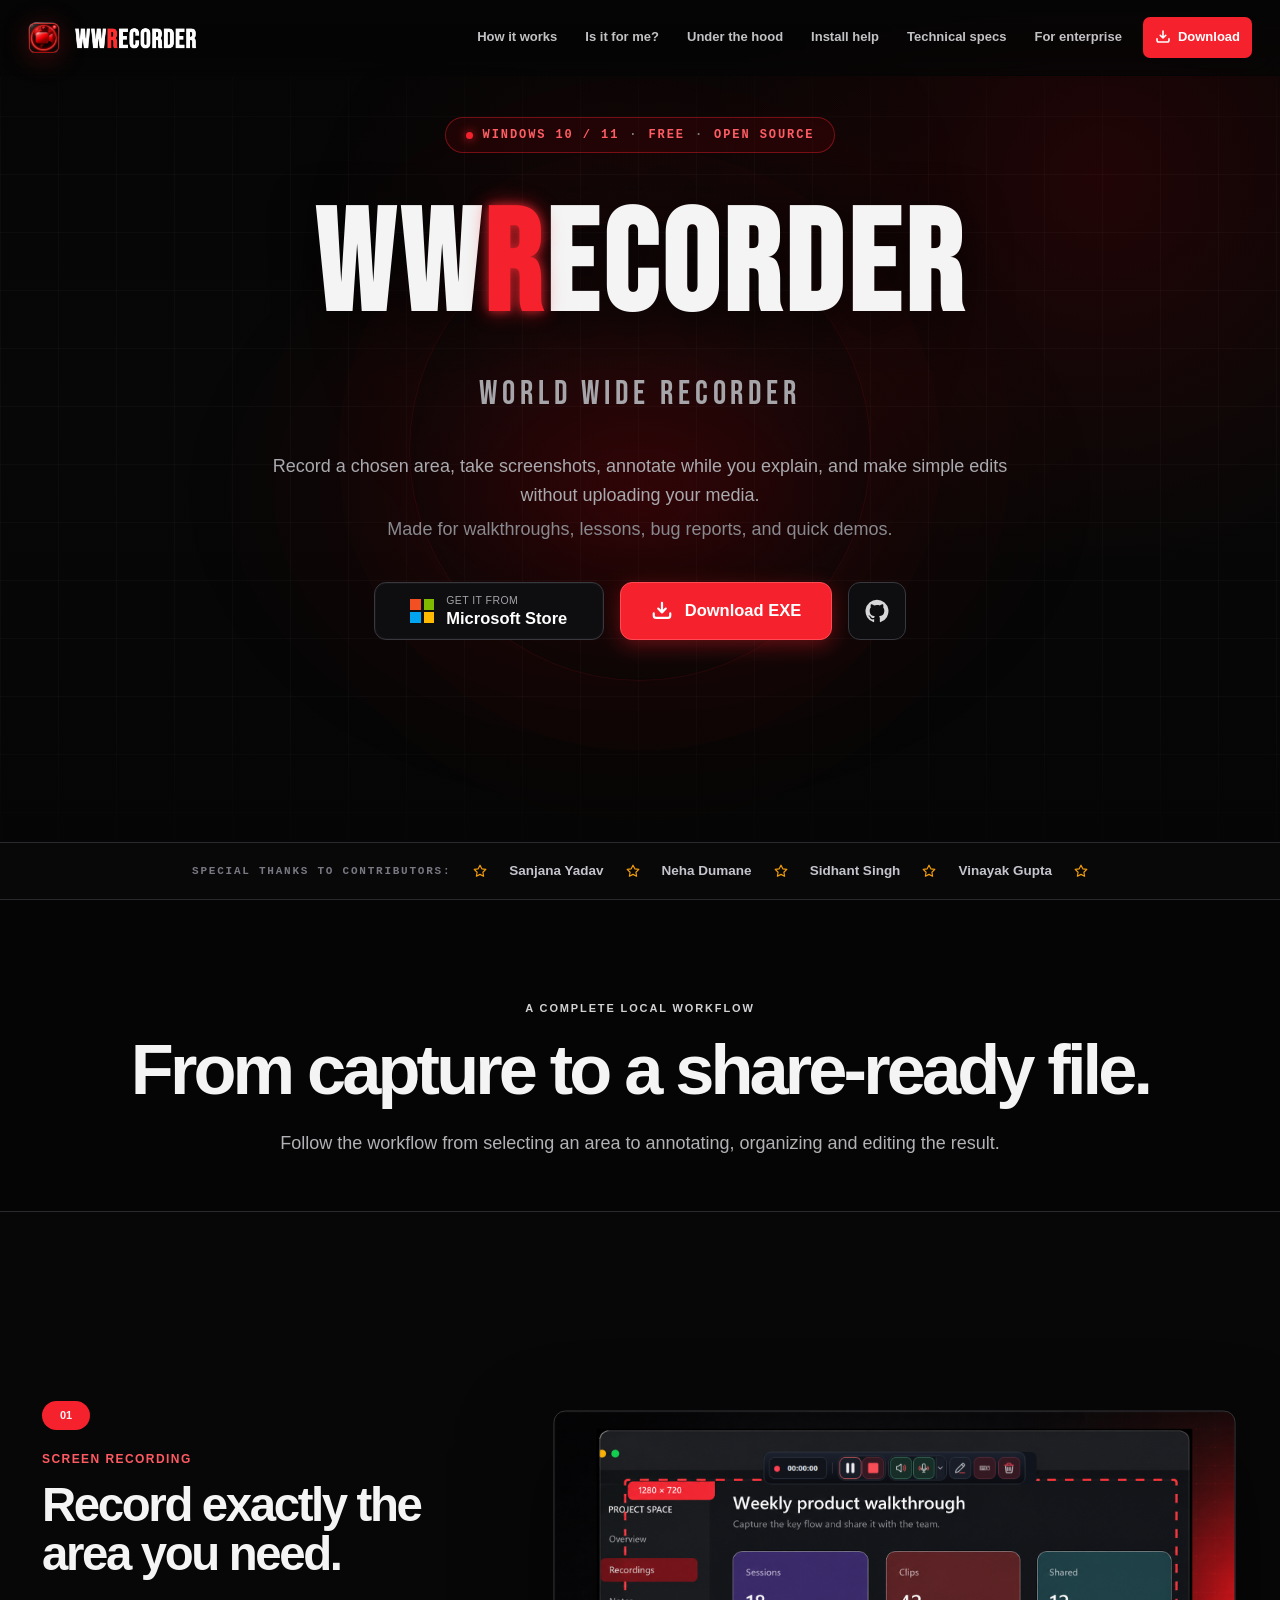
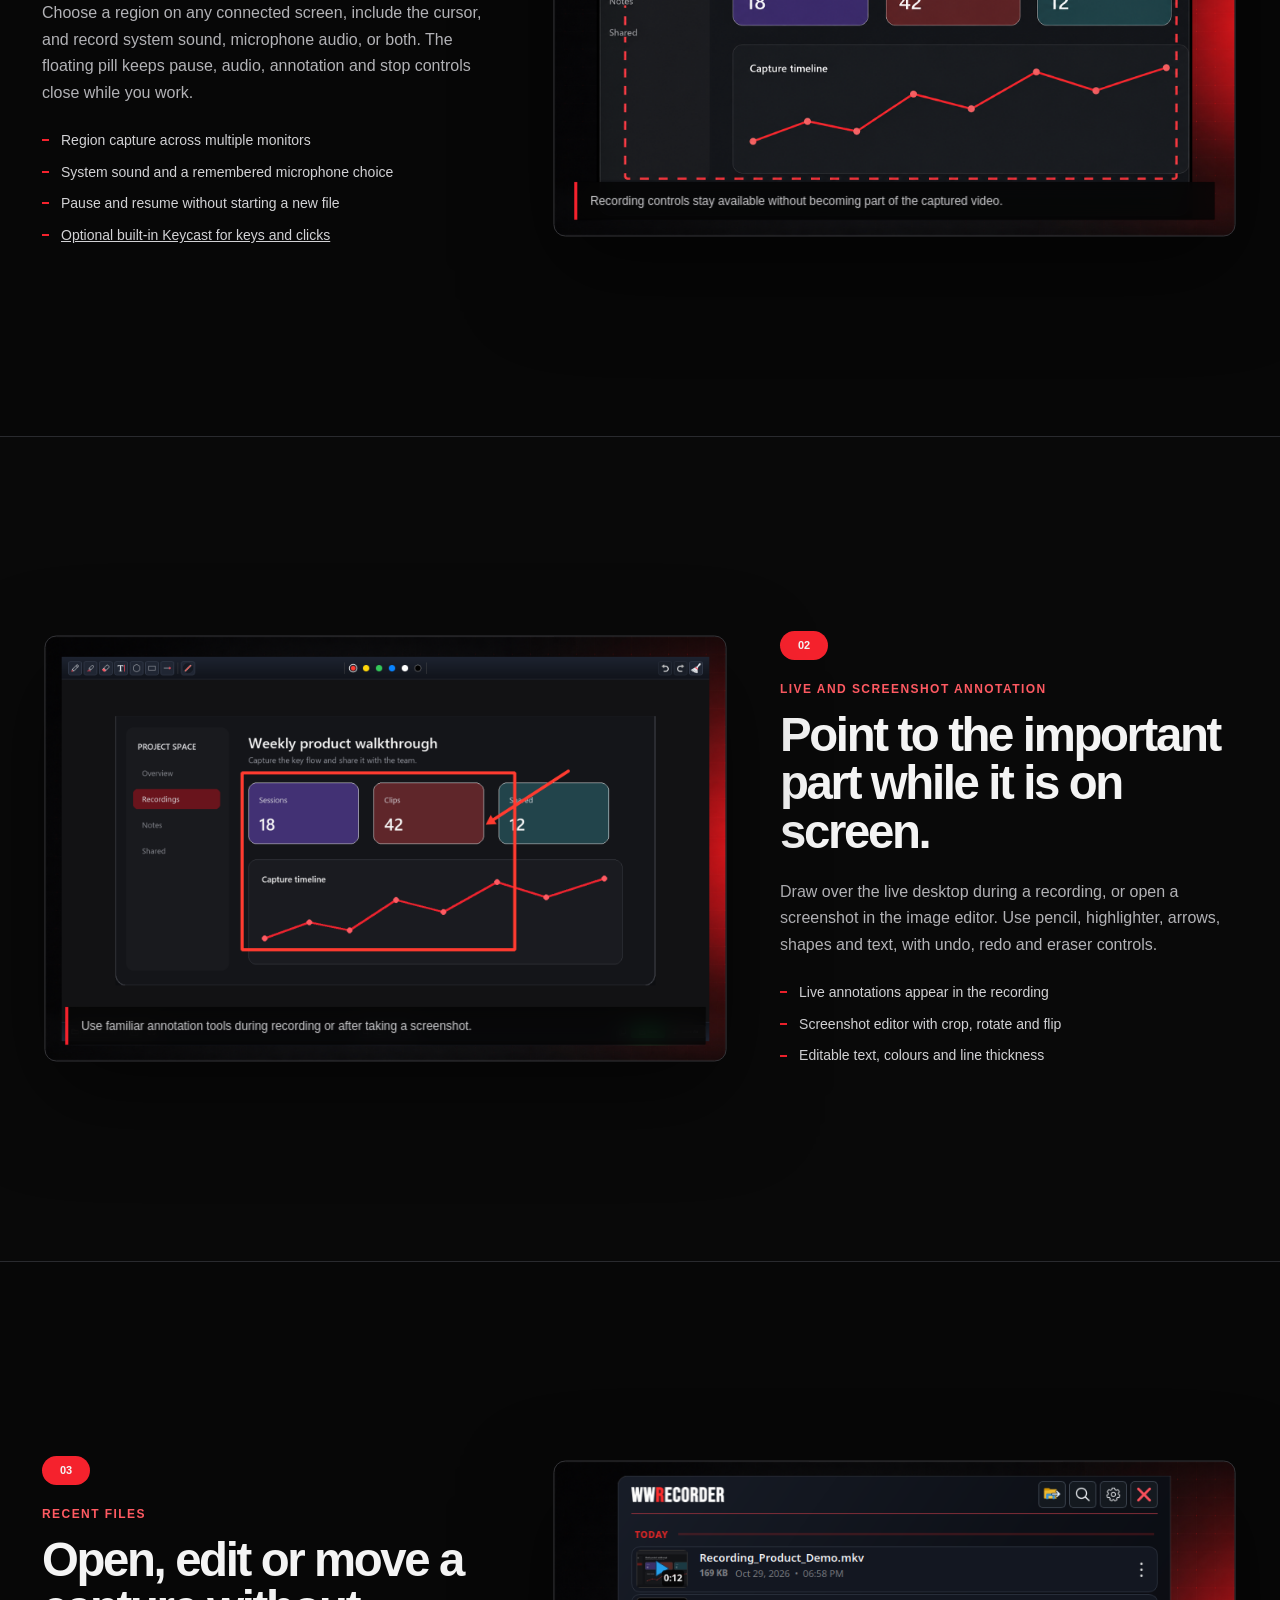
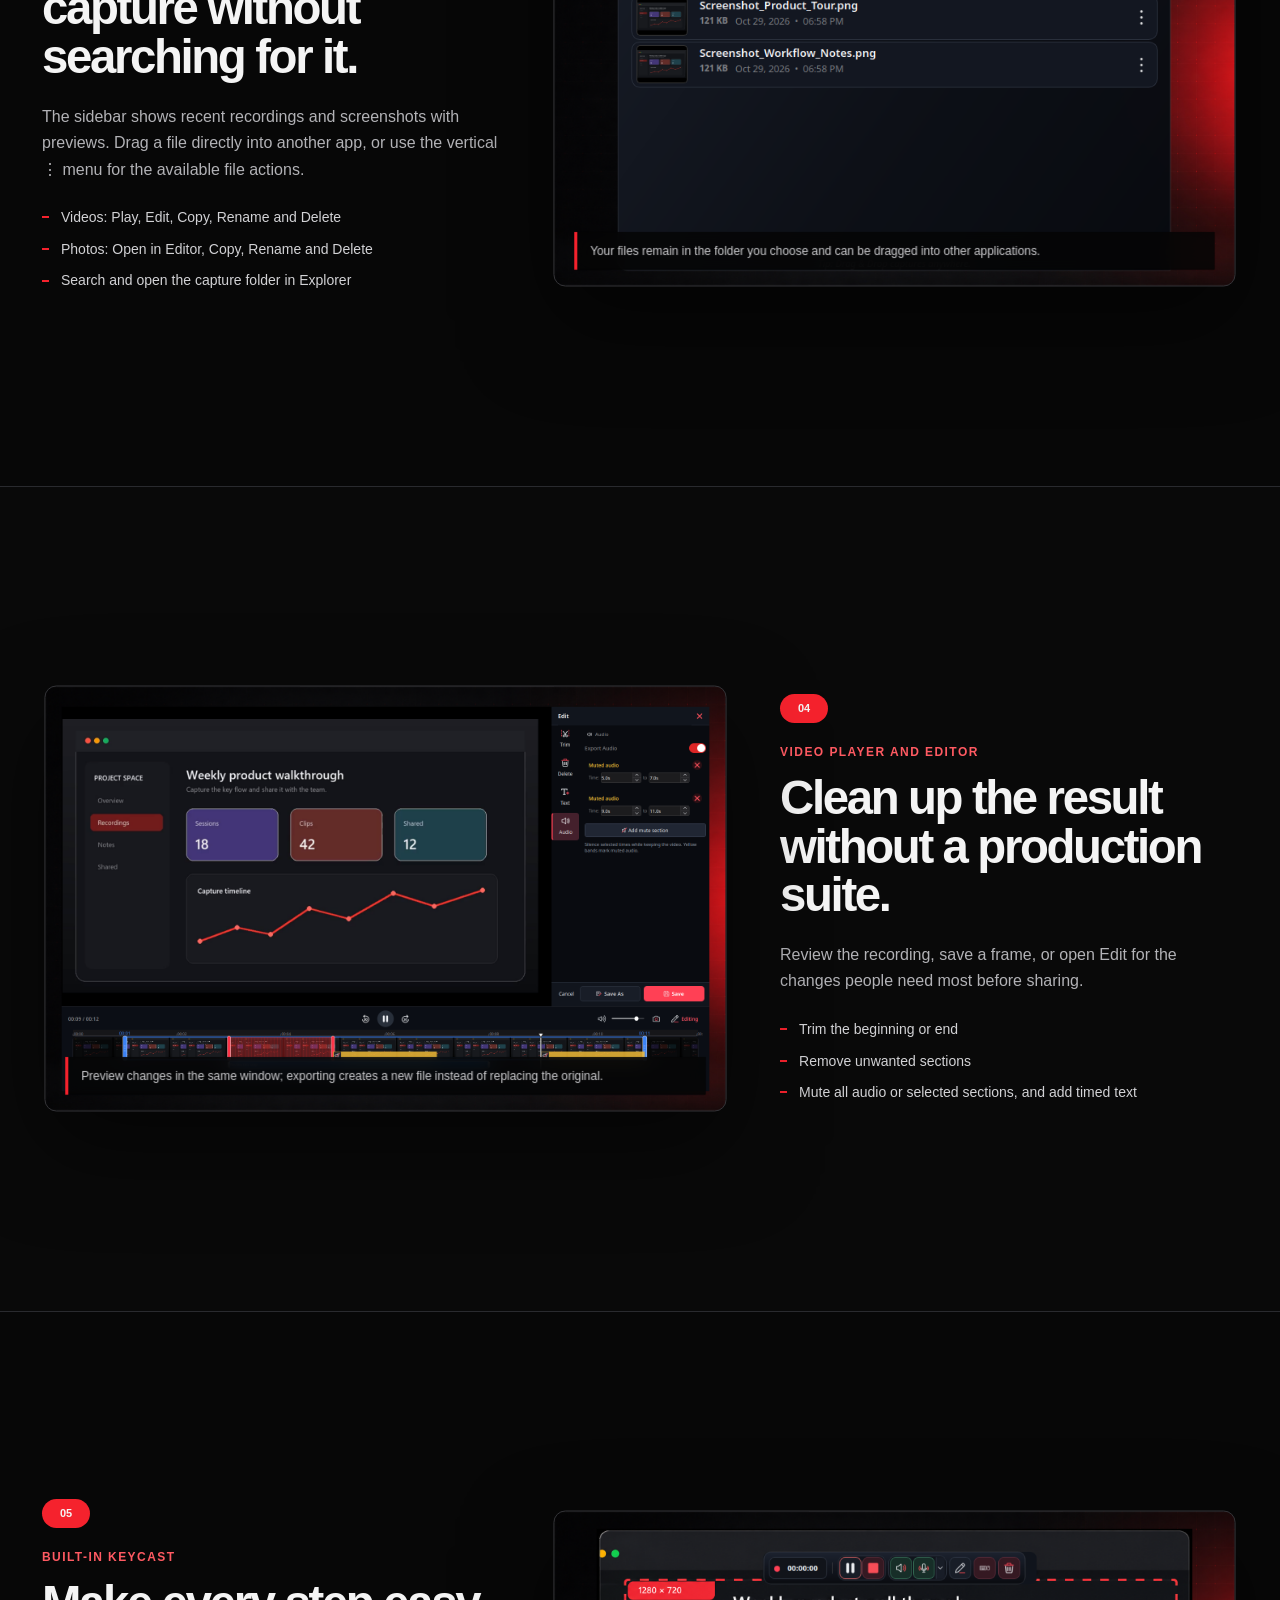
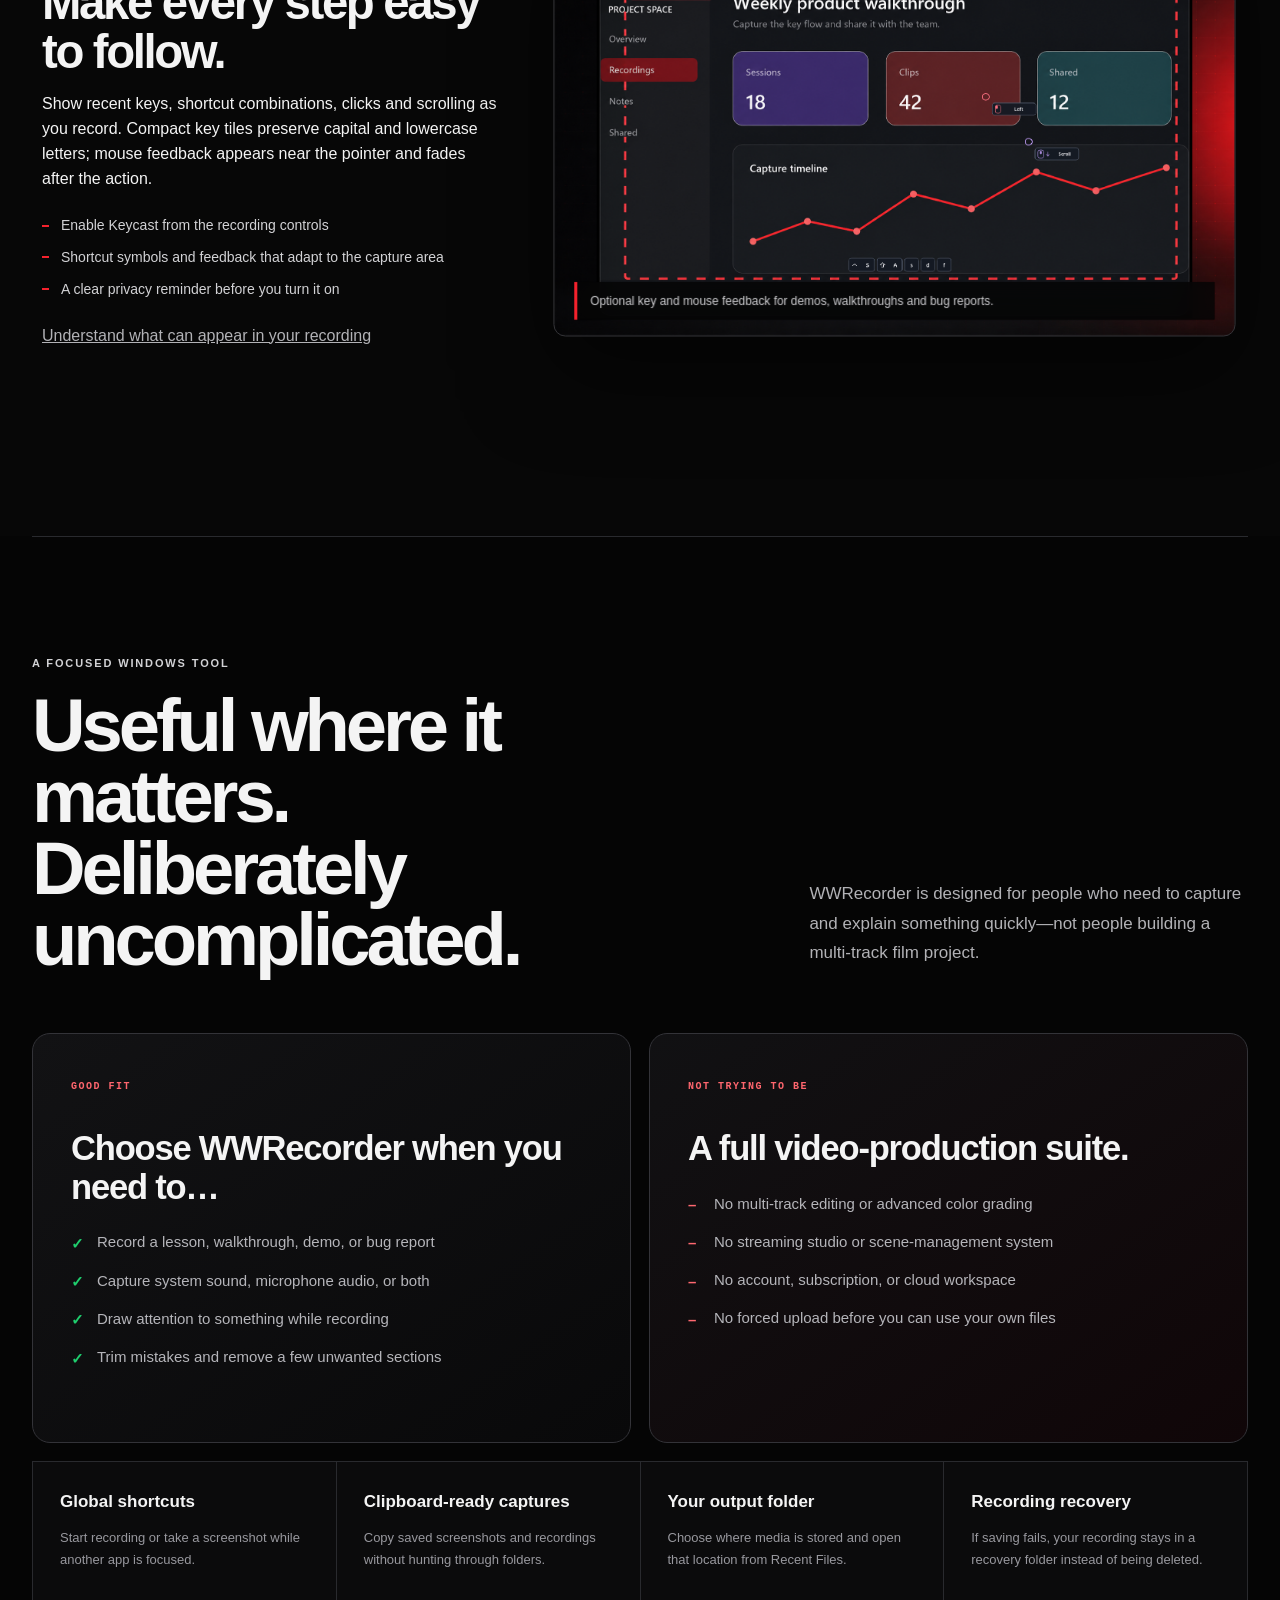
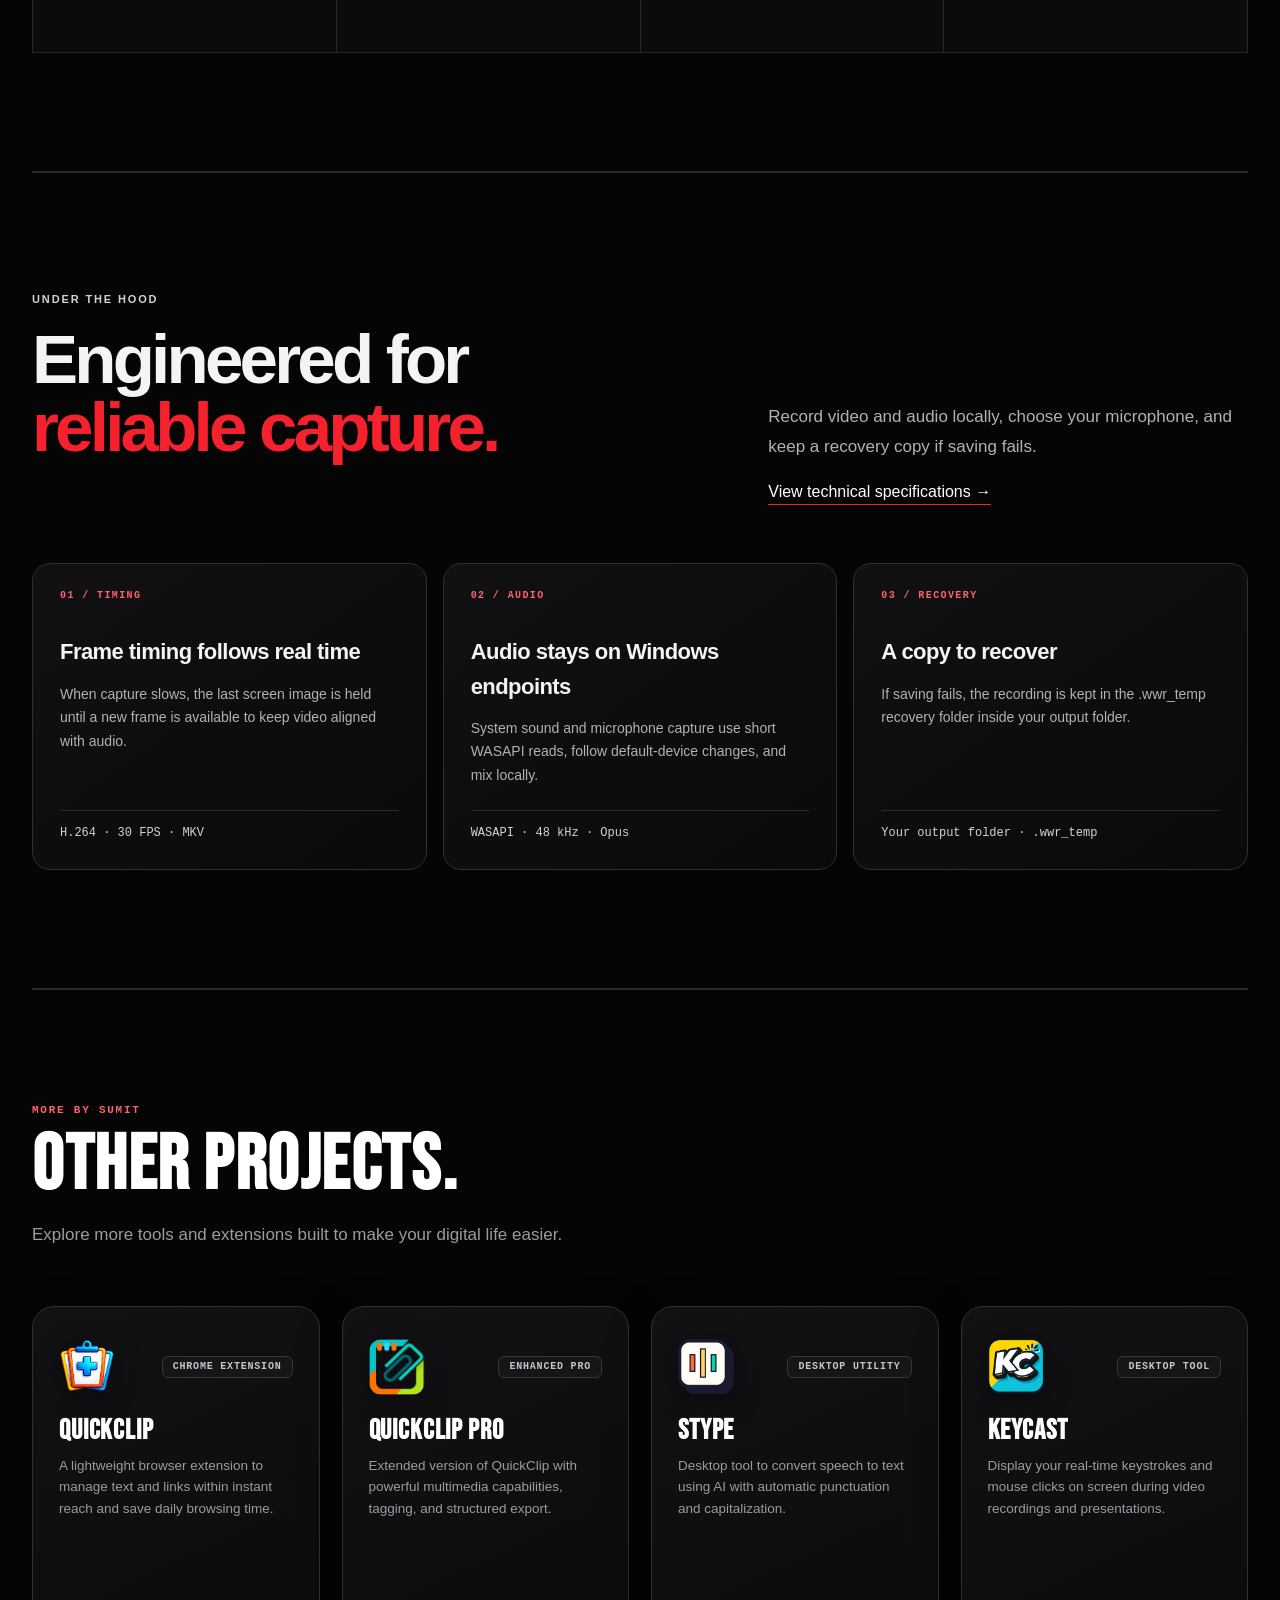
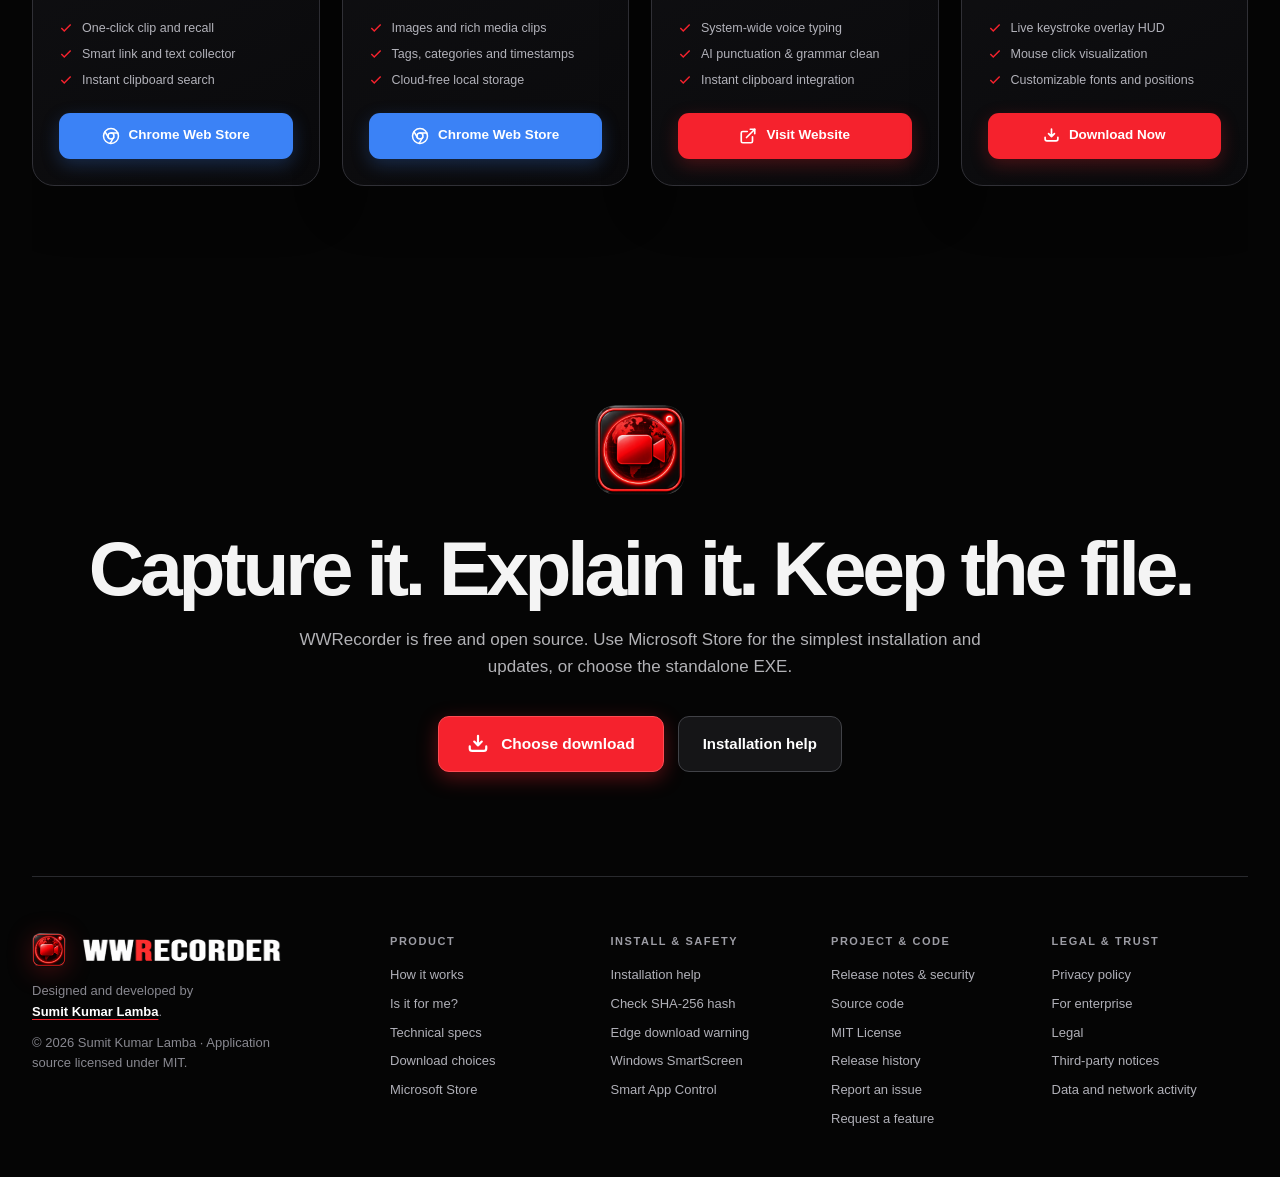
==== index.html @ 407c7872 "Add matching EXE and MSIX prerelease downloads" ====
<!doctype html>
<html lang="en">
<head>
  <meta charset="utf-8">
  <meta name="viewport" content="width=device-width,initial-scale=1">
  <meta name="theme-color" content="#050505">
  <meta name="description" content="WWRecorder brings screen recording, screenshots, live annotation, recent files and practical video editing together in one Windows app.">
  <meta property="og:title" content="WWRecorder | Capture, explain and edit on Windows">
  <meta property="og:description" content="Record a region, capture audio, annotate your screen and edit the result without leaving WWRecorder.">
  <meta property="og:image" content="media/screenshot-01-capture.png">
  <meta property="og:type" content="website">
  <meta property="og:url" content="https://akasumitlamba.github.io/WWRecorder/">
  <link rel="canonical" href="https://akasumitlamba.github.io/WWRecorder/">
  <link rel="icon" type="image/png" href="icons/icon.png">
  <link rel="preconnect" href="https://fonts.googleapis.com">
  <link rel="preconnect" href="https://fonts.gstatic.com" crossorigin>
  <link href="https://fonts.googleapis.com/css2?family=Bebas+Neue&display=swap" rel="stylesheet">
  <link rel="stylesheet" href="style.css?v=17">
  <title>WWRecorder | Screen recording, screenshots and editing for Windows</title>
</head>
<body data-page="home">
  <a class="skip-link" href="#main">Skip to content</a>
  <header class="site-header" data-header>
    <a class="brand" href="index.html" aria-label="WWRecorder home"><img class="brand-icon" src="icons/icon.png" alt="" aria-hidden="true"><img class="brand-wordmark" src="icons/wwrecorder.png" alt="WWRecorder"></a>
    <button class="menu-toggle" type="button" aria-label="Open navigation" aria-expanded="false" aria-controls="site-nav"><span></span><span></span></button>
    <nav id="site-nav" aria-label="Primary navigation">
      <a href="#features">How it works</a>
      <a href="#fit">Is it for me?</a>
      <a href="#under-the-hood">Under the hood</a>
      <a href="install-help.html">Install help</a>
      <a href="specs.html">Technical specs</a>
      <a href="enterprise.html">For enterprise</a>
      <button class="nav-download js-download-open" type="button"><img class="download-icon" src="icons/download-tray.svg" alt="" aria-hidden="true">Download</button>
    </nav>
  </header>

  <main id="main">
    <section class="hero hero-centered" id="home">
      <div class="hero-grid" aria-hidden="true"></div>
      <div class="hero-center reveal">
        <p class="hero-pill"><span></span> Windows 10 / 11 <i>·</i> Free <i>·</i> Open source</p>
        <h1><span>WW</span><em>R</em><span>ECORDER</span></h1>
        <p class="hero-name">World Wide Recorder</p>
        <p class="hero-description">Record a chosen area, take screenshots, annotate while you explain, and make simple edits without uploading your media.<span class="hero-description-detail">Made for walkthroughs, lessons, bug reports, and quick demos.</span></p>
        <div class="hero-actions">
          <a class="store-button" href="ms-windows-store://pdp/?productid=9PBS5VDWFXND" aria-label="Get WWRecorder from Microsoft Store"><span class="ms-logo" aria-hidden="true"><i></i><i></i><i></i><i></i></span><span><small>Get it from</small>Microsoft Store</span></a>
          <a class="button button-primary" href="download.html"><img class="download-icon" src="icons/download-tray.svg" alt="" aria-hidden="true"> Download EXE</a>
          <a class="github-button" href="https://github.com/akasumitlamba/WWRecorder" target="_blank" rel="noopener" aria-label="View source code on GitHub">
            <svg viewBox="0 0 24 24" aria-hidden="true"><path fill="currentColor" d="M12 .7a11.5 11.5 0 0 0-3.64 22.41c.58.11.79-.25.79-.56v-2.23c-3.22.7-3.9-1.37-3.9-1.37-.53-1.34-1.29-1.7-1.29-1.7-1.05-.72.08-.71.08-.71 1.17.08 1.78 1.2 1.78 1.2 1.04 1.78 2.72 1.27 3.38.97.1-.75.4-1.27.74-1.56-2.57-.29-5.27-1.29-5.27-5.69 0-1.26.45-2.28 1.19-3.09-.12-.29-.52-1.47.11-3.05 0 0 .97-.31 3.16 1.18A10.97 10.97 0 0 1 12 6.11c.98 0 1.95.13 2.86.39 2.2-1.49 3.16-1.18 3.16-1.18.63 1.58.23 2.76.11 3.05.74.81 1.19 1.83 1.19 3.09 0 4.42-2.71 5.39-5.29 5.68.42.36.79 1.07.79 2.16v3.25c0 .31.21.68.8.56A11.5 11.5 0 0 0 12 .7Z"/></svg>
          </a>
        </div>
      </div>
      <div class="hero-contributors" aria-label="Special thanks to contributors">
        <span class="contributors-label">SPECIAL THANKS TO CONTRIBUTORS:</span>
        <div class="contributors-list">
          <svg class="contributor-star" viewBox="0 0 24 24" fill="none" stroke="#f59e0b" stroke-width="2" stroke-linecap="round" stroke-linejoin="round" aria-hidden="true"><polygon points="12 2 15.09 8.26 22 9.27 17 14.14 18.18 21.02 12 17.77 5.82 21.02 7 14.14 2 9.27 8.91 8.26 12 2"/></svg>
          <span class="contributor-item has-tooltip" tabindex="0">
            <span>Sanjana Yadav</span>
            <span class="contributor-tooltip" role="tooltip">Found Bugs</span>
          </span>
          <svg class="contributor-star" viewBox="0 0 24 24" fill="none" stroke="#f59e0b" stroke-width="2" stroke-linecap="round" stroke-linejoin="round" aria-hidden="true"><polygon points="12 2 15.09 8.26 22 9.27 17 14.14 18.18 21.02 12 17.77 5.82 21.02 7 14.14 2 9.27 8.91 8.26 12 2"/></svg>
          <span class="contributor-item has-tooltip" tabindex="0">
            <span>Neha Dumane</span>
            <span class="contributor-tooltip" role="tooltip">Found Bugs</span>
          </span>
          <svg class="contributor-star" viewBox="0 0 24 24" fill="none" stroke="#f59e0b" stroke-width="2" stroke-linecap="round" stroke-linejoin="round" aria-hidden="true"><polygon points="12 2 15.09 8.26 22 9.27 17 14.14 18.18 21.02 12 17.77 5.82 21.02 7 14.14 2 9.27 8.91 8.26 12 2"/></svg>
          <span class="contributor-item has-tooltip" tabindex="0">
            <span>Sidhant Singh</span>
            <span class="contributor-tooltip" role="tooltip">Found Bugs</span>
          </span>
          <svg class="contributor-star" viewBox="0 0 24 24" fill="none" stroke="#f59e0b" stroke-width="2" stroke-linecap="round" stroke-linejoin="round" aria-hidden="true"><polygon points="12 2 15.09 8.26 22 9.27 17 14.14 18.18 21.02 12 17.77 5.82 21.02 7 14.14 2 9.27 8.91 8.26 12 2"/></svg>
          <span class="contributor-item has-tooltip" tabindex="0">
            <span>Vinayak Gupta</span>
            <span class="contributor-tooltip" role="tooltip">Contributed Code</span>
          </span>
          <svg class="contributor-star" viewBox="0 0 24 24" fill="none" stroke="#f59e0b" stroke-width="2" stroke-linecap="round" stroke-linejoin="round" aria-hidden="true"><polygon points="12 2 15.09 8.26 22 9.27 17 14.14 18.18 21.02 12 17.77 5.82 21.02 7 14.14 2 9.27 8.91 8.26 12 2"/></svg>
        </div>
      </div>
    </section>

    <section class="feature-intro section-pad" id="features">
      <p class="section-kicker reveal">A complete local workflow</p>
      <h2 class="reveal">From capture to a share-ready file.</h2>
      <p class="section-lead reveal">Follow the workflow from selecting an area to annotating, organizing and editing the result.</p>
    </section>

    <section class="feature-story" data-story="capture">
      <div class="story-sticky">
        <div class="story-copy reveal-left"><span class="story-number">01</span><p class="story-label">Screen recording</p><h2>Record exactly the area you need.</h2><p>Choose a region on any connected screen, include the cursor, and record system sound, microphone audio, or both. The floating pill keeps pause, audio, annotation and stop controls close while you work.</p><ul><li>Region capture across multiple monitors</li><li>System sound and a remembered microphone choice</li><li>Pause and resume without starting a new file</li><li><a href="#keycast">Optional built-in Keycast for keys and clicks</a></li></ul></div>
        <figure class="story-media feature-static reveal-right"><img src="media/features/recording.png?v=1.7.1.1" alt="WWRecorder recording a selected application area with its floating recording controls"><figcaption>Recording controls stay available without becoming part of the captured video.</figcaption></figure>
      </div>
    </section>

    <section class="feature-story story-reverse" data-story="annotate">
      <div class="story-sticky">
        <div class="story-copy reveal-right"><span class="story-number">02</span><p class="story-label">Live and screenshot annotation</p><h2>Point to the important part while it is on screen.</h2><p>Draw over the live desktop during a recording, or open a screenshot in the image editor. Use pencil, highlighter, arrows, shapes and text, with undo, redo and eraser controls.</p><ul><li>Live annotations appear in the recording</li><li>Screenshot editor with crop, rotate and flip</li><li>Editable text, colours and line thickness</li></ul></div>
        <figure class="story-media feature-static reveal-left"><img src="media/features/annotation.png?v=1.7.1.1" alt="WWRecorder photo editor showing drawing, highlighting, shapes, text and transform controls"><figcaption>Use familiar annotation tools during recording or after taking a screenshot.</figcaption></figure>
      </div>
    </section>

    <section class="feature-story" data-story="files">
      <div class="story-sticky">
        <div class="story-copy reveal-left"><span class="story-number">03</span><p class="story-label">Recent Files</p><h2>Open, edit or move a capture without searching for it.</h2><p>The sidebar shows recent recordings and screenshots with previews. Drag a file directly into another app, or use the vertical ⋮ menu for the available file actions.</p><ul><li>Videos: Play, Edit, Copy, Rename and Delete</li><li>Photos: Open in Editor, Copy, Rename and Delete</li><li>Search and open the capture folder in Explorer</li></ul></div>
        <figure class="story-media feature-static feature-portrait reveal-right"><img src="media/features/recent-files.png?v=1.7.1.1" alt="WWRecorder Recent Files sidebar showing saved screenshots, a recording and vertical action menus"><figcaption>Your files remain in the folder you choose and can be dragged into other applications.</figcaption></figure>
      </div>
    </section>

    <section class="feature-story story-reverse" data-story="editor">
      <div class="story-sticky">
        <div class="story-copy reveal-right"><span class="story-number">04</span><p class="story-label">Video player and editor</p><h2>Clean up the result without a production suite.</h2><p>Review the recording, save a frame, or open Edit for the changes people need most before sharing.</p><ul><li>Trim the beginning or end</li><li>Remove unwanted sections</li><li>Mute all audio or selected sections, and add timed text</li></ul></div>
        <figure class="story-media feature-static reveal-left"><img src="media/features/video-editor.png?v=1.7.1.1" alt="WWRecorder video editor showing trim, delete segment, audio and text controls"><figcaption>Preview changes in the same window; exporting creates a new file instead of replacing the original.</figcaption></figure>
      </div>
    </section>

    <section class="feature-story" data-story="keycast" id="keycast">
      <div class="story-sticky">
        <div class="story-copy reveal-left"><span class="story-number">05</span><p class="story-label">Built-in Keycast</p><h2>Make every step easy to follow.</h2><p>Show recent keys, shortcut combinations, clicks and scrolling as you record. Compact key tiles preserve capital and lowercase letters; mouse feedback appears near the pointer and fades after the action.</p><ul><li>Enable Keycast from the recording controls</li><li>Shortcut symbols and feedback that adapt to the capture area</li><li>A clear privacy reminder before you turn it on</li></ul><p><a href="enterprise.html#keycast">Understand what can appear in your recording</a></p></div>
        <figure class="story-media feature-static reveal-right"><img src="media/features/keycast.png" alt="WWRecorder Keycast showing Ctrl S, capital and lowercase key tiles, left click and scroll-down feedback inside a sample recording" loading="lazy"><figcaption>Optional key and mouse feedback for demos, walkthroughs and bug reports.</figcaption></figure>
      </div>
    </section>

    <section class="product-fit section-pad" id="fit">
      <div class="fit-heading reveal"><p class="section-kicker">A focused Windows tool</p><h2>Useful where it matters.<br>Deliberately uncomplicated.</h2><p>WWRecorder is designed for people who need to capture and explain something quickly—not people building a multi-track film project.</p></div>
      <div class="fit-grid">
        <article class="fit-card fit-positive reveal"><span>GOOD FIT</span><h3>Choose WWRecorder when you need to…</h3><ul><li>Record a lesson, walkthrough, demo, or bug report</li><li>Capture system sound, microphone audio, or both</li><li>Draw attention to something while recording</li><li>Trim mistakes and remove a few unwanted sections</li></ul></article>
        <article class="fit-card fit-boundary reveal"><span>NOT TRYING TO BE</span><h3>A full video-production suite.</h3><ul><li>No multi-track editing or advanced color grading</li><li>No streaming studio or scene-management system</li><li>No account, subscription, or cloud workspace</li><li>No forced upload before you can use your own files</li></ul></article>
      </div>
      <div class="practical-grid">
        <article class="practical-item reveal"><strong>Global shortcuts</strong><p>Start recording or take a screenshot while another app is focused.</p></article>
        <article class="practical-item reveal"><strong>Clipboard-ready captures</strong><p>Copy saved screenshots and recordings without hunting through folders.</p></article>
        <article class="practical-item reveal"><strong>Your output folder</strong><p>Choose where media is stored and open that location from Recent Files.</p></article>
        <article class="practical-item reveal"><strong>Recording recovery</strong><p>If saving fails, your recording stays in a recovery folder instead of being deleted.</p></article>
      </div>
    </section>

    <section class="engineering-preview section-pad" id="under-the-hood">
      <div class="engineering-heading reveal-left">
        <p class="section-kicker">Under the hood</p>
        <h2>Engineered for<br><em>reliable capture.</em></h2>
        <p>Record video and audio locally, choose your microphone, and keep a recovery copy if saving fails.</p>
        <a class="text-link" href="specs.html">View technical specifications <span aria-hidden="true">→</span></a>
      </div>
      <div class="engineering-grid">
        <article class="engineering-card reveal" data-accent="clock"><span class="tech-index">01 / TIMING</span><strong>Frame timing follows real time</strong><p>When capture slows, the last screen image is held until a new frame is available to keep video aligned with audio.</p><code>H.264 · 30 FPS · MKV</code></article>
        <article class="engineering-card reveal" data-accent="audio"><span class="tech-index">02 / AUDIO</span><strong>Audio stays on Windows endpoints</strong><p>System sound and microphone capture use short WASAPI reads, follow default-device changes, and mix locally.</p><code>WASAPI · 48 kHz · Opus</code></article>
        <article class="engineering-card reveal" data-accent="safety"><span class="tech-index">03 / RECOVERY</span><strong>A copy to recover</strong><p>If saving fails, the recording is kept in the .wwr_temp recovery folder inside your output folder.</p><code>Your output folder · .wwr_temp</code></article>
      </div>
    </section>


    <section class="projects section-pad" id="other-projects">
      <p class="section-kicker reveal">MORE BY SUMIT</p>
      <h2 class="reveal">OTHER PROJECTS.</h2>
      <p class="section-lead reveal">Explore more tools and extensions built to make your digital life easier.</p>
      <div class="project-grid">
        <article class="project-card reveal">
          <div class="project-card-header">
            <img src="icons/QuickClip.png" alt="QuickClip icon">
            <span class="project-badge">Chrome Extension</span>
          </div>
          <h3>QUICKCLIP</h3>
          <p class="project-summary">A lightweight browser extension to manage text and links within instant reach and save daily browsing time.</p>
          <ul class="project-features">
            <li><svg viewBox="0 0 24 24" fill="none" stroke="currentColor" stroke-width="2.5"><polyline points="20 6 9 17 4 12"/></svg> One-click clip and recall</li>
            <li><svg viewBox="0 0 24 24" fill="none" stroke="currentColor" stroke-width="2.5"><polyline points="20 6 9 17 4 12"/></svg> Smart link and text collector</li>
            <li><svg viewBox="0 0 24 24" fill="none" stroke="currentColor" stroke-width="2.5"><polyline points="20 6 9 17 4 12"/></svg> Instant clipboard search</li>
          </ul>
          <a class="project-button project-button-chrome" href="https://chromewebstore.google.com/detail/mjdfflpebcmmpipdeeianpjfolmhkmna" target="_blank" rel="noopener">
            <svg viewBox="0 0 24 24" width="18" height="18" fill="none" stroke="currentColor" stroke-width="2" stroke-linecap="round" stroke-linejoin="round"><circle cx="12" cy="12" r="10"/><circle cx="12" cy="12" r="4"/><line x1="21.17" y1="8" x2="12" y2="8"/><line x1="3.95" y1="6.06" x2="8.54" y2="14"/><line x1="10.88" y1="21.94" x2="15.46" y2="14"/></svg>
            Chrome Web Store
          </a>
        </article>

        <article class="project-card reveal">
          <div class="project-card-header">
            <img src="icons/quickclippro.png" alt="QuickClip PRO icon">
            <span class="project-badge">Enhanced Pro</span>
          </div>
          <h3>QUICKCLIP PRO</h3>
          <p class="project-summary">Extended version of QuickClip with powerful multimedia capabilities, tagging, and structured export.</p>
          <ul class="project-features">
            <li><svg viewBox="0 0 24 24" fill="none" stroke="currentColor" stroke-width="2.5"><polyline points="20 6 9 17 4 12"/></svg> Images and rich media clips</li>
            <li><svg viewBox="0 0 24 24" fill="none" stroke="currentColor" stroke-width="2.5"><polyline points="20 6 9 17 4 12"/></svg> Tags, categories and timestamps</li>
            <li><svg viewBox="0 0 24 24" fill="none" stroke="currentColor" stroke-width="2.5"><polyline points="20 6 9 17 4 12"/></svg> Cloud-free local storage</li>
          </ul>
          <a class="project-button project-button-chrome" href="https://chromewebstore.google.com/detail/ndibnfgbmcfgoeapohknfeeiilgfhdjg" target="_blank" rel="noopener">
            <svg viewBox="0 0 24 24" width="18" height="18" fill="none" stroke="currentColor" stroke-width="2" stroke-linecap="round" stroke-linejoin="round"><circle cx="12" cy="12" r="10"/><circle cx="12" cy="12" r="4"/><line x1="21.17" y1="8" x2="12" y2="8"/><line x1="3.95" y1="6.06" x2="8.54" y2="14"/><line x1="10.88" y1="21.94" x2="15.46" y2="14"/></svg>
            Chrome Web Store
          </a>
        </article>

        <article class="project-card reveal">
          <div class="project-card-header">
            <img src="icons/stype.png" alt="Stype icon">
            <span class="project-badge">Desktop Utility</span>
          </div>
          <h3>STYPE</h3>
          <p class="project-summary">Desktop tool to convert speech to text using AI with automatic punctuation and capitalization.</p>
          <ul class="project-features">
            <li><svg viewBox="0 0 24 24" fill="none" stroke="currentColor" stroke-width="2.5"><polyline points="20 6 9 17 4 12"/></svg> System-wide voice typing</li>
            <li><svg viewBox="0 0 24 24" fill="none" stroke="currentColor" stroke-width="2.5"><polyline points="20 6 9 17 4 12"/></svg> AI punctuation &amp; grammar clean</li>
            <li><svg viewBox="0 0 24 24" fill="none" stroke="currentColor" stroke-width="2.5"><polyline points="20 6 9 17 4 12"/></svg> Instant clipboard integration</li>
          </ul>
          <a class="project-button project-button-download" href="https://akasumitlamba.github.io/Stype/" target="_blank" rel="noopener">
            <svg viewBox="0 0 24 24" width="18" height="18" fill="none" stroke="currentColor" stroke-width="2.2" stroke-linecap="round" stroke-linejoin="round"><path d="M18 13v6a2 2 0 0 1-2 2H5a2 2 0 0 1-2-2V8a2 2 0 0 1 2-2h6"/><polyline points="15 3 21 3 21 9"/><line x1="10" y1="14" x2="21" y2="3"/></svg>
            Visit Website
          </a>
        </article>

        <article class="project-card reveal">
          <div class="project-card-header">
            <img src="icons/KeyCast.png" alt="KeyCast icon">
            <span class="project-badge">Desktop Tool</span>
          </div>
          <h3>KEYCAST</h3>
          <p class="project-summary">Display your real-time keystrokes and mouse clicks on screen during video recordings and presentations.</p>
          <ul class="project-features">
            <li><svg viewBox="0 0 24 24" fill="none" stroke="currentColor" stroke-width="2.5"><polyline points="20 6 9 17 4 12"/></svg> Live keystroke overlay HUD</li>
            <li><svg viewBox="0 0 24 24" fill="none" stroke="currentColor" stroke-width="2.5"><polyline points="20 6 9 17 4 12"/></svg> Mouse click visualization</li>
            <li><svg viewBox="0 0 24 24" fill="none" stroke="currentColor" stroke-width="2.5"><polyline points="20 6 9 17 4 12"/></svg> Customizable fonts and positions</li>
          </ul>
          <a class="project-button project-button-download" href="https://github.com/akasumitlamba/KeyCast/releases/download/v2.0/KeyCast_Setup.exe" target="_blank" rel="noopener">
            <img class="download-icon" src="icons/download-tray.svg" alt="" aria-hidden="true">
            Download Now
          </a>
        </article>
      </div>
    </section>

    <section class="closing section-pad reveal"><img src="icons/icon.png" alt="WWRecorder app icon"><h2>Capture it. Explain it. Keep the file.</h2><p>WWRecorder is free and open source. Use Microsoft Store for the simplest installation and updates, or choose the standalone EXE.</p><div class="hero-actions"><button class="button button-primary js-download-open" type="button"><img class="download-icon" src="icons/download-tray.svg" alt="" aria-hidden="true"> Choose download</button><a class="button button-secondary" href="install-help.html">Installation help</a></div></section>
  </main>

        <footer class="site-footer">
    <div class="footer-brand">
      <a class="brand" href="index.html" aria-label="WWRecorder home"><img class="brand-icon" src="icons/icon.png" alt="" aria-hidden="true"><img class="brand-wordmark" src="icons/wwrecorder.png" alt="WWRecorder"></a>
      <p class="footer-credit">Designed and developed by <a class="author-name" href="https://github.com/akasumitlamba" target="_blank" rel="noopener">Sumit Kumar Lamba</a>.</p>
      <p class="footer-copyright">© <span data-current-year></span> Sumit Kumar Lamba · Application source licensed under MIT.</p>
    </div>
    <div class="footer-columns">
      <div>
        <strong>Product</strong>
        <a href="index.html#features">How it works</a>
        <a href="index.html#fit">Is it for me?</a>
        <a href="specs.html">Technical specs</a>
        <a href="download.html">Download choices</a>
        <a href="ms-windows-store://pdp/?productid=9PBS5VDWFXND">Microsoft Store</a>
      </div>
      <div>
        <strong>Install &amp; Safety</strong>
        <a href="install-help.html">Installation help</a>
        <a href="install-help.html#verify-installer">Check SHA-256 hash</a>
        <a href="install-help.html#edge-warning">Edge download warning</a>
        <a href="install-help.html#smartscreen-warning">Windows SmartScreen</a>
        <a href="install-help.html#smart-app-control">Smart App Control</a>
      </div>
      <div>
        <strong>Project &amp; Code</strong>
        <a href="release-notes.html">Release notes &amp; security</a>
        <a href="https://github.com/akasumitlamba/WWRecorder" target="_blank" rel="noopener">Source code</a>
        <a href="https://github.com/akasumitlamba/WWRecorder/blob/main/LICENSE" target="_blank" rel="noopener">MIT License</a>
        <a href="https://github.com/akasumitlamba/WWRecorder/releases" target="_blank" rel="noopener">Release history</a>
        <a href="https://github.com/akasumitlamba/WWRecorder/issues" target="_blank" rel="noopener">Report an issue</a>
        <a href="https://github.com/akasumitlamba/WWRecorder/issues/new" target="_blank" rel="noopener">Request a feature</a>
      </div>
      <div>
        <strong>Legal &amp; Trust</strong>
        <a href="privacy-policy.html">Privacy policy</a>
        <a href="enterprise.html">For enterprise</a>
        <a href="legal.html">Legal</a>
        <a href="legal.html#third-party">Third-party notices</a>
        <a href="privacy-policy.html#network">Data and network activity</a>
      </div>
    </div>
  </footer>
  <script src="script.js?v=13" defer></script>
</body>
</html>
---- style.css ----
:root{--black:#050505;--black-2:#090909;--surface:#111214;--surface-2:#18191c;--line:#292a2e;--line-bright:#414247;--text:#f4f4f4;--muted:#b2b2b6;--dim:#727278;--red:#f5222d;--red-deep:#b90009;--red-soft:rgba(245,34,45,.13);--green:#1fce6d;--yellow:#f6c344;--max:1480px;--text-max:1240px;--ease:cubic-bezier(.2,.75,.25,1);color-scheme:dark}
*{box-sizing:border-box}html{scroll-behavior:smooth;scroll-padding-top:84px}body{margin:0;overflow-x:hidden;background:var(--black);color:var(--text);font-family:"Segoe UI",Arial,sans-serif;line-height:1.55}body::before{content:"";position:fixed;inset:0;z-index:-3;background:radial-gradient(circle at 86% 20%,rgba(158,0,7,.18),transparent 30%),linear-gradient(180deg,#050505,#070707 45%,#050505)}button,a{font:inherit;color:inherit;-webkit-tap-highlight-color:transparent}.skip-link{position:fixed;left:14px;top:-80px;z-index:200;background:#fff;color:#000;padding:10px 16px;border-radius:5px}.skip-link:focus{top:10px}
.site-header{position:fixed;z-index:100;top:0;left:0;right:0;height:76px;display:flex;align-items:center;padding:0 max(28px,calc((100vw - var(--max))/2));border-bottom:1px solid transparent;background:linear-gradient(180deg,rgba(5,5,5,.94),rgba(5,5,5,.76));backdrop-filter:blur(16px);transition:border-color .25s,background .25s}.site-header.scrolled{border-color:var(--line);background:rgba(5,5,5,.96)}.brand{display:flex;align-items:center;gap:10px;text-decoration:none;font-size:15px;font-weight:900;letter-spacing:.08em}.brand img{border-radius:8px;filter:drop-shadow(0 4px 12px rgba(245,34,45,.25))}.brand>span>span{color:var(--red)}nav{display:flex;align-items:center;gap:4px;margin-left:auto}nav a,nav button{border:0;background:transparent;padding:10px 12px;color:#c2c2c5;text-decoration:none;font-size:13px;font-weight:650;border-radius:7px;cursor:pointer}nav a:hover,nav button:hover,nav a:focus-visible,nav button:focus-visible{color:#fff;background:#171719;outline:none}.nav-download{margin-left:5px!important;color:#fff!important;background:var(--red)!important}.nav-download:hover{background:#d8121c!important}.menu-toggle{display:none;position:relative;width:42px;height:42px;margin-left:auto;border:1px solid var(--line);border-radius:7px;background:#121214}.menu-toggle span{position:absolute;left:10px;width:20px;height:2px;background:#fff;transition:.25s}.menu-toggle span:first-child{top:15px}.menu-toggle span:last-child{top:24px}.menu-toggle[aria-expanded=true] span:first-child{top:20px;transform:rotate(45deg)}.menu-toggle[aria-expanded=true] span:last-child{top:20px;transform:rotate(-45deg)}
.hero{position:relative;min-height:100svh;width:100%;display:grid;grid-template-columns:minmax(440px,.78fr) minmax(580px,1.22fr);gap:50px;align-items:center;padding:130px max(42px,calc((100vw - var(--max))/2)) 100px;isolation:isolate}.hero-grid{position:absolute;inset:0;z-index:-2;background-image:linear-gradient(rgba(255,255,255,.026) 1px,transparent 1px),linear-gradient(90deg,rgba(255,255,255,.026) 1px,transparent 1px);background-size:52px 52px;mask-image:linear-gradient(to bottom,#000,transparent 88%)}.hero::after{content:"";position:absolute;z-index:-1;width:680px;height:680px;right:-150px;top:80px;border-radius:50%;background:radial-gradient(circle,rgba(220,0,10,.18),transparent 66%);filter:blur(15px)}.product-kicker,.section-kicker{margin:0 0 18px;color:#d2d2d5;font-size:11px;font-weight:800;letter-spacing:.17em;text-transform:uppercase}.product-kicker span{display:inline-block;width:7px;height:7px;margin-right:9px;border-radius:50%;background:var(--red);box-shadow:0 0 10px var(--red)}.hero h1{display:flex;align-items:baseline;margin:0;font-size:clamp(67px,8.6vw,138px);line-height:.78;letter-spacing:-.07em;font-weight:900}.hero h1 em{color:var(--red);font-style:normal}.hero-subtitle{max-width:720px;margin:34px 0 0;font-size:clamp(23px,2.2vw,34px);line-height:1.25;font-weight:680;letter-spacing:-.025em}.hero-description{max-width:660px;margin:20px 0 0;color:var(--muted);font-size:17px;line-height:1.75}.author-credit{display:flex;flex-wrap:wrap;align-items:center;gap:7px;margin-top:24px;color:#8e8e93;font-size:13px}.author-credit a{color:#fff;text-decoration:none;border-bottom:1px solid var(--red)}.hero-actions{display:inline-flex;flex-wrap:wrap;align-items:center;justify-content:center;gap:14px;margin-top:clamp(28px,4vh,44px)}.button,.store-button{min-height:56px;height:56px;display:inline-flex;align-items:center;justify-content:center;gap:12px;padding:0 24px;border:1px solid var(--line-bright);border-radius:11px;text-decoration:none;font-weight:650;font-size:15px;cursor:pointer;box-sizing:border-box;transition:transform .2s var(--ease),background .2s,border-color .2s,box-shadow .2s}.button:hover,.store-button:hover{transform:translateY(-2px)}.button:focus-visible,.store-button:focus-visible{outline:2px solid #fff;outline-offset:3px}.button-primary{border-color:#ff4b53;background:var(--red);color:#fff;padding:0 28px;font-size:15.5px;box-shadow:0 6px 20px rgba(245,34,45,.35)}.button-primary:hover{background:#d9141e;border-color:#ff5a62;box-shadow:0 8px 24px rgba(245,34,45,.45)}.button-secondary{background:#151517;color:#fff}.button-secondary:hover{background:#1e1e22;border-color:#55565d}.download-mark{font-size:22px;line-height:1}.store-button{background:#0e0e10;color:#fff;border-color:#38383f;box-shadow:inset 0 0 0 1px rgba(255,255,255,.03)}.store-button:hover{background:#161619;border-color:#5e5e66}.store-button>span:last-child{display:flex;flex-direction:column;align-items:flex-start;text-align:left;line-height:1.15;font-size:15.5px;font-weight:700}.store-button small{margin-bottom:2px;font-size:10px;font-weight:500;color:#a2a2a8;letter-spacing:.04em;text-transform:uppercase}.ms-logo{width:22px;height:22px;display:grid;grid-template-columns:1fr 1fr;gap:2.5px;flex:0 0 22px}.ms-logo i{display:block;aspect-ratio:1}.ms-logo i:nth-child(1){background:#f25022}.ms-logo i:nth-child(2){background:#7fba00}.ms-logo i:nth-child(3){background:#00a4ef}.ms-logo i:nth-child(4){background:#ffb900}.ms-logo.large{width:36px;height:36px;gap:3px;flex-basis:36px}.hero-points{display:flex;flex-wrap:wrap;gap:18px;margin-top:25px;color:#85858a;font-size:12px}.hero-points span::before{content:"";display:inline-block;width:5px;height:5px;margin-right:8px;border-radius:50%;background:var(--green)}
.hero-product{position:relative;min-height:650px;perspective:1200px}.hero-shot{position:absolute;overflow:hidden;border:1px solid #36363a;background:#090909;box-shadow:0 35px 90px rgba(0,0,0,.65)}.hero-shot img{display:block;width:100%;height:100%;object-fit:cover}.hero-shot-main{z-index:2;inset:68px 0 30px 8%;transform:rotateY(-4deg) rotateX(1.5deg);animation:hero-float 6s ease-in-out infinite}.hero-shot-back{z-index:1;width:48%;height:55%;right:-8%;top:4%;opacity:.48;transform:translateZ(-40px) rotate(3deg)}.hero-orbit{position:absolute;z-index:0;width:650px;height:650px;right:-150px;top:0;border:1px solid rgba(245,34,45,.19);border-radius:50%}.scroll-cue{position:absolute;left:50%;bottom:24px;display:flex;align-items:center;gap:11px;transform:translateX(-50%);color:#6e6e73;font-size:10px;letter-spacing:.14em;text-transform:uppercase}.scroll-cue span{display:block;width:38px;height:1px;background:linear-gradient(90deg,var(--red),transparent);animation:cue 1.8s ease-in-out infinite}
.contributors{min-height:84px;display:flex;align-items:center;justify-content:center;gap:30px;padding:18px 30px;border-block:1px solid var(--line);background:#0a0a0a}.contributors-label{color:#77777c;font-size:10px;font-weight:800;letter-spacing:.14em;text-transform:uppercase}.contributor-names{display:flex;align-items:center;gap:20px;font-size:14px;font-weight:650}.contributor-names i{color:var(--red);font-size:7px;font-style:normal}
.section-pad{width:min(var(--text-max),calc(100% - 48px));margin-inline:auto;padding:130px 0}.feature-intro{text-align:center;padding-bottom:65px}.feature-intro h2,.more-features>h2,.privacy-band h2,.closing h2,.inner-hero h1{margin:0;font-size:clamp(45px,6vw,82px);line-height:1;letter-spacing:-.055em}.section-lead{max-width:700px;margin:23px auto 0;color:var(--muted);font-size:18px;line-height:1.7}
.feature-story{position:relative;min-height:125vh;border-top:1px solid var(--line);background:#070707}.feature-story:nth-of-type(even){background:#090909}.story-sticky{position:sticky;top:76px;min-height:calc(100vh - 76px);display:grid;grid-template-columns:minmax(340px,.56fr) minmax(600px,1.44fr);gap:56px;align-items:center;padding:52px max(42px,calc((100vw - var(--max))/2))}.story-reverse .story-copy{grid-column:2}.story-reverse .story-media{grid-column:1;grid-row:1}.story-number{display:grid;place-items:center;width:48px;height:29px;border-radius:20px;background:var(--red);font-size:11px;font-weight:800}.story-label{margin:20px 0 12px;color:#ff5a62;font-size:12px;font-weight:800;letter-spacing:.12em;text-transform:uppercase}.story-copy h2{margin:0;font-size:clamp(38px,4.5vw,69px);line-height:1.03;letter-spacing:-.05em}.story-copy>p:last-of-type{margin:22px 0 0;color:var(--muted);font-size:17px;line-height:1.75}.story-copy ul{display:grid;gap:10px;margin:24px 0 0;padding:0;list-style:none;color:#d2d2d5;font-size:14px}.story-copy li{position:relative;padding-left:19px}.story-copy li::before{content:"";position:absolute;left:0;top:.65em;width:7px;height:2px;background:var(--red)}.story-media{position:relative;margin:0;overflow:hidden;border:1px solid #343438;background:#090909;box-shadow:0 35px 90px rgba(0,0,0,.5);transform-origin:center}.story-media::after{content:"";position:absolute;inset:0;pointer-events:none;box-shadow:inset 0 0 0 1px rgba(255,255,255,.03)}.story-media img{display:block;width:100%;height:auto;transition:transform 1.2s var(--ease)}.story-media.in-view img{transform:scale(1.015)}.story-media figcaption{position:absolute;left:20px;right:20px;bottom:16px;padding:10px 13px;background:rgba(5,5,5,.84);border-left:3px solid var(--red);backdrop-filter:blur(10px);color:#d0d0d3;font-size:12px}
.more-features{padding-bottom:150px}.more-features>h2{max-width:900px}.capability-grid{display:grid;grid-template-columns:repeat(3,1fr);gap:1px;margin-top:65px;background:var(--line);border:1px solid var(--line)}.capability{min-height:300px;padding:34px;background:#0c0c0d}.capability img{width:30px;height:30px;object-fit:contain;image-rendering:auto}.capability h3{margin:38px 0 12px;font-size:23px;letter-spacing:-.025em}.capability p{margin:0;color:var(--muted);font-size:14px;line-height:1.75}.privacy-band{display:grid;grid-template-columns:1fr 1fr;gap:90px;width:min(var(--max),calc(100% - 48px));padding-inline:46px;border:1px solid var(--line);background:linear-gradient(110deg,#111 0%,#0b0b0b 55%,#150406 100%)}.privacy-band h2{font-size:clamp(40px,5vw,68px)}.privacy-band>div:last-child{align-self:end}.privacy-band>div:last-child p{color:var(--muted);font-size:17px;line-height:1.75}.text-link{display:inline-block;margin-top:16px;color:#fff;text-decoration:none;border-bottom:1px solid var(--red)}.closing{text-align:center}.closing>img{width:90px;height:90px;border-radius:20px}.closing h2{margin-top:28px}.closing>p{max-width:680px;margin:20px auto 0;color:var(--muted);font-size:17px}.closing .hero-actions{justify-content:center}
.site-footer{width:min(var(--max),calc(100% - 48px));margin:0 auto;padding:58px 0 32px;border-top:1px solid var(--line);display:grid;grid-template-columns:280px 1fr;gap:48px}.footer-brand{display:flex;flex-direction:column;align-items:flex-start;gap:16px}.footer-brand img{width:auto;height:28px}.footer-brand p{max-width:260px;margin:0;color:#86868c;font-size:12.5px;line-height:1.6}.footer-brand p a{color:#fff;text-decoration-color:var(--red);text-underline-offset:3px}.footer-columns{display:grid;grid-template-columns:repeat(5,minmax(0,1fr));gap:32px 20px}.footer-columns>div{display:flex;flex-direction:column;align-items:flex-start;gap:9px}.footer-columns strong{margin-bottom:7px;color:#9b9ba2;font-size:10.5px;letter-spacing:.12em;text-transform:uppercase;font-weight:750}.footer-columns a,.footer-button{padding:0;border:0;background:none;color:#b5b5bc;text-decoration:none;font-size:13px;cursor:pointer;line-height:1.45;transition:color .2s}.footer-columns a:hover,.footer-button:hover{color:#fff}.site-footer>.contributor-note{grid-column:1/-1;display:flex;justify-content:space-between;align-items:center;gap:24px;margin-top:36px;padding-top:20px;border-top:1px solid rgba(255,255,255,.06);color:#76767c;font-size:12px}.contributor-note>span{white-space:nowrap}
.download-modal[hidden]{display:none}.download-modal{position:fixed;z-index:300;inset:0;display:grid;place-items:center;padding:24px}.modal-backdrop{position:absolute;inset:0;background:rgba(0,0,0,.78);backdrop-filter:blur(11px)}.modal-intro{max-width:620px;color:var(--muted)}
.reveal,.reveal-left,.reveal-right{opacity:0;transition:opacity .8s var(--ease),transform .8s var(--ease)}.reveal{transform:translateY(36px)}.reveal-left{transform:translateX(-45px)}.reveal-right{transform:translateX(45px)}.in-view{opacity:1;transform:none}@keyframes hero-float{50%{transform:rotateY(-3deg) rotateX(1.5deg) translateY(-9px)}}@keyframes cue{50%{opacity:.35;transform:translateX(7px)}}
/* Shared inner pages */
.inner-page{min-height:100svh}.inner-main{width:min(var(--text-max),calc(100% - 48px));margin:auto;padding:132px 0 100px}.inner-hero{margin-bottom:50px}.inner-hero .section-kicker,.inner-hero .eyebrow{margin:0 0 18px;color:#d2d2d5;font-size:11px;font-weight:800;letter-spacing:.17em;text-transform:uppercase}.inner-hero h1 em{color:var(--red);font-style:normal}.inner-hero>p{max-width:760px;color:var(--muted);font-size:18px;line-height:1.7}.page-nav{display:none}.content-card,.help-card,.spec-card{border:1px solid var(--line);background:#0d0d0e}.content-card{padding:38px}.content-card+.content-card{margin-top:14px}.content-card h2{margin:0 0 18px;font-size:28px}.content-card h3{margin:30px 0 8px}.content-card p,.content-card li{color:var(--muted);line-height:1.75}.content-card a,.help-card a{color:#fff;text-decoration-color:var(--red);text-underline-offset:3px}.content-card code,.help-card code{padding:2px 5px;background:#050505;border:1px solid #28282b;color:#fff;overflow-wrap:anywhere}.doc-layout{display:grid;grid-template-columns:230px 1fr;gap:18px;align-items:start}.doc-toc{position:sticky;top:98px;padding:19px;border:1px solid var(--line);background:#0d0d0e}.doc-toc strong{display:block;margin-bottom:10px;font-size:10px;letter-spacing:.13em}.doc-toc a{display:block;padding:6px 0;color:#85858a;font-size:12px;text-decoration:none}.doc-toc a:hover{color:#fff}.doc-content section{scroll-margin-top:96px}.legal-meta{display:flex;flex-wrap:wrap;gap:8px}.legal-meta span{padding:7px 9px;border:1px solid var(--line);color:#8f8f94;font-size:10px}.hero-actions .button{width:auto}
/* Download page */
.download-status-grid{display:grid;grid-template-columns:.9fr 1.1fr;gap:16px}.download-status-card{min-height:430px;display:flex;flex-direction:column;align-items:center;justify-content:center;padding:40px;border:1px solid var(--line);background:#0c0c0d;text-align:center}.download-glyph{width:82px;height:82px;position:relative;display:grid;place-items:center;margin-bottom:24px;border:1px solid #404045;border-bottom:4px solid var(--red);font-size:42px}.download-glyph.loading{animation:download-pulse 1.4s ease-in-out infinite}.download-status-card h1{margin:0;font-size:clamp(34px,4vw,55px);letter-spacing:-.04em}.download-status-card>p{max-width:480px;color:var(--muted)}.download-progress{width:min(360px,100%);height:4px;margin:14px 0 8px;background:#232326;overflow:hidden}.download-progress span{display:block;width:12%;height:100%;background:var(--red);transition:width .5s}.download-status-card.ready .download-progress span{width:100%;background:var(--green)}.download-status-actions{display:flex;flex-wrap:wrap;justify-content:center;gap:10px;margin-top:15px}.release-panel{padding:36px;border:1px solid var(--line);background:#111112}.release-panel h2{margin:0 0 10px;font-size:29px}.release-panel>p{color:var(--muted)}.version-select{width:100%;height:48px;margin:17px 0;padding:0 13px;border:1px solid #46464b;background:#090909;color:#fff}.download-inline-help{margin-top:18px;padding:20px;border-left:3px solid var(--yellow);background:rgba(246,195,68,.07);color:#c5c5c8}.download-inline-help a{color:#fff}.quick-help{margin-top:80px}.quick-help>h2{font-size:clamp(36px,5vw,60px);letter-spacing:-.045em}.quick-help-grid{display:grid;grid-template-columns:repeat(3,1fr);gap:12px}.quick-help-card{padding:25px;border:1px solid var(--line);background:#0d0d0e}.quick-help-card strong{display:block;margin-bottom:8px}.quick-help-card p{margin:0;color:var(--muted);font-size:13px}.quick-help-card span{color:var(--red);font-weight:800}.download-store-note{display:flex;align-items:center;gap:17px;margin-top:24px;padding:23px;border:1px solid var(--line);background:#fff;color:#111}.download-store-note p{margin:0;font-size:13px}.download-store-note a{color:#111;font-weight:750}@keyframes download-pulse{50%{box-shadow:0 0 0 12px rgba(245,34,45,.06)}}
/* Installation help */
.help-summary{display:flex;align-items:center;justify-content:space-between;gap:25px;margin-bottom:34px;padding:24px;border:1px solid #e7e7e7;background:#fff;color:#111}.help-summary p{margin:0;color:#444}.help-summary .store-button{border-color:#111;background:#111;color:#fff;flex-shrink:0}.help-sections{display:grid;gap:34px}.help-section{display:grid;grid-template-columns:.82fr 1.18fr;gap:32px;align-items:center;padding:35px;border:1px solid var(--line);background:#0b0b0c}.help-section:nth-child(even) .help-copy{grid-column:2}.help-section:nth-child(even) .help-visual{grid-column:1;grid-row:1}.help-copy .help-index{color:var(--red);font-size:11px;font-weight:800;letter-spacing:.12em}.help-copy h2{margin:12px 0 15px;font-size:clamp(30px,4vw,47px);line-height:1.05;letter-spacing:-.04em}.help-copy p,.help-copy li{color:var(--muted);line-height:1.72}.help-copy ol,.help-copy ul{padding-left:20px}.official-link{display:inline-block;margin-top:10px;color:#fff!important}.help-visual{min-width:0;padding:25px;background:#18181a;border:1px solid #39393d;box-shadow:0 25px 55px rgba(0,0,0,.35)}.edge-window{background:#252526;border:1px solid #4b4b4d;box-shadow:0 16px 35px #000}.edge-title{display:flex;align-items:center;justify-content:space-between;padding:13px 15px;border-bottom:1px solid #414144;font-weight:650}.edge-file{display:grid;grid-template-columns:34px 1fr auto;gap:12px;align-items:center;padding:17px}.file-icon{width:34px;height:38px;display:grid;place-items:center;background:#fff;color:var(--red);font-weight:900}.edge-file p{margin:0;font-size:12px}.edge-file small{display:block;color:#aaa}.dots{font-size:24px}.edge-menu{width:190px;margin:-4px 16px 16px auto;padding:6px;background:#303033;border:1px solid #555}.edge-menu span{display:block;padding:9px;font-size:12px}.edge-menu span.active{background:#404044;color:#fff}.edge-confirm{margin:12px;padding:15px;background:#fff;color:#111}.edge-confirm strong{display:block}.edge-confirm p{font-size:11px;color:#555}.mock-buttons{display:flex;justify-content:flex-end;gap:8px}.mock-button{padding:8px 12px;border:1px solid #aaa;background:#eee;color:#111;font-size:11px}.mock-button.primary{background:#0867c4;color:#fff;border-color:#0867c4}.smartscreen-window{padding:30px;background:#0067b8;color:#fff;box-shadow:0 18px 40px #000}.smartscreen-window h3{margin:0 0 18px;font-size:25px}.smartscreen-window p{font-size:13px}.smartscreen-window .more-info{display:inline-block;margin:15px 0;color:#fff;text-decoration:underline}.smartscreen-window .mock-button{margin-top:15px;background:#fff;border-color:#fff}.security-window{background:#f5f5f5;color:#111}.security-head{display:flex;align-items:center;gap:10px;padding:14px 16px;background:#e8e8e8;font-weight:650}.shield{width:24px;height:27px;display:grid;place-items:center;background:#1675d1;color:#fff;clip-path:polygon(50% 0,100% 18%,90% 76%,50% 100%,10% 76%,0 18%)}.security-body{display:grid;grid-template-columns:145px 1fr;min-height:250px}.security-nav{padding:14px 8px;border-right:1px solid #ccc;font-size:10px}.security-nav span{display:block;padding:8px}.security-nav span.active{border-left:3px solid #1675d1;background:#ddd}.security-content{padding:18px}.security-content h4{margin:0 0 15px}.security-card{margin-bottom:10px;padding:12px;border:1px solid #ccc;background:#fff;font-size:11px}.security-card b{display:block}.risk-note{margin-top:18px;padding:16px;border-left:3px solid var(--yellow);background:rgba(246,195,68,.08);color:#d1c8aa;font-size:13px}.other-help{display:grid;grid-template-columns:repeat(2,1fr);gap:12px;margin-top:34px}.other-help article{padding:24px;border:1px solid var(--line);background:#0d0d0e}.other-help h3{margin:0 0 9px}.other-help p{margin:0;color:var(--muted);font-size:13px;line-height:1.7}
/* Specs */
.spec-groups{display:grid;gap:16px}.spec-card{padding:32px}.spec-card h2{margin:0 0 22px;font-size:28px}.spec-table{width:100%;border-collapse:collapse}.spec-table th,.spec-table td{padding:14px 12px;border-top:1px solid var(--line);text-align:left}.spec-table th{width:29%;color:#828287;font-size:10px;letter-spacing:.12em;text-transform:uppercase}.spec-table td:nth-child(2){width:30%;font-family:Consolas,monospace;color:#fff}.spec-table td:last-child{color:var(--muted);font-size:13px}.requirements{display:grid;grid-template-columns:repeat(3,1fr);gap:1px;background:var(--line);border:1px solid var(--line)}.requirements div{padding:25px;background:#0d0d0e}.requirements span{display:block;color:#85858a;font-size:11px}.requirements strong{display:block;margin-top:8px;font-size:18px}
@media(max-width:1120px){.hero{grid-template-columns:1fr;padding-top:125px}.hero-copy{max-width:900px}.hero-product{min-height:600px}.hero-shot-main{inset:40px 5% 30px}.story-sticky{grid-template-columns:1fr;gap:28px;position:relative;top:auto;padding-block:90px}.story-copy,.story-reverse .story-copy{grid-column:1;grid-row:1}.story-media,.story-reverse .story-media{grid-column:1;grid-row:2}.feature-story{min-height:auto}.capability-grid{grid-template-columns:1fr 1fr}.download-status-grid,.help-section{grid-template-columns:1fr}.help-section:nth-child(even) .help-copy{grid-column:1}.help-section:nth-child(even) .help-visual{grid-column:1;grid-row:2}.doc-layout{grid-template-columns:1fr}.doc-toc{position:relative;top:auto}.privacy-band{grid-template-columns:1fr;gap:30px}.security-body{grid-template-columns:120px 1fr}}
@media(max-width:760px){.site-header{height:68px;padding-inline:15px}.menu-toggle{display:block}nav{position:absolute;top:68px;left:10px;right:10px;display:none;flex-direction:column;align-items:stretch;margin:0;padding:8px;border:1px solid var(--line);background:#090909;box-shadow:0 25px 55px #000}nav.open{display:flex}nav a,nav button{text-align:center}.nav-download{margin:3px 0 0!important}.hero{grid-template-columns:1fr;gap:15px;padding:115px 18px 75px}.hero h1{font-size:clamp(58px,20vw,83px)}.hero-subtitle{font-size:23px}.hero-description{font-size:15px}.hero-actions{display:grid}.button,.store-button{width:100%}.hero-product{min-height:330px}.hero-shot-main{inset:30px 0 10px}.hero-shot-back,.hero-orbit{display:none}.scroll-cue{display:none}.contributors{align-items:flex-start;flex-direction:column;gap:10px}.contributor-names{flex-wrap:wrap;gap:10px}.section-pad{width:calc(100% - 30px);padding-block:90px}.feature-intro{padding-bottom:45px}.story-sticky{padding:70px 15px}.story-copy h2{font-size:40px}.story-copy>p:last-of-type{font-size:15px}.story-media figcaption{position:relative;left:auto;right:auto;bottom:auto;margin:0;border-left:0;border-top:2px solid var(--red);background:#101011}.capability-grid{grid-template-columns:1fr}.capability{min-height:250px}.privacy-band{width:calc(100% - 30px);padding:55px 24px}.site-footer{width:calc(100% - 30px);grid-template-columns:1fr}.footer-columns{grid-template-columns:repeat(2,1fr);gap:28px 16px}.download-dialog{padding:31px 20px}.download-choices{grid-template-columns:1fr}.inner-main{width:calc(100% - 30px);padding-top:105px}.inner-hero h1{font-size:48px}.content-card,.spec-card{padding:25px 20px}.download-status-card,.release-panel{padding:28px 20px}.quick-help-grid,.other-help{grid-template-columns:1fr}.help-summary{align-items:stretch;flex-direction:column}.help-section{padding:24px 18px}.help-visual{padding:12px}.security-body{grid-template-columns:1fr}.security-nav{display:none}.spec-table,.spec-table tbody,.spec-table tr,.spec-table th,.spec-table td{display:block}.spec-table tr{padding:13px 0;border-top:1px solid var(--line)}.spec-table th,.spec-table td{width:auto!important;padding:4px 0;border:0}.requirements{grid-template-columns:1fr}.footer-columns{gap:24px}}
@media(min-width:1121px){.hero{overflow:hidden;grid-template-columns:minmax(560px,.95fr) minmax(560px,1.05fr)}.hero h1{font-size:clamp(64px,6.7vw,110px)}}
@media(max-width:760px){.hero{grid-template-columns:minmax(0,1fr)}.hero-copy,.hero-product{min-width:0}.hero h1{font-size:clamp(40px,11vw,52px)}}
.feature-story{overflow:hidden}@media(max-width:1120px){.hero{overflow:hidden}}

/* v3 refinements: compact story rhythm, interface-only artwork and unified branding */
.brand-wordmark{display:block;width:auto!important;height:28px!important;max-width:220px;border-radius:0!important;filter:none!important}.footer-brand .brand-wordmark{width:210px!important;height:auto!important}.section-pad{padding-block:96px}.feature-intro{padding-bottom:48px}.feature-story{min-height:calc(100vh - 76px)}.story-sticky{padding-block:36px}.story-media{aspect-ratio:32/27}.story-media img{width:150%;max-width:none;height:100%;object-fit:cover;object-position:center;transform:translateX(-33.333%)}.story-media.in-view img{transform:translateX(-33.333%) scale(1.01)}.hero-shot img{width:150%;max-width:none;transform:translateX(-33.333%);object-position:center}.more-features{padding-bottom:96px}.capability{min-height:260px}.capability h3{margin-top:30px}.projects>h2{max-width:850px;margin:0;font-size:clamp(45px,6vw,82px);line-height:1;letter-spacing:-.055em}.project-grid{display:grid;grid-template-columns:repeat(2,1fr);gap:12px;margin-top:55px}.project-card{display:grid;grid-template-columns:78px 1fr;gap:22px;align-items:start;padding:28px;border:1px solid var(--line);background:#0c0c0d}.project-card>img{width:70px;height:70px;object-fit:contain;border-radius:14px}.project-card h3{margin:2px 0 8px;font-size:24px}.project-card p{margin:0 0 14px;color:var(--muted);font-size:14px}.project-card a{color:#fff;text-decoration-color:var(--red);text-underline-offset:4px;font-size:13px}.closing.section-pad{padding-top:80px}


/* Focused download chooser with balanced button sizes */
.download-dialog{position:relative;width:min(580px,100%);max-height:calc(100vh - 48px);overflow:auto;padding:28px 26px;border:1px solid #39393d;border-radius:16px;background:#0d0d0e;box-shadow:0 40px 120px #000}
.modal-close{position:absolute;right:16px;top:16px;width:34px;height:34px;border:1px solid var(--line);border-radius:50%;background:#171719;color:#fff;font-size:20px;line-height:1;cursor:pointer;display:grid;place-items:center;transition:background .2s,border-color .2s}
.modal-close:hover{background:#252528;border-color:#555}
.modal-heading{display:flex;align-items:center;gap:16px;padding-right:36px}
.modal-heading .section-kicker{margin:0 0 4px;font-size:10.5px;letter-spacing:.14em}
.modal-heading h2{margin:0;font-size:clamp(23px,3.2vw,32px);line-height:1.1;letter-spacing:-.035em}
.modal-heading .download-glyph{width:46px;height:46px;flex:0 0 46px;margin:0;border:1px solid #44444a;border-radius:11px;background:#151517;display:grid;place-items:center}
.modal-heading .download-glyph .download-icon{width:22px;height:22px}
.download-choices{display:grid;grid-template-columns:1fr 1fr;gap:12px;margin-top:22px}
.download-choice{min-height:78px;display:flex;align-items:center;gap:14px;padding:15px 18px;border-radius:12px;text-decoration:none;transition:transform .2s var(--ease),border-color .2s,box-shadow .2s;box-sizing:border-box}
.download-choice:hover{transform:translateY(-2px);box-shadow:0 10px 24px rgba(0,0,0,.35)}
.store-choice{background:#f5f5f5;color:#111;border:1px solid #e0e0e0}
.store-choice:hover{background:#fff;border-color:#fff}
.installer-choice{background:#141416;color:#fff;border:1px solid #333338}
.installer-choice:hover{background:#1a1a1d;border-color:#55555d}
.download-choice>span:last-child{display:flex;flex-direction:column;min-width:0}
.download-choice small{margin-bottom:2px;font-size:9px;font-style:normal;font-weight:800;letter-spacing:.12em;text-transform:uppercase}
.store-choice small{color:#68686e}
.installer-choice small{color:#88888e}
.download-choice strong{font-size:15px;font-weight:750;line-height:1.2}
.store-choice strong{color:#111}
.installer-choice strong{color:#fff}
.download-choice em{margin-top:3px;font-size:11px;font-style:normal;line-height:1.3}
.store-choice em{color:#5a5a60}
.installer-choice em{color:#85858b}
.ms-logo.large{width:28px;height:28px;flex:0 0 28px;gap:2px}
.download-glyph.small{width:32px;height:32px;flex:0 0 32px;border:1px solid #404046;border-radius:8px;background:#0d0d0f;display:grid;place-items:center}
.download-glyph.small .download-icon{width:16px;height:16px}
.release-picker{margin-top:14px;border:1px solid var(--line);border-radius:10px;background:#101011;overflow:hidden}
.release-picker summary{padding:12px 15px;cursor:pointer;font-size:12.5px;font-weight:650;color:#c0c0c6}
.release-list{max-height:180px;overflow:auto;border-top:1px solid var(--line)}
.release-list a,.release-list>span{display:flex;align-items:center;justify-content:space-between;padding:10px 14px;border-bottom:1px solid #1e1e22;color:#c8c8cb;text-decoration:none;font-size:12px}
.release-list a:hover{background:#18181b;color:#fff}
.release-list b{color:var(--red);font-size:9px;text-transform:uppercase}
.modal-help{display:inline-block;margin-top:14px;color:#8e8e94;font-size:11.5px;text-decoration-color:var(--red);text-underline-offset:3px}
.modal-help:hover{color:#fff}

/* Installer fingerprint checker */
.hash-checker{display:grid;grid-template-columns:.9fr 1.1fr;gap:38px;margin-top:34px;padding:38px;border:1px solid var(--line);background:linear-gradient(125deg,#0c0c0d,#120506)}.hash-copy h2{margin:8px 0 15px;font-size:clamp(32px,4vw,50px);line-height:1.04;letter-spacing:-.04em}.hash-copy>p,.hash-copy li{color:var(--muted);line-height:1.7}.hash-copy ol{padding-left:20px}.hash-copy code{display:inline;padding:3px 6px;background:#030303;border:1px solid #2f2f33;color:#fff;overflow-wrap:anywhere}.hash-box{align-self:center;padding:25px;border:1px solid #37373b;border-radius:10px;background:#0b0b0c}.hash-box label{display:block;margin-bottom:10px;font-size:12px;font-weight:750}.hash-entry{display:grid;grid-template-columns:minmax(0,1fr) auto auto;gap:8px}.hash-entry input{min-width:0;height:48px;padding:0 13px;border:1px solid #47474c;border-radius:6px;background:#050505;color:#fff;font:12px Consolas,monospace}.hash-entry input:focus{outline:2px solid var(--red);outline-offset:1px}.hash-entry .button{height:48px;padding-inline:17px}.hash-result{min-height:42px;margin:13px 0 0;padding:11px 12px;border-left:3px solid #555;background:#141416;color:#aaa;font-size:12px}.hash-result[data-state=success]{border-color:var(--green);color:#c8f5d5;background:rgba(38,174,96,.09)}.hash-result[data-state=warning]{border-color:var(--yellow);color:#eadcae;background:rgba(246,195,68,.07)}.hash-result[data-state=danger]{border-color:var(--red);color:#ffc3c6;background:rgba(245,34,45,.08)}

@media(max-width:1120px){.feature-story{min-height:auto}.story-sticky{padding-block:70px}.story-media{aspect-ratio:32/27}}
@media(max-width:760px){.brand-wordmark{height:23px!important;max-width:175px}.section-pad{padding-block:72px}.story-sticky{padding-block:58px}.capability{min-height:220px}.project-grid{grid-template-columns:1fr;margin-top:35px}.project-card{grid-template-columns:58px 1fr;padding:20px}.project-card>img{width:52px;height:52px}.footer-brand .brand-wordmark{width:180px!important}.modal-heading{align-items:flex-start;gap:12px}.modal-heading>.download-glyph{width:46px;height:46px;flex-basis:46px}.download-dialog{padding:26px 18px}.hash-checker{grid-template-columns:1fr;padding:24px 18px}.hash-entry{grid-template-columns:1fr 1fr}.hash-entry input{grid-column:1/-1}.hash-entry .button{width:100%}}

.story-media.raw-ui img{width:100%;max-width:100%;height:100%;object-fit:contain;transform:none}.story-media.raw-ui.in-view img{transform:scale(1.005)}.hero-shot.raw-ui img{width:100%;max-width:100%;transform:none;object-fit:contain}
[data-story=annotate] .story-media,[data-story=editor] .story-media{aspect-ratio:32/19}[data-story=files] .story-media,[data-story=settings] .story-media{width:min(100%,520px);max-height:calc(100vh - 120px);aspect-ratio:650/1075;justify-self:center}
@media(max-width:1120px){[data-story=files] .story-media,[data-story=settings] .story-media{width:min(100%,650px);max-height:none}}

/* v4: every feature uses the same 40% copy / 60% GIF composition */
.story-copy{min-width:0}.story-copy h2{font-size:clamp(36px,3.7vw,56px)}.story-copy>p:last-of-type{font-size:16px;line-height:1.65}.story-media,.story-media.raw-ui,[data-story=annotate] .story-media,[data-story=editor] .story-media,[data-story=files] .story-media,[data-story=settings] .story-media{width:100%;max-width:none;max-height:none;justify-self:stretch;aspect-ratio:16/10;border-radius:12px}.story-media img,.story-media.raw-ui img{width:100%;max-width:100%;height:100%;object-fit:cover;object-position:center;transform:scale(1.001)}.story-media.in-view img,.story-media.raw-ui.in-view img{transform:scale(1.012)}

/* Four equal project cards, matching the supplied visual direction */
.projects.section-pad{width:min(var(--max),calc(100% - 64px))}.project-grid{grid-template-columns:repeat(4,minmax(0,1fr));gap:28px}.project-card{min-height:420px;display:flex;flex-direction:column;align-items:flex-start;gap:0;padding:30px;border-color:#303034;border-radius:26px;background:linear-gradient(145deg,#101011,#0b0b0c);box-shadow:inset 0 1px rgba(255,255,255,.02)}.project-card>img{width:62px;height:62px;margin:8px 0 34px;border-radius:13px}.project-card h3{margin:0 0 14px;font-size:23px;font-weight:900;letter-spacing:-.025em;text-transform:uppercase}.project-card p{margin:0 0 26px;color:#aaaab0;font-size:15px;line-height:1.75}.project-card .project-button{width:100%;min-height:48px;display:flex;align-items:center;justify-content:center;gap:9px;margin-top:auto;padding:12px 15px;border:0;border-radius:10px;color:#fff;font-size:14px;font-weight:800;text-decoration:none;box-shadow:0 10px 26px rgba(0,0,0,.28);transition:transform .2s,filter .2s}.project-card .project-button:hover{transform:translateY(-2px);filter:brightness(1.08)}.project-button-chrome{background:#4f7ff0}.project-button-download{background:var(--red)}.project-button span{font-size:19px;line-height:1}

@media(min-width:901px){.story-sticky{grid-template-columns:minmax(0,2fr) minmax(0,3fr);gap:clamp(32px,4vw,64px)}.story-copy{grid-column:1;grid-row:1}.story-media{grid-column:2;grid-row:1}.story-reverse .story-sticky{grid-template-columns:minmax(0,3fr) minmax(0,2fr)}.story-reverse .story-media{grid-column:1;grid-row:1}.story-reverse .story-copy{grid-column:2;grid-row:1}}
@media(max-width:1200px){.project-grid{grid-template-columns:repeat(2,minmax(0,1fr))}.project-card{min-height:360px}}
@media(max-width:900px){.story-sticky,.story-reverse .story-sticky{grid-template-columns:1fr}.story-copy,.story-reverse .story-copy{grid-column:1;grid-row:1}.story-media,.story-reverse .story-media{grid-column:1;grid-row:2}}
@media(max-width:620px){.projects.section-pad{width:calc(100% - 30px)}.project-grid{grid-template-columns:1fr;gap:14px}.project-card{min-height:340px;padding:26px}.project-card>img{margin-bottom:26px}}

/* Static feature artwork: real UI remains untouched over one consistent backdrop. */
.story-media.feature-static{background:#080809 url("media/features/backdrop.png") center/cover no-repeat}.story-media.feature-static img{width:100%;height:100%;padding:clamp(10px,1.5vw,24px);object-fit:contain;transform:scale(1.001)}.story-media.feature-static.in-view img{transform:scale(1.008)}.story-media.feature-portrait img{padding-block:16px}
@media(prefers-reduced-motion:reduce){html{scroll-behavior:auto}*,*::before,*::after{animation-duration:.001ms!important;animation-iteration-count:1!important;transition-duration:.001ms!important}.reveal,.reveal-left,.reveal-right{opacity:1;transform:none}}

/* v5: centered, single-viewport hero based on the original WWRecorder landing page. */
.hero.hero-centered{height:100svh;min-height:0;display:grid;grid-template-columns:1fr;place-items:center;gap:0;padding:clamp(88px,11vh,122px) 24px 74px;overflow:hidden;text-align:center}.hero.hero-centered::after{width:min(900px,80vw);height:min(620px,70vh);inset:50% auto auto 50%;transform:translate(-50%,-43%);background:radial-gradient(ellipse,rgba(184,0,9,.23),rgba(100,0,5,.08) 42%,transparent 70%);filter:blur(18px)}.hero-centered .hero-grid{background-size:58px 58px;mask-image:linear-gradient(to bottom,transparent 2%,#000 18%,#000 78%,transparent 98%)}.hero-center{position:relative;z-index:1;width:min(1180px,100%);display:flex;flex-direction:column;align-items:center}.hero-pill{display:inline-flex;align-items:center;gap:10px;margin:0 0 clamp(28px,4vh,44px);padding:9px 18px;border:1px solid rgba(245,34,45,.4);border-radius:999px;background:rgba(125,0,7,.18);color:#ff5c64;font:700 11px/1 Consolas,monospace;letter-spacing:.16em;text-transform:uppercase}.hero-pill>span{width:7px;height:7px;border-radius:50%;background:var(--red);box-shadow:0 0 10px var(--red)}.hero-pill i{color:#7f7f84;font-style:normal}.hero-centered h1{justify-content:center;margin:0;font-size:clamp(76px,11.8vw,174px);line-height:.75;letter-spacing:-.07em;white-space:nowrap;text-shadow:0 8px 45px rgba(0,0,0,.65)}.hero-name{margin:clamp(28px,4.2vh,42px) 0 0;color:#a6a6aa;font-size:clamp(21px,2.7vw,38px);font-weight:800;line-height:1;letter-spacing:.22em;text-transform:uppercase}.hero-centered .hero-description{max-width:780px;margin:clamp(26px,3.4vh,38px) auto 0;color:#a9a9ae;font-size:clamp(15.5px,1.3vw,19px);line-height:1.7}.hero-centered .author-credit{justify-content:center;margin-top:clamp(19px,2.6vh,28px);font-style:italic}.hero-centered .author-credit a{padding:5px 12px;border:1px solid #303035;border-radius:999px;background:rgba(18,18,20,.82);font-style:normal}.hero-centered .hero-actions{justify-content:center;align-items:center;margin-top:clamp(24px,3.2vh,38px);gap:14px}.hero-centered .store-button,.hero-centered .button{min-height:56px;height:56px;padding-inline:24px;border-radius:11px}.hero-centered .store-button{min-width:220px}.hero-centered .button-primary{min-width:190px}.github-button{width:56px;height:56px;min-height:56px;display:inline-flex;flex:0 0 56px;align-items:center;justify-content:center;border:1px solid #38383f;border-radius:11px;background:#0e0e10;color:#d7d7da;text-decoration:none;padding:0;box-sizing:border-box;transition:transform .2s var(--ease),border-color .2s,background .2s,color .2s}.github-button svg{width:23px;height:23px;display:block}.github-button:hover{transform:translateY(-2px);border-color:#606068;background:#161619;color:#fff}.github-button:focus-visible{outline:2px solid #fff;outline-offset:3px}.hero-centered .contributors{position:absolute;z-index:2;left:0;right:0;bottom:0;min-height:58px;padding:12px 28px;border-block:1px solid var(--line);background:rgba(9,9,9,.9);backdrop-filter:blur(12px)}.hero-centered .contributors-label{font-size:11px}.hero-centered .contributor-names i{color:#f4bd00;font-size:20px;line-height:1}.hero-centered .contributor-names span{color:#919196}

@media(max-height:760px) and (min-width:761px){.hero.hero-centered{padding-top:78px;padding-bottom:60px}.hero-pill{margin-bottom:20px;padding-block:7px}.hero-centered h1{font-size:clamp(72px,10.3vw,132px)}.hero-name{margin-top:24px}.hero-centered .hero-description{margin-top:20px;line-height:1.5}.hero-centered .author-credit{margin-top:15px}.hero-centered .hero-actions{margin-top:20px;gap:12px}.hero-centered .store-button,.hero-centered .button,.github-button{min-height:50px;height:50px;border-radius:10px}.hero-centered .store-button{min-width:200px;padding-inline:20px}.hero-centered .button-primary{min-width:170px;padding-inline:22px}.github-button{width:50px;flex-basis:50px}}
@media(max-width:760px){.hero.hero-centered{height:100svh;min-height:0;display:grid;grid-template-columns:1fr;gap:0;padding:82px 16px 108px}.hero-pill{gap:7px;margin-bottom:28px;padding:8px 11px;font-size:9px;letter-spacing:.1em}.hero-centered h1{font-size:clamp(46px,14.4vw,82px);letter-spacing:-.065em}.hero-name{margin-top:25px;font-size:clamp(15px,5vw,23px);letter-spacing:.16em}.hero-centered .hero-description{margin-top:22px;font-size:14px;line-height:1.55}.hero-centered .author-credit{margin-top:16px;font-size:11px}.hero-centered .hero-actions{width:min(420px,100%);display:grid;grid-template-columns:1fr 1fr 50px;gap:9px;margin-top:20px}.hero-centered .store-button,.hero-centered .button{width:100%;min-width:0;min-height:50px;height:50px;padding-inline:11px;font-size:13px;border-radius:10px}.hero-centered .store-button{gap:8px}.hero-centered .store-button>span:last-child{font-size:13.5px}.hero-centered .store-button small{font-size:8.5px}.hero-centered .ms-logo{width:20px;height:20px;flex-basis:20px}.github-button{width:50px;height:50px;min-height:50px;flex-basis:50px;border-radius:10px;padding:0}.github-button svg{width:22px;height:22px}.hero-centered .contributors{min-height:88px;align-items:center;justify-content:center;gap:8px;padding:10px 15px;text-align:center}.hero-centered .contributors-label{font-size:8px}.hero-centered .contributor-names{justify-content:center;gap:7px;font-size:10px}.hero-centered .contributor-names i{font-size:14px}}
@media(max-width:520px){.hero-centered .hero-description{max-width:390px}.hero-centered .hero-actions{grid-template-columns:1fr 50px}.hero-centered .store-button{grid-column:1/-1}.hero-centered .button-primary{grid-column:1}.github-button{grid-column:2}.hero-centered .contributor-names i{display:none}}

/* v6: original wordmark proportions and reversible project-card motion. */
.hero-centered h1{font-family:"Bebas Neue","Arial Narrow",sans-serif;font-size:clamp(104px,10.7vw,160px);font-weight:700;line-height:.9;letter-spacing:.03em}.hero-name{font-family:"Bebas Neue","Arial Narrow",sans-serif;font-size:clamp(27px,2.45vw,36px);font-weight:400;line-height:1.6;letter-spacing:.15em}
.projects.section-pad{overflow:hidden}.project-card{position:relative;overflow:hidden;transition:border-color .4s,background .4s,box-shadow .4s}.project-reveal-left,.project-reveal-right{opacity:0;transition:opacity .8s var(--ease),transform .8s var(--ease),border-color .4s,background .4s,box-shadow .4s}.project-reveal-left{transform:translateX(-72px) rotate(-2deg)}.project-reveal-right{transform:translateX(72px) rotate(2deg)}.project-card.in-view{opacity:1;transform:translateX(0) rotate(0)}.project-card.in-view:nth-child(2){transition-delay:.08s,0s,0s,0s,0s}.project-card.in-view:nth-child(3){transition-delay:.16s,0s,0s,0s,0s}.project-card.in-view:nth-child(4){transition-delay:.24s,0s,0s,0s,0s}.project-card::after{content:"";position:absolute;z-index:1;inset:0;border-radius:inherit;background:linear-gradient(110deg,transparent 30%,rgba(245,34,45,.07) 50%,transparent 70%);transform:translateX(-105%);transition:transform .65s var(--ease);pointer-events:none}.project-card>img{position:relative;z-index:2;transition:transform .4s cubic-bezier(.34,1.56,.64,1),filter .4s}.project-card h3,.project-card p,.project-card .project-button{position:relative;z-index:2}.project-card.in-view:hover{transform:translateY(-6px);border-color:rgba(245,34,45,.45);background:linear-gradient(145deg,#171719,#0e0e10);box-shadow:0 18px 44px rgba(0,0,0,.45),0 0 24px rgba(245,34,45,.09)}.project-card:hover::after{transform:translateX(105%)}.project-card:hover>img{transform:scale(1.08) rotate(-4deg);filter:drop-shadow(0 8px 16px rgba(0,0,0,.3))}
@media(max-width:760px){.hero-centered h1{font-size:clamp(65px,21vw,94px);letter-spacing:.025em}.hero-name{font-size:clamp(21px,7vw,29px);line-height:1.3}.project-reveal-left,.project-reveal-right{transform:translateY(54px) rotate(0)}.project-card.in-view{transform:translateY(0)}}
@media(prefers-reduced-motion:reduce){.project-reveal-left,.project-reveal-right{opacity:1;transform:none}.project-card.in-view:hover{transform:none}.project-card::after{display:none}}

/* v7: supplied Store badge, download symbol and tighter hero spacing. */
.hero-center{transform:translateY(clamp(-34px,-3.2vh,-22px))}.hero-centered .hero-description{max-width:820px}.hero-description-detail{display:block;margin-top:3px;color:#89898f}.hero-centered .store-button{border-color:#38383f;background:#0e0e10;color:#fff;box-shadow:inset 0 0 0 1px rgba(255,255,255,.03)}.hero-centered .store-button:hover{border-color:#5e5e66;background:#161619}.hero-centered .store-button>span:last-child{align-items:flex-start;font-size:16px;font-weight:700;line-height:1.15}.hero-centered .store-button small{margin-bottom:2px;color:#a2a2a8;font-size:10px;font-weight:500;letter-spacing:.04em;text-transform:uppercase}.hero-centered .ms-logo{width:22px;height:22px;gap:2.5px;flex:0 0 22px}.download-icon{display:block;width:20px;height:20px;flex:0 0 20px}
@media(max-height:760px) and (min-width:761px){.hero-center{transform:translateY(-18px)}.hero-description-detail{margin-top:1px}.hero-centered .store-button>span:last-child{font-size:14.5px}.hero-centered .store-button small{font-size:9.5px}.hero-centered .ms-logo{width:20px;height:20px;flex-basis:20px}.download-icon{width:18px;height:18px;flex-basis:18px}}
@media(max-width:760px){.hero-center{transform:translateY(-16px)}.hero-description-detail{margin-top:4px}.hero-centered .store-button>span:last-child{font-size:13.5px}.hero-centered .store-button small{font-size:8.5px}.hero-centered .ms-logo{width:20px;height:20px;flex-basis:20px}.download-icon{width:18px;height:18px;flex-basis:18px}}

/* v8: denser hero scale and rhythm based on the supplied comparison. */
@media(min-width:761px){.hero-center{width:min(1320px,100%);transform:translateY(clamp(-46px,-4.1vh,-30px))}.hero-pill{padding:11px 20px;font-size:12px}.hero-centered h1{font-size:clamp(118px,10.8vw,184px)}.hero-name{margin-top:24px;font-size:clamp(31px,2.55vw,40px)}.hero-centered .hero-description{max-width:800px;margin-top:28px;font-size:19px;line-height:1.62}.hero-description-detail{margin-top:5px}.hero-centered .author-credit{margin-top:25px}.hero-centered .hero-actions{margin-top:34px;gap:14px}.hero-centered .store-button{min-width:220px}.hero-centered .button-primary{min-width:190px}}
@media(max-height:790px) and (min-width:761px){.hero-center{transform:translateY(-18px)}.hero-pill{padding-block:8px;font-size:10px}.hero-centered h1{font-size:clamp(105px,10.2vw,148px)}.hero-name{margin-top:18px;font-size:31px}.hero-centered .hero-description{margin-top:18px;font-size:16px;line-height:1.45}.hero-description-detail{margin-top:2px}.hero-centered .author-credit{margin-top:14px}.hero-centered .hero-actions{margin-top:20px}}

/* v9: fill the desktop hero using the reference layout's vertical landmarks. */
@media(min-width:761px) and (min-height:791px){.hero-center{position:absolute;top:13vh;transform:none}.hero-pill{margin-bottom:52px}.hero-centered h1{font-size:clamp(122px,11.1vw,196px);letter-spacing:.035em}.hero-name{margin-top:46px;font-size:clamp(32px,2.55vw,40px);line-height:1}.hero-centered .hero-description{margin-top:40px;font-size:clamp(18px,1.4vw,21px);max-width:840px}.hero-centered .author-credit{margin-top:40px}.hero-centered .hero-actions{margin-top:40px;gap:16px}.hero-centered .store-button,.hero-centered .button{min-height:58px;height:58px;border-radius:12px}.hero-centered .store-button{min-width:230px;padding-inline:26px}.hero-centered .store-button>span:last-child{font-size:16.5px}.hero-centered .store-button small{font-size:10.5px}.hero-centered .ms-logo{width:24px;height:24px;flex-basis:24px}.hero-centered .button-primary{min-width:200px;padding-inline:30px;font-size:16.5px}.download-icon{width:22px;height:22px;flex-basis:22px}.github-button{width:58px;height:58px;min-height:58px;flex:0 0 58px;border-radius:12px}.github-button svg{width:24px;height:24px}}
@media(max-height:790px) and (min-width:761px){.hero-center{position:absolute;top:90px;transform:none}.hero-pill{margin-bottom:26px}.hero-centered .hero-name{margin-top:20px;line-height:1}.hero-centered .hero-description{margin-top:18px}.hero-centered .author-credit{margin-top:16px}.hero-centered .hero-actions{margin-top:20px}}

/* v10: branded credit and one-time hero R flicker. */
.hero-centered h1 em{color:var(--red);text-shadow:0 0 18px rgba(245,34,45,.34);animation:hero-r-flicker 1.45s steps(1,end) .35s 1 both}.hero-centered .author-credit a{display:inline-flex;align-items:center;gap:7px}.hero-centered .author-credit a svg{width:15px;height:15px;flex:0 0 15px}@keyframes hero-r-flicker{0%,12%,31%,47%{color:var(--red);text-shadow:0 0 15px rgba(245,34,45,.25)}8%,20%,38%{color:#fff;text-shadow:0 0 5px rgba(255,255,255,.16)}55%,100%{color:var(--red);text-shadow:0 0 18px rgba(245,34,45,.34)}}
@media(prefers-reduced-motion:reduce){.hero-centered h1 em{animation:none;color:var(--red);text-shadow:0 0 18px rgba(245,34,45,.34)}}

/* v11: balanced R glow and one download icon across download actions. */
.hero-centered h1 em{filter:drop-shadow(0 0 7px rgba(245,34,45,.3));text-shadow:0 0 8px rgba(255,49,59,.58),0 0 22px rgba(245,34,45,.34)}@keyframes hero-r-flicker{0%,12%,31%,47%{color:var(--red);text-shadow:0 0 7px rgba(255,49,59,.48),0 0 18px rgba(245,34,45,.28);filter:drop-shadow(0 0 5px rgba(245,34,45,.22))}8%,20%,38%{color:#fff;text-shadow:0 0 5px rgba(255,255,255,.16);filter:none}55%,100%{color:var(--red);text-shadow:0 0 8px rgba(255,49,59,.58),0 0 22px rgba(245,34,45,.34);filter:drop-shadow(0 0 7px rgba(245,34,45,.3))}}.nav-download,.footer-button{display:inline-flex;align-items:center;gap:7px}.nav-download .download-icon,.footer-button .download-icon{width:16px;height:16px;flex-basis:16px}.project-button .download-icon{width:20px;height:20px;flex-basis:20px}.download-glyph.has-svg::before,.download-glyph.has-svg::after{display:none}.download-glyph.has-svg .download-icon{width:58%;height:58%;flex-basis:auto}.download-glyph.small.has-svg .download-icon{width:57%;height:57%}
@media(prefers-reduced-motion:reduce){.hero-centered h1 em{animation:none;color:var(--red);text-shadow:0 0 8px rgba(255,49,59,.58),0 0 22px rgba(245,34,45,.34);filter:drop-shadow(0 0 7px rgba(245,34,45,.3))}}

/* v12: richer interaction system and source-grounded engineering pages. */
body{--pointer-x:50vw;--pointer-y:30vh}body::after{content:"";position:fixed;z-index:-2;inset:0;pointer-events:none;background:radial-gradient(500px circle at var(--pointer-x) var(--pointer-y),rgba(245,34,45,.055),transparent 70%)}
.site-header{box-shadow:0 18px 50px transparent}.site-header.scrolled{box-shadow:0 18px 50px rgba(0,0,0,.36)}
.hero-grid{transform:translate3d(var(--hero-grid-x,0),var(--hero-grid-y,0),0);transition:transform .2s linear}.hero.hero-centered::before{content:"";position:absolute;z-index:-1;width:36vw;height:36vw;min-width:320px;min-height:320px;border:1px solid rgba(245,34,45,.12);border-radius:50%;transform:translate(var(--hero-orbit-x,0),var(--hero-orbit-y,0));box-shadow:0 0 0 70px rgba(245,34,45,.015),0 0 0 140px rgba(245,34,45,.01);animation:orbit-breathe 6s ease-in-out infinite}
.story-media{--story-shift:0px;transform:translateY(var(--story-shift)) scale(calc(.985 + var(--story-scale,.015)));transition:transform .18s linear,border-color .4s,box-shadow .4s}.feature-story.is-active .story-media{border-color:rgba(245,34,45,.42);box-shadow:0 38px 100px rgba(0,0,0,.62),0 0 0 1px rgba(245,34,45,.08)}.story-number{position:relative;overflow:hidden}.story-number::after{content:"";position:absolute;inset:0;background:linear-gradient(110deg,transparent 20%,rgba(255,255,255,.55),transparent 80%);transform:translateX(-120%)}.feature-story.is-active .story-number::after{animation:badge-sweep 1s var(--ease) both}
.capability,.engineering-card,.pipeline-node,.tech-note,.spec-card,.code-card{--mx:50%;--my:50%;position:relative;isolation:isolate;overflow:hidden}.capability::before,.engineering-card::before,.pipeline-node::before,.tech-note::before,.spec-card::before,.code-card::before{content:"";position:absolute;z-index:-1;inset:0;pointer-events:none;background:radial-gradient(360px circle at var(--mx) var(--my),rgba(245,34,45,.105),transparent 68%);opacity:0;transition:opacity .35s}.capability:hover::before,.engineering-card:hover::before,.pipeline-node:hover::before,.tech-note:hover::before,.spec-card:hover::before,.code-card:hover::before{opacity:1}.capability{transition:transform .35s var(--ease),background .35s,border-color .35s}.capability:hover{z-index:2;transform:translateY(-7px);background:#131316;box-shadow:0 22px 48px rgba(0,0,0,.35)}.capability img{transition:transform .45s cubic-bezier(.34,1.56,.64,1),filter .35s}.capability:hover img{transform:scale(1.15) rotate(-5deg);filter:drop-shadow(0 7px 12px rgba(245,34,45,.18))}

.engineering-preview{width:min(var(--max),calc(100% - 64px));display:grid;grid-template-columns:minmax(280px,.75fr) minmax(600px,1.25fr);gap:70px;align-items:center;border-block:1px solid var(--line)}.engineering-heading h2{margin:0;font-size:clamp(48px,5.4vw,82px);line-height:.98;letter-spacing:-.055em}.engineering-heading h2 em{color:var(--red);font-style:normal}.engineering-heading>p:not(.section-kicker){max-width:580px;margin:25px 0 0;color:var(--muted);font-size:17px;line-height:1.75}.engineering-grid{display:grid;grid-template-columns:1fr 1fr;gap:14px}.engineering-card{min-height:270px;display:flex;flex-direction:column;padding:27px;border:1px solid #303034;border-radius:18px;background:linear-gradient(145deg,#111113,#0a0a0b);transition:transform .35s var(--ease),border-color .35s,box-shadow .35s}.engineering-card:hover{transform:translateY(-7px);border-color:rgba(245,34,45,.42);box-shadow:0 24px 52px rgba(0,0,0,.38)}.engineering-card:nth-child(2),.engineering-card:nth-child(4){transform:translateY(28px)}.engineering-card:nth-child(2):hover,.engineering-card:nth-child(4):hover{transform:translateY(21px)}.engineering-card .tech-index{color:#ff626a;font:700 10px/1 Consolas,monospace;letter-spacing:.14em}.engineering-card strong{margin-top:34px;font-size:22px;letter-spacing:-.025em}.engineering-card p{margin:13px 0 22px;color:var(--muted);font-size:14px;line-height:1.7}.engineering-card code{display:block;margin-top:auto;padding-top:14px;border-top:1px solid var(--line);color:#d2d2d6;font:12px/1.4 Consolas,monospace}

.specs-page{background:#050505}.specs-page::before{background:radial-gradient(circle at 78% 8%,rgba(190,0,9,.18),transparent 27rem),linear-gradient(180deg,#070708,#050505 42rem)}.specs-main{width:100%;max-width:none;padding-top:76px}.spec-hero{position:relative;min-height:730px;display:grid;grid-template-columns:minmax(0,1.35fr) minmax(360px,.65fr);gap:80px;align-items:center;width:min(var(--max),calc(100% - 64px));margin:auto;padding:110px 0 86px}.spec-hero::before{content:"";position:absolute;inset:8% 42% 8% -18%;z-index:-1;background:radial-gradient(ellipse,rgba(245,34,45,.13),transparent 67%);filter:blur(20px)}.spec-hero-copy h1{margin:0;font-family:"Bebas Neue","Arial Narrow",sans-serif;font-size:clamp(84px,8.5vw,144px);font-weight:400;line-height:.85;letter-spacing:.01em}.spec-hero-copy h1 em{color:var(--red);font-style:normal}.spec-hero-copy>p:not(.section-kicker){max-width:780px;margin:32px 0 0;color:var(--muted);font-size:19px;line-height:1.75}.spec-chips{display:flex;flex-wrap:wrap;gap:8px;margin-top:32px}.spec-chips code{padding:8px 11px;border:1px solid #36363b;border-radius:5px;background:#0e0e10;color:#dedee2;font:11px/1 Consolas,monospace;letter-spacing:.05em}.runtime-card{position:relative;padding:30px;border:1px solid #3a3a3f;border-radius:18px;background:linear-gradient(145deg,rgba(20,20,23,.96),rgba(8,8,9,.96));box-shadow:0 35px 80px rgba(0,0,0,.45);transform:perspective(1000px) rotateY(-4deg)}.runtime-card::after{content:"";position:absolute;inset:0;border-radius:inherit;pointer-events:none;background:linear-gradient(125deg,rgba(255,255,255,.045),transparent 32%)}.runtime-status{display:flex;align-items:center;gap:9px;color:#ff656d;font:700 10px/1 Consolas,monospace;letter-spacing:.14em}.runtime-status i{width:7px;height:7px;border-radius:50%;background:var(--green);box-shadow:0 0 12px rgba(31,206,109,.75);animation:status-pulse 2s ease-in-out infinite}.runtime-card dl{display:grid;gap:0;margin:27px 0 0}.runtime-card dl div{display:flex;justify-content:space-between;gap:22px;padding:16px 0;border-top:1px solid var(--line)}.runtime-card dt{color:#85858b;font-size:12px}.runtime-card dd{margin:0;text-align:right;font:700 12px/1.4 Consolas,monospace}.spec-requirements{width:min(var(--max),calc(100% - 64px));grid-template-columns:repeat(4,1fr);margin:0 auto;border:1px solid var(--line);background:#0b0b0c}.spec-requirements div{padding:26px 28px;border-right:1px solid var(--line)}.spec-requirements div:last-child{border-right:0}.spec-requirements span,.spec-requirements strong,.spec-requirements small{display:block}.spec-requirements span{color:#77777d;font:700 10px/1 Consolas,monospace;letter-spacing:.12em;text-transform:uppercase}.spec-requirements strong{margin-top:10px;font-size:16px}.spec-requirements small{margin-top:7px;color:#85858a;font-size:11px;line-height:1.45}
.specs-main .section-pad{width:min(var(--max),calc(100% - 64px));padding-block:120px}.spec-section-heading{max-width:880px}.spec-section-heading h2,.state-contract h2{margin:0;font-size:clamp(48px,6vw,86px);line-height:.96;letter-spacing:-.055em}.spec-section-heading>p:last-child{max-width:760px;margin:24px 0 0;color:var(--muted);font-size:17px;line-height:1.75}.spec-section-heading code{padding:2px 6px;border:1px solid #343438;border-radius:4px;background:#0b0b0c;color:#fff;font:13px Consolas,monospace}
.pipeline{display:grid;grid-template-columns:1fr auto 1fr auto 1fr auto 1fr auto 1fr;gap:12px;align-items:stretch;margin-top:58px}.pipeline>i{align-self:center;color:#56565c;font:22px/1 Consolas,monospace}.pipeline-node{min-height:285px;padding:24px 20px;border:1px solid #303035;border-radius:14px;background:linear-gradient(155deg,#111113,#09090a);transition:transform .35s var(--ease),border-color .35s}.pipeline-node:hover{transform:translateY(-7px);border-color:rgba(245,34,45,.48)}.pipeline-node>span{display:grid;place-items:center;width:32px;height:32px;border:1px solid rgba(245,34,45,.55);border-radius:50%;color:#ff6870;font:700 11px Consolas,monospace}.pipeline-node small{display:block;margin-top:29px;color:#68686e;font:700 9px Consolas,monospace;letter-spacing:.14em}.pipeline-node strong{display:block;margin-top:9px;font-size:17px;line-height:1.25}.pipeline-node p{margin:14px 0 0;color:#9d9da3;font-size:12px;line-height:1.7}.pipeline-node code{color:#fff;font:11px Consolas,monospace}
.timing-lab{border-block:1px solid var(--line)}.timing-grid{display:grid;grid-template-columns:1fr 1fr .8fr;gap:18px;margin-top:58px}.code-card{border:1px solid #303035;border-radius:14px;background:#09090a;box-shadow:0 25px 60px rgba(0,0,0,.28)}.code-card header{height:42px;display:flex;align-items:center;justify-content:space-between;padding:0 15px;border-bottom:1px solid #29292d;background:#111113;color:#88888e;font:10px Consolas,monospace}.code-card header i{width:7px;height:7px;border-radius:50%;background:var(--red);box-shadow:0 0 8px rgba(245,34,45,.5)}.code-card pre{margin:0;padding:25px;overflow:auto;color:#e4e4e7;font:13px/1.75 Consolas,monospace}.code-card>p{margin:0;padding:0 25px 25px;color:#929298;font-size:12px;line-height:1.65}.metric-stack{display:grid;border:1px solid #303035;border-radius:14px;background:#0b0b0c}.metric-stack div{display:flex;flex-direction:column;justify-content:center;padding:20px 22px;border-bottom:1px solid var(--line)}.metric-stack div:last-child{border:0}.metric-stack span{color:#6f6f75;font:9px Consolas,monospace;letter-spacing:.12em;text-transform:uppercase}.metric-stack strong{margin-top:8px;font-size:12px;line-height:1.45}.metric-stack b{color:#ff666e;font-family:Consolas,monospace}
.audio-lab{padding-top:0!important}.audio-flow{display:grid;grid-template-columns:1fr 1fr 1.1fr 1.25fr 1.55fr 1.55fr;gap:1px;margin-top:58px;border:1px solid var(--line);background:var(--line);border-radius:14px;overflow:hidden}.audio-flow>*{min-height:126px;display:flex;align-items:center;justify-content:center;padding:18px;background:#0c0c0d;text-align:center;font-size:12px;line-height:1.5}.audio-flow span{color:#fff;font-weight:700}.audio-flow i{color:#909096;font-style:normal}.audio-flow strong{position:relative;color:#d7d7da}.audio-flow strong::before{content:"→";position:absolute;left:-8px;color:var(--red)}.tech-note-grid{display:grid;grid-template-columns:repeat(3,1fr);gap:16px;margin-top:16px}.tech-note{min-height:230px;padding:27px;border:1px solid #303035;border-radius:14px;background:linear-gradient(145deg,#111113,#09090a);transition:transform .35s var(--ease),border-color .35s}.tech-note:hover{transform:translateY(-6px);border-color:rgba(245,34,45,.42)}.tech-note>span,.spec-card-title>span{color:#ff626a;font:700 9px Consolas,monospace;letter-spacing:.13em}.tech-note h3{margin:28px 0 10px;font-size:21px}.tech-note p{margin:0;color:#99999f;font-size:13px;line-height:1.7}.tech-note code{color:#fff;font:12px Consolas,monospace}
.spec-ledger{border-top:1px solid var(--line)}.spec-ledger .spec-groups{display:grid;grid-template-columns:1fr 1fr;gap:18px;margin-top:58px}.spec-ledger .spec-card{margin:0;border:1px solid #303035;border-radius:16px;background:linear-gradient(145deg,#101012,#09090a);transition:border-color .35s,transform .35s var(--ease)}.spec-ledger .spec-card:hover{transform:translateY(-4px);border-color:rgba(245,34,45,.34)}.spec-card-title{display:flex;align-items:center;justify-content:space-between;gap:20px;padding:25px 27px;border-bottom:1px solid var(--line)}.spec-card-title h2{margin:0;font-size:23px;letter-spacing:-.03em}.spec-ledger .spec-table th,.spec-ledger .spec-table td{padding:17px 18px;border-color:#242428;vertical-align:top}.spec-ledger .spec-table th{width:22%;color:#8d8d93;font:700 10px/1.5 Consolas,monospace;letter-spacing:.04em}.spec-ledger .spec-table td:nth-child(2){width:30%;color:#f1f1f3;font-size:12px;font-weight:650}.spec-ledger .spec-table td:nth-child(3){color:#96969c;font-size:12px;line-height:1.58}.spec-ledger .spec-table code{color:#ff737a;font:11px Consolas,monospace}
.state-contract{padding-top:30px!important;text-align:center}.state-contract>p:last-child{max-width:780px;margin:30px auto 0;color:var(--muted);font-size:16px;line-height:1.7}.state-line{display:flex;align-items:center;justify-content:center;flex-wrap:wrap;gap:10px;margin-top:45px}.state-line span{padding:9px 12px;border:1px solid #343439;border-radius:6px;background:#0d0d0f;font:11px Consolas,monospace}.state-line span.active{border-color:var(--red);background:rgba(245,34,45,.13);color:#ff7077;box-shadow:0 0 18px rgba(245,34,45,.12)}.state-line i{color:#5e5e64;font-style:normal}.specs-main>.closing{width:min(var(--text-max),calc(100% - 48px));margin:0 auto;padding:110px 0}
@keyframes orbit-breathe{0%,100%{opacity:.55;transform:scale(.96) translate(var(--hero-orbit-x,0),var(--hero-orbit-y,0))}50%{opacity:1;transform:scale(1.03) translate(var(--hero-orbit-x,0),var(--hero-orbit-y,0))}}@keyframes badge-sweep{to{transform:translateX(120%)}}@keyframes status-pulse{0%,100%{opacity:.65;transform:scale(.85)}50%{opacity:1;transform:scale(1.15)}}

@media(max-width:1180px){.engineering-preview{grid-template-columns:1fr;gap:50px}.pipeline{grid-template-columns:1fr 1fr}.pipeline>i{display:none}.pipeline-node{min-height:230px}.timing-grid{grid-template-columns:1fr 1fr}.metric-stack{grid-column:1/-1;grid-template-columns:repeat(4,1fr)}.metric-stack div{border-right:1px solid var(--line);border-bottom:0}.audio-flow{grid-template-columns:repeat(3,1fr)}.spec-ledger .spec-groups{grid-template-columns:1fr}}
@media(max-width:900px){.spec-hero{grid-template-columns:1fr;gap:42px}.runtime-card{transform:none}.spec-requirements{grid-template-columns:1fr 1fr}.spec-requirements div:nth-child(2){border-right:0}.spec-requirements div:nth-child(-n+2){border-bottom:1px solid var(--line)}.audio-flow{grid-template-columns:1fr 1fr}.tech-note-grid{grid-template-columns:1fr}.engineering-card:nth-child(2),.engineering-card:nth-child(4),.engineering-card:nth-child(2):hover,.engineering-card:nth-child(4):hover{transform:none}}
@media(max-width:680px){.engineering-preview,.spec-hero,.spec-requirements,.specs-main .section-pad{width:calc(100% - 30px)}.engineering-grid,.pipeline,.timing-grid,.spec-requirements,.audio-flow{grid-template-columns:1fr}.engineering-card{min-height:230px}.spec-hero{min-height:auto;padding-block:86px 60px}.spec-hero-copy h1{font-size:clamp(64px,20vw,94px)}.spec-hero-copy>p:not(.section-kicker){font-size:16px}.spec-requirements div{border-right:0!important;border-bottom:1px solid var(--line)}.spec-requirements div:last-child{border-bottom:0}.metric-stack{grid-template-columns:1fr}.metric-stack div{border-right:0;border-bottom:1px solid var(--line)}.audio-flow strong::before{content:"↓";top:-10px;left:50%}.spec-card-title{align-items:flex-start;flex-direction:column-reverse}.spec-ledger .spec-table,.spec-ledger .spec-table tbody,.spec-ledger .spec-table tr,.spec-ledger .spec-table th,.spec-ledger .spec-table td{display:block;width:100%!important}.spec-ledger .spec-table tr{padding:16px 18px;border-bottom:1px solid #242428}.spec-ledger .spec-table th,.spec-ledger .spec-table td{padding:3px 0;border:0}.state-line{gap:7px}.state-line i{display:none}}
@media(prefers-reduced-motion:reduce){body::after{display:none}.hero.hero-centered::before,.runtime-status i{animation:none}.hero-grid,.story-media{transform:none!important}.capability:hover,.engineering-card:hover,.pipeline-node:hover,.tech-note:hover,.spec-card:hover{transform:none}.capability::before,.engineering-card::before,.pipeline-node::before,.tech-note::before,.spec-card::before,.code-card::before{display:none}}

/* v13: visitor-first hierarchy, less repetition, and tighter responsive rhythm. */
.hero-centered .hero-description{max-width:780px}.hero-centered .hero-actions{margin-top:clamp(26px,3.5vh,40px);gap:14px}.hero-centered .store-button{min-width:220px;padding-inline:24px}.hero-centered .store-button>span:last-child{font-size:15.5px}.hero-centered .button-primary{min-width:190px;padding-inline:28px}.github-button{width:56px;height:56px;min-width:56px;padding:0;display:inline-flex;justify-content:center}.github-button span{display:none}.hero-trust{position:absolute;z-index:2;left:0;right:0;bottom:0;min-height:58px;display:flex;align-items:center;justify-content:center;gap:clamp(24px,4vw,64px);padding:12px 28px;border-block:1px solid var(--line);background:rgba(9,9,9,.9);backdrop-filter:blur(12px);color:#aaaab0;font-size:12px}.hero-trust span{display:flex;align-items:center;gap:9px}.hero-trust i{width:6px;height:6px;border-radius:50%;background:var(--green);box-shadow:0 0 9px rgba(31,206,109,.45)}
.feature-intro{padding-top:100px;padding-bottom:52px}.feature-intro h2{max-width:1050px;margin-inline:auto;font-size:clamp(42px,5.5vw,74px)}.feature-intro .section-lead{max-width:760px}.feature-story{min-height:calc(100vh - 76px)}.story-copy h2{max-width:600px}.story-copy>p:last-of-type{max-width:580px}
.product-fit{width:min(var(--max),calc(100% - 64px));padding-block:118px;border-block:1px solid var(--line)}.fit-heading{display:grid;grid-template-columns:minmax(0,1fr) minmax(320px,.62fr);column-gap:70px;align-items:end}.fit-heading .section-kicker{grid-column:1/-1}.fit-heading h2{margin:0;font-size:clamp(48px,5.8vw,84px);line-height:.96;letter-spacing:-.055em}.fit-heading>p:last-child{margin:0 0 7px;color:var(--muted);font-size:17px;line-height:1.75}.fit-grid{display:grid;grid-template-columns:1fr 1fr;gap:18px;margin-top:58px}.fit-card{--mx:50%;--my:50%;position:relative;isolation:isolate;overflow:hidden;min-height:410px;padding:38px;border:1px solid #333338;border-radius:18px;background:linear-gradient(145deg,#121214,#09090a);transition:transform .35s var(--ease),border-color .35s}.fit-card::before,.practical-item::before{content:"";position:absolute;z-index:-1;inset:0;pointer-events:none;background:radial-gradient(420px circle at var(--mx) var(--my),rgba(245,34,45,.09),transparent 68%);opacity:0;transition:opacity .35s}.fit-card:hover{transform:translateY(-5px);border-color:rgba(245,34,45,.38)}.fit-card:hover::before,.practical-item:hover::before{opacity:1}.fit-card>span{color:#ff666e;font:700 10px/1 Consolas,monospace;letter-spacing:.15em}.fit-card h3{max-width:520px;margin:32px 0 24px;font-size:clamp(25px,2.7vw,38px);line-height:1.12;letter-spacing:-.035em}.fit-card ul{display:grid;gap:15px;margin:0;padding:0;list-style:none}.fit-card li{position:relative;padding-left:26px;color:#b5b5ba;font-size:15px;line-height:1.55}.fit-card li::before{position:absolute;left:0;top:.1em;color:var(--green);font-weight:900}.fit-positive li::before{content:"✓"}.fit-boundary li::before{content:"–";color:#ff6870}.fit-boundary{background:linear-gradient(145deg,#111113,#100608)}.practical-grid{display:grid;grid-template-columns:repeat(4,1fr);gap:1px;margin-top:18px;border:1px solid var(--line);background:var(--line)}.practical-item{--mx:50%;--my:50%;position:relative;isolation:isolate;overflow:hidden;min-height:190px;padding:27px;background:#0b0b0c}.practical-item strong{display:block;font-size:17px}.practical-item p{margin:12px 0 0;color:#98989e;font-size:13px;line-height:1.65}
.engineering-preview{padding-block:118px}.engineering-heading h2{max-width:590px}.closing.section-pad{padding-block:104px}.closing>p{max-width:740px}
.site-footer{grid-template-columns:280px 1fr;gap:48px}.footer-brand{display:flex;flex-direction:column;align-items:flex-start;gap:16px}.footer-brand p{max-width:260px;margin:0;color:#86868c;font-size:12.5px;line-height:1.6}.footer-brand p a{color:#fff;text-decoration-color:var(--red);text-underline-offset:3px}.footer-columns{display:grid;grid-template-columns:repeat(5,minmax(0,1fr));gap:32px 20px}.site-footer>.contributor-note{display:flex;justify-content:space-between;gap:24px;color:#77777d}

@media(min-width:761px) and (min-height:791px){.hero-centered .hero-actions{margin-top:38px;gap:16px}.hero-centered .store-button,.hero-centered .button{min-height:58px;height:58px;border-radius:12px}.hero-centered .store-button{min-width:230px;padding-inline:26px}.hero-centered .store-button>span:last-child{font-size:16.5px}.hero-centered .store-button small{font-size:10.5px}.hero-centered .ms-logo{width:24px;height:24px;flex-basis:24px}.hero-centered .button-primary{min-width:200px;padding-inline:30px;font-size:16.5px}.download-icon{width:22px;height:22px;flex-basis:22px}.github-button{width:58px;height:58px;min-height:58px;flex:0 0 58px;border-radius:12px}.github-button svg{width:24px;height:24px}}
@media(max-width:1200px){.site-footer{grid-template-columns:1fr;gap:36px}.footer-brand p{max-width:520px}.footer-columns{grid-template-columns:repeat(3,1fr);gap:32px 24px}}@media(max-width:1050px){.fit-heading{grid-template-columns:1fr}.fit-heading>p:last-child{max-width:700px;margin-top:22px}.practical-grid{grid-template-columns:1fr 1fr}}
@media(max-width:760px){.hero.hero-centered{padding:80px 15px 122px}.hero-centered h1{font-size:clamp(54px,17vw,68px);letter-spacing:.015em}.hero-name{margin-top:20px;font-size:clamp(19px,6.3vw,25px)}.hero-centered .hero-description{max-width:350px;margin-top:20px;font-size:13.5px}.hero-description-detail{margin-top:6px}.hero-centered .hero-actions{margin-top:22px;gap:9px}.hero-centered .store-button>span:last-child{font-size:13.5px}.hero-centered .store-button small{font-size:8.5px}.hero-centered .ms-logo{width:20px;height:20px;flex-basis:20px}.hero-centered .store-button,.hero-centered .button{min-height:50px;height:50px;font-size:13px;border-radius:10px}.download-icon{width:18px;height:18px;flex-basis:18px}.github-button{width:50px;min-width:50px;height:50px;border-radius:10px;padding:0}.github-button svg{width:22px;height:22px}.github-button span{display:none}.hero-trust{min-height:104px;display:grid;grid-template-columns:1fr;gap:6px;padding:12px 24px;text-align:left}.hero-trust span{justify-content:flex-start}.feature-intro{padding:72px 18px 44px}.feature-intro h2{font-size:clamp(38px,11vw,52px)}.feature-intro .section-lead{font-size:15px}.product-fit{width:calc(100% - 30px);padding-block:78px}.fit-heading h2{font-size:clamp(40px,12vw,56px)}.fit-heading>p:last-child{font-size:15px}.fit-grid{grid-template-columns:1fr;gap:14px;margin-top:38px}.fit-card{min-height:0;padding:27px 24px}.fit-card h3{margin:23px 0 20px;font-size:27px}.fit-card li{font-size:14px}.practical-grid{grid-template-columns:1fr;margin-top:14px}.practical-item{min-height:0;padding:24px}.engineering-preview{padding-block:78px}.engineering-heading h2{font-size:clamp(42px,12vw,58px)}.site-footer>.contributor-note{display:block}.contributor-note>span{display:block;margin-top:8px;white-space:normal}}
@media(max-width:390px){.hero-centered h1{font-size:16.2vw}.hero-pill{font-size:8px}.hero-centered .store-button,.hero-centered .button{font-size:11.5px;min-height:46px;height:46px}.github-button{width:46px;min-width:46px;height:46px}}
@media(prefers-reduced-motion:reduce){.fit-card:hover{transform:none}.fit-card::before,.practical-item::before{display:none}}

/* v13.1: keep the homepage engineering preview compact and evenly aligned. */
.engineering-preview{display:block}.engineering-heading{display:grid;grid-template-columns:minmax(0,1fr) minmax(360px,.72fr);gap:18px 70px;align-items:end}.engineering-heading .section-kicker{grid-column:1/-1;margin-bottom:0}.engineering-heading h2{max-width:760px}.engineering-heading>p{margin:0!important}.engineering-heading .text-link{grid-column:2;margin-top:0;justify-self:start}.engineering-grid{grid-template-columns:repeat(3,1fr);gap:16px;margin-top:58px}.engineering-card,.engineering-card:nth-child(2),.engineering-card:nth-child(4){min-height:285px;transform:none}.engineering-card:hover,.engineering-card:nth-child(2):hover,.engineering-card:nth-child(4):hover{transform:translateY(-6px)}
@media(max-width:900px){.engineering-heading{grid-template-columns:1fr}.engineering-heading .section-kicker,.engineering-heading .text-link{grid-column:1}.engineering-heading>p{max-width:700px!important;margin-top:8px!important}.engineering-heading .text-link{margin-top:4px}.engineering-grid{grid-template-columns:1fr}.engineering-card{min-height:230px}}
@media(max-width:760px){.practical-grid{grid-template-columns:1fr 1fr}.practical-item{min-height:170px;padding:20px}.practical-item strong{font-size:15px}.practical-item p{font-size:12px}.engineering-grid{margin-top:36px}}
@media(max-width:350px){.practical-grid{grid-template-columns:1fr}.practical-item{min-height:0}}

/* Navbar active link highlighting */
nav a.is-active,
nav a[aria-current="page"],
nav a[aria-current="true"] {
  color: var(--red) !important;
  font-weight: 800 !important;
  background: rgba(245, 34, 45, 0.09) !important;
}
nav a.is-active:hover,
nav a[aria-current="page"]:hover,
nav a[aria-current="true"]:hover {
  color: #ff4e57 !important;
  background: rgba(245, 34, 45, 0.16) !important;
}

/* Polished inner docs layout (Privacy, Legal) */
.inner-page{min-height:100svh;background:#050505}
.inner-main{width:min(var(--text-max),calc(100% - 64px));margin:auto;padding:136px 0 110px}
.inner-hero{margin-bottom:56px}
.inner-hero .section-kicker,.inner-hero .eyebrow{margin:0 0 16px;color:#ff656d;font:700 11px/1 Consolas,monospace;letter-spacing:.16em;text-transform:uppercase}
.inner-hero h1{margin:0;font-family:"Bebas Neue","Arial Narrow",sans-serif;font-size:clamp(58px,7.8vw,98px);font-weight:700;line-height:.92;letter-spacing:.02em}
.inner-hero h1 em{color:var(--red);font-style:normal;text-shadow:0 0 20px rgba(245,34,45,.32)}
.inner-hero .inner-lead,.inner-hero>p:not(.eyebrow):not(.section-kicker){max-width:780px;margin:20px 0 0;color:#a8a8af;font-size:18px;line-height:1.7}
.legal-meta{display:flex;flex-wrap:wrap;gap:10px;margin-top:28px}
.legal-meta span{padding:8px 14px;border:1px solid #333339;border-radius:6px;background:#0e0e10;color:#c8c8cf;font:700 11px/1 Consolas,monospace;letter-spacing:.08em}

.doc-layout{display:grid;grid-template-columns:250px minmax(0,1fr);gap:40px;align-items:start}
.doc-toc{position:sticky;top:98px;padding:24px 20px;border:1px solid #303036;border-radius:16px;background:linear-gradient(155deg,#111113,#09090b);box-shadow:0 20px 50px rgba(0,0,0,.35)}
.doc-toc strong{display:block;margin-bottom:14px;color:#ff626a;font:700 10.5px/1 Consolas,monospace;letter-spacing:.15em;text-transform:uppercase}
.doc-toc-links{display:flex;flex-direction:column;gap:3px}
.doc-toc a{display:block;padding:8px 12px;margin-inline:-6px;border-radius:7px;color:#95959c;font-size:13px;font-weight:600;text-decoration:none;line-height:1.35;transition:color .2s,background .2s,transform .2s}
.doc-toc a:hover{color:#fff;background:#18181b;transform:translateX(3px)}
.doc-toc a.is-active{color:var(--red)!important;font-weight:750!important;background:rgba(245,34,45,.09)!important}

.doc-content{display:flex;flex-direction:column;gap:18px}
.doc-content section{scroll-margin-top:98px}
.content-card{padding:38px 42px;border:1px solid #303036;border-radius:18px;background:linear-gradient(155deg,#111113,#08080a);box-shadow:0 20px 50px rgba(0,0,0,.25);transition:border-color .3s}
.content-card:hover{border-color:#45454d}
.content-card h2{margin:0 0 20px;font-size:25px;font-weight:800;letter-spacing:-.025em;color:#fff}
.content-card h3{margin:28px 0 10px;font-size:17px;font-weight:700;letter-spacing:-.015em;color:#e2e2e6}
.content-card p,.content-card li{color:#a4a4ab;font-size:15.5px;line-height:1.75;margin-bottom:14px}
.content-card p:last-child{margin-bottom:0}
.content-card ul,.content-card ol{margin:18px 0;padding-left:24px}
.content-card li{margin-bottom:10px}
.content-card code{padding:3px 7px;background:#050505;border:1px solid #28282b;border-radius:4px;color:#ededf2;font:12.5px/1.4 Consolas,monospace;overflow-wrap:anywhere}
.content-card a{color:#fff;text-decoration-color:var(--red);text-underline-offset:3px;font-weight:600}
.content-card a:hover{color:#ff5e67}

@media(max-width:980px){.doc-layout{grid-template-columns:1fr;gap:28px}.doc-toc{position:relative;top:auto;padding:22px}.doc-toc-links{display:grid;grid-template-columns:repeat(auto-fill,minmax(180px,1fr));gap:6px 14px}.content-card{padding:30px 24px}}
@media(max-width:600px){.inner-main{width:calc(100% - 30px);padding-top:100px}.inner-hero h1{font-size:clamp(48px,14vw,70px)}.doc-toc-links{grid-template-columns:1fr 1fr}.content-card{padding:24px 18px}.content-card h2{font-size:21px}}
.inner-page .doc-content,.inner-page .content-card,.inner-page .doc-toc,.inner-page .inner-hero{opacity:1!important;transform:none!important;visibility:visible!important}

/* Red text selection highlight across the site */
::selection{background:var(--red)!important;color:#fff!important;text-shadow:none}
::-moz-selection{background:var(--red)!important;color:#fff!important;text-shadow:none}

/* Red link hover and redirect transitions */
a{transition:color .2s cubic-bezier(.2,.75,.25,1),border-color .2s,background .2s}
a:not(.button):not(.store-button):not(.github-button):not(.project-button):not(.nav-download):not(.brand):hover{color:var(--red)}
.text-link:hover,.official-link:hover,.author-credit a:hover,.footer-columns a:hover,.footer-brand p a:hover,.content-card a:hover,.help-card a:hover,.modal-help:hover{color:var(--red)!important}
.doc-toc a:hover{color:var(--red)!important;background:rgba(245,34,45,.08)!important}
nav a:not(.nav-download):hover{color:var(--red)!important;background:rgba(245,34,45,.08)!important}
.text-link:hover{border-color:var(--red);text-decoration-color:var(--red)}
.author-credit a:hover{border-color:var(--red);color:var(--red)!important}
.release-list a:hover{color:var(--red)!important}

/* Refined download dialog popup alignment and cards */
.download-dialog{position:relative;width:min(580px,calc(100% - 32px));max-height:calc(100vh - 48px);overflow:auto;padding:32px 30px 24px;border:1px solid #36363c;border-radius:18px;background:linear-gradient(155deg,#121214,#0a0a0c);box-shadow:0 40px 120px rgba(0,0,0,.85);box-sizing:border-box}
.modal-close{position:absolute;right:18px;top:18px;width:34px;height:34px;border:1px solid #35353a;border-radius:50%;background:#171719;color:#a4a4ab;font-size:19px;line-height:1;cursor:pointer;display:grid;place-items:center;transition:background .2s,border-color .2s,color .2s}
.modal-close:hover{background:#252528;color:#fff;border-color:#555}

.modal-heading{display:flex;align-items:center;gap:16px;padding-right:38px;margin-bottom:24px}
.modal-heading .download-glyph{width:46px;height:46px;flex:0 0 46px;margin:0;border:1px solid #3c3c44;border-radius:12px;background:#17171a;display:grid;place-items:center}
.modal-heading .download-glyph .download-icon{width:22px;height:22px}
.modal-heading-text{display:flex;flex-direction:column;gap:3px}
.modal-heading .section-kicker{margin:0;font:700 10.5px/1 Consolas,monospace;letter-spacing:.14em;text-transform:uppercase;color:#ff626a}
.modal-heading h2{margin:0;font-size:clamp(22px,3.1vw,28px);font-weight:800;line-height:1.15;letter-spacing:-.03em;color:#fff}

.download-choices{display:grid;grid-template-columns:1fr 1fr;gap:14px;margin-top:0}
.download-choice{min-height:86px;display:flex;align-items:center;gap:15px;padding:16px 18px;border-radius:14px;text-decoration:none;transition:transform .2s cubic-bezier(.2,.75,.25,1),border-color .2s,box-shadow .2s;box-sizing:border-box}
.download-choice:hover{transform:translateY(-3px);box-shadow:0 12px 28px rgba(0,0,0,.45)}

.store-choice{background:#f3f3f5;color:#111;border:1px solid #e2e2e6}
.store-choice:hover{background:#fff;border-color:#fff}
.installer-choice{background:#141417;color:#fff;border:1px solid #333339}
.installer-choice:hover{background:#1b1b1f;border-color:#52525c}

.choice-icon-wrap{width:40px;height:40px;flex:0 0 40px;display:grid;place-items:center;border-radius:10px}
.store-choice .choice-icon-wrap{background:transparent}
.installer-choice .choice-icon-wrap{background:#1c1c20;border:1px solid #36363d}
.installer-choice .choice-icon-wrap .download-icon{width:20px;height:20px}
.ms-logo.large{width:26px;height:26px;flex:0 0 26px;gap:2px}

.choice-text{display:flex;flex-direction:column;min-width:0;justify-content:center}
.download-choice small{margin-bottom:3px;font:800 9.5px/1 Consolas,monospace;letter-spacing:.12em;text-transform:uppercase}
.store-choice small{color:#64646a}
.installer-choice small{color:#ff6870}
.download-choice strong{font-size:15.5px;font-weight:750;line-height:1.2}
.store-choice strong{color:#111}
.installer-choice strong{color:#fff}
.download-choice em{margin-top:3px;font-size:11.5px;font-style:normal;line-height:1.35}
.store-choice em{color:#5c5c64}
.installer-choice em{color:#8e8e96}

.release-picker{margin-top:16px;border:1px solid #303036;border-radius:12px;background:#111113;overflow:hidden}
.release-picker summary{padding:13px 18px;cursor:pointer;font-size:13px;font-weight:650;color:#c0c0c8;user-select:none;transition:background .2s,color .2s}
.release-picker summary:hover{background:#17171a;color:#fff}
.release-list{max-height:180px;overflow:auto;border-top:1px solid #28282e}
.release-list a,.release-list>span{display:flex;align-items:center;justify-content:space-between;padding:11px 16px;border-bottom:1px solid #1c1c20;color:#c8c8cb;text-decoration:none;font-size:12.5px}
.release-list a:hover{background:#18181c;color:#fff}
.release-list b{color:var(--red);font-size:9.5px;text-transform:uppercase}

.modal-help{display:block;text-align:center;margin-top:18px;padding-top:14px;border-top:1px solid rgba(255,255,255,.07);color:#929299;font-size:12.5px;text-decoration:none;transition:color .2s}
.modal-help:hover{color:var(--red)!important}

@media(max-width:600px){
  .download-dialog{padding:26px 18px 20px}
  .download-choices{grid-template-columns:1fr;gap:10px}
  .modal-heading{gap:12px}
  .modal-heading .download-glyph{width:40px;height:40px;flex-basis:40px}
  .modal-heading .download-glyph .download-icon{width:18px;height:18px}
}

/* Version clarity indicators on download page */
.download-target-pill{display:inline-flex;align-items:center;gap:8px;margin:14px auto 0;padding:6px 14px;border:1px solid #36363d;border-radius:999px;background:#141418;font:12px/1 Consolas,monospace;color:#a8a8b0}
.download-target-pill strong{color:#ff5c65;font-weight:700}
.selected-row{margin-top:14px!important;display:flex;align-items:center;gap:8px;font-size:13px}
.selected-badge{display:inline-block;padding:4px 10px;border-radius:6px;background:#16161a;border:1px solid #333339;color:#ff5c65;font:700 12px/1.4 Consolas,monospace}
.download-status-card h1{margin:18px 0 10px;font-size:clamp(28px,3.8vw,42px);letter-spacing:-.03em;line-height:1.15;color:#fff}
.download-status-card .download-status-actions .button-primary{min-width:200px;font-weight:800}

/* Unified brand presentation with app icon + wordmark */
.brand{display:inline-flex;align-items:center;gap:12px;text-decoration:none;line-height:1}
.brand-icon{width:32px;height:32px;flex:0 0 32px;border-radius:8px;object-fit:contain;filter:drop-shadow(0 3px 10px rgba(245,34,45,.28));transition:transform .25s var(--ease),filter .25s}
.brand:hover .brand-icon{transform:scale(1.06);filter:drop-shadow(0 4px 14px rgba(245,34,45,.45))}
.brand-wordmark{display:block;width:auto!important;height:26px!important;max-width:200px;border-radius:0!important;filter:none!important}
.footer-brand .brand-icon{width:34px;height:34px;flex:0 0 34px;border-radius:8px}
.footer-brand .brand-wordmark{height:28px!important;max-width:210px}

@media(max-width:760px){
  .brand{gap:9px}
  .brand-icon{width:26px;height:26px;flex:0 0 26px;border-radius:6px}
  .brand-wordmark{height:21px!important;max-width:160px}
  .footer-brand .brand-icon{width:28px;height:28px;flex:0 0 28px}
  .footer-brand .brand-wordmark{height:23px!important;max-width:175px}
}

/* Restored and polished Other Projects section */
.projects.section-pad{width:min(var(--max),calc(100% - 64px));margin:0 auto;padding-block:110px;border-top:1px solid var(--line)}
.projects .section-kicker{margin:0 0 14px;color:#ff626a;font:700 11px/1 Consolas,monospace;letter-spacing:.16em;text-transform:uppercase}
.projects h2{margin:0;font-family:"Bebas Neue","Arial Narrow",sans-serif;font-size:clamp(48px,6vw,84px);letter-spacing:.02em;line-height:.95;color:#fff}
.projects .section-lead{max-width:680px;margin:18px 0 0;color:#9b9ba2;font-size:17px;line-height:1.7}

.project-grid{display:grid;grid-template-columns:repeat(4,minmax(0,1fr));gap:20px;margin-top:54px}
.project-card{min-height:390px;display:flex;flex-direction:column;align-items:flex-start;padding:32px 26px 26px;border:1px solid #303036;border-radius:20px;background:linear-gradient(155deg,#111113,#09090b);box-shadow:0 20px 50px rgba(0,0,0,.25);transition:transform .35s var(--ease),border-color .35s,box-shadow .35s;position:relative;overflow:hidden;box-sizing:border-box}
.project-card:hover{transform:translateY(-7px);border-color:rgba(245,34,45,.42);box-shadow:0 24px 52px rgba(0,0,0,.45),0 0 24px rgba(245,34,45,.08)}

.project-card>img{width:56px;height:56px;object-fit:contain;border-radius:12px;margin-bottom:22px;filter:drop-shadow(0 4px 12px rgba(0,0,0,.4));transition:transform .3s cubic-bezier(.34,1.56,.64,1)}
.project-card:hover>img{transform:scale(1.08) rotate(-3deg)}

.project-card h3{margin:0 0 12px;font-family:"Bebas Neue","Arial Narrow",sans-serif;font-size:26px;font-weight:700;letter-spacing:.04em;color:#fff;line-height:1}
.project-card p{margin:0 0 24px;color:#9898a0;font-size:14px;line-height:1.65;flex-grow:1}

.project-card .project-button{width:100%;min-height:46px;height:46px;display:inline-flex;align-items:center;justify-content:center;gap:9px;padding:0 16px;border:0;border-radius:10px;font-size:13.5px;font-weight:750;text-decoration:none;color:#fff;box-sizing:border-box;box-shadow:0 8px 20px rgba(0,0,0,.25);transition:transform .2s,filter .2s,box-shadow .2s}
.project-card .project-button:hover{transform:translateY(-2px);filter:brightness(1.1);box-shadow:0 10px 24px rgba(0,0,0,.4)}
.project-card .project-button-chrome{background:#3b82f6;box-shadow:0 6px 18px rgba(59,130,246,.25)}
.project-card .project-button-chrome:hover{background:#2563eb}
.project-card .project-button-download{background:var(--red);box-shadow:0 6px 18px rgba(245,34,45,.25)}
.project-card .project-button-download:hover{background:#d8121c}
.project-card .project-button .download-icon{width:17px;height:17px;flex:0 0 17px}

@media(max-width:1120px){
  .project-grid{grid-template-columns:repeat(2,minmax(0,1fr));gap:18px}
  .project-card{min-height:360px}
}
@media(max-width:620px){
  .projects.section-pad{width:calc(100% - 30px);padding-block:76px}
  .project-grid{grid-template-columns:1fr;gap:14px;margin-top:36px}
  .project-card{min-height:0;padding:26px 20px}
}

/* Rich Other Projects section with staggered scroll animations */
.projects.section-pad{width:min(var(--max),calc(100% - 64px));margin:0 auto;padding-block:115px;border-top:1px solid var(--line)}
.projects .section-kicker{margin:0 0 14px;color:#ff626a;font:700 11px/1 Consolas,monospace;letter-spacing:.16em;text-transform:uppercase}
.projects h2{margin:0;font-family:"Bebas Neue","Arial Narrow",sans-serif;font-size:clamp(48px,6vw,84px);letter-spacing:.02em;line-height:.95;color:#fff}
.projects .section-lead{max-width:680px;margin:18px 0 0;color:#9b9ba2;font-size:17px;line-height:1.7}

.project-grid{display:grid;grid-template-columns:repeat(4,minmax(0,1fr));gap:22px;margin-top:56px}
.project-card{--mx:50%;--my:50%;position:relative;isolation:isolate;overflow:hidden;min-height:480px;display:flex;flex-direction:column;align-items:flex-start;padding:32px 26px 26px;border:1px solid #303036;border-radius:22px;background:linear-gradient(155deg,#121215,#0a0a0c);box-shadow:0 20px 50px rgba(0,0,0,.25);box-sizing:border-box;opacity:0;transform:translateY(40px);transition:opacity .7s var(--ease),transform .7s var(--ease),border-color .35s,box-shadow .35s}
.project-card.in-view{opacity:1;transform:translateY(0)}
.project-card:nth-child(1){transition-delay:0s,0s,0s,0s}
.project-card:nth-child(2){transition-delay:.12s,.12s,0s,0s}
.project-card:nth-child(3){transition-delay:.24s,.24s,0s,0s}
.project-card:nth-child(4){transition-delay:.36s,.36s,0s,0s}

.project-card::before{content:"";position:absolute;z-index:-1;inset:0;pointer-events:none;background:radial-gradient(380px circle at var(--mx) var(--my),rgba(245,34,45,.12),transparent 70%);opacity:0;transition:opacity .35s}
.project-card.in-view:hover{transform:translateY(-8px);border-color:rgba(245,34,45,.45);box-shadow:0 28px 60px rgba(0,0,0,.5),0 0 28px rgba(245,34,45,.1)}
.project-card:hover::before{opacity:1}

.project-card-header{display:flex;align-items:center;justify-content:space-between;width:100%;margin-bottom:22px}
.project-card-header img{width:56px;height:56px;object-fit:contain;border-radius:13px;filter:drop-shadow(0 5px 14px rgba(0,0,0,.45));transition:transform .35s cubic-bezier(.34,1.56,.64,1)}
.project-card:hover .project-card-header img{transform:scale(1.12) rotate(-4deg)}
.project-badge{padding:5px 10px;border:1px solid #36363d;border-radius:6px;background:#161619;color:#c4c4cb;font:700 10px/1 Consolas,monospace;letter-spacing:.08em;text-transform:uppercase}

.project-card h3{margin:0 0 10px;font-family:"Bebas Neue","Arial Narrow",sans-serif;font-size:28px;font-weight:700;letter-spacing:.03em;color:#fff;line-height:1}
.project-card .project-summary{margin:0 0 18px;color:#9b9ba2;font-size:13.5px;line-height:1.6}

.project-features{display:grid;gap:9px;margin:0 0 24px;padding:0;list-style:none;width:100%}
.project-features li{display:flex;align-items:center;gap:9px;color:#b2b2ba;font-size:12.5px;line-height:1.35}
.project-features li svg{width:14px;height:14px;flex:0 0 14px;color:var(--red)}

.project-card .project-button{width:100%;min-height:46px;height:46px;display:inline-flex;align-items:center;justify-content:center;gap:9px;margin-top:auto;padding:0 16px;border:0;border-radius:11px;font-size:13.5px;font-weight:750;text-decoration:none;color:#fff;box-sizing:border-box;transition:transform .2s,filter .2s,box-shadow .2s}
.project-card .project-button:hover{transform:translateY(-2px);filter:brightness(1.1);box-shadow:0 10px 24px rgba(0,0,0,.4)}
.project-card .project-button-chrome{background:#3b82f6;box-shadow:0 6px 18px rgba(59,130,246,.25)}
.project-card .project-button-chrome:hover{background:#2563eb}
.project-card .project-button-download{background:var(--red);box-shadow:0 6px 18px rgba(245,34,45,.25)}
.project-card .project-button-download:hover{background:#d8121c}
.project-card .project-button .download-icon{width:17px;height:17px;flex:0 0 17px}

@media(max-width:1160px){
  .project-grid{grid-template-columns:repeat(2,minmax(0,1fr));gap:18px}
  .project-card{min-height:430px}
}
@media(max-width:620px){
  .projects.section-pad{width:calc(100% - 30px);padding-block:76px}
  .project-grid{grid-template-columns:1fr;gap:16px;margin-top:36px}
  .project-card{min-height:0;padding:26px 20px}
}

/* Centered compact footer bottom */
.footer-bottom{grid-column:1/-1;text-align:center;margin:36px 0 0;padding-top:22px;border-top:1px solid rgba(255,255,255,.06);color:#74747a;font-size:12.5px;letter-spacing:.02em}

/* Hero bottom contributor thank you strip */
.hero-contributors{position:absolute;z-index:2;left:0;right:0;bottom:0;min-height:58px;display:flex;align-items:center;justify-content:center;gap:clamp(16px,2.8vw,36px);padding:12px 28px;border-block:1px solid var(--line);background:rgba(9,9,10,.92);backdrop-filter:blur(12px);color:#b0b0b8}
.contributors-label{color:#76767e;font:700 11px/1 Consolas,monospace;letter-spacing:.16em;text-transform:uppercase}
.contributor-item{display:inline-flex;align-items:center;gap:8px;color:#c4c4cc;font-size:13.5px;font-weight:550;transition:color .2s}
.contributor-item:hover{color:#fff}
.contributor-star{width:15px;height:15px;flex:0 0 15px;color:#f59e0b}

@media(max-width:760px){
  .hero-contributors{min-height:78px;display:flex;flex-wrap:wrap;align-items:center;justify-content:center;gap:6px 16px;padding:10px 16px;text-align:center}
  .contributors-label{width:100%;margin-bottom:2px;font-size:10px}
  .contributor-item{font-size:12px}
}

/* Clean 4-column footer with centered bottom copyright */
.site-footer{width:min(var(--max),calc(100% - 64px));margin:0 auto;padding:60px 0 32px;border-top:1px solid var(--line);display:grid;grid-template-columns:280px 1fr;gap:52px}
.footer-brand{display:flex;flex-direction:column;align-items:flex-start;gap:14px}
.footer-brand p{max-width:240px;margin:0;color:#888890;font-size:13px;line-height:1.6}
.footer-brand p a{color:#fff;text-decoration-color:var(--red);text-underline-offset:3px}
.footer-columns{display:grid;grid-template-columns:repeat(4,minmax(0,1fr));gap:32px 28px}
.footer-columns>div{display:flex;flex-direction:column;align-items:flex-start;gap:10px}
.footer-columns strong{margin-bottom:6px;color:#9c9ca4;font-size:11px;letter-spacing:.14em;text-transform:uppercase;font-weight:750}
.footer-columns a,.footer-button{padding:0;border:0;background:none;color:#b0b0b8;text-decoration:none;font-size:13px;cursor:pointer;line-height:1.45;transition:color .2s}
.footer-columns a:hover,.footer-button:hover{color:var(--red)!important}

.footer-bottom{grid-column:1/-1;text-align:center;margin:36px 0 0;padding-top:24px;border-top:1px solid rgba(255,255,255,.06);color:#727278;font-size:12.5px;letter-spacing:.02em}

@media(max-width:1050px){
  .site-footer{grid-template-columns:1fr;gap:36px}
  .footer-brand p{max-width:480px}
  .footer-columns{grid-template-columns:repeat(2,1fr);gap:32px 20px}
}
@media(max-width:600px){
  .site-footer{width:calc(100% - 30px);padding:48px 0 28px}
  .footer-columns{grid-template-columns:1fr;gap:24px}
}

/* Single-row compact footer with credit and copyright in brand column */
.site-footer{width:min(var(--max),calc(100% - 64px));margin:0 auto;padding:56px 0 48px;border-top:1px solid var(--line);display:grid;grid-template-columns:310px 1fr;gap:48px;align-items:start}
.footer-brand{display:flex;flex-direction:column;align-items:flex-start;gap:10px}
.footer-brand .brand{margin-bottom:4px}
.footer-credit{margin:0;color:#8c8c94;font-size:13px;line-height:1.55}
.footer-credit .author-name{white-space:nowrap;color:#fff;font-weight:600;text-decoration-color:var(--red);text-underline-offset:3px}
.footer-copyright{margin:2px 0 0;color:#66666e;font-size:12px;line-height:1.5}
.footer-columns{display:grid;grid-template-columns:repeat(4,minmax(0,1fr));gap:32px 24px}
.footer-columns>div{display:flex;flex-direction:column;align-items:flex-start;gap:10px}
.footer-columns strong{margin-bottom:6px;color:#9c9ca4;font-size:11px;letter-spacing:.14em;text-transform:uppercase;font-weight:750}
.footer-columns a,.footer-button{padding:0;border:0;background:none;color:#b0b0b8;text-decoration:none;font-size:13px;cursor:pointer;line-height:1.45;transition:color .2s}
.footer-columns a:hover,.footer-button:hover{color:var(--red)!important}

@media(max-width:1080px){
  .site-footer{grid-template-columns:1fr;gap:36px}
  .footer-columns{grid-template-columns:repeat(2,1fr);gap:32px 20px}
}
@media(max-width:600px){
  .site-footer{width:calc(100% - 30px);padding:44px 0 36px}
  .footer-columns{grid-template-columns:1fr;gap:24px}
}

/* Hero bottom contributor thank you strip & tooltips */
.hero-contributors{position:absolute;z-index:20;left:0;right:0;bottom:0;min-height:58px;display:flex;align-items:center;justify-content:center;gap:22px;padding:10px 24px;border-block:1px solid var(--line);background:rgba(9,9,10,.94);backdrop-filter:blur(12px);color:#b0b0b8}
.contributors-label{color:#787882;font:700 11px/1 Consolas,monospace;letter-spacing:.16em;text-transform:uppercase;white-space:nowrap}
.contributors-list{display:inline-flex;align-items:center;gap:14px}
.contributor-star{width:14px;height:14px;flex:0 0 14px;color:#f59e0b}
.contributor-item{position:relative;display:inline-flex;align-items:center;color:#c4c4cc;font-size:13.5px;font-weight:550;cursor:pointer;padding:4px 8px;border-radius:6px;transition:color .2s,background .2s;user-select:none}
.contributor-item:hover,.contributor-item:focus-visible{color:#fff;background:rgba(255,255,255,.06);outline:none}

/* Themed Tooltip */
.contributor-tooltip{position:absolute;bottom:calc(100% + 10px);left:50%;transform:translateX(-50%) translateY(4px);padding:6px 12px;border:1px solid #383842;border-radius:8px;background:#151518;color:#f0f0f4;font:700 11px/1 Consolas,monospace;letter-spacing:.06em;white-space:nowrap;box-shadow:0 12px 30px rgba(0,0,0,.65),0 0 0 1px rgba(245,34,45,.12);pointer-events:none;opacity:0;visibility:hidden;transition:opacity .2s var(--ease),transform .2s var(--ease),visibility .2s;z-index:100}
.contributor-tooltip::after{content:"";position:absolute;top:100%;left:50%;transform:translateX(-50%);border-width:5px;border-style:solid;border-color:#151518 transparent transparent transparent}
.contributor-item:hover .contributor-tooltip,.contributor-item:focus-visible .contributor-tooltip{opacity:1;visibility:visible;transform:translateX(-50%) translateY(0)}

@media(max-width:960px){
  .hero-contributors{min-height:74px;flex-direction:column;gap:8px;padding:10px 16px;text-align:center}
  .contributors-list{flex-wrap:wrap;justify-content:center;gap:8px 12px}
}
@media(max-width:600px){
  .hero-contributors{min-height:84px}
  .contributors-label{font-size:10px}
  .contributor-item{font-size:12px}
}

/* PowerShell command copy snippet in hash checker */
.code-copy-snippet{position:relative;display:flex;align-items:center;justify-content:space-between;gap:12px;margin:8px 0;padding:10px 14px;background:#060607;border:1px solid #303036;border-radius:9px;overflow:hidden}
.code-copy-snippet code{font:12.5px/1.4 Consolas,monospace;color:#e2e2e8;background:transparent!important;border:none!important;padding:0!important;overflow-x:auto;white-space:nowrap}
.button-copy-cmd{display:inline-flex;align-items:center;gap:6px;padding:6px 12px;border:1px solid #3c3c44;border-radius:6px;background:#18181c;color:#c4c4cc;font:600 11.5px Consolas,monospace;cursor:pointer;white-space:nowrap;flex-shrink:0;transition:all .2s}
.button-copy-cmd:hover{background:#24242a;border-color:#555;color:#fff}
.button-copy-cmd.copied{background:rgba(38,174,96,.15);border-color:var(--green);color:#c8f5d5}
.cmd-tip{display:block;margin:6px 0 10px;color:#8a8a92;font-size:12px;line-height:1.5}
.cmd-tip code{padding:2px 5px;background:#050505;border:1px solid #28282b;color:#ddd;border-radius:3px}

@media(max-width:600px){
  .code-copy-snippet{flex-direction:column;align-items:stretch;gap:8px}
  .button-copy-cmd{justify-content:center}
}

/* v14: responsive layout hardening across phones, tablets, and short laptops. */
.story-sticky>*,.fit-grid>*,.practical-grid>*,.engineering-grid>*,.project-grid>*,.footer-columns>*,.download-status-grid>*,.help-section>*,.hash-checker>*,.spec-hero>*{min-width:0}
.help-section,.hash-checker{width:100%}
.help-copy,.help-visual,.hash-copy,.hash-box,.spec-hero-copy,.runtime-card{min-width:0;max-width:100%}
.help-copy p,.help-copy li,.help-copy a,.hash-copy,.runtime-card dd{overflow-wrap:anywhere}
.code-copy-snippet code{min-width:0}

@media(max-width:900px){
  .site-header{padding-inline:18px}
  .menu-toggle{display:block}
  #site-nav{position:absolute;top:76px;left:12px;right:12px;display:none;flex-direction:column;align-items:stretch;margin:0;padding:9px;border:1px solid var(--line);border-radius:10px;background:rgba(9,9,10,.98);box-shadow:0 25px 55px #000}
  #site-nav.open{display:flex}
  #site-nav a,#site-nav button{text-align:center}
  #site-nav .nav-download{margin:4px 0 0!important}
  .hash-checker{grid-template-columns:minmax(0,1fr);gap:26px}
}

@media(max-width:760px){
  #site-nav{top:68px;left:10px;right:10px}
  .help-section{grid-template-columns:minmax(0,1fr)}
  .hash-checker{grid-template-columns:minmax(0,1fr)}
}

@media(max-width:600px){
  .download-modal{padding:10px}
  .download-dialog{width:100%;max-height:calc(100vh - 20px)}
  .hero-contributors{min-height:76px;display:block;padding:9px 0 8px;text-align:left}
  .hero-contributors .contributors-label{position:absolute;top:10px;left:12px;right:12px;width:auto;margin:0;text-align:center}
  .contributors-list{position:absolute;left:0;bottom:7px;width:max-content;flex-wrap:nowrap!important;justify-content:flex-start!important;gap:8px 12px;will-change:transform,opacity;animation:contributors-slide 14s var(--ease) infinite}
  .contributors-list:hover,.contributors-list:focus-within{animation-play-state:paused}
  .contributor-item{white-space:nowrap}
  .help-section{padding:22px 16px}
  .help-visual{padding:10px}
  .edge-file{grid-template-columns:30px minmax(0,1fr) auto;gap:8px;padding:13px 10px}
  .edge-menu{width:min(190px,calc(100% - 18px));margin-right:9px}
  .smartscreen-window{padding:22px 17px}
  .mock-buttons{flex-wrap:wrap}
}

@media(max-width:680px){
  .specs-main.inner-main{width:100%;margin-inline:0}
  .spec-hero-copy h1{overflow-wrap:break-word}
  .runtime-card dl div{gap:14px}
}

@media(max-width:360px){
  .hero.hero-centered{padding-inline:10px}
  .hero-centered .hero-actions{width:100%}
  .spec-hero-copy h1{font-size:clamp(54px,18vw,64px)}
  .spec-hero,.spec-requirements,.specs-main .section-pad{width:calc(100% - 20px)}
  .content-card,.spec-card{padding-inline:16px}
}

@media(max-width:600px) and (max-height:520px){
  .hero.hero-centered{place-items:start center;padding:62px 10px 70px}
  .hero-center{transform:none}
  .hero-pill{margin-bottom:12px;padding-block:7px}
  .hero-centered h1{font-size:46px}
  .hero-name{margin-top:12px;font-size:18px;line-height:1.2}
  .hero-centered .hero-description{max-width:300px;margin-top:12px;font-size:12px;line-height:1.35}
  .hero-description-detail{margin-top:2px}
  .hero-centered .hero-actions{grid-template-columns:1fr 42px;gap:7px;margin-top:12px}
  .hero-centered .store-button,.hero-centered .button{min-height:42px;height:42px}
  .github-button{width:42px;min-width:42px;height:42px;min-height:42px}
  .hero-contributors{min-height:70px}
}

@keyframes contributors-slide{
  0%{opacity:0;transform:translateX(12px)}
  8%,12%{opacity:1;transform:translateX(12px)}
  46%,54%{opacity:1;transform:translateX(calc(100vw - 100% - 12px))}
  88%,92%{opacity:1;transform:translateX(12px)}
  100%{opacity:0;transform:translateX(12px)}
}

@media(prefers-reduced-motion:reduce) and (max-width:600px){
  .contributors-list{left:12px;right:12px;width:auto;overflow-x:auto;animation:none;transform:none;opacity:1;scrollbar-width:none}
  .contributors-list::-webkit-scrollbar{display:none}
}

/* Security notice stays below navigation and yields to modal dialogs. */
.security-notice{position:fixed;right:20px;top:92px;z-index:105;width:min(268px,calc(100vw - 32px));padding:7px 24px 7px 10px;border:1px solid #414247;border-left:3px solid var(--red);border-radius:8px;background:#15171c;box-shadow:0 6px 16px #0006;color:var(--text);font-size:12px;line-height:1.35}
.security-notice strong{display:block;font-size:13px;line-height:1.25}.security-notice p{margin:2px 0 5px;color:#c5c6cb}.security-notice>div{display:flex;flex-wrap:wrap;gap:2px 10px}.security-notice a{color:#fff;text-decoration:underline;text-underline-offset:2px;font-weight:600}.security-notice a:first-child{color:#ff727a}.security-notice-close{position:absolute;right:2px;top:2px;width:18px;height:18px;border:0;border-radius:4px;background:transparent;color:#c5c6cb;font-size:15px;line-height:1;cursor:pointer}.security-notice-close:hover{background:#303239;color:white}.security-notice :focus-visible{outline:2px solid #fff;outline-offset:2px}
.enterprise-hero h1{font-size:clamp(58px,7.8vw,98px)}.enterprise-hero .hero-actions{justify-content:flex-start}.enterprise-code{white-space:pre-wrap;overflow-wrap:anywhere;padding:16px;background:#08090c;border-radius:7px;line-height:1.6;font-size:13px}.enterprise-table-wrap{overflow-x:auto}.enterprise-table{width:100%;border-collapse:collapse;text-align:left;font-size:14px}.enterprise-table th,.enterprise-table td{padding:14px 12px;border-bottom:1px solid var(--line);vertical-align:top}.enterprise-table th{color:white}.enterprise-table td:first-child{width:35%;overflow-wrap:anywhere}.enterprise-table code{word-break:break-word}.doc-content .content-card p{max-width:78ch}
@media(max-width:600px){.security-notice{right:16px;top:86px}.enterprise-table th,.enterprise-table td{padding:12px 6px;font-size:13px}}
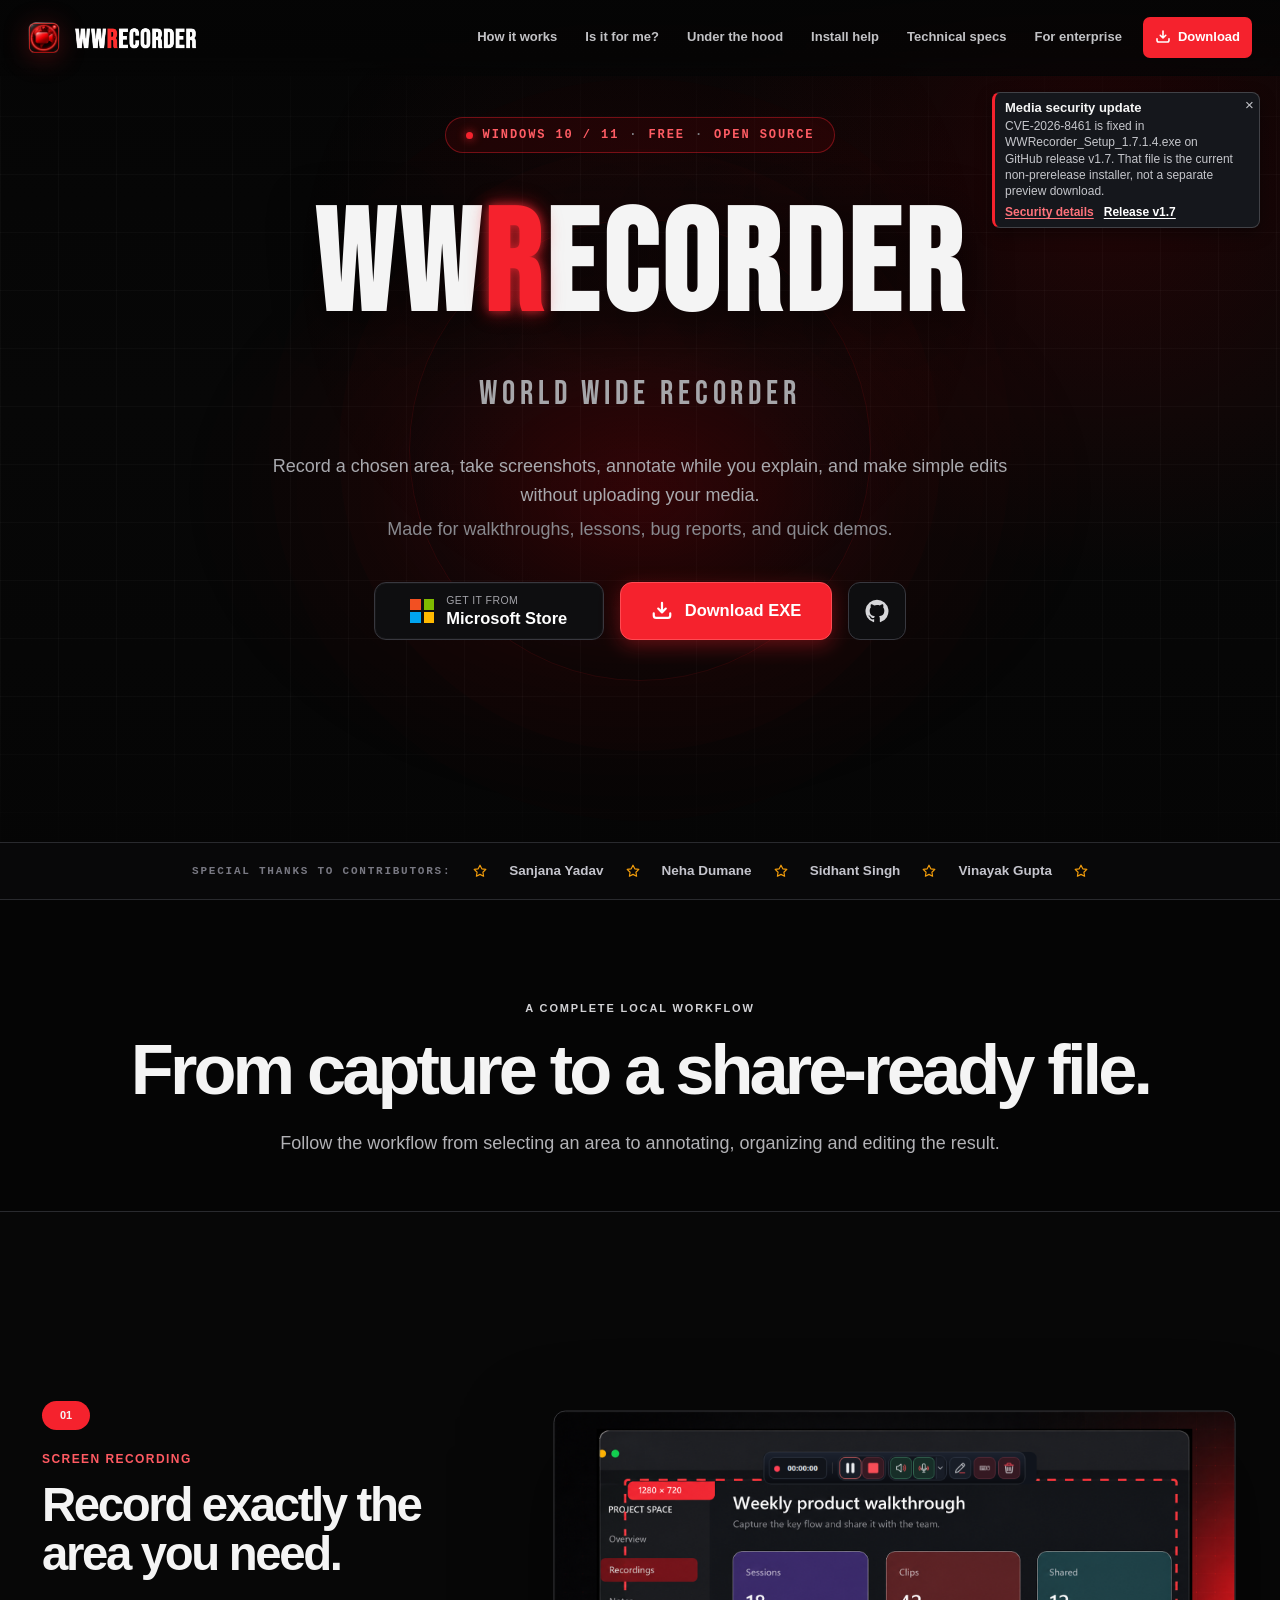
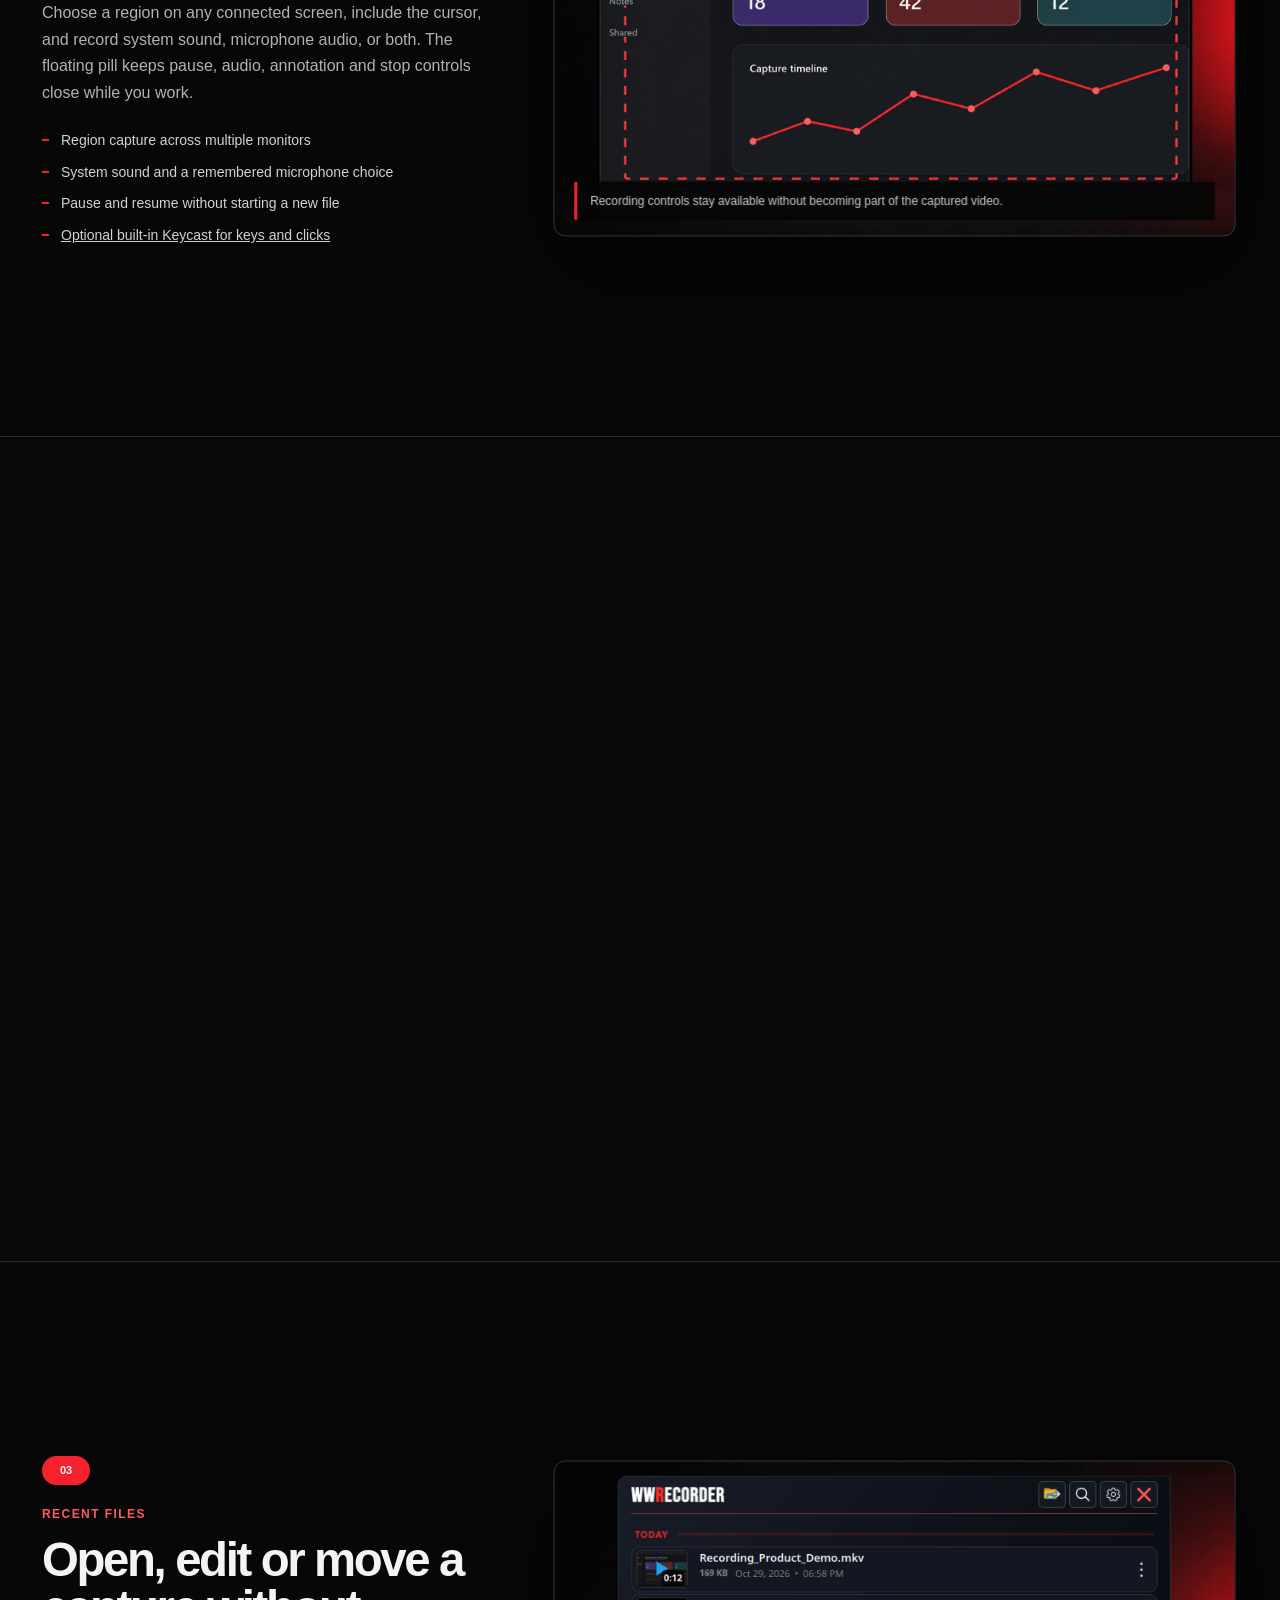
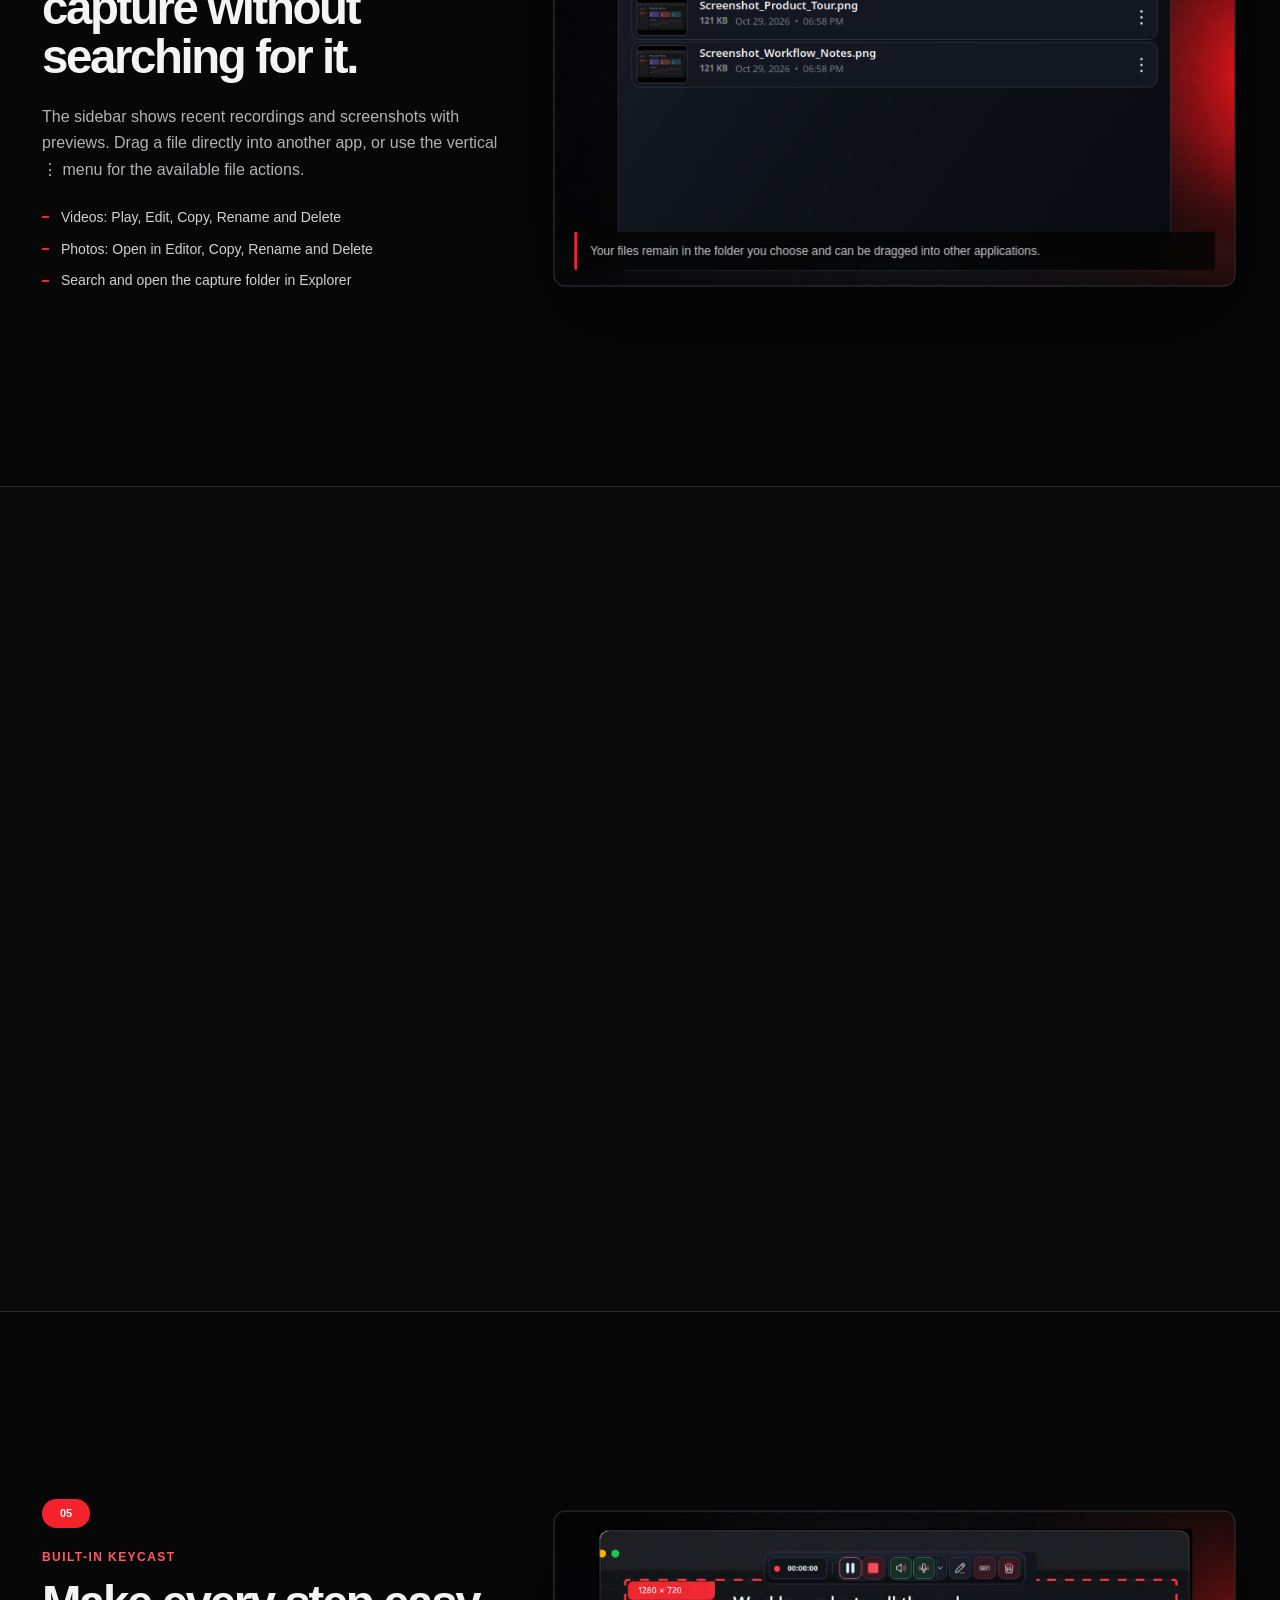
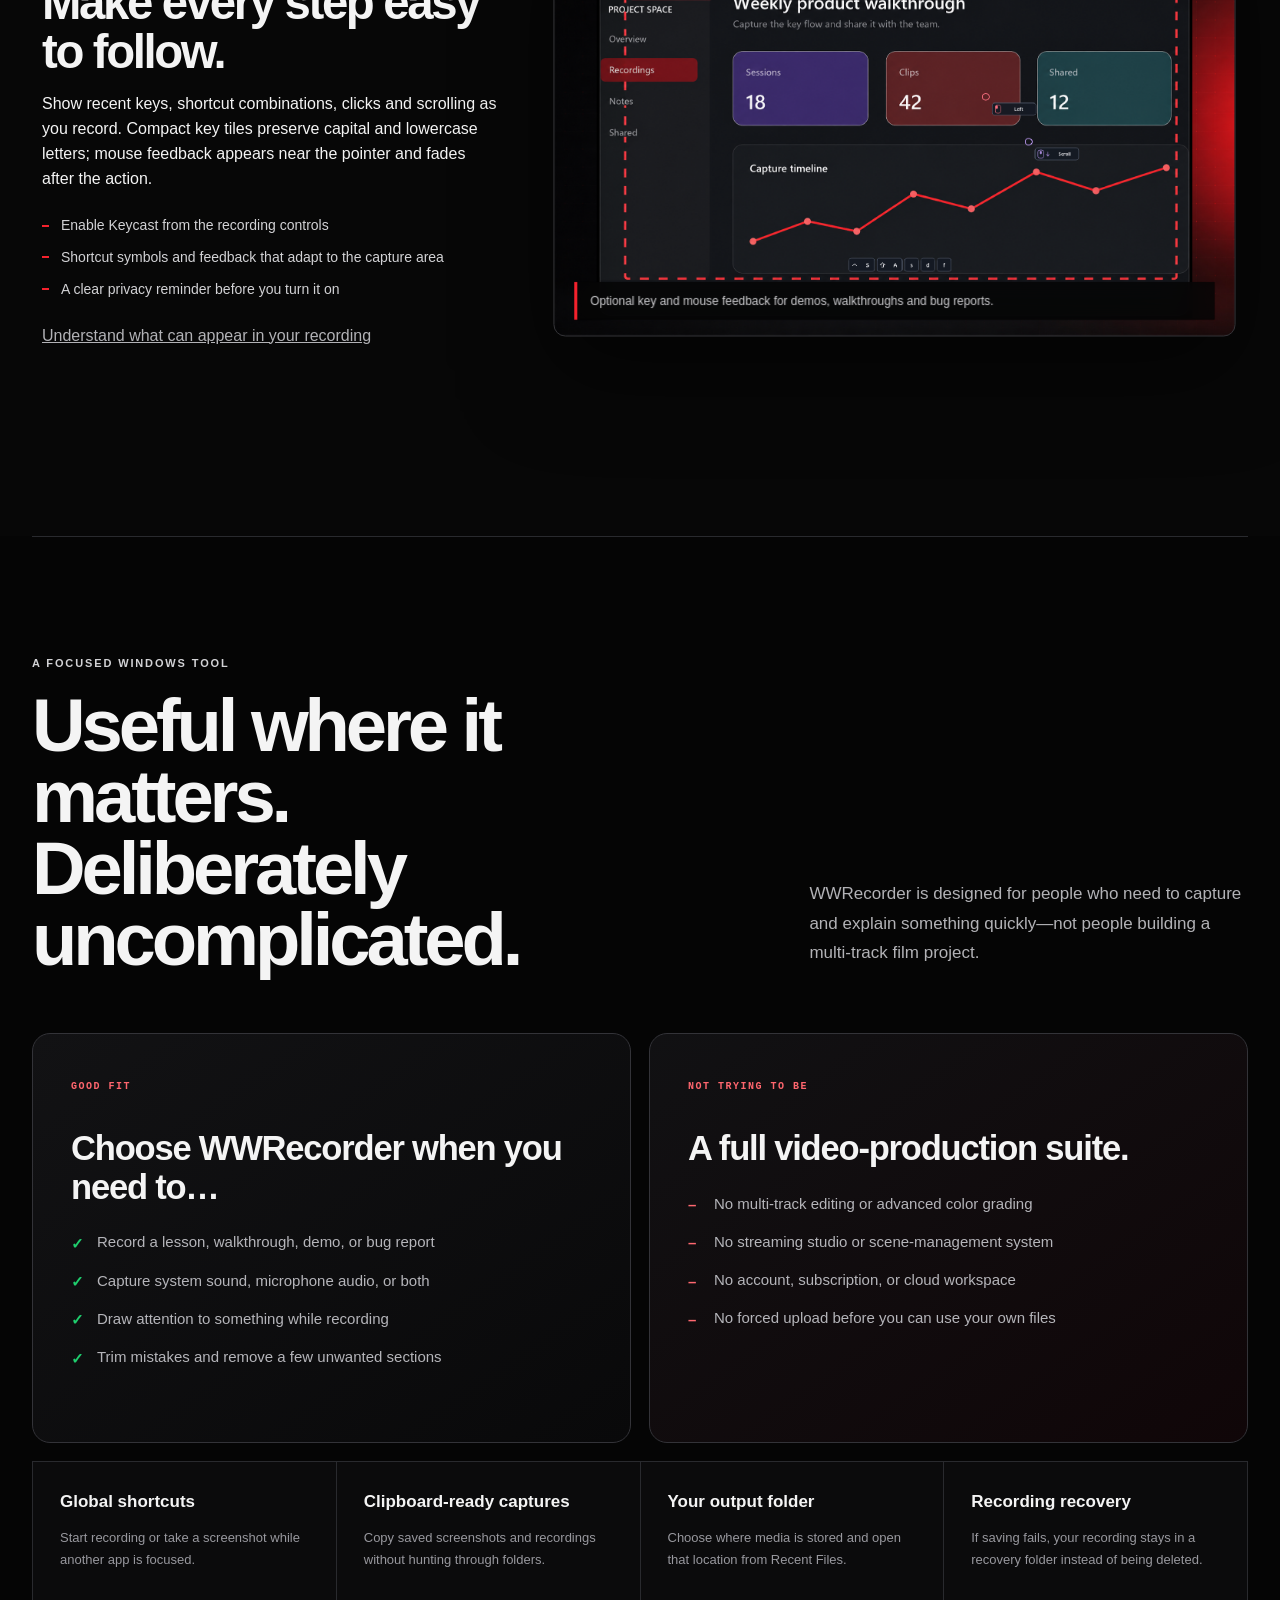
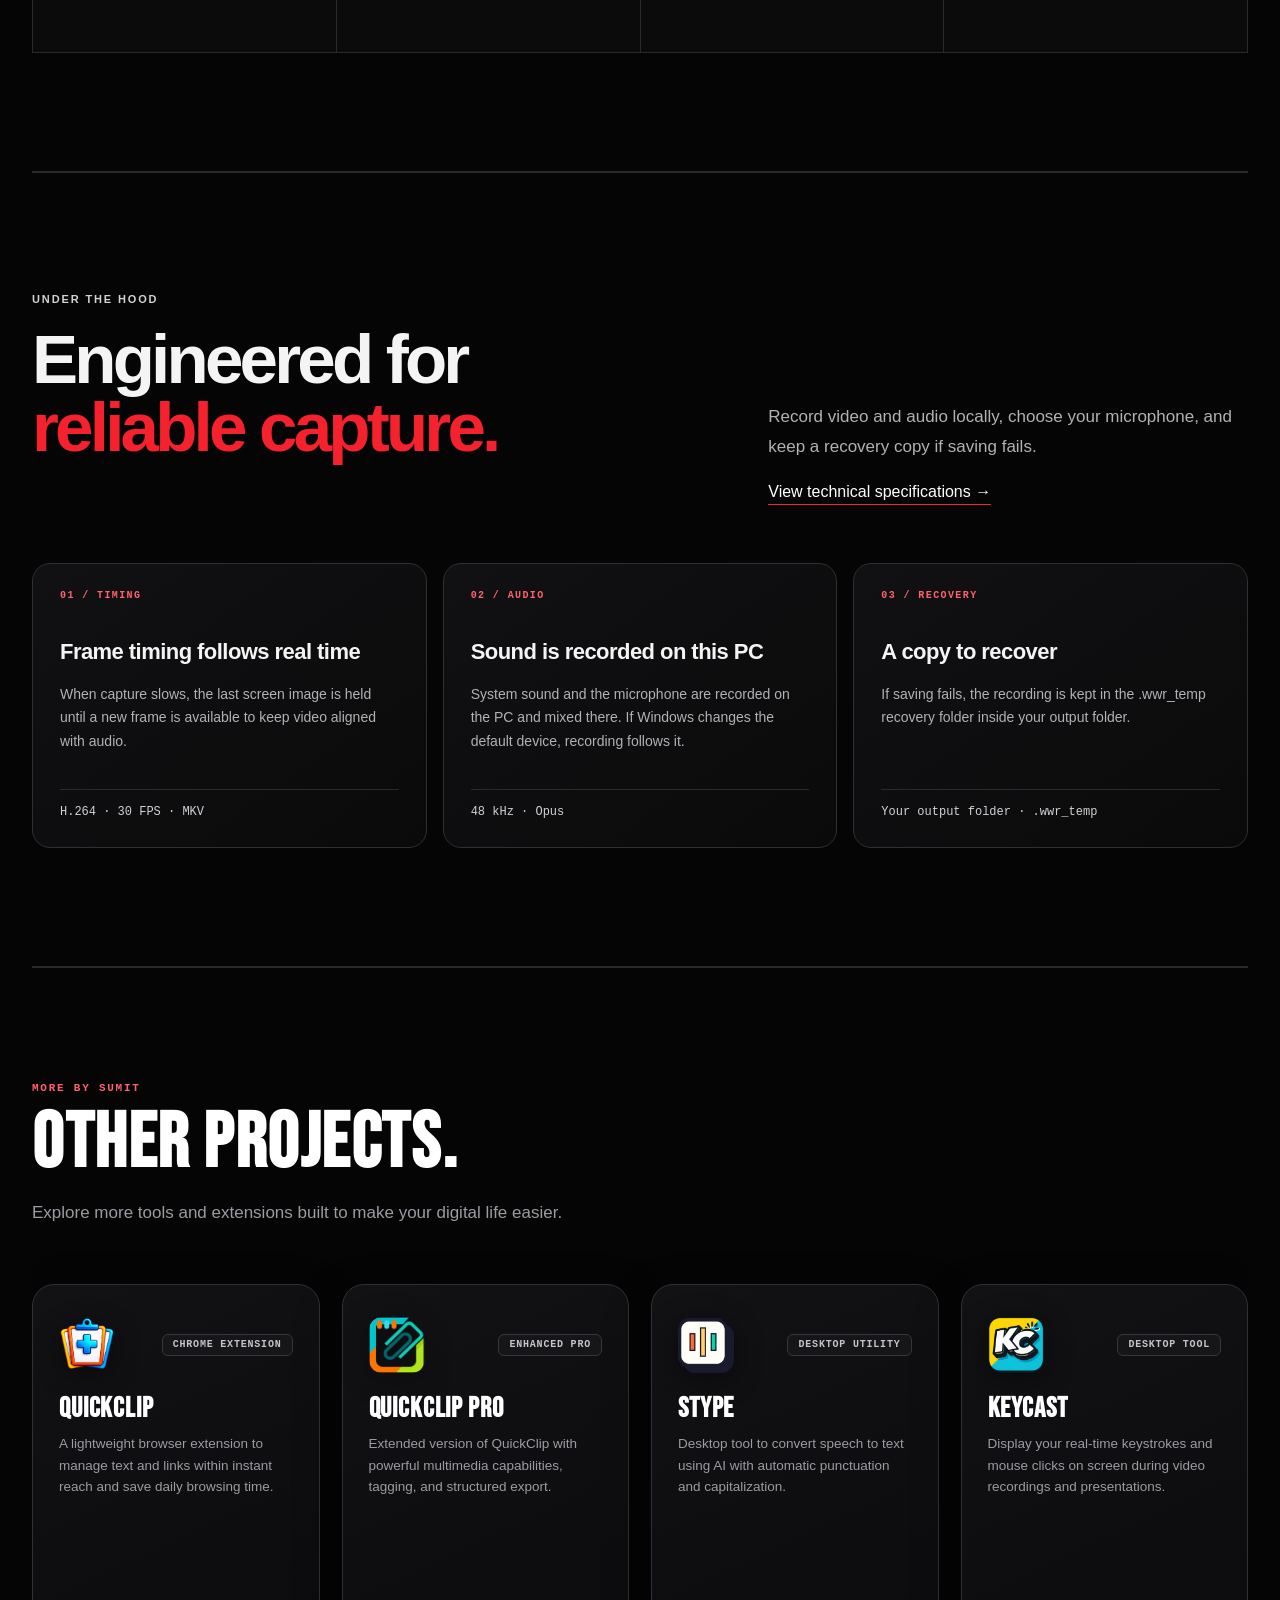
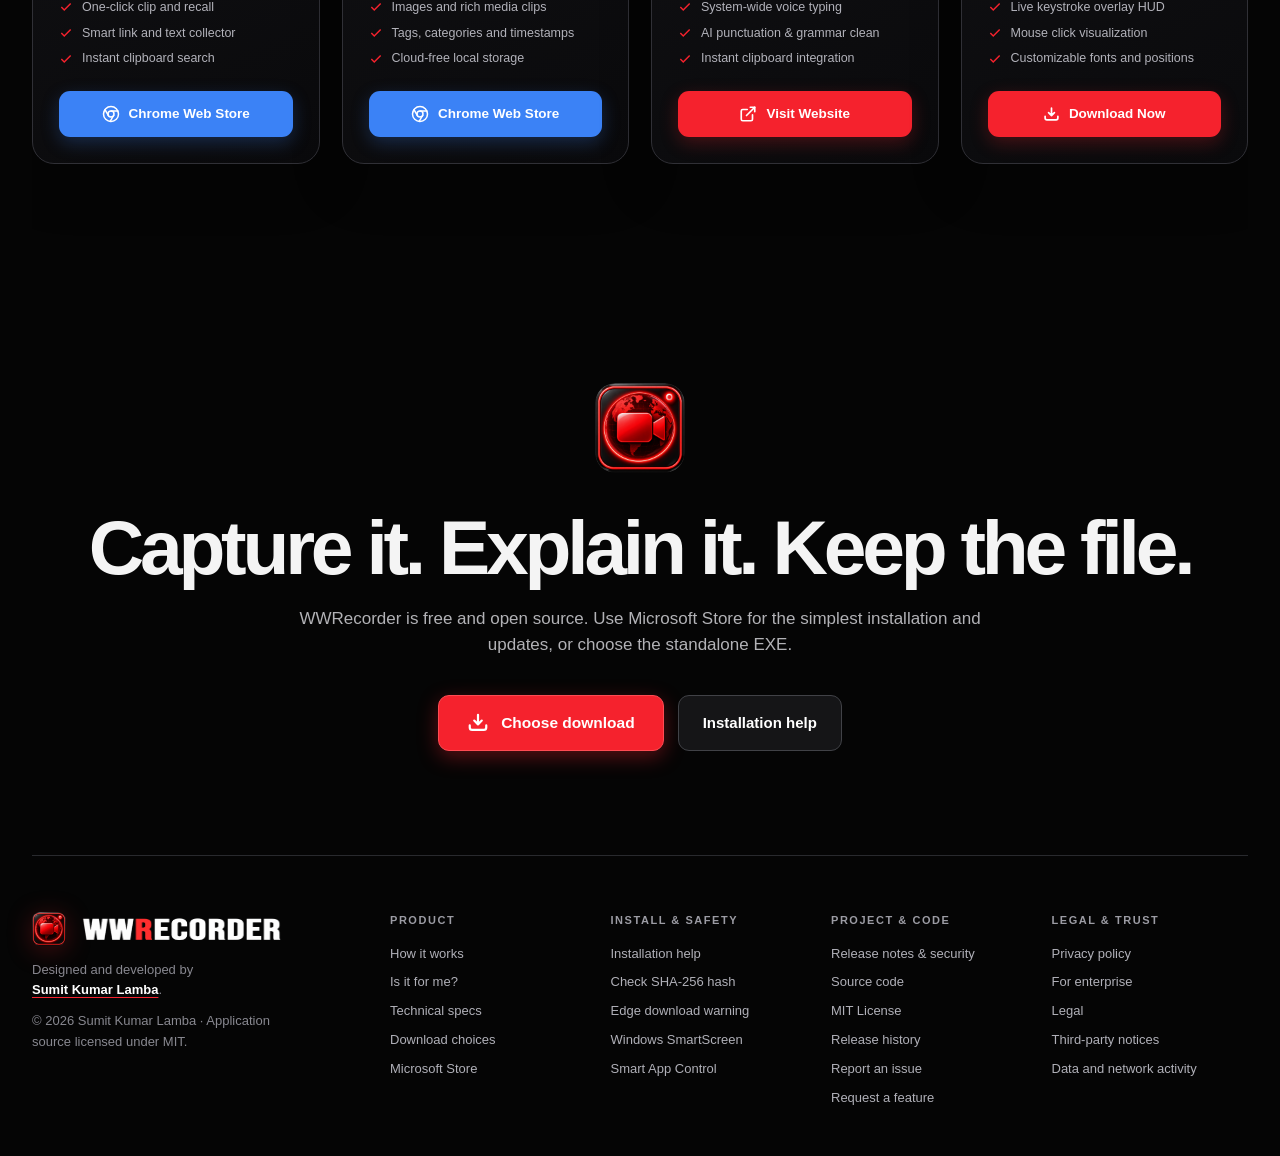
==== commit 7200552e: "Point public downloads at the patched v1.7 release. The installer file is WWRecorder_Setup_1.7.1.4.e" ====
--- a/index.html
+++ b/index.html
@@ -142,7 +142,7 @@
       </div>
       <div class="engineering-grid">
         <article class="engineering-card reveal" data-accent="clock"><span class="tech-index">01 / TIMING</span><strong>Frame timing follows real time</strong><p>When capture slows, the last screen image is held until a new frame is available to keep video aligned with audio.</p><code>H.264 · 30 FPS · MKV</code></article>
-        <article class="engineering-card reveal" data-accent="audio"><span class="tech-index">02 / AUDIO</span><strong>Audio stays on Windows endpoints</strong><p>System sound and microphone capture use short WASAPI reads, follow default-device changes, and mix locally.</p><code>WASAPI · 48 kHz · Opus</code></article>
+        <article class="engineering-card reveal" data-accent="audio"><span class="tech-index">02 / AUDIO</span><strong>Sound is recorded on this PC</strong><p>System sound and the microphone are recorded on the PC and mixed there. If Windows changes the default device, recording follows it.</p><code>48 kHz · Opus</code></article>
         <article class="engineering-card reveal" data-accent="safety"><span class="tech-index">03 / RECOVERY</span><strong>A copy to recover</strong><p>If saving fails, the recording is kept in the .wwr_temp recovery folder inside your output folder.</p><code>Your output folder · .wwr_temp</code></article>
       </div>
     </section>
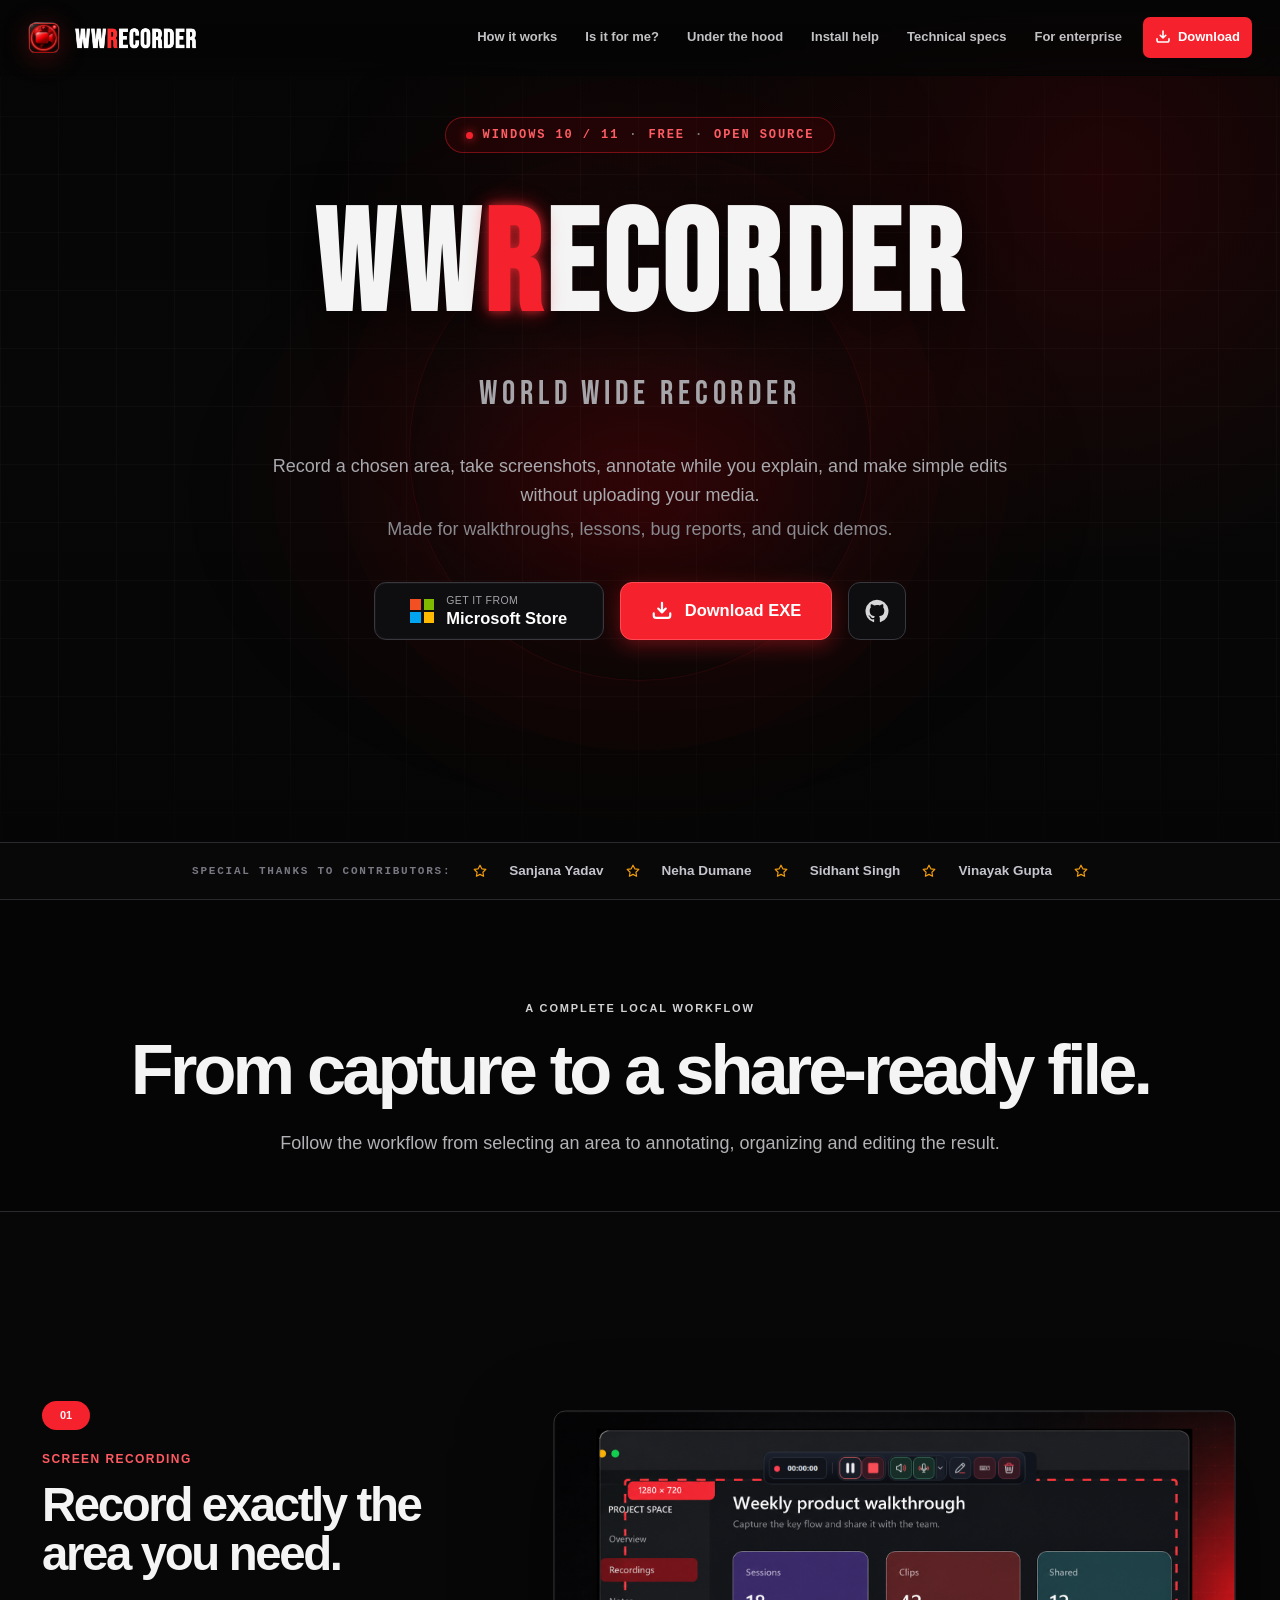
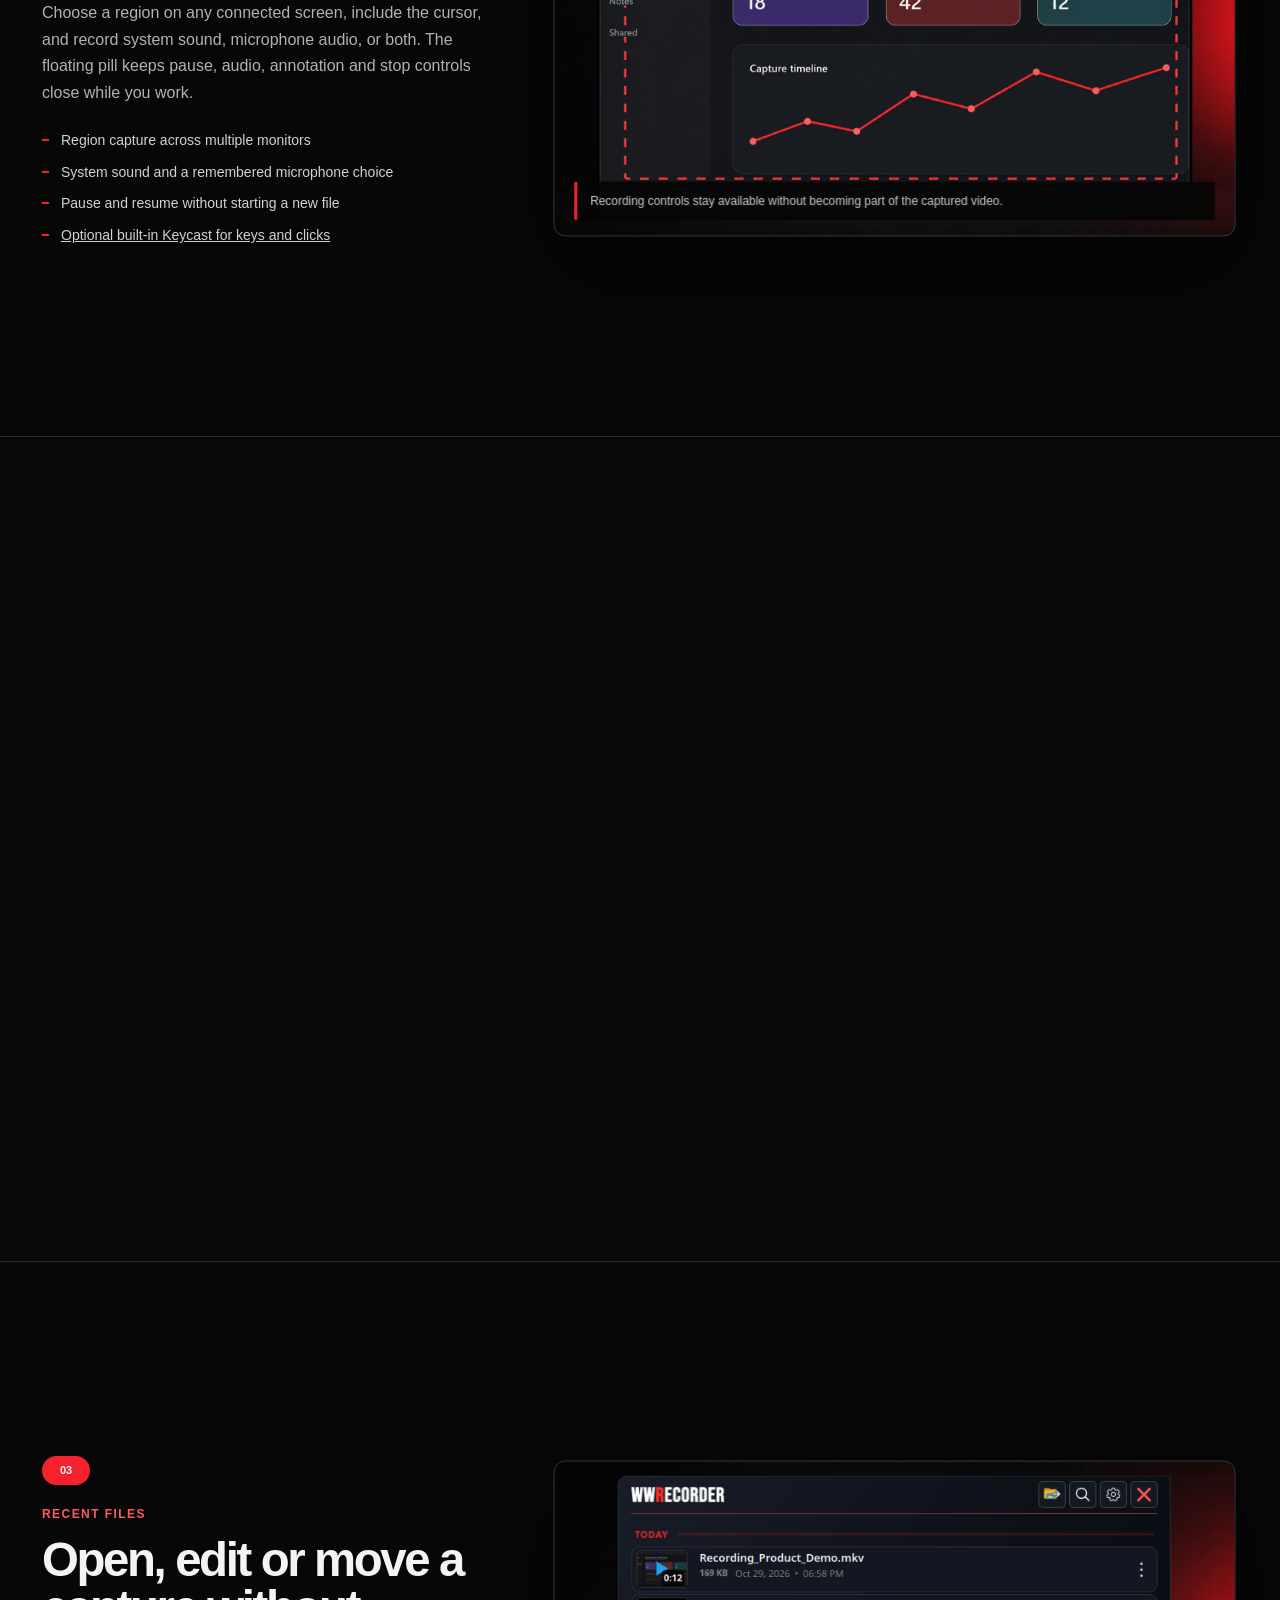
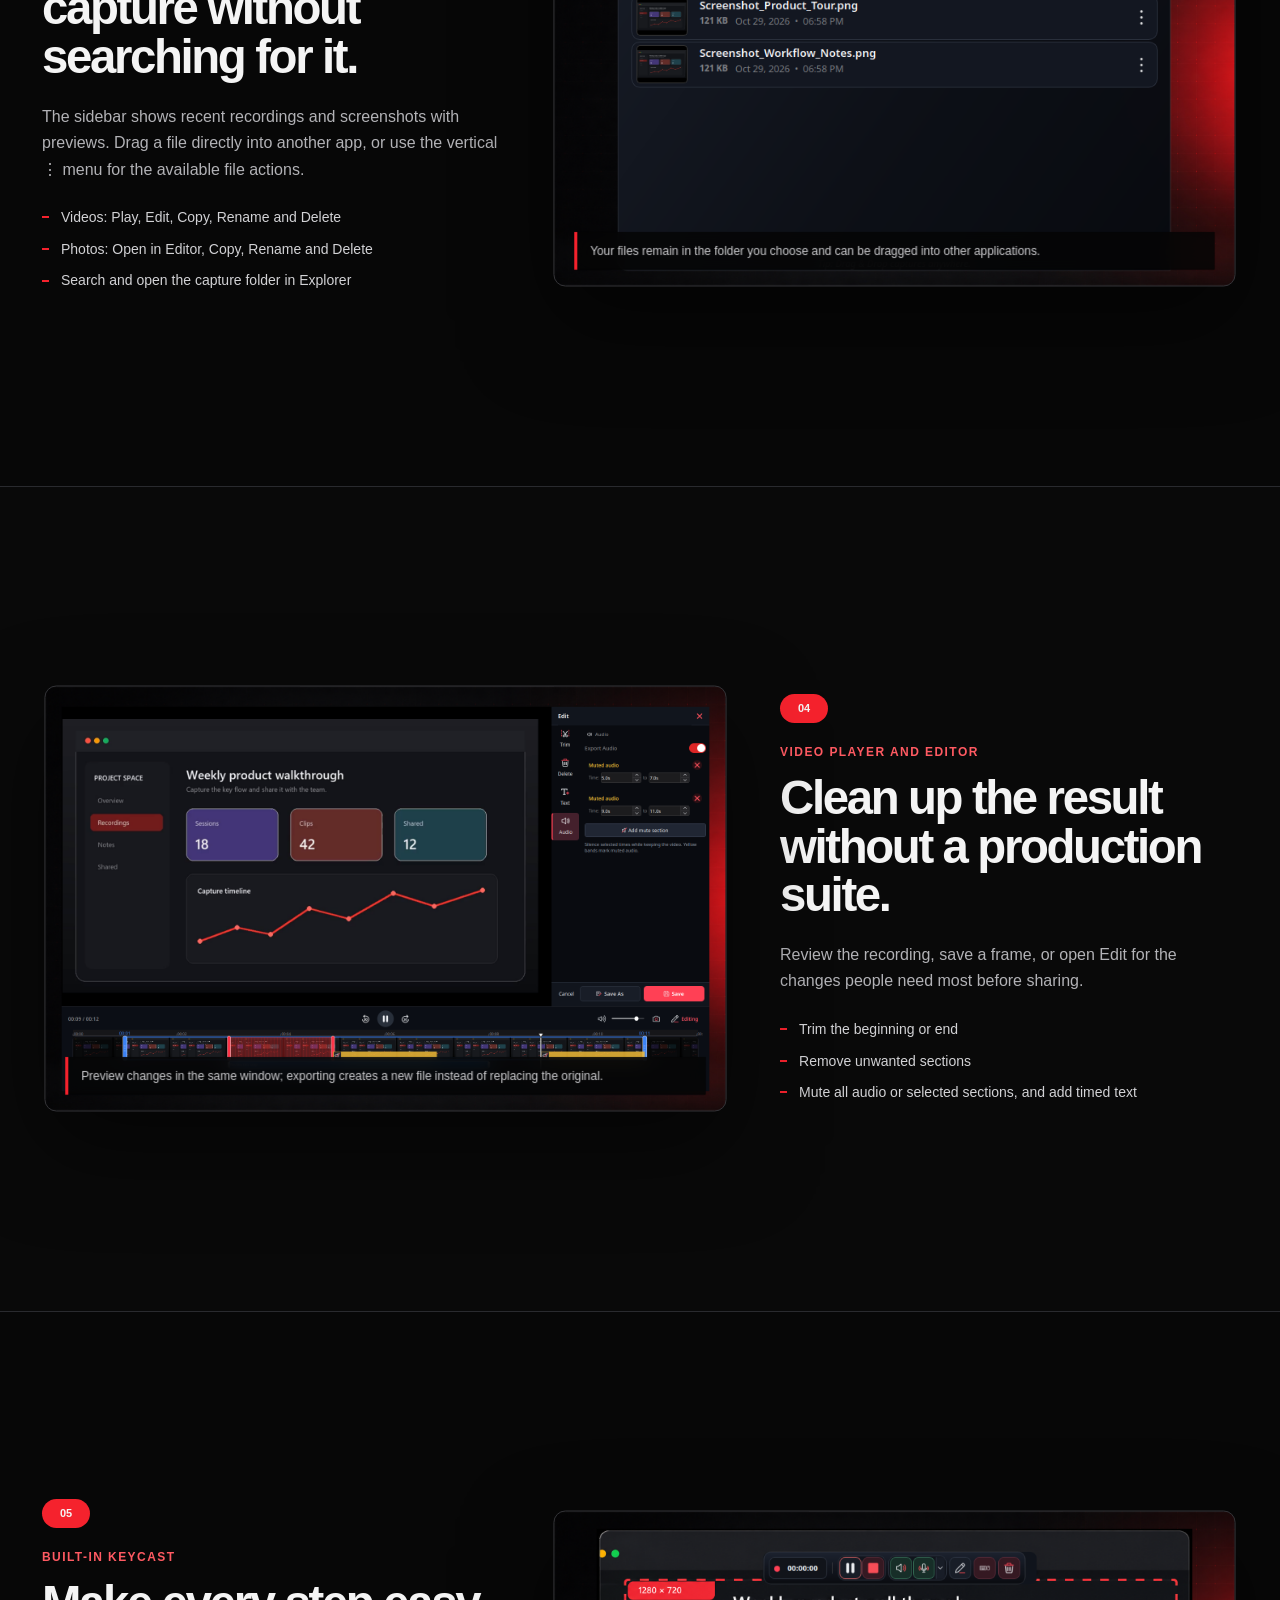
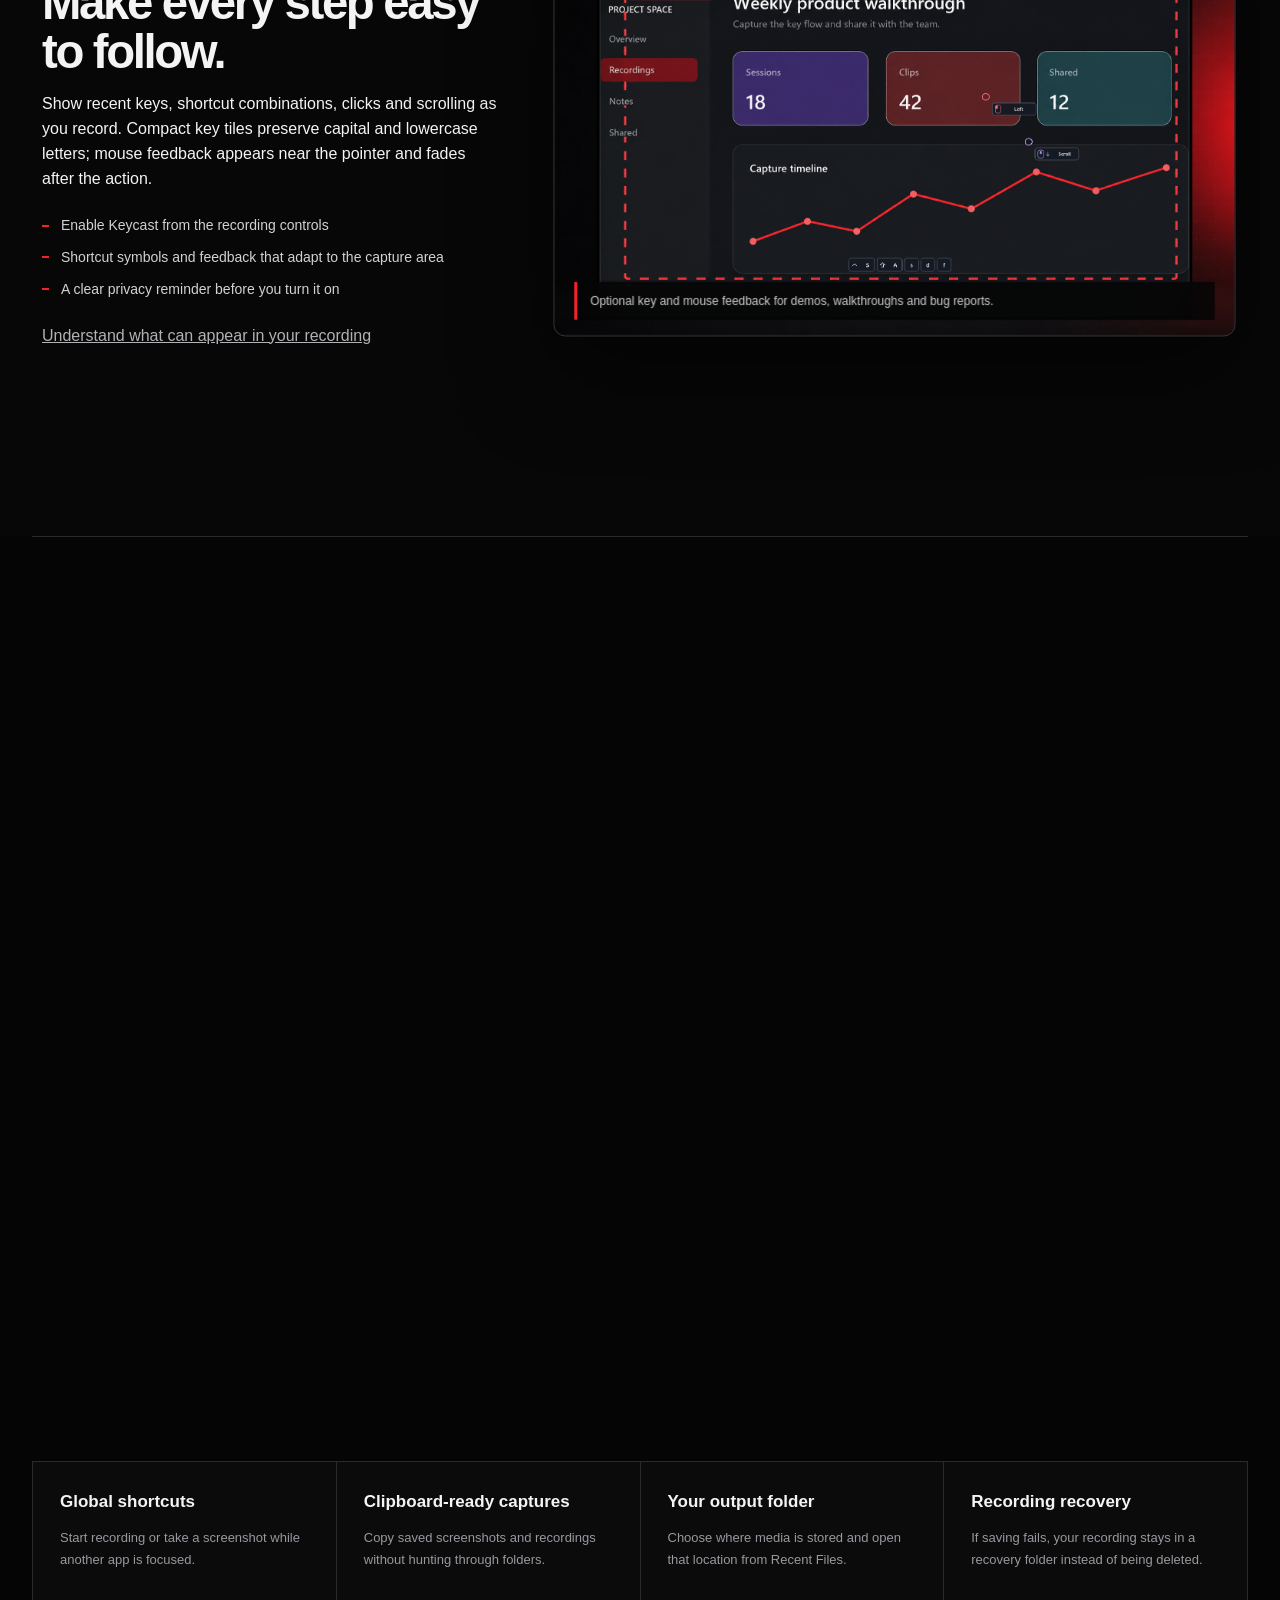
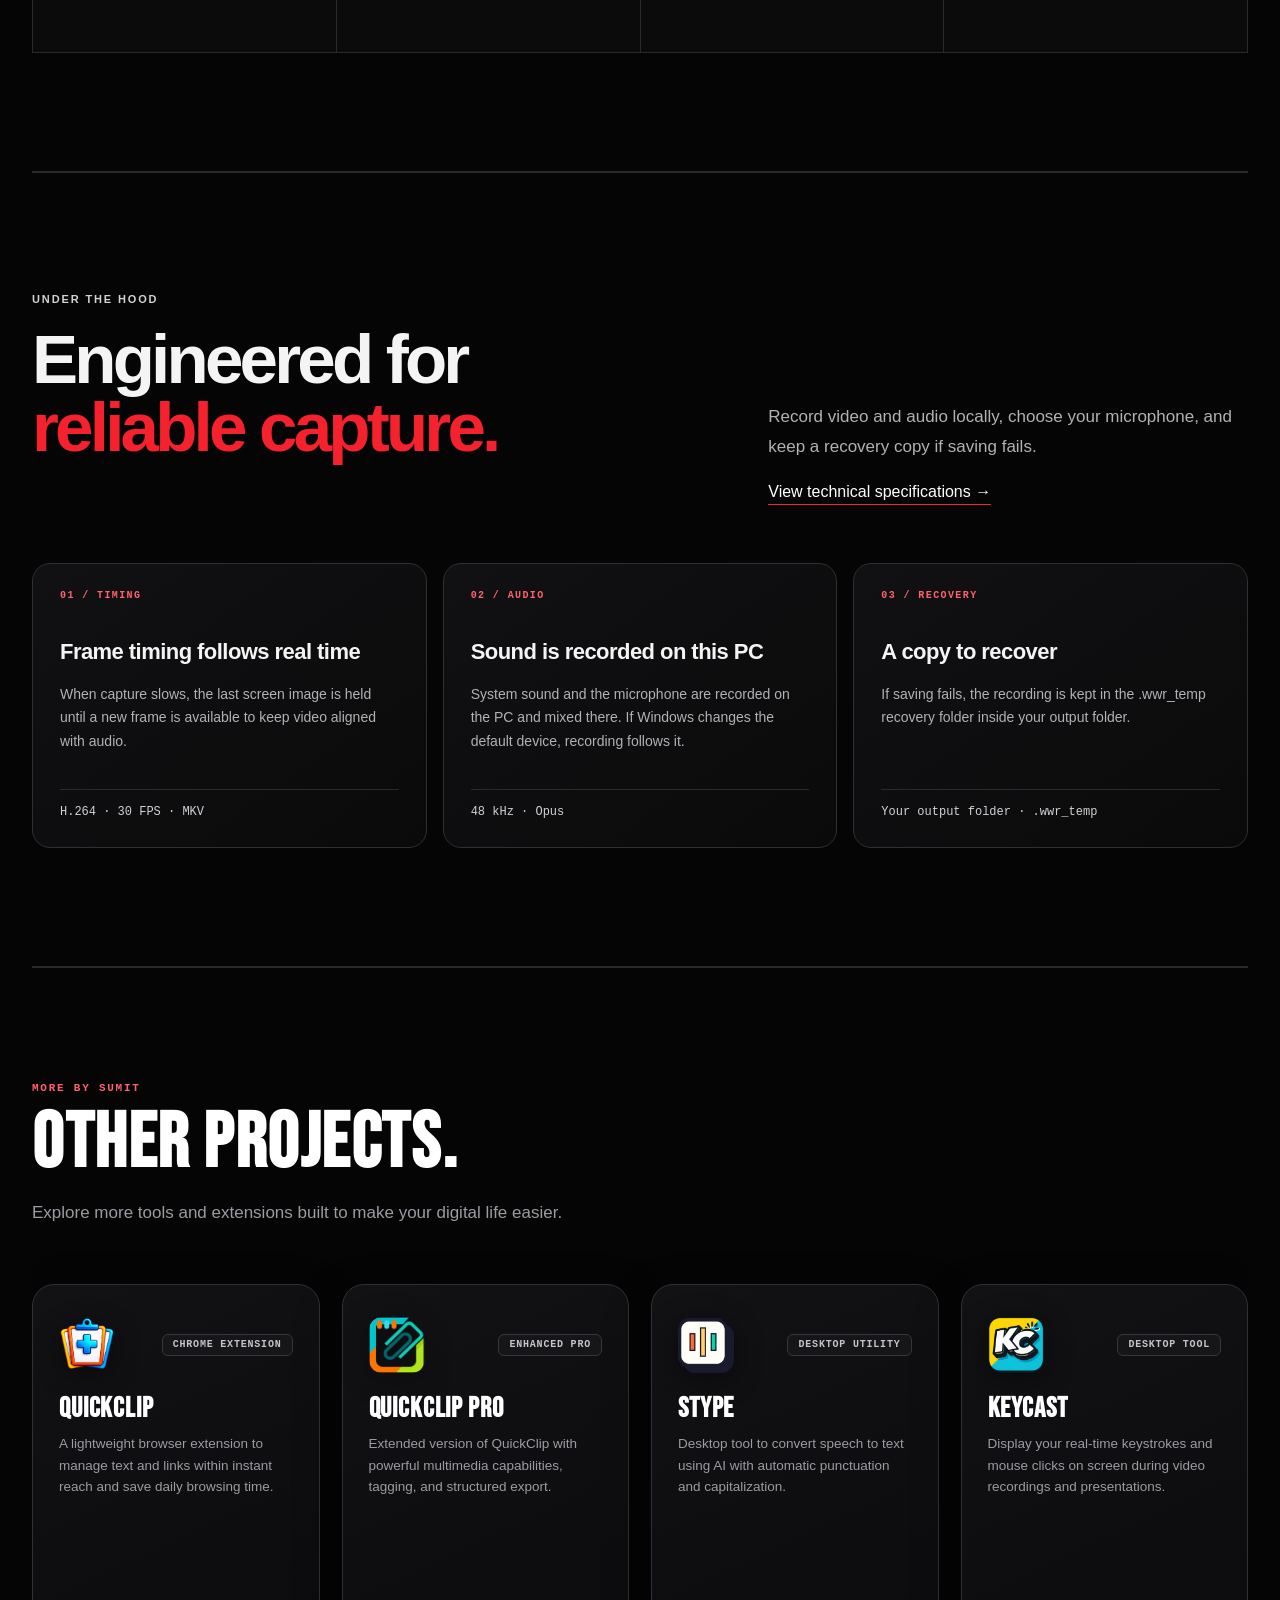
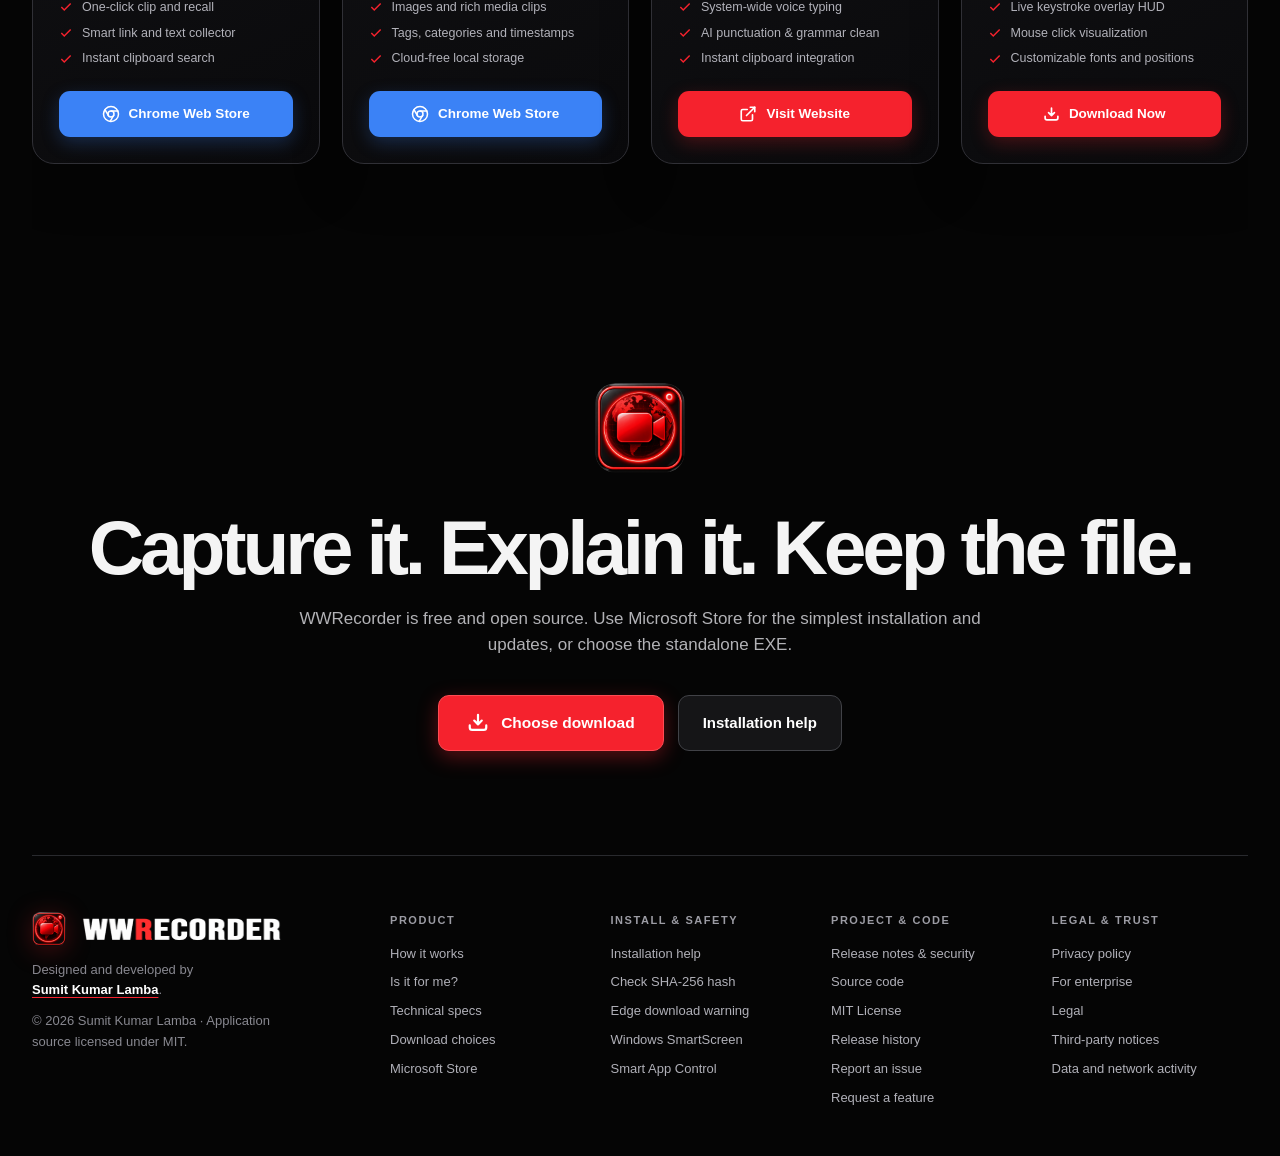
==== commit 7f4f5877: "Point the security notice at release v1.7 and dismiss it after 10 seconds. The notice link is the cu" ====
--- a/index.html
+++ b/index.html
@@ -15,7 +15,7 @@
   <link rel="preconnect" href="https://fonts.googleapis.com">
   <link rel="preconnect" href="https://fonts.gstatic.com" crossorigin>
   <link href="https://fonts.googleapis.com/css2?family=Bebas+Neue&display=swap" rel="stylesheet">
-  <link rel="stylesheet" href="style.css?v=17">
+  <link rel="stylesheet" href="style.css?v=18">
   <title>WWRecorder | Screen recording, screenshots and editing for Windows</title>
 </head>
 <body data-page="home">
@@ -272,6 +272,6 @@
       </div>
     </div>
   </footer>
-  <script src="script.js?v=13" defer></script>
+  <script src="script.js?v=14" defer></script>
 </body>
 </html>
--- a/style.css
+++ b/style.css
@@ -575,7 +575,11 @@
 }
 
 /* Security notice stays below navigation and yields to modal dialogs. */
-.security-notice{position:fixed;right:20px;top:92px;z-index:105;width:min(268px,calc(100vw - 32px));padding:7px 24px 7px 10px;border:1px solid #414247;border-left:3px solid var(--red);border-radius:8px;background:#15171c;box-shadow:0 6px 16px #0006;color:var(--text);font-size:12px;line-height:1.35}
+.security-notice{position:fixed;right:20px;top:92px;z-index:105;width:min(268px,calc(100vw - 32px));padding:7px 24px 10px 10px;overflow:hidden;border:1px solid #414247;border-left:3px solid var(--red);border-radius:8px;background:#15171c;box-shadow:0 6px 16px #0006;color:var(--text);font-size:12px;line-height:1.35}
+.security-notice-bar{position:absolute;left:0;right:0;bottom:0;height:2px;background:var(--red);transform:scaleX(1);transform-origin:left center}
+.security-notice.is-counting .security-notice-bar{animation:security-notice-countdown 10s linear forwards}
+@keyframes security-notice-countdown{from{transform:scaleX(1)}to{transform:scaleX(0)}}
+@media(prefers-reduced-motion:reduce){.security-notice.is-counting .security-notice-bar{animation:none}}
 .security-notice strong{display:block;font-size:13px;line-height:1.25}.security-notice p{margin:2px 0 5px;color:#c5c6cb}.security-notice>div{display:flex;flex-wrap:wrap;gap:2px 10px}.security-notice a{color:#fff;text-decoration:underline;text-underline-offset:2px;font-weight:600}.security-notice a:first-child{color:#ff727a}.security-notice-close{position:absolute;right:2px;top:2px;width:18px;height:18px;border:0;border-radius:4px;background:transparent;color:#c5c6cb;font-size:15px;line-height:1;cursor:pointer}.security-notice-close:hover{background:#303239;color:white}.security-notice :focus-visible{outline:2px solid #fff;outline-offset:2px}
 .enterprise-hero h1{font-size:clamp(58px,7.8vw,98px)}.enterprise-hero .hero-actions{justify-content:flex-start}.enterprise-code{white-space:pre-wrap;overflow-wrap:anywhere;padding:16px;background:#08090c;border-radius:7px;line-height:1.6;font-size:13px}.enterprise-table-wrap{overflow-x:auto}.enterprise-table{width:100%;border-collapse:collapse;text-align:left;font-size:14px}.enterprise-table th,.enterprise-table td{padding:14px 12px;border-bottom:1px solid var(--line);vertical-align:top}.enterprise-table th{color:white}.enterprise-table td:first-child{width:35%;overflow-wrap:anywhere}.enterprise-table code{word-break:break-word}.doc-content .content-card p{max-width:78ch}
 @media(max-width:600px){.security-notice{right:16px;top:86px}.enterprise-table th,.enterprise-table td{padding:12px 6px;font-size:13px}}
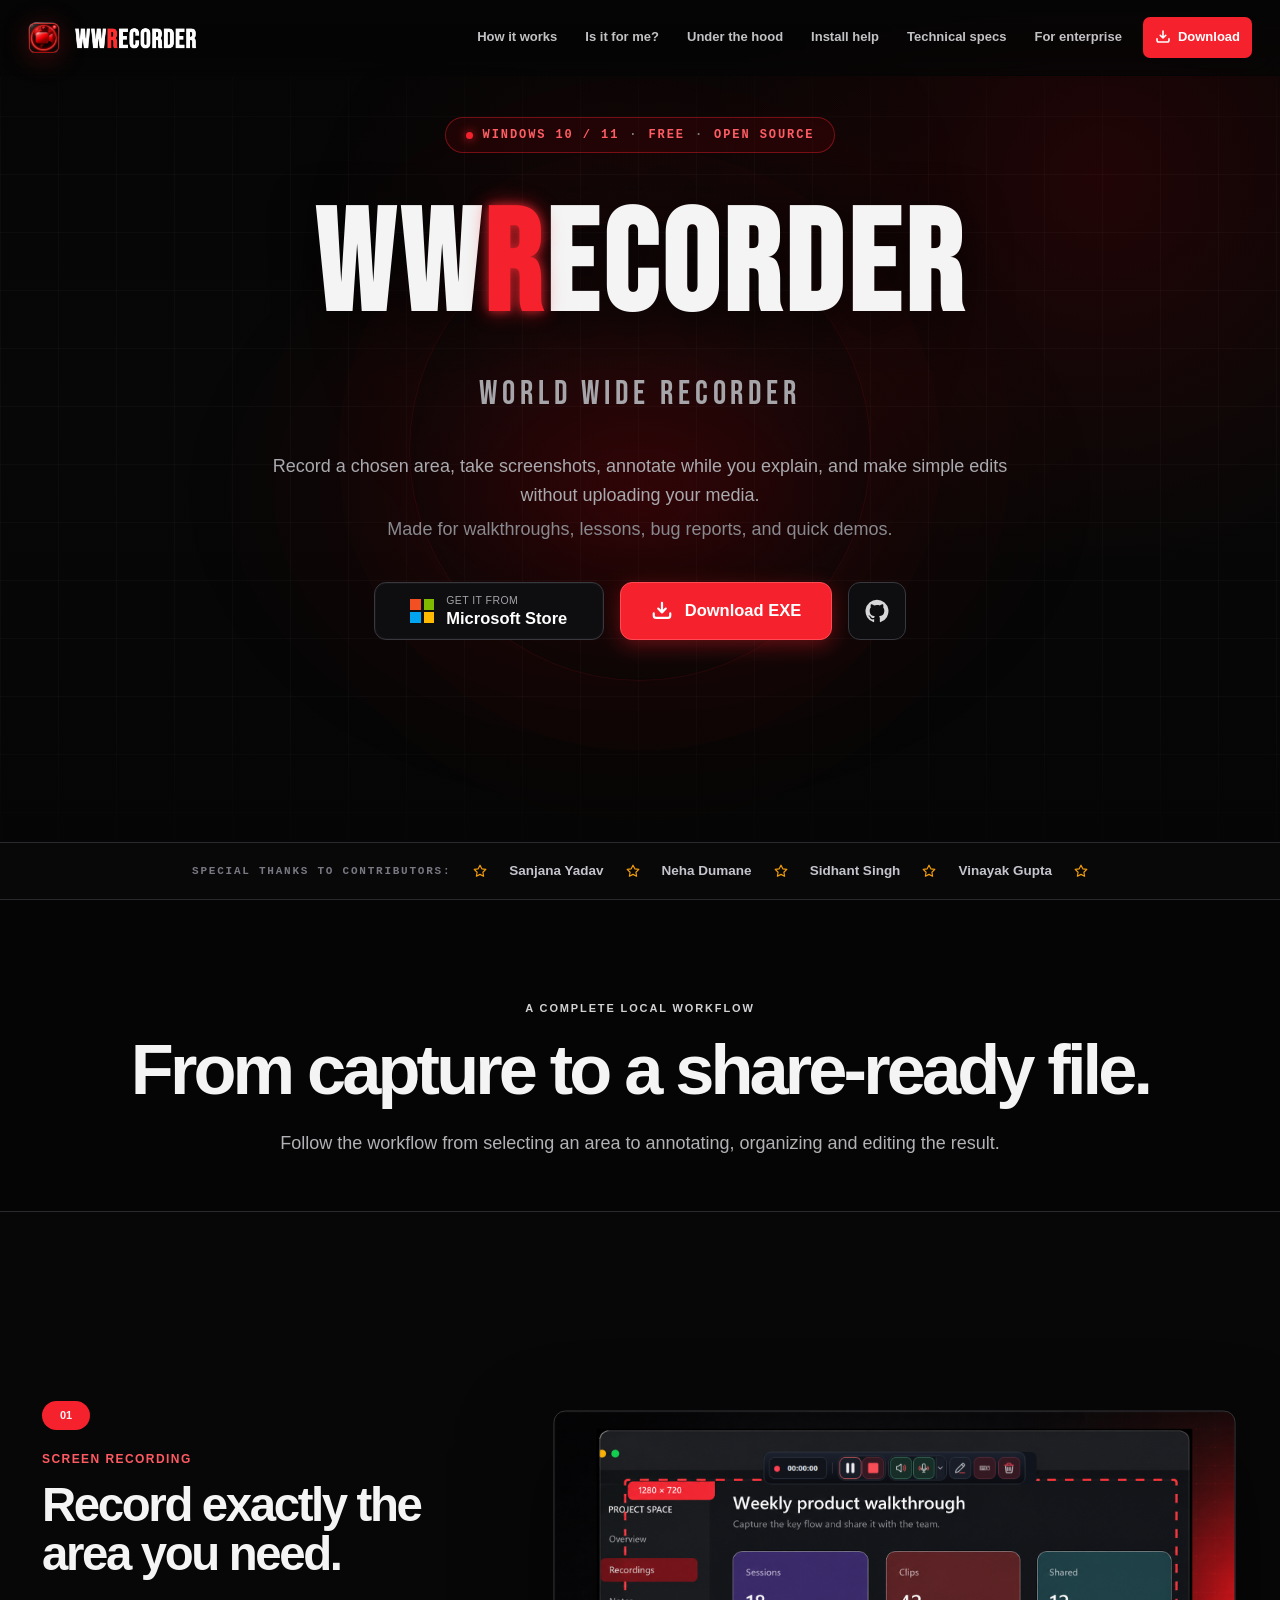
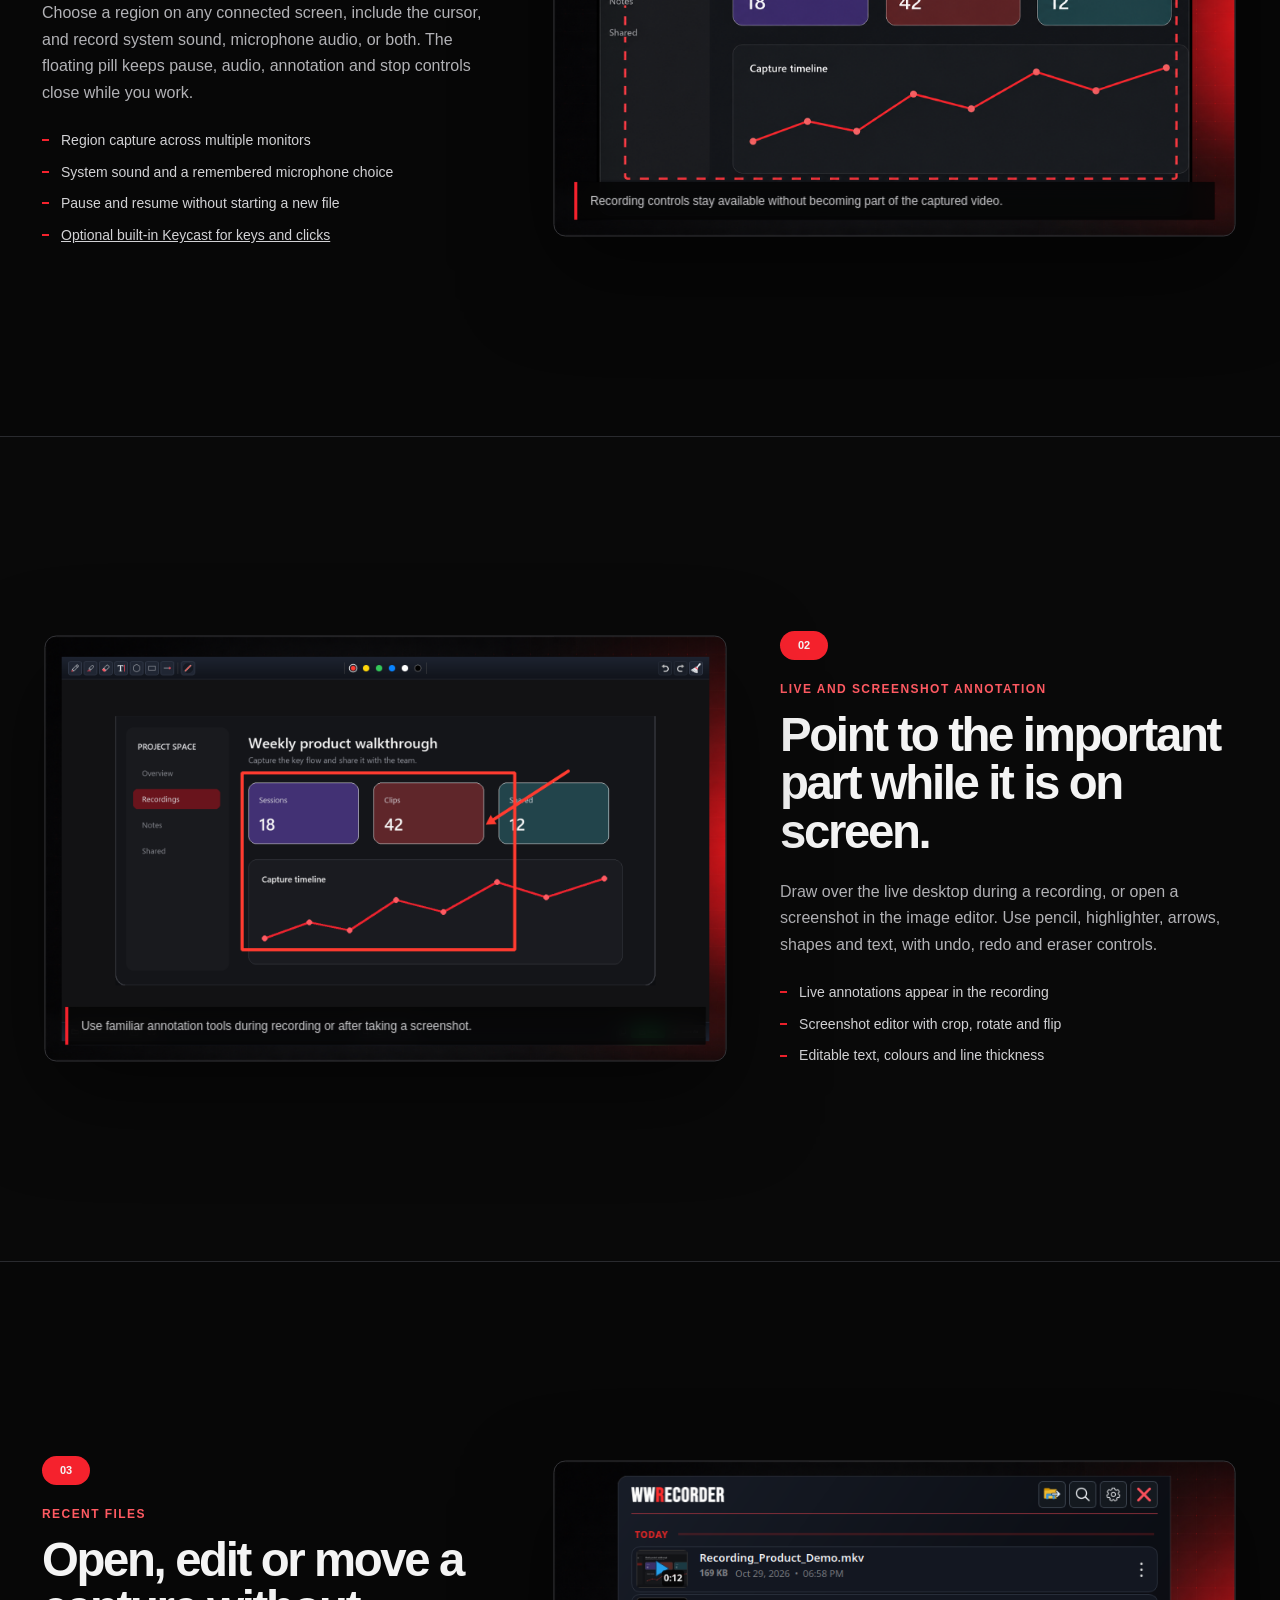
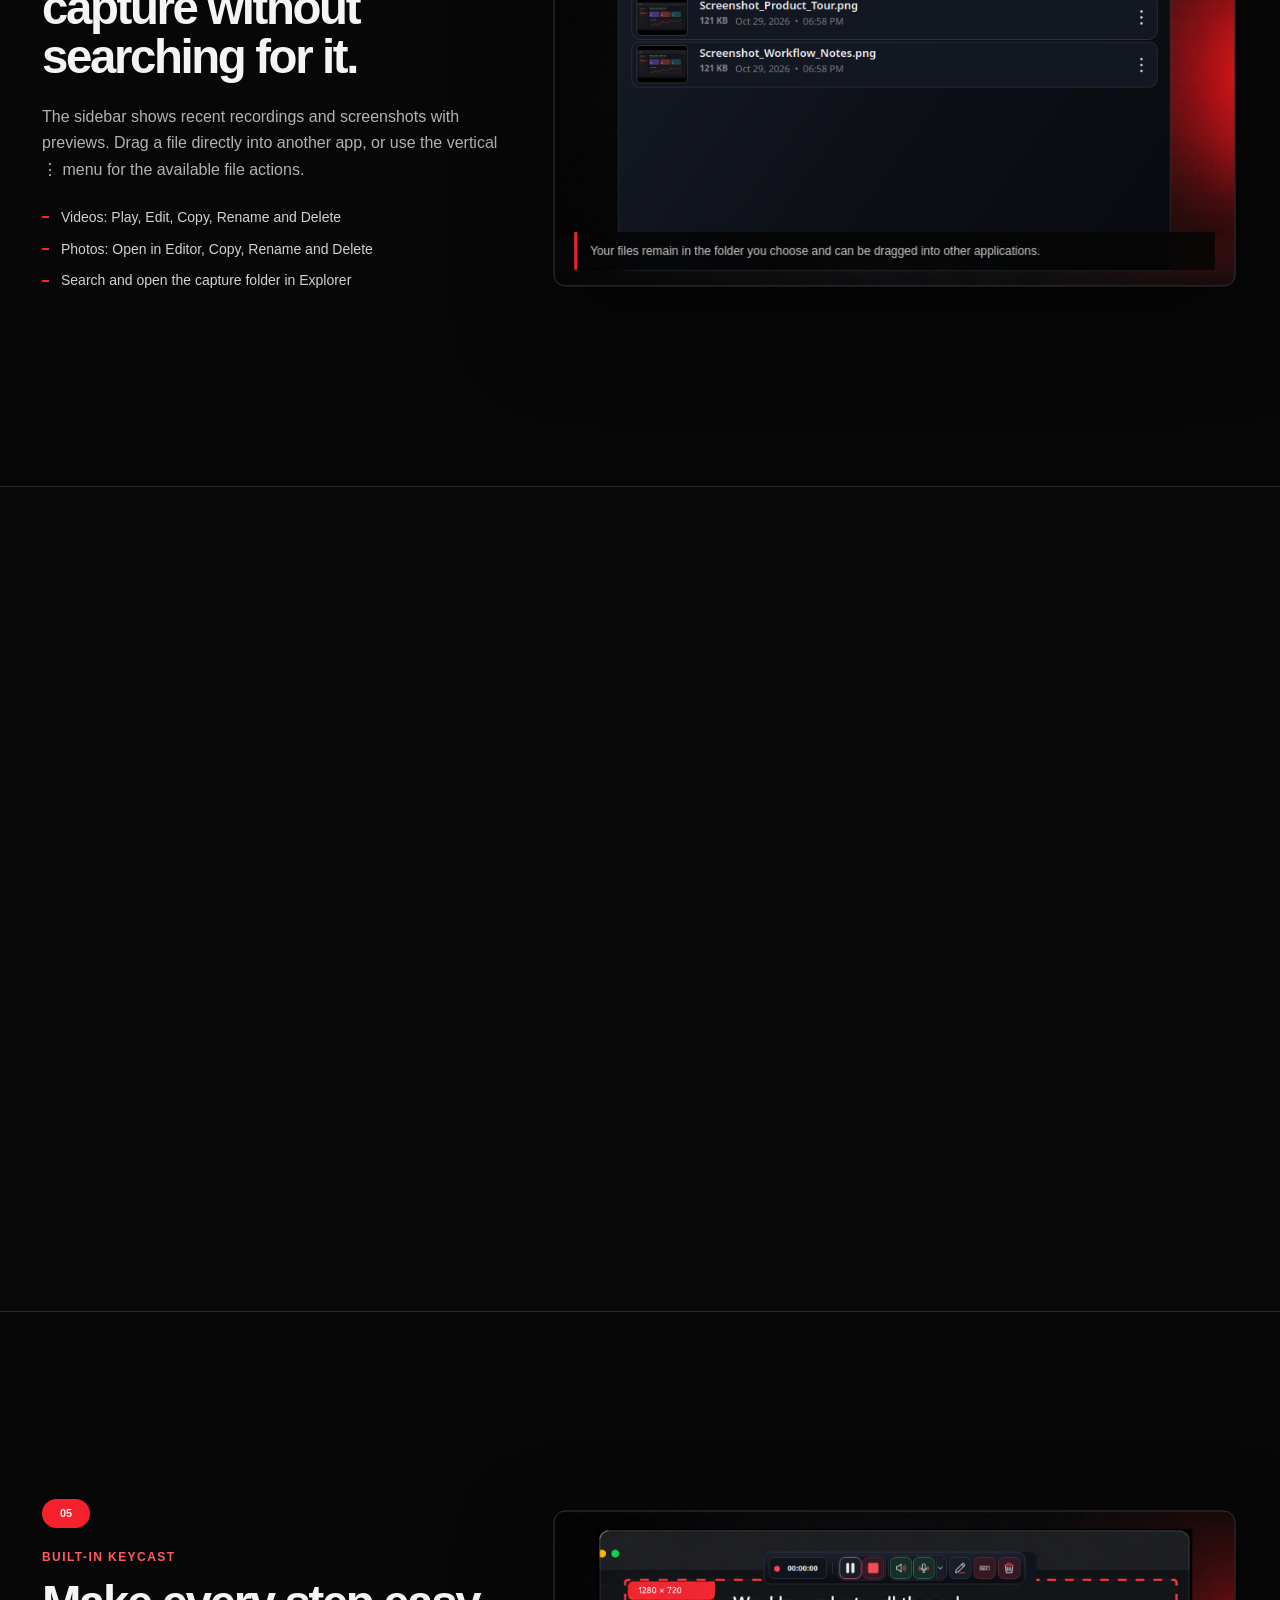
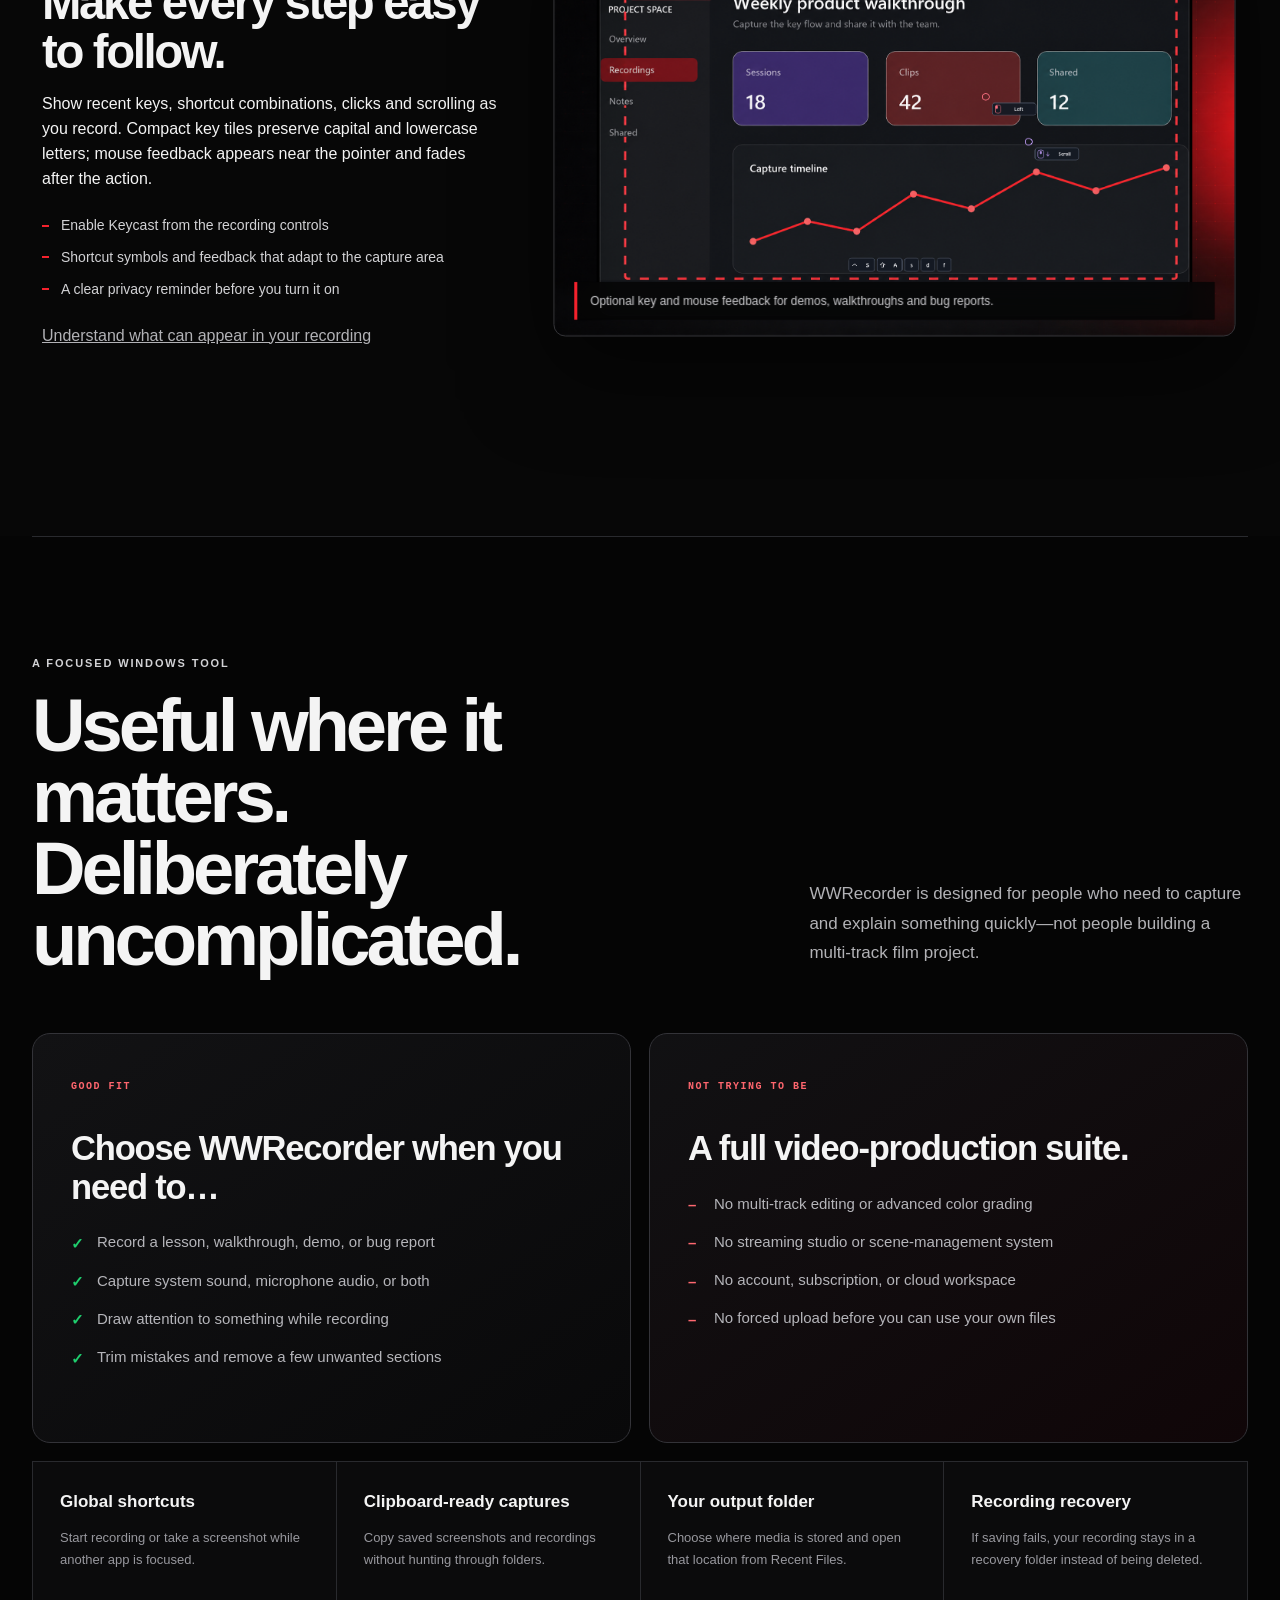
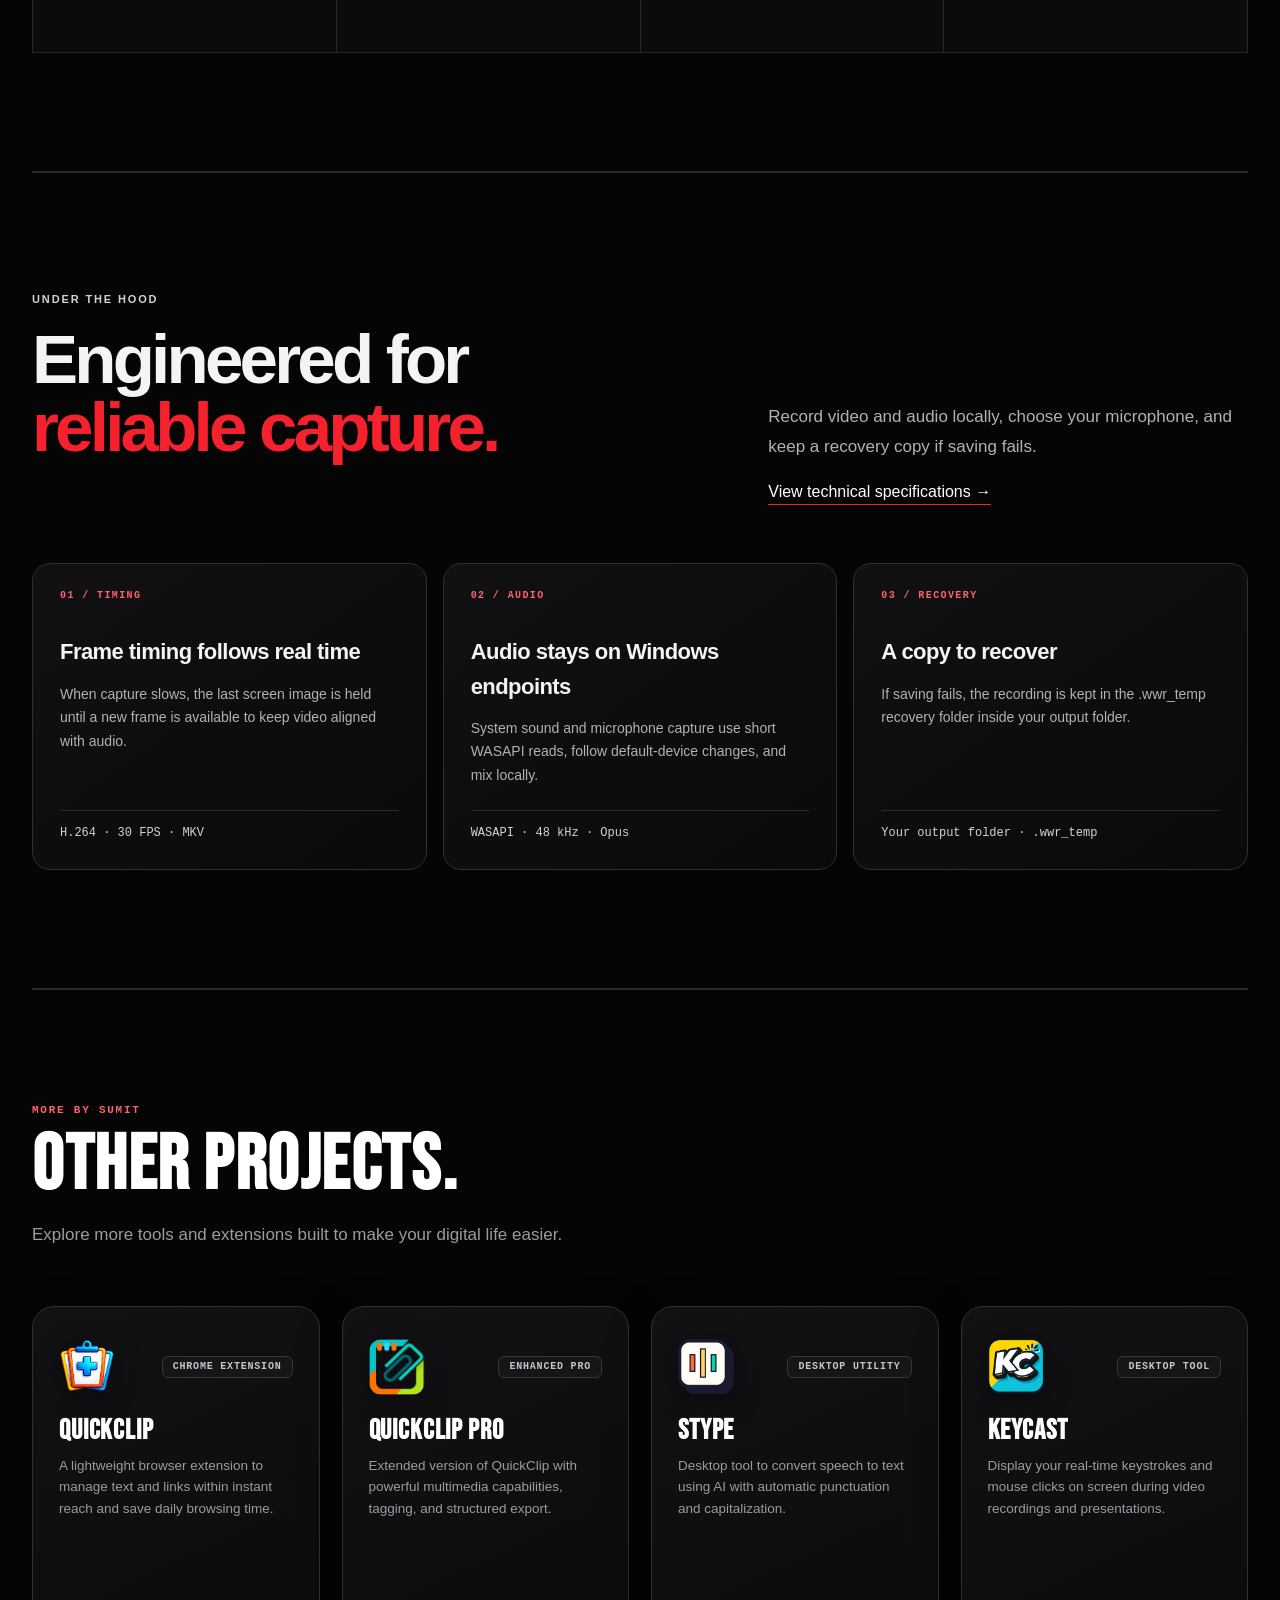
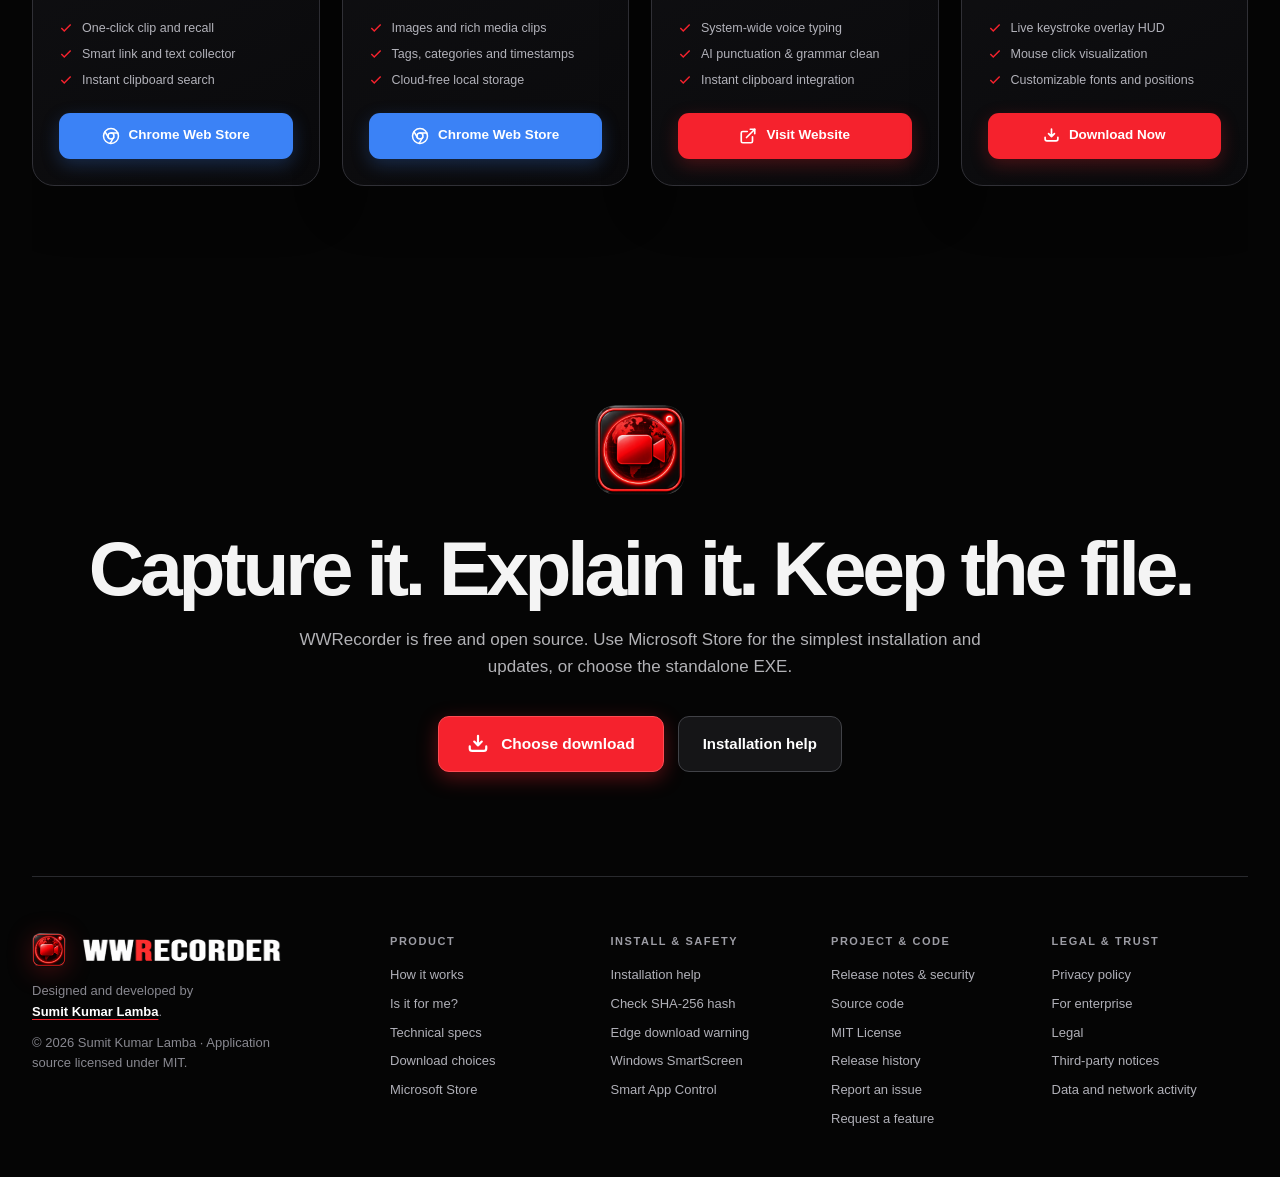
==== commit ee5587ee: "Point the security notice at release v1.7 and dismiss it after 10 seconds. The notice link is the cu" ====
--- a/index.html
+++ b/index.html
@@ -142,7 +142,7 @@
       </div>
       <div class="engineering-grid">
         <article class="engineering-card reveal" data-accent="clock"><span class="tech-index">01 / TIMING</span><strong>Frame timing follows real time</strong><p>When capture slows, the last screen image is held until a new frame is available to keep video aligned with audio.</p><code>H.264 · 30 FPS · MKV</code></article>
-        <article class="engineering-card reveal" data-accent="audio"><span class="tech-index">02 / AUDIO</span><strong>Sound is recorded on this PC</strong><p>System sound and the microphone are recorded on the PC and mixed there. If Windows changes the default device, recording follows it.</p><code>48 kHz · Opus</code></article>
+        <article class="engineering-card reveal" data-accent="audio"><span class="tech-index">02 / AUDIO</span><strong>Audio stays on Windows endpoints</strong><p>System sound and microphone capture use short WASAPI reads, follow default-device changes, and mix locally.</p><code>WASAPI · 48 kHz · Opus</code></article>
         <article class="engineering-card reveal" data-accent="safety"><span class="tech-index">03 / RECOVERY</span><strong>A copy to recover</strong><p>If saving fails, the recording is kept in the .wwr_temp recovery folder inside your output folder.</p><code>Your output folder · .wwr_temp</code></article>
       </div>
     </section>
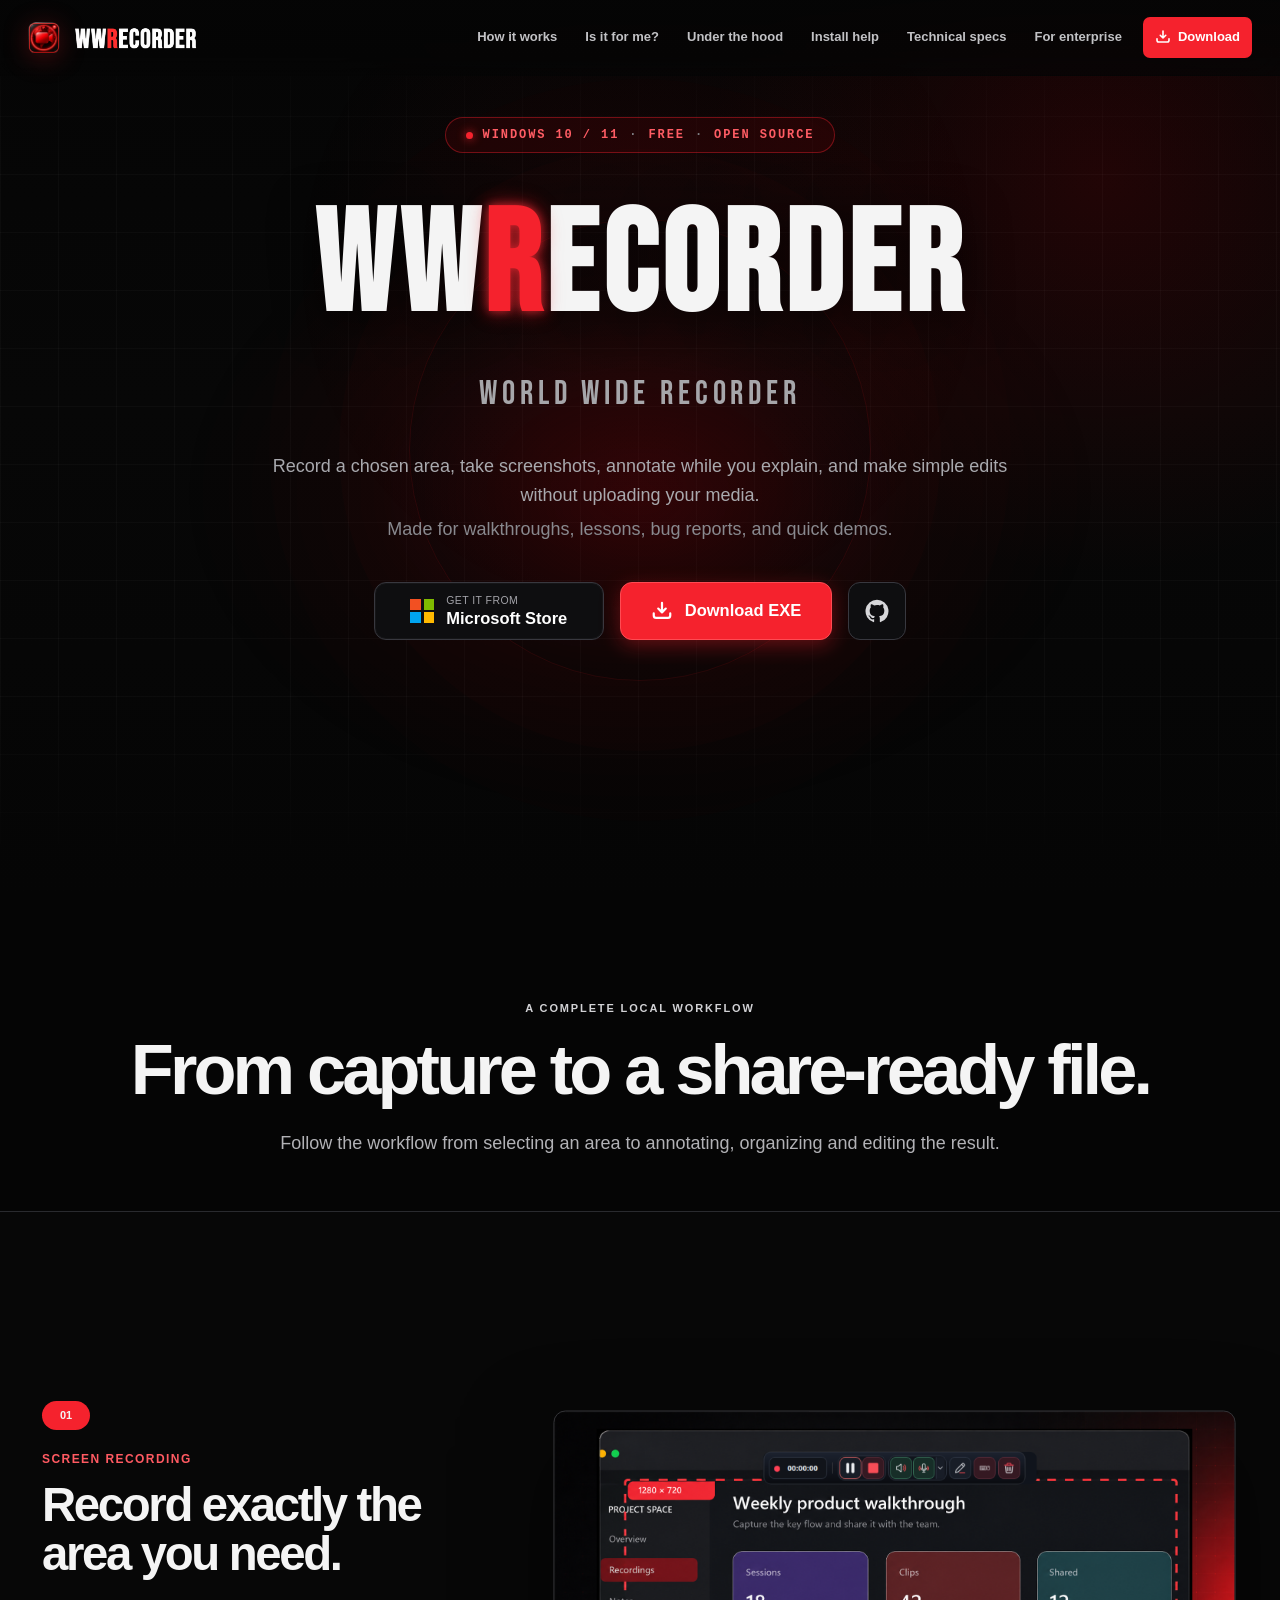
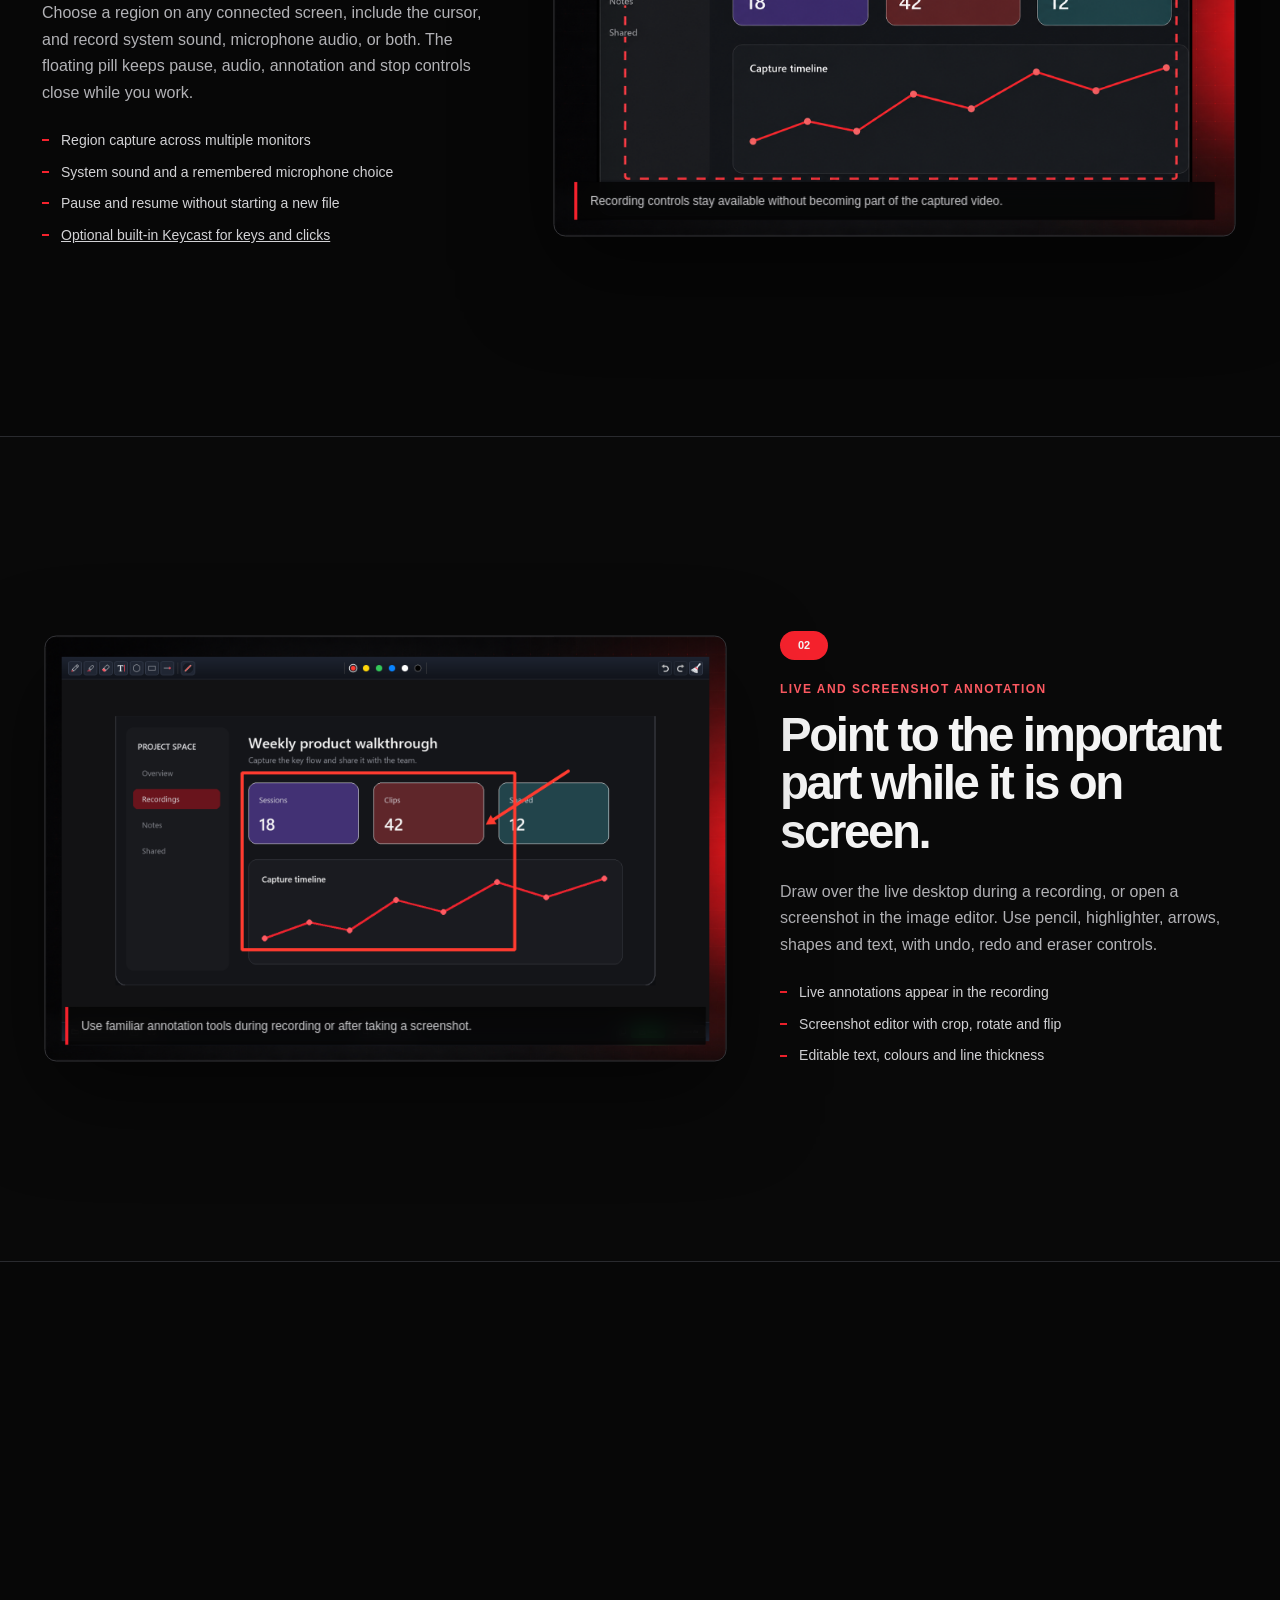
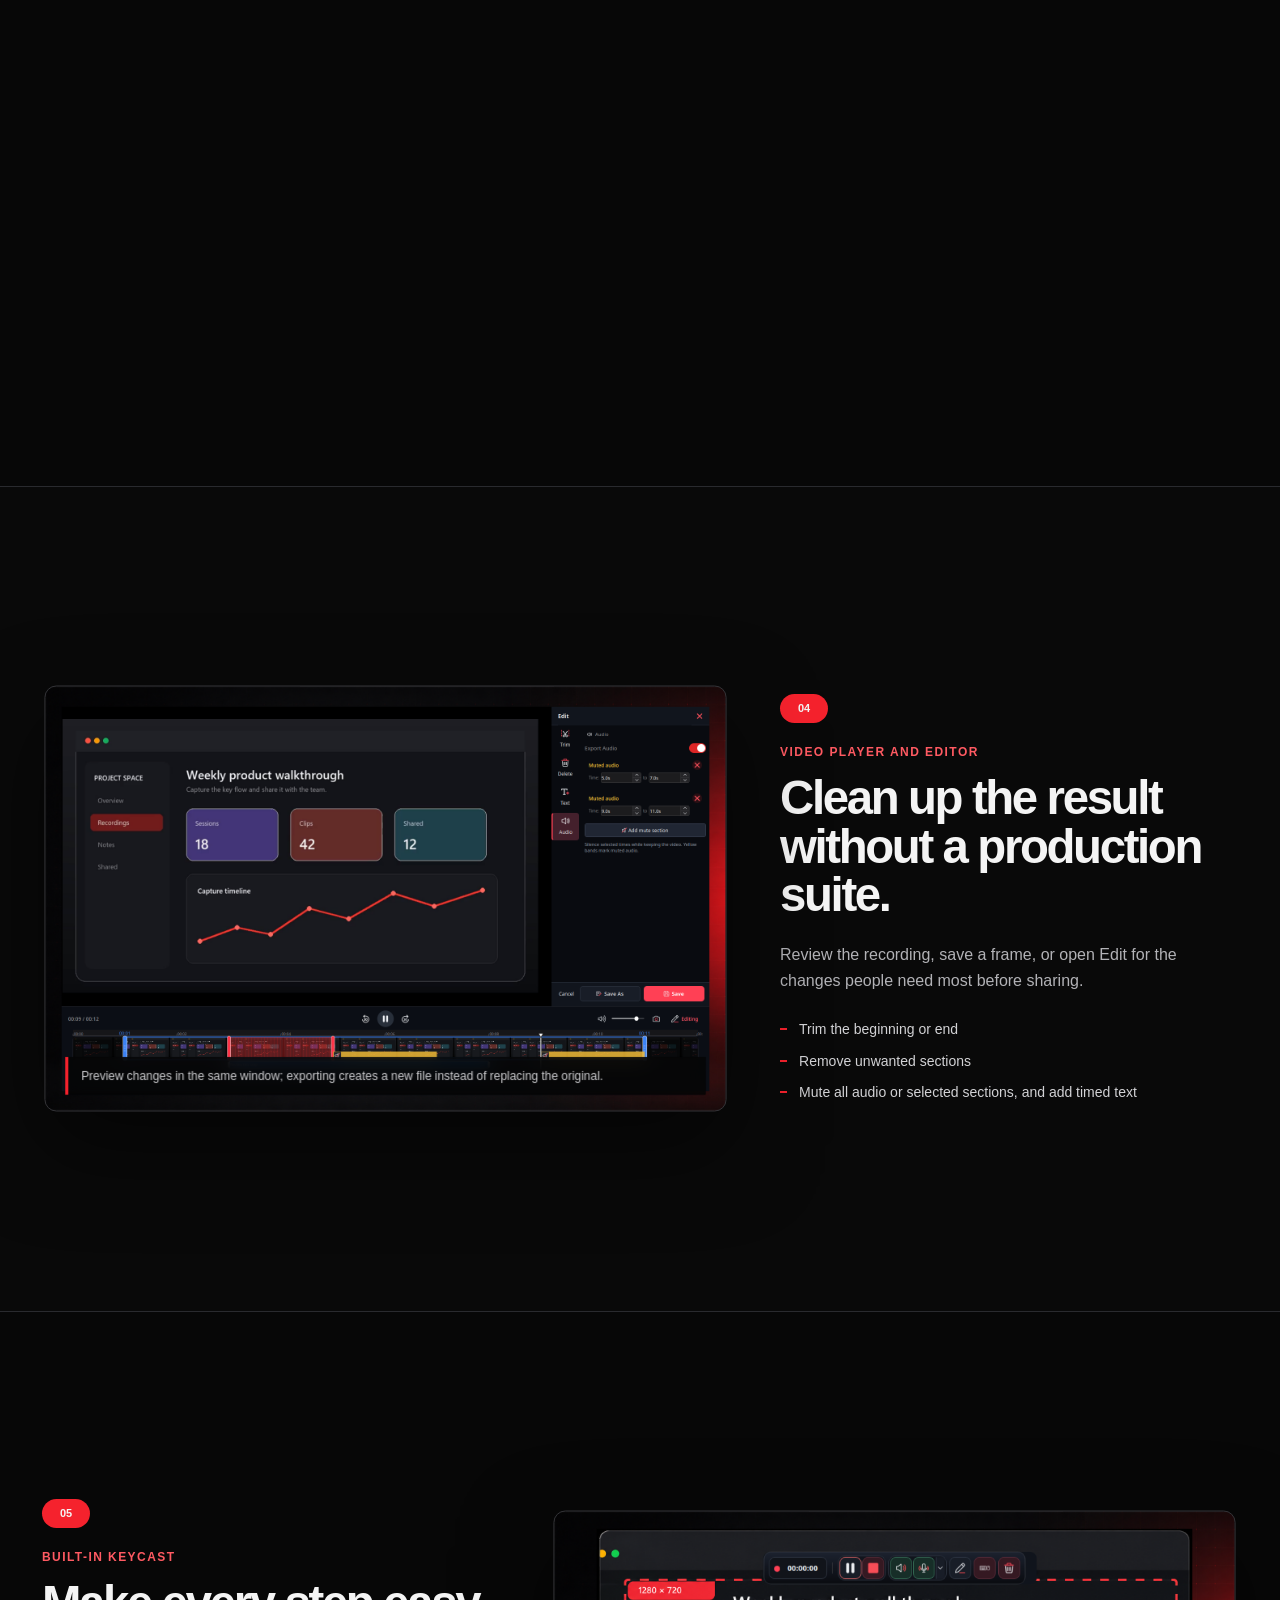
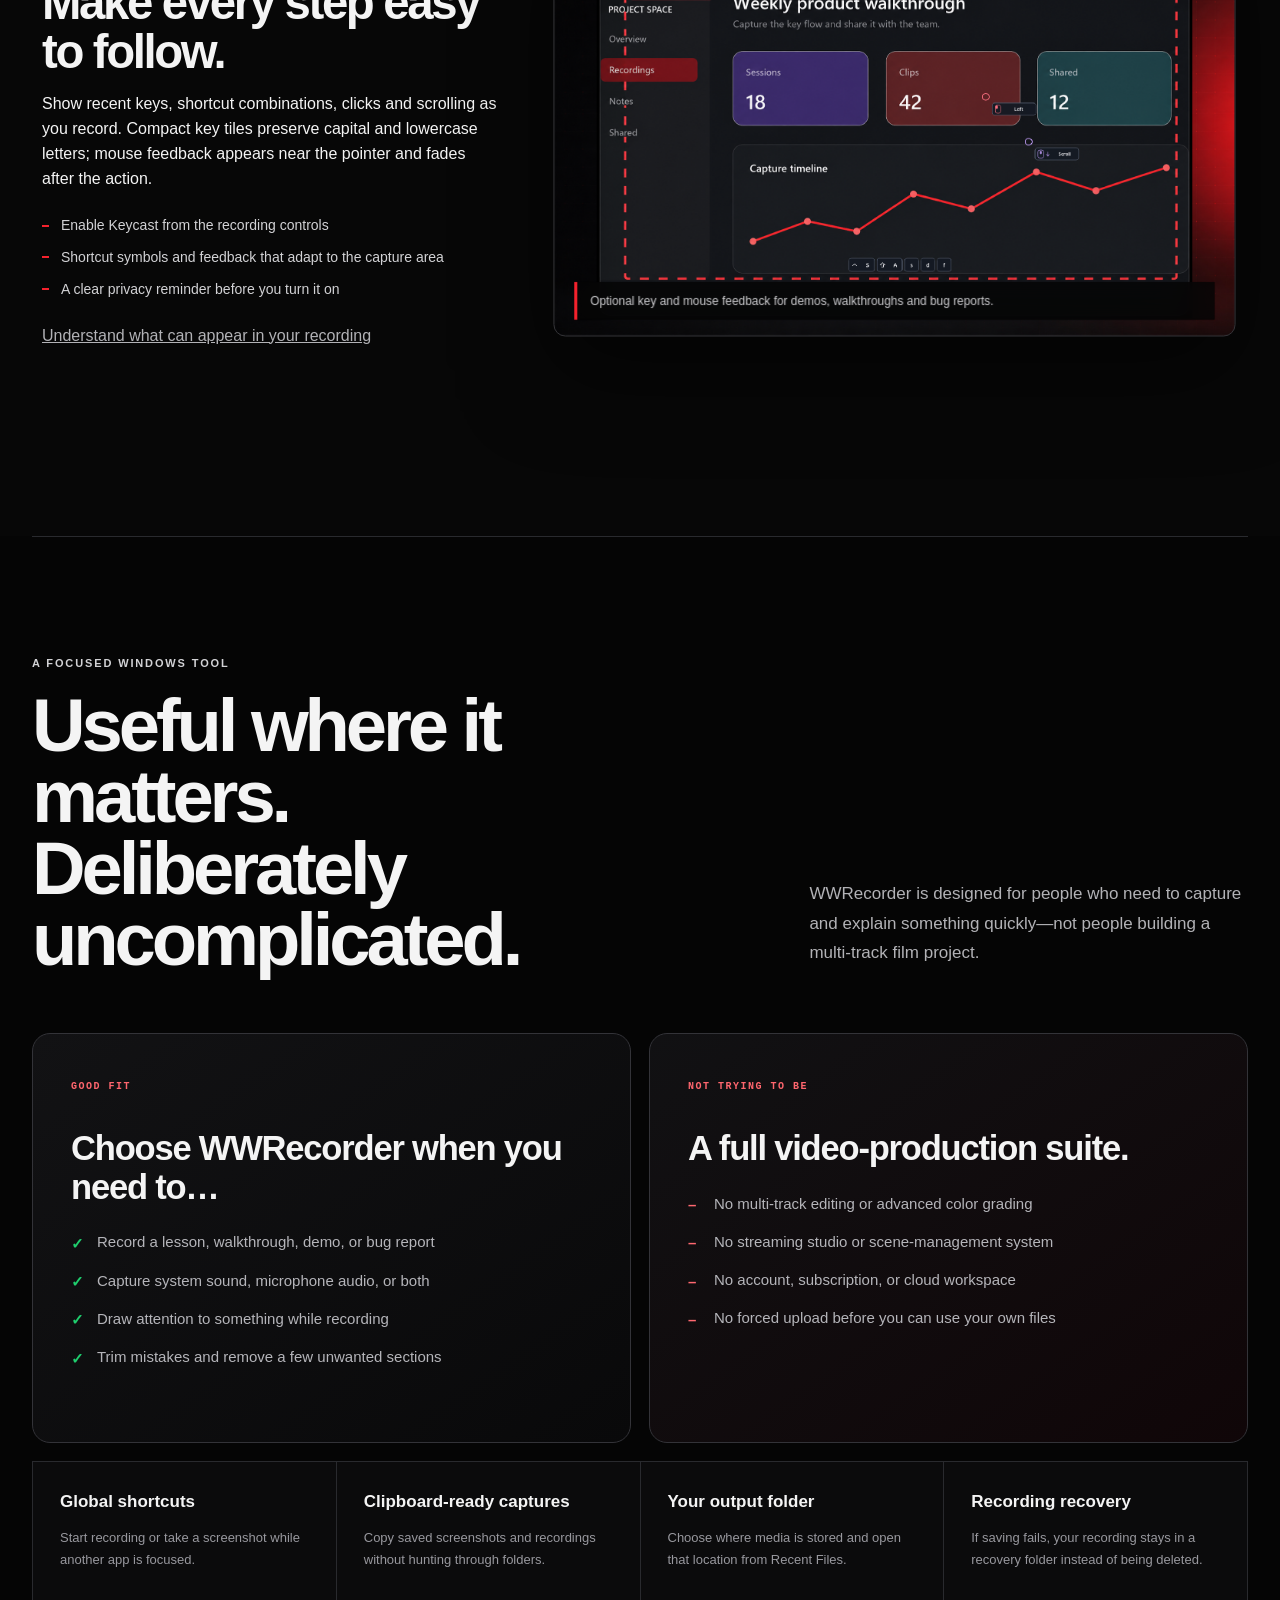
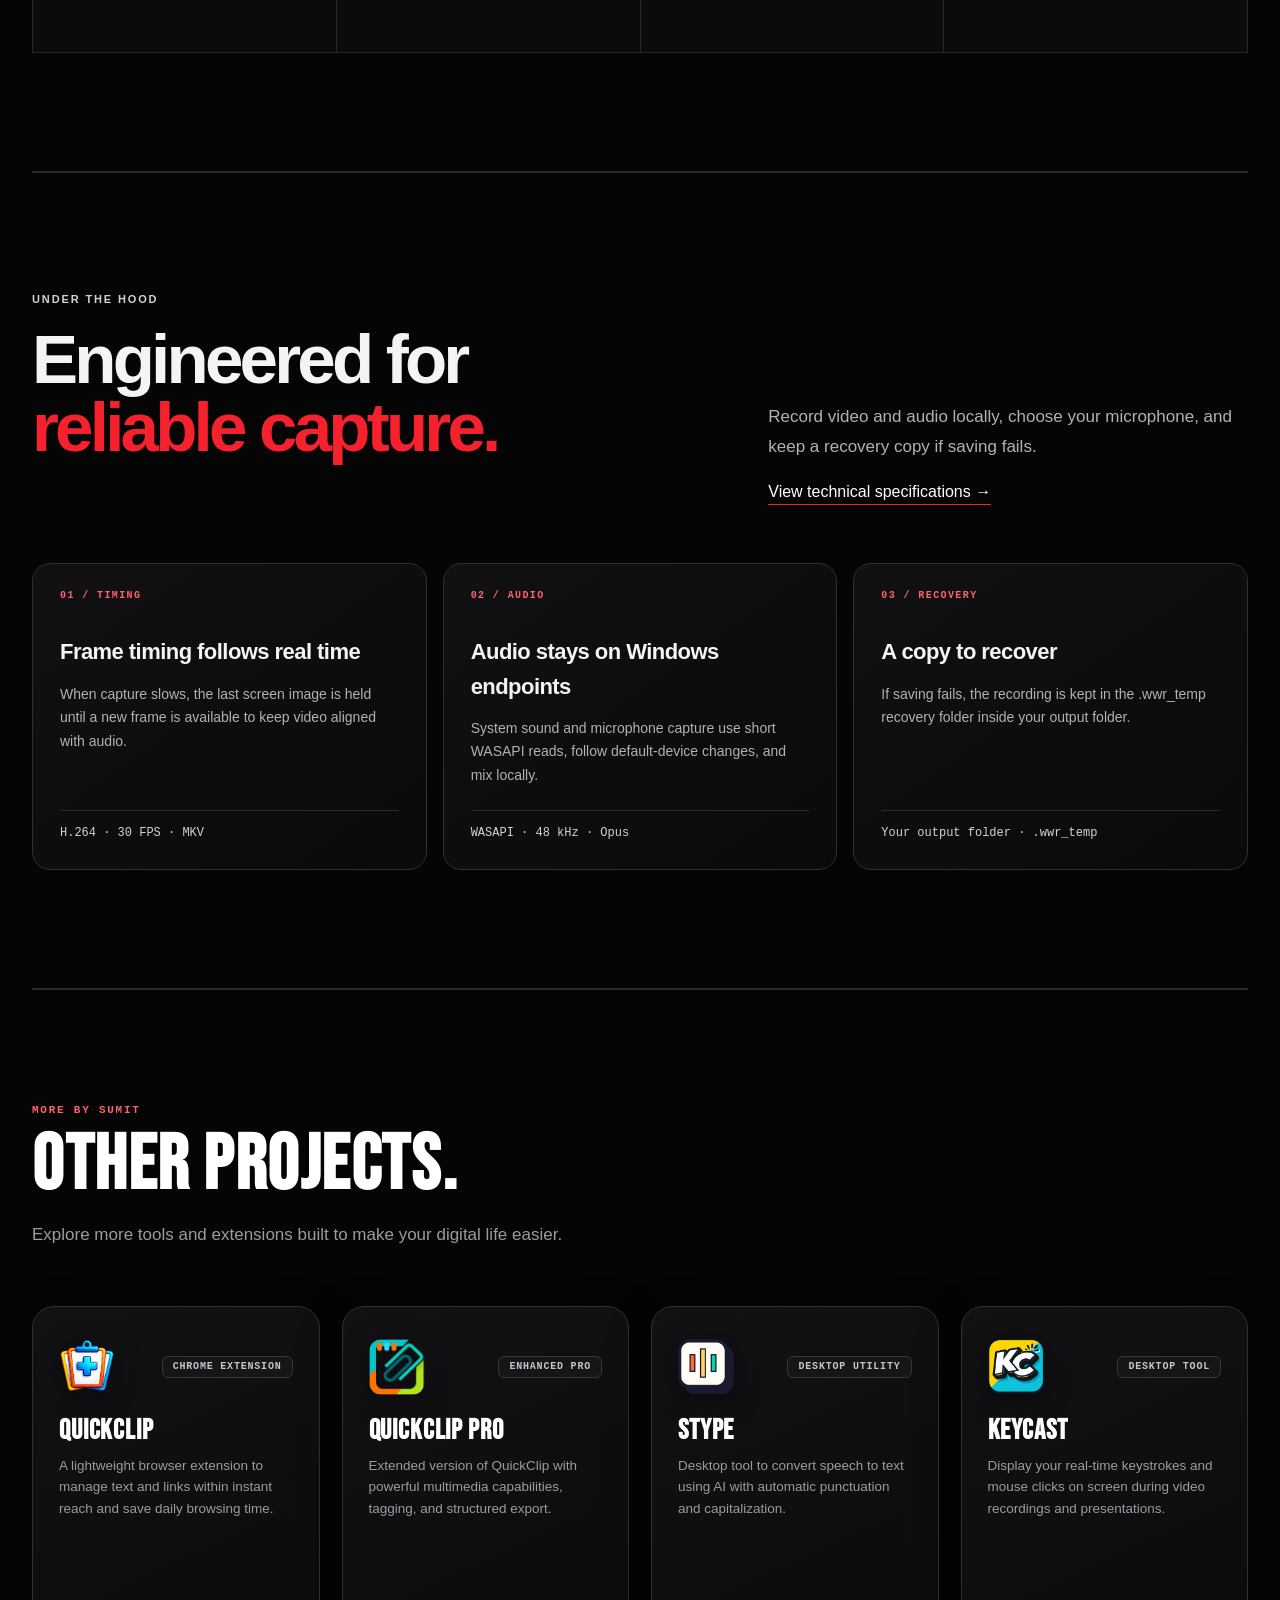
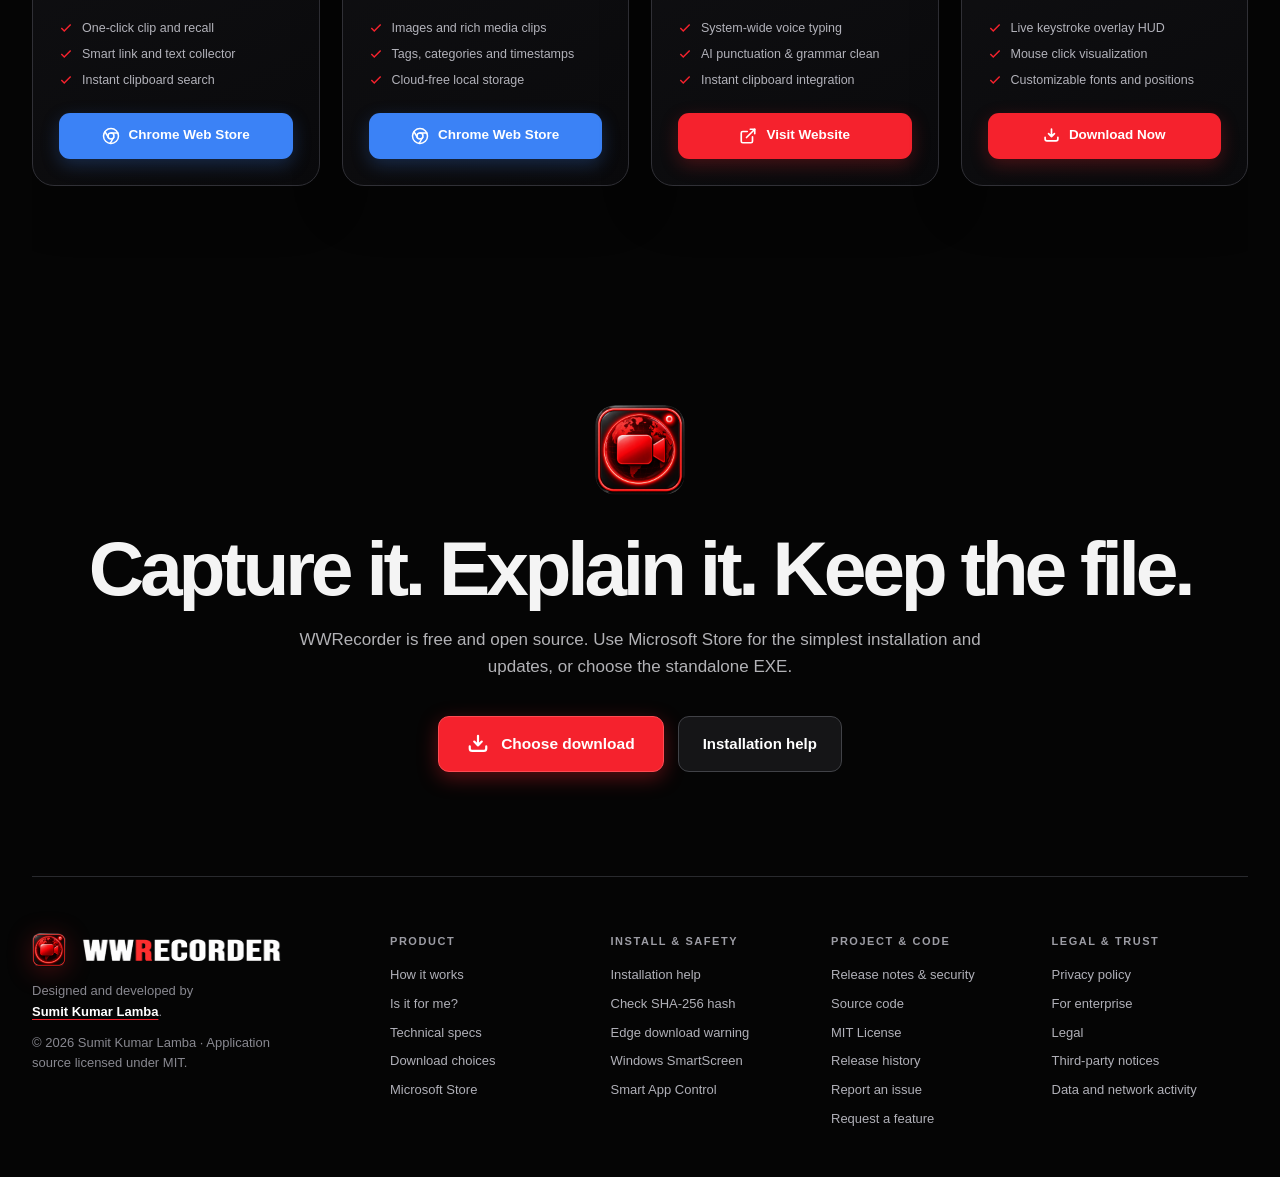
==== commit dd7a4505: "WWRecorder 1.7 source" ====
--- a/index.html
+++ b/index.html
@@ -15,7 +15,7 @@
   <link rel="preconnect" href="https://fonts.googleapis.com">
   <link rel="preconnect" href="https://fonts.gstatic.com" crossorigin>
   <link href="https://fonts.googleapis.com/css2?family=Bebas+Neue&display=swap" rel="stylesheet">
-  <link rel="stylesheet" href="style.css?v=18">
+  <link rel="stylesheet" href="style.css?v=17">
   <title>WWRecorder | Screen recording, screenshots and editing for Windows</title>
 </head>
 <body data-page="home">
@@ -50,32 +50,6 @@
           </a>
         </div>
       </div>
-      <div class="hero-contributors" aria-label="Special thanks to contributors">
-        <span class="contributors-label">SPECIAL THANKS TO CONTRIBUTORS:</span>
-        <div class="contributors-list">
-          <svg class="contributor-star" viewBox="0 0 24 24" fill="none" stroke="#f59e0b" stroke-width="2" stroke-linecap="round" stroke-linejoin="round" aria-hidden="true"><polygon points="12 2 15.09 8.26 22 9.27 17 14.14 18.18 21.02 12 17.77 5.82 21.02 7 14.14 2 9.27 8.91 8.26 12 2"/></svg>
-          <span class="contributor-item has-tooltip" tabindex="0">
-            <span>Sanjana Yadav</span>
-            <span class="contributor-tooltip" role="tooltip">Found Bugs</span>
-          </span>
-          <svg class="contributor-star" viewBox="0 0 24 24" fill="none" stroke="#f59e0b" stroke-width="2" stroke-linecap="round" stroke-linejoin="round" aria-hidden="true"><polygon points="12 2 15.09 8.26 22 9.27 17 14.14 18.18 21.02 12 17.77 5.82 21.02 7 14.14 2 9.27 8.91 8.26 12 2"/></svg>
-          <span class="contributor-item has-tooltip" tabindex="0">
-            <span>Neha Dumane</span>
-            <span class="contributor-tooltip" role="tooltip">Found Bugs</span>
-          </span>
-          <svg class="contributor-star" viewBox="0 0 24 24" fill="none" stroke="#f59e0b" stroke-width="2" stroke-linecap="round" stroke-linejoin="round" aria-hidden="true"><polygon points="12 2 15.09 8.26 22 9.27 17 14.14 18.18 21.02 12 17.77 5.82 21.02 7 14.14 2 9.27 8.91 8.26 12 2"/></svg>
-          <span class="contributor-item has-tooltip" tabindex="0">
-            <span>Sidhant Singh</span>
-            <span class="contributor-tooltip" role="tooltip">Found Bugs</span>
-          </span>
-          <svg class="contributor-star" viewBox="0 0 24 24" fill="none" stroke="#f59e0b" stroke-width="2" stroke-linecap="round" stroke-linejoin="round" aria-hidden="true"><polygon points="12 2 15.09 8.26 22 9.27 17 14.14 18.18 21.02 12 17.77 5.82 21.02 7 14.14 2 9.27 8.91 8.26 12 2"/></svg>
-          <span class="contributor-item has-tooltip" tabindex="0">
-            <span>Vinayak Gupta</span>
-            <span class="contributor-tooltip" role="tooltip">Contributed Code</span>
-          </span>
-          <svg class="contributor-star" viewBox="0 0 24 24" fill="none" stroke="#f59e0b" stroke-width="2" stroke-linecap="round" stroke-linejoin="round" aria-hidden="true"><polygon points="12 2 15.09 8.26 22 9.27 17 14.14 18.18 21.02 12 17.77 5.82 21.02 7 14.14 2 9.27 8.91 8.26 12 2"/></svg>
-        </div>
-      </div>
     </section>
 
     <section class="feature-intro section-pad" id="features">
@@ -272,6 +246,6 @@
       </div>
     </div>
   </footer>
-  <script src="script.js?v=14" defer></script>
+  <script src="script.js?v=13" defer></script>
 </body>
 </html>
--- a/style.css
+++ b/style.css
@@ -399,19 +399,6 @@
 /* Centered compact footer bottom */
 .footer-bottom{grid-column:1/-1;text-align:center;margin:36px 0 0;padding-top:22px;border-top:1px solid rgba(255,255,255,.06);color:#74747a;font-size:12.5px;letter-spacing:.02em}
 
-/* Hero bottom contributor thank you strip */
-.hero-contributors{position:absolute;z-index:2;left:0;right:0;bottom:0;min-height:58px;display:flex;align-items:center;justify-content:center;gap:clamp(16px,2.8vw,36px);padding:12px 28px;border-block:1px solid var(--line);background:rgba(9,9,10,.92);backdrop-filter:blur(12px);color:#b0b0b8}
-.contributors-label{color:#76767e;font:700 11px/1 Consolas,monospace;letter-spacing:.16em;text-transform:uppercase}
-.contributor-item{display:inline-flex;align-items:center;gap:8px;color:#c4c4cc;font-size:13.5px;font-weight:550;transition:color .2s}
-.contributor-item:hover{color:#fff}
-.contributor-star{width:15px;height:15px;flex:0 0 15px;color:#f59e0b}
-
-@media(max-width:760px){
-  .hero-contributors{min-height:78px;display:flex;flex-wrap:wrap;align-items:center;justify-content:center;gap:6px 16px;padding:10px 16px;text-align:center}
-  .contributors-label{width:100%;margin-bottom:2px;font-size:10px}
-  .contributor-item{font-size:12px}
-}
-
 /* Clean 4-column footer with centered bottom copyright */
 .site-footer{width:min(var(--max),calc(100% - 64px));margin:0 auto;padding:60px 0 32px;border-top:1px solid var(--line);display:grid;grid-template-columns:280px 1fr;gap:52px}
 .footer-brand{display:flex;flex-direction:column;align-items:flex-start;gap:14px}
@@ -457,29 +444,6 @@
   .footer-columns{grid-template-columns:1fr;gap:24px}
 }
 
-/* Hero bottom contributor thank you strip & tooltips */
-.hero-contributors{position:absolute;z-index:20;left:0;right:0;bottom:0;min-height:58px;display:flex;align-items:center;justify-content:center;gap:22px;padding:10px 24px;border-block:1px solid var(--line);background:rgba(9,9,10,.94);backdrop-filter:blur(12px);color:#b0b0b8}
-.contributors-label{color:#787882;font:700 11px/1 Consolas,monospace;letter-spacing:.16em;text-transform:uppercase;white-space:nowrap}
-.contributors-list{display:inline-flex;align-items:center;gap:14px}
-.contributor-star{width:14px;height:14px;flex:0 0 14px;color:#f59e0b}
-.contributor-item{position:relative;display:inline-flex;align-items:center;color:#c4c4cc;font-size:13.5px;font-weight:550;cursor:pointer;padding:4px 8px;border-radius:6px;transition:color .2s,background .2s;user-select:none}
-.contributor-item:hover,.contributor-item:focus-visible{color:#fff;background:rgba(255,255,255,.06);outline:none}
-
-/* Themed Tooltip */
-.contributor-tooltip{position:absolute;bottom:calc(100% + 10px);left:50%;transform:translateX(-50%) translateY(4px);padding:6px 12px;border:1px solid #383842;border-radius:8px;background:#151518;color:#f0f0f4;font:700 11px/1 Consolas,monospace;letter-spacing:.06em;white-space:nowrap;box-shadow:0 12px 30px rgba(0,0,0,.65),0 0 0 1px rgba(245,34,45,.12);pointer-events:none;opacity:0;visibility:hidden;transition:opacity .2s var(--ease),transform .2s var(--ease),visibility .2s;z-index:100}
-.contributor-tooltip::after{content:"";position:absolute;top:100%;left:50%;transform:translateX(-50%);border-width:5px;border-style:solid;border-color:#151518 transparent transparent transparent}
-.contributor-item:hover .contributor-tooltip,.contributor-item:focus-visible .contributor-tooltip{opacity:1;visibility:visible;transform:translateX(-50%) translateY(0)}
-
-@media(max-width:960px){
-  .hero-contributors{min-height:74px;flex-direction:column;gap:8px;padding:10px 16px;text-align:center}
-  .contributors-list{flex-wrap:wrap;justify-content:center;gap:8px 12px}
-}
-@media(max-width:600px){
-  .hero-contributors{min-height:84px}
-  .contributors-label{font-size:10px}
-  .contributor-item{font-size:12px}
-}
-
 /* PowerShell command copy snippet in hash checker */
 .code-copy-snippet{position:relative;display:flex;align-items:center;justify-content:space-between;gap:12px;margin:8px 0;padding:10px 14px;background:#060607;border:1px solid #303036;border-radius:9px;overflow:hidden}
 .code-copy-snippet code{font:12.5px/1.4 Consolas,monospace;color:#e2e2e8;background:transparent!important;border:none!important;padding:0!important;overflow-x:auto;white-space:nowrap}
@@ -520,11 +484,6 @@
 @media(max-width:600px){
   .download-modal{padding:10px}
   .download-dialog{width:100%;max-height:calc(100vh - 20px)}
-  .hero-contributors{min-height:76px;display:block;padding:9px 0 8px;text-align:left}
-  .hero-contributors .contributors-label{position:absolute;top:10px;left:12px;right:12px;width:auto;margin:0;text-align:center}
-  .contributors-list{position:absolute;left:0;bottom:7px;width:max-content;flex-wrap:nowrap!important;justify-content:flex-start!important;gap:8px 12px;will-change:transform,opacity;animation:contributors-slide 14s var(--ease) infinite}
-  .contributors-list:hover,.contributors-list:focus-within{animation-play-state:paused}
-  .contributor-item{white-space:nowrap}
   .help-section{padding:22px 16px}
   .help-visual{padding:10px}
   .edge-file{grid-template-columns:30px minmax(0,1fr) auto;gap:8px;padding:13px 10px}
@@ -558,20 +517,6 @@
   .hero-centered .hero-actions{grid-template-columns:1fr 42px;gap:7px;margin-top:12px}
   .hero-centered .store-button,.hero-centered .button{min-height:42px;height:42px}
   .github-button{width:42px;min-width:42px;height:42px;min-height:42px}
-  .hero-contributors{min-height:70px}
-}
-
-@keyframes contributors-slide{
-  0%{opacity:0;transform:translateX(12px)}
-  8%,12%{opacity:1;transform:translateX(12px)}
-  46%,54%{opacity:1;transform:translateX(calc(100vw - 100% - 12px))}
-  88%,92%{opacity:1;transform:translateX(12px)}
-  100%{opacity:0;transform:translateX(12px)}
-}
-
-@media(prefers-reduced-motion:reduce) and (max-width:600px){
-  .contributors-list{left:12px;right:12px;width:auto;overflow-x:auto;animation:none;transform:none;opacity:1;scrollbar-width:none}
-  .contributors-list::-webkit-scrollbar{display:none}
 }
 
 /* Security notice stays below navigation and yields to modal dialogs. */
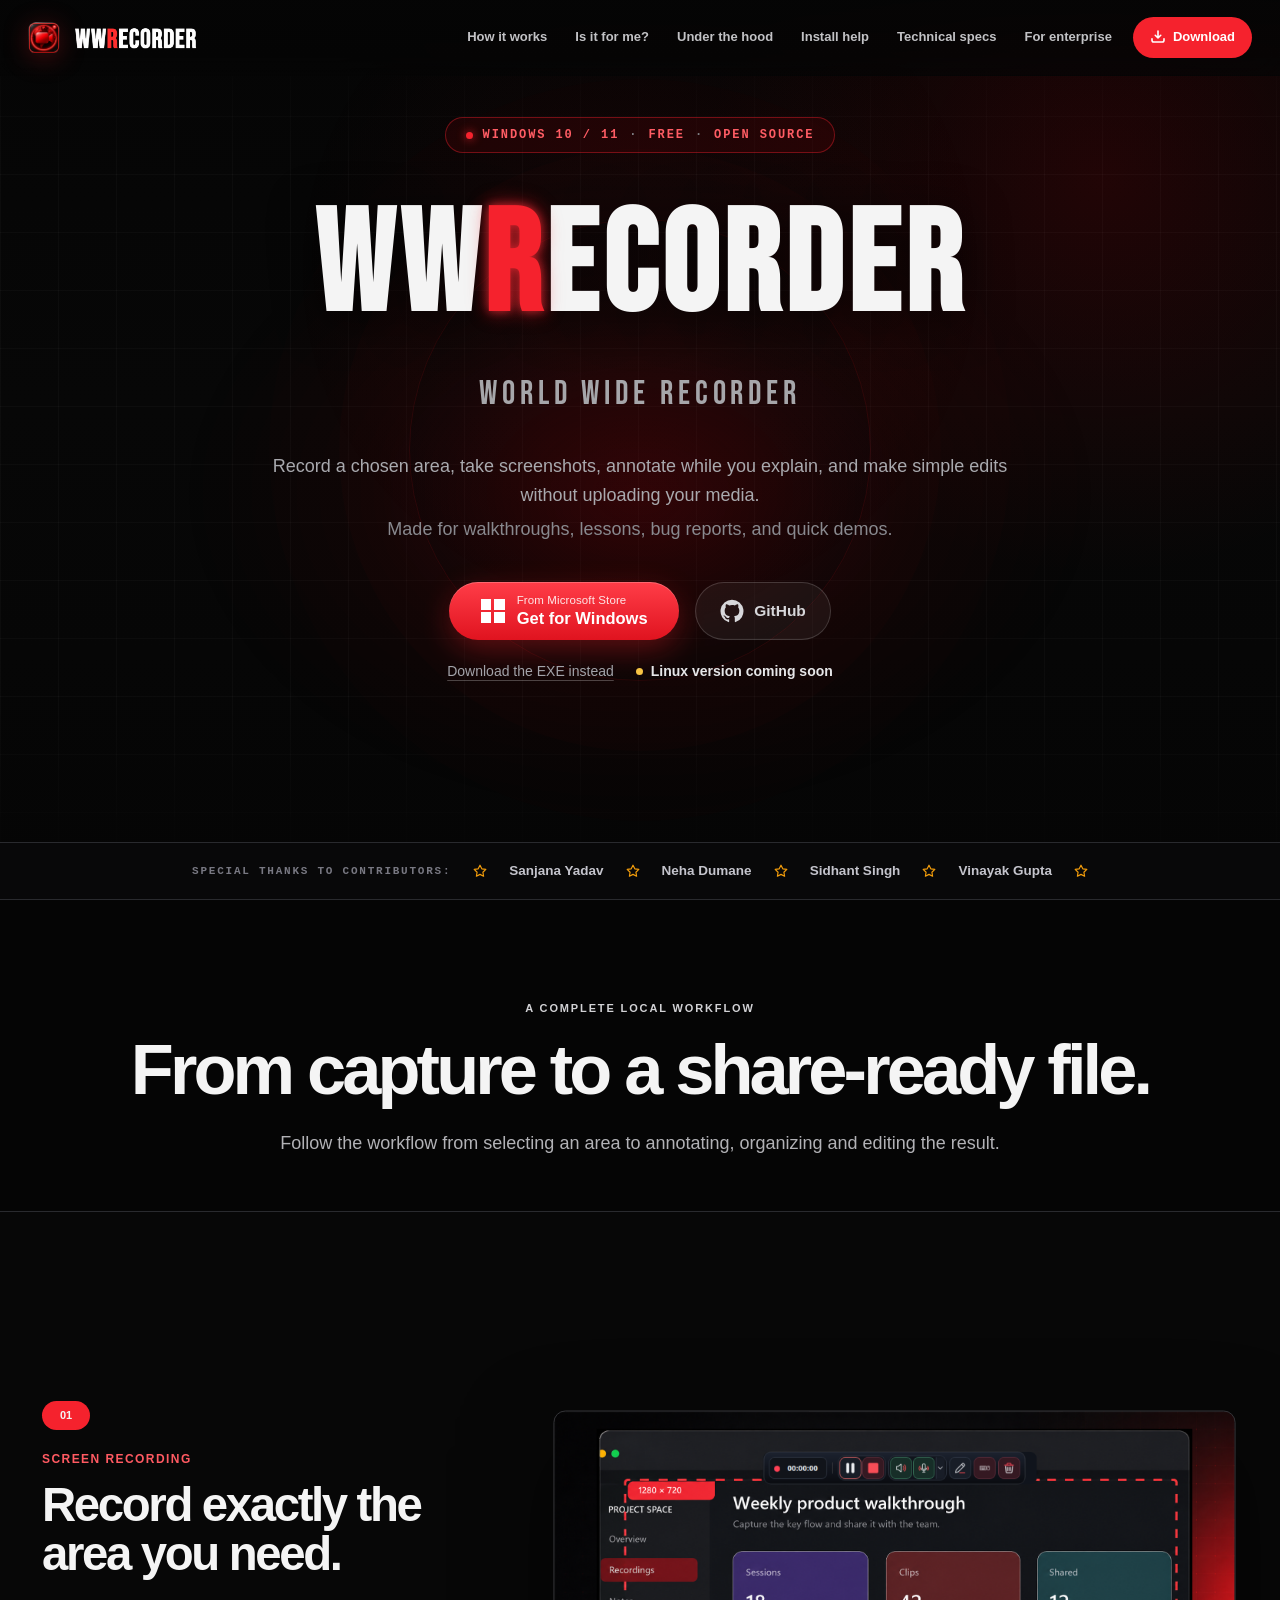
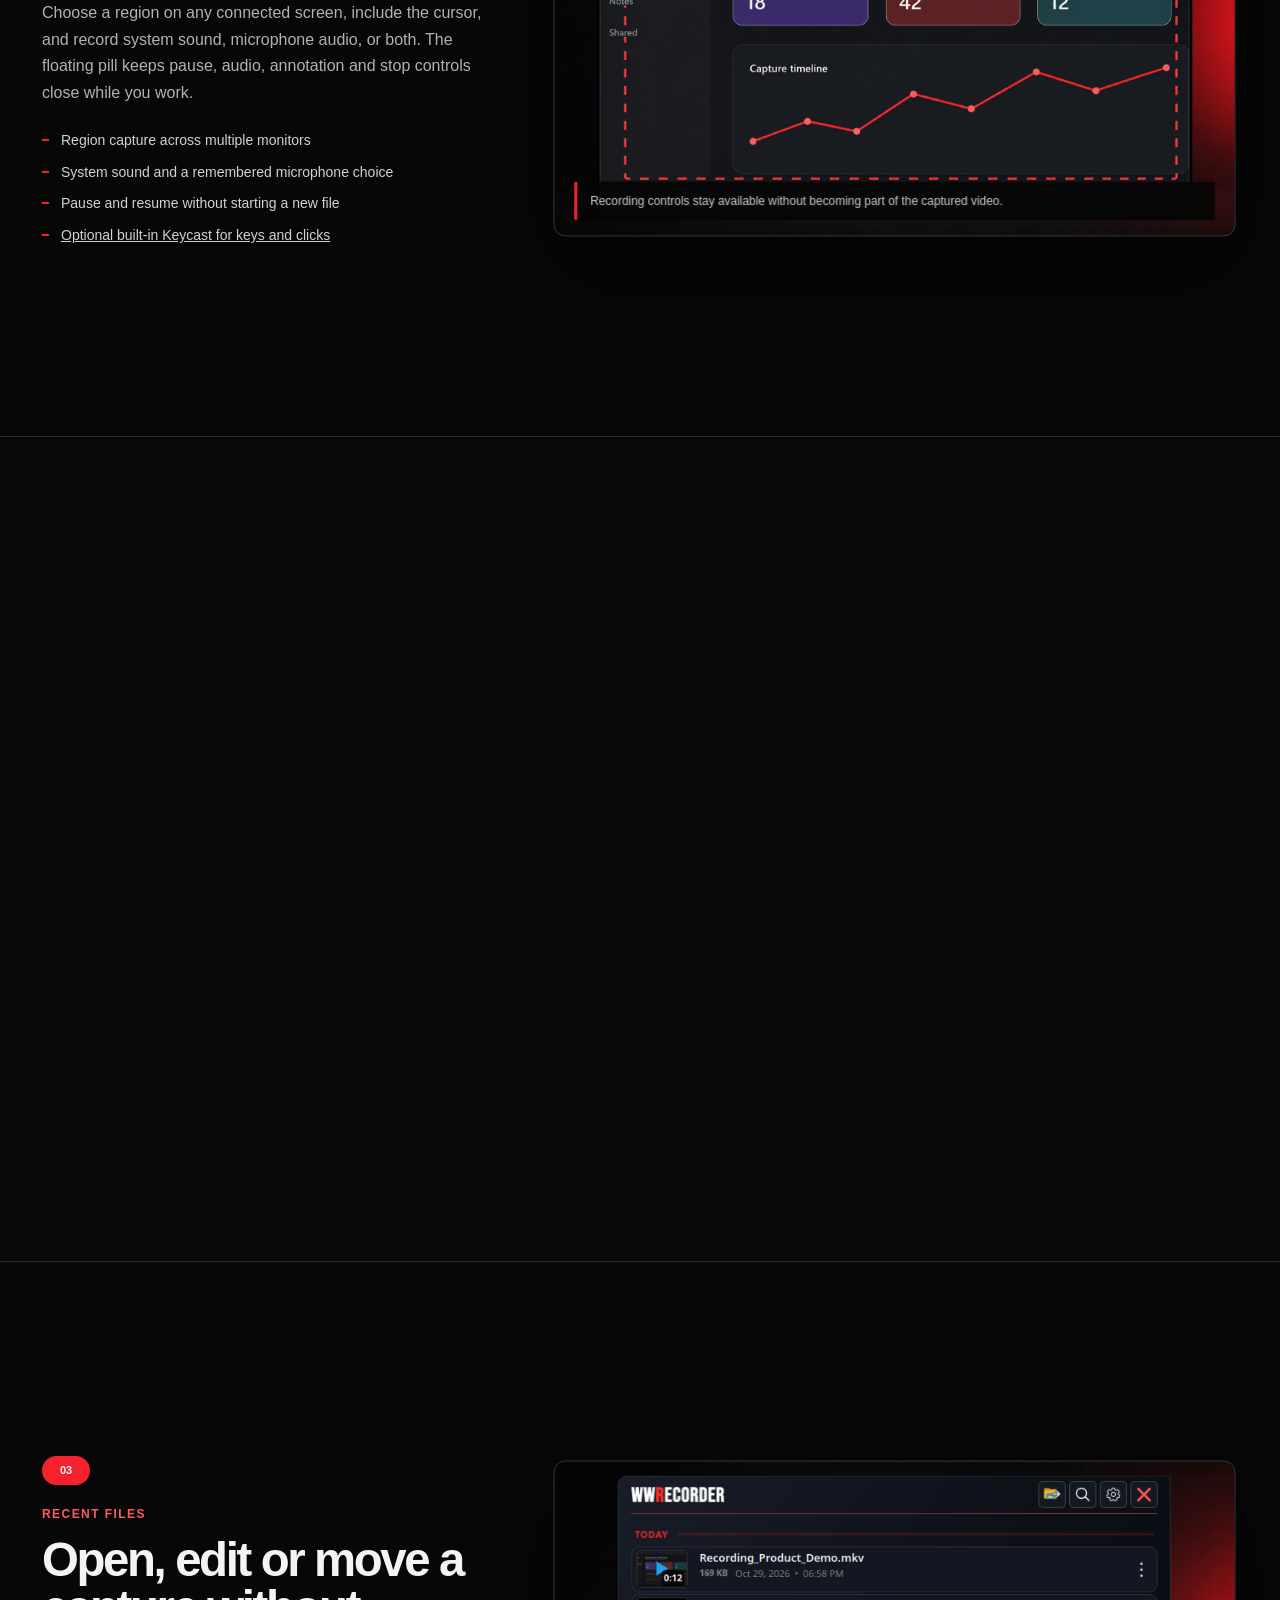
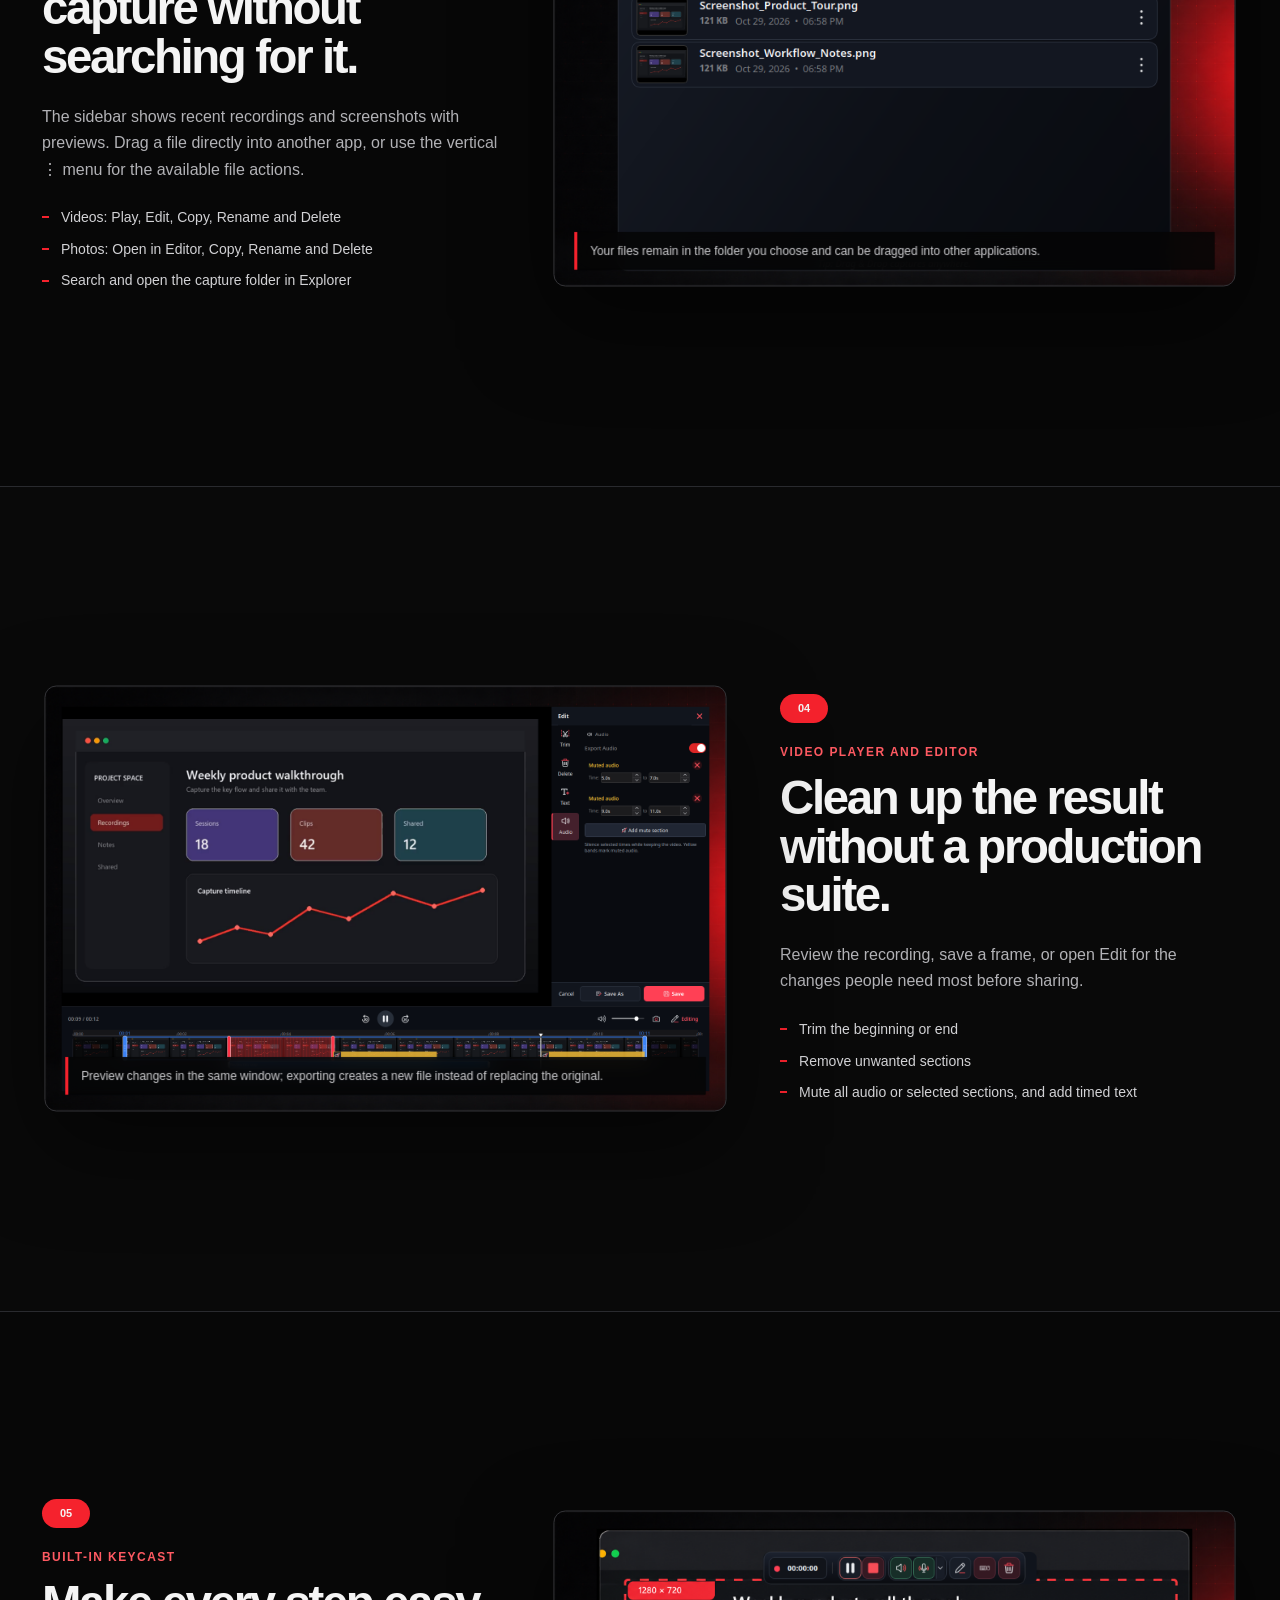
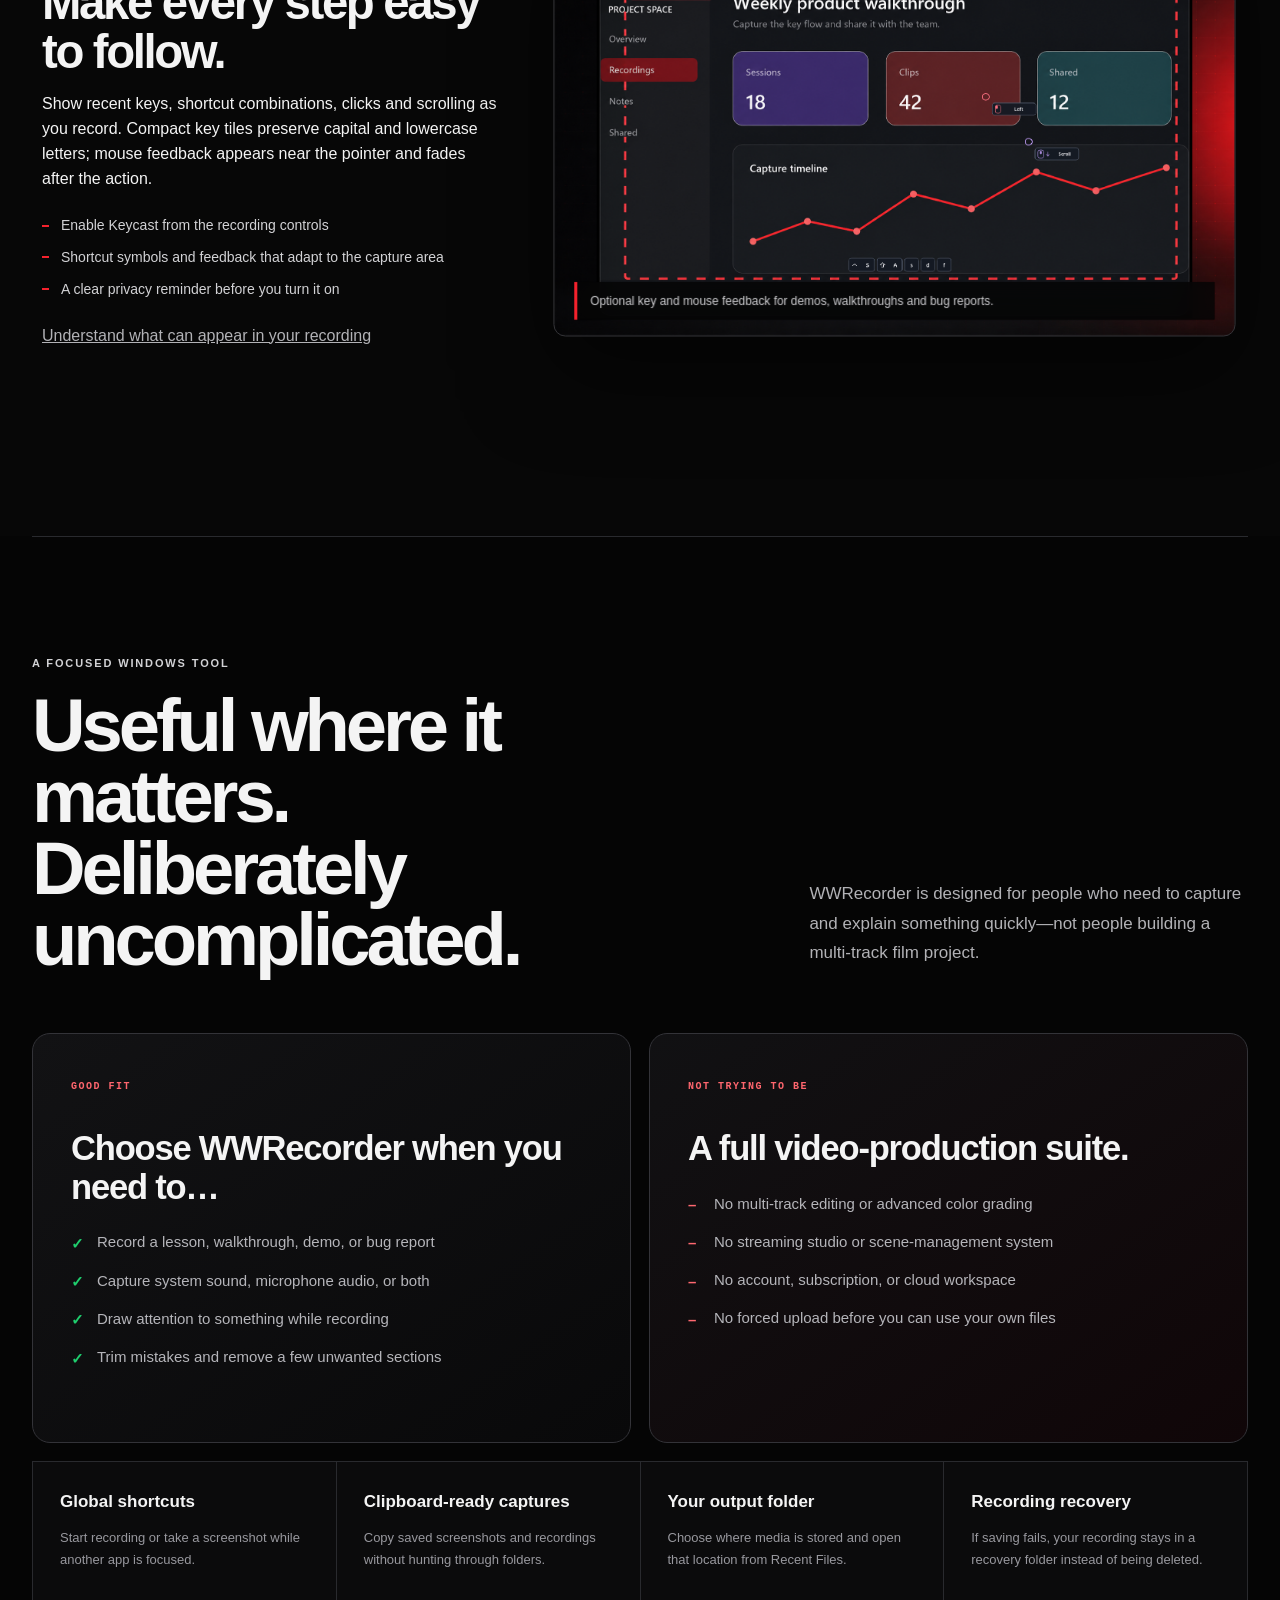
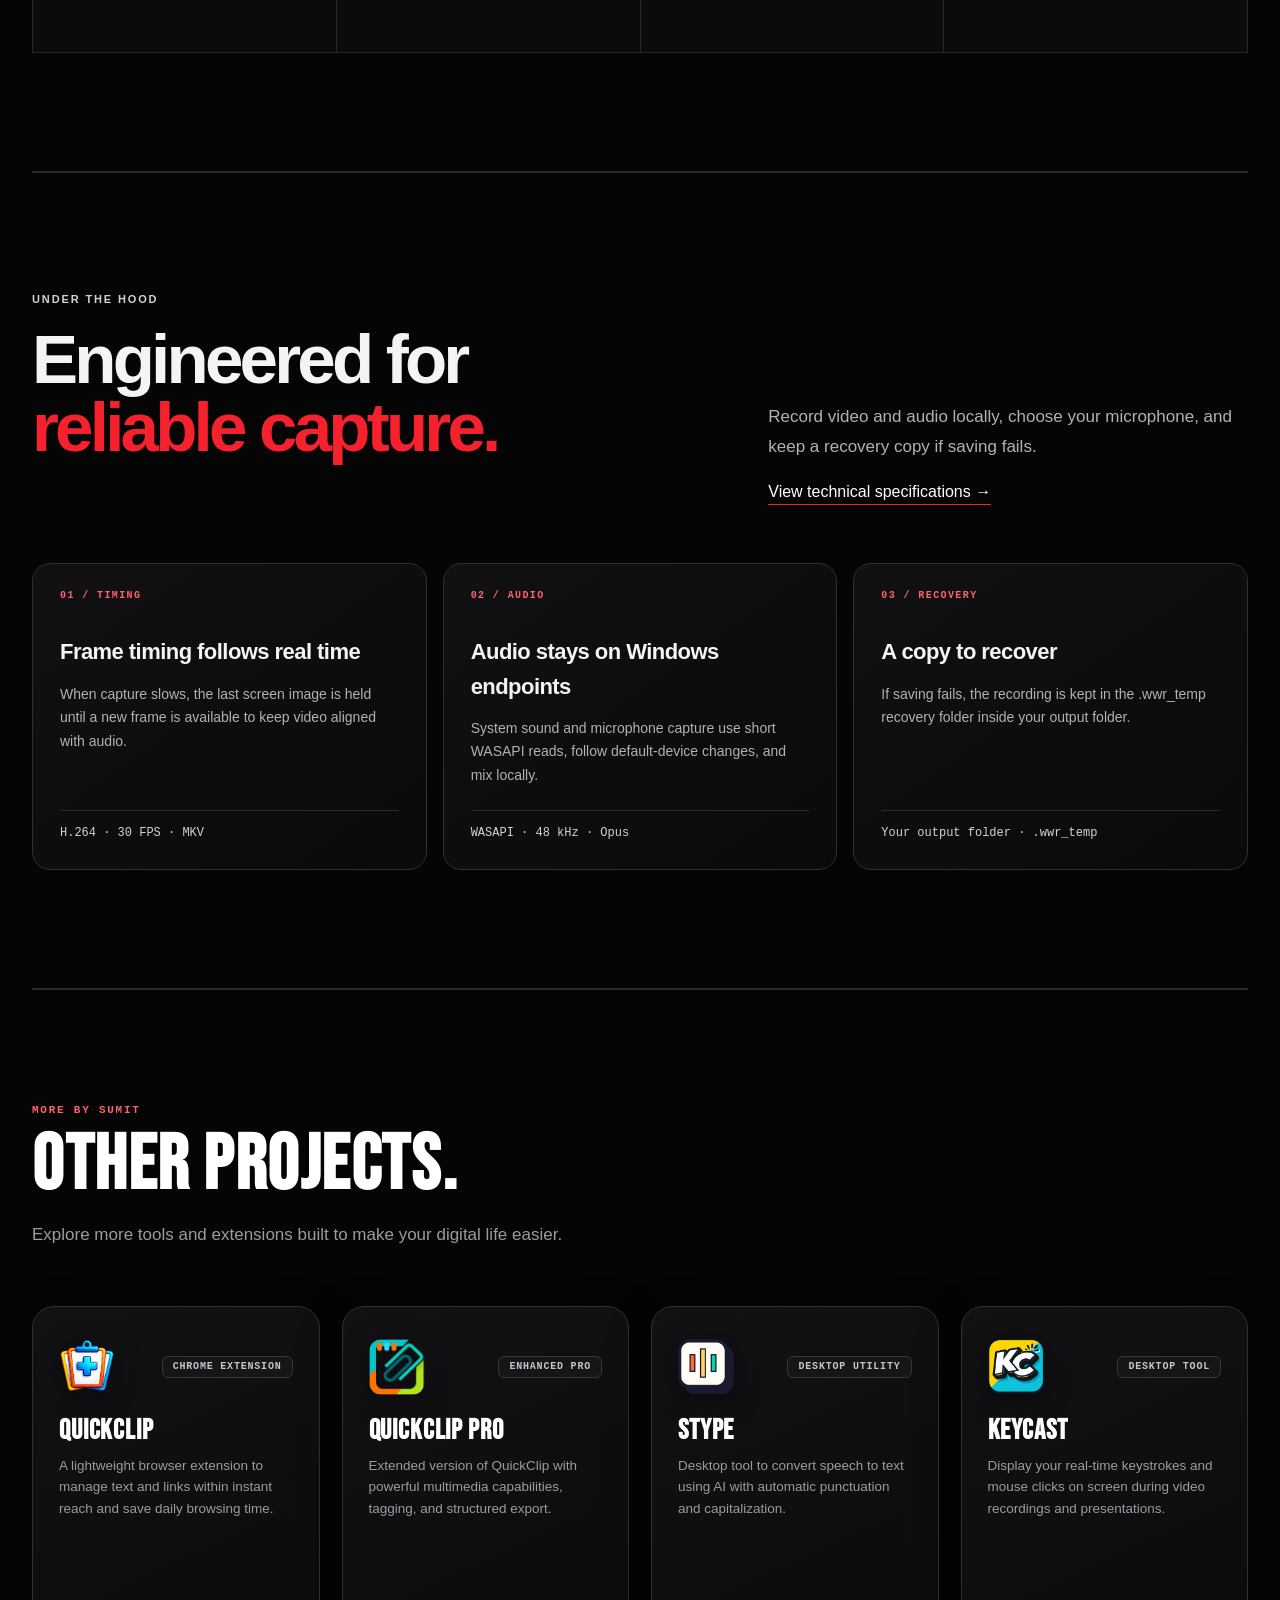
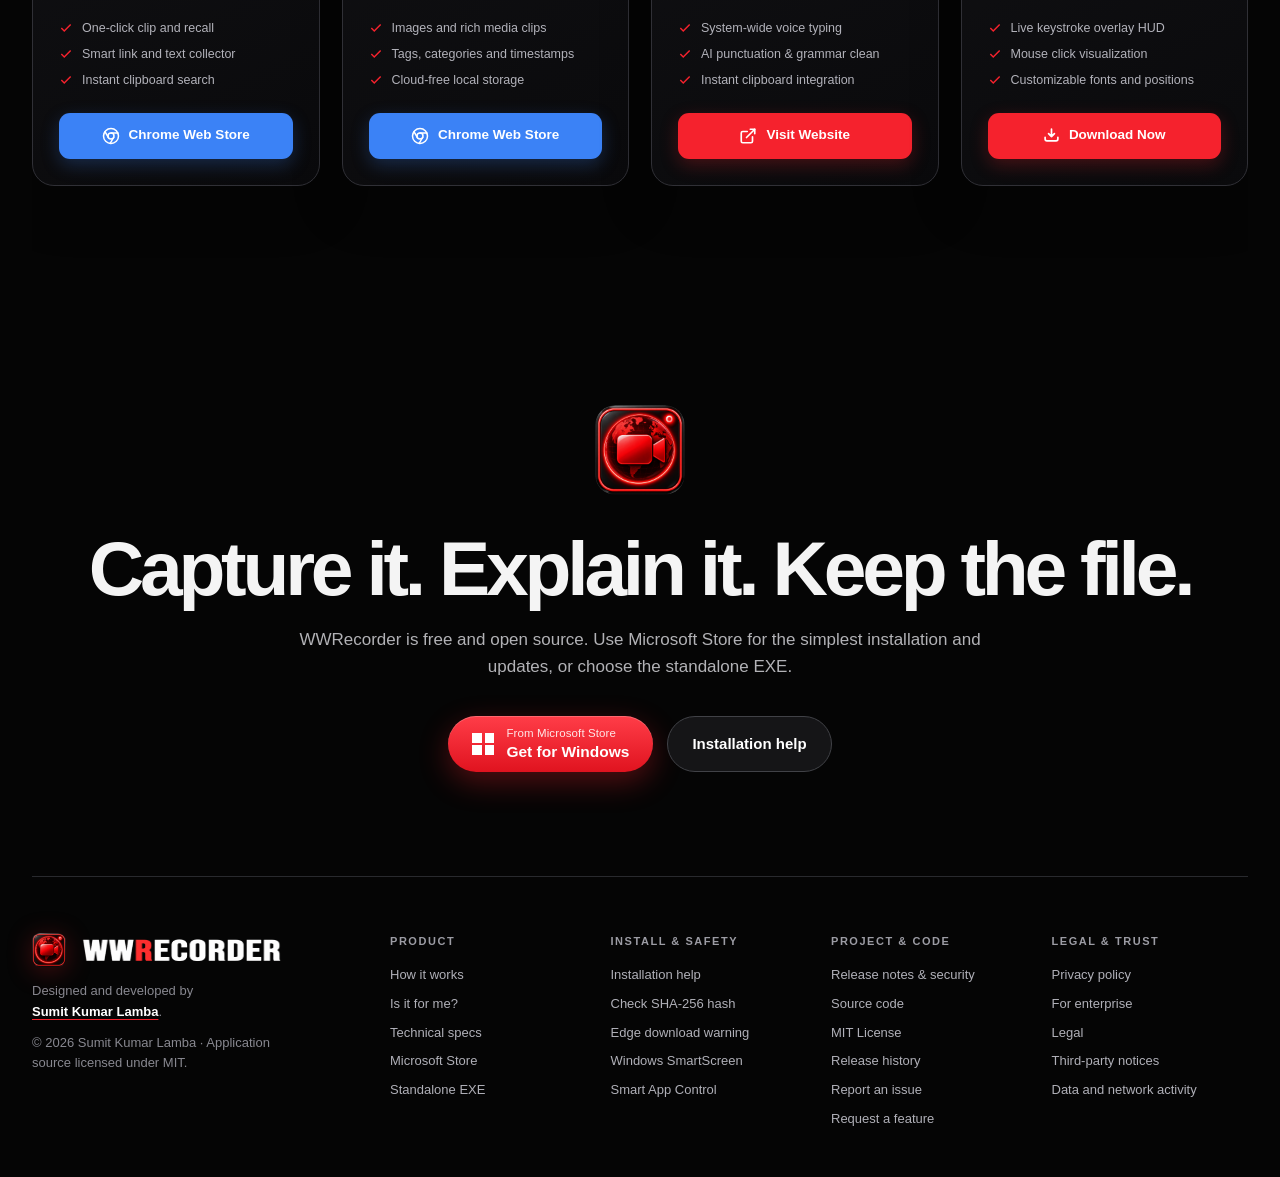
==== commit 4d0fdfd2: "Make Microsoft Store the main download and round the buttons Co-Authored-By: Claude Opus 5.5 <norepl" ====
--- a/index.html
+++ b/index.html
@@ -15,7 +15,7 @@
   <link rel="preconnect" href="https://fonts.googleapis.com">
   <link rel="preconnect" href="https://fonts.gstatic.com" crossorigin>
   <link href="https://fonts.googleapis.com/css2?family=Bebas+Neue&display=swap" rel="stylesheet">
-  <link rel="stylesheet" href="style.css?v=17">
+  <link rel="stylesheet" href="style.css?v=19">
   <title>WWRecorder | Screen recording, screenshots and editing for Windows</title>
 </head>
 <body data-page="home">
@@ -43,11 +43,38 @@
         <p class="hero-name">World Wide Recorder</p>
         <p class="hero-description">Record a chosen area, take screenshots, annotate while you explain, and make simple edits without uploading your media.<span class="hero-description-detail">Made for walkthroughs, lessons, bug reports, and quick demos.</span></p>
         <div class="hero-actions">
-          <a class="store-button" href="ms-windows-store://pdp/?productid=9PBS5VDWFXND" aria-label="Get WWRecorder from Microsoft Store"><span class="ms-logo" aria-hidden="true"><i></i><i></i><i></i><i></i></span><span><small>Get it from</small>Microsoft Store</span></a>
-          <a class="button button-primary" href="download.html"><img class="download-icon" src="icons/download-tray.svg" alt="" aria-hidden="true"> Download EXE</a>
+          <a class="store-button" href="ms-windows-store://pdp/?productid=9PBS5VDWFXND" aria-label="Get WWRecorder for Windows from Microsoft Store"><span class="ms-logo" aria-hidden="true"><i></i><i></i><i></i><i></i></span><span><small>From Microsoft Store</small>Get for Windows</span></a>
           <a class="github-button" href="https://github.com/akasumitlamba/WWRecorder" target="_blank" rel="noopener" aria-label="View source code on GitHub">
             <svg viewBox="0 0 24 24" aria-hidden="true"><path fill="currentColor" d="M12 .7a11.5 11.5 0 0 0-3.64 22.41c.58.11.79-.25.79-.56v-2.23c-3.22.7-3.9-1.37-3.9-1.37-.53-1.34-1.29-1.7-1.29-1.7-1.05-.72.08-.71.08-.71 1.17.08 1.78 1.2 1.78 1.2 1.04 1.78 2.72 1.27 3.38.97.1-.75.4-1.27.74-1.56-2.57-.29-5.27-1.29-5.27-5.69 0-1.26.45-2.28 1.19-3.09-.12-.29-.52-1.47.11-3.05 0 0 .97-.31 3.16 1.18A10.97 10.97 0 0 1 12 6.11c.98 0 1.95.13 2.86.39 2.2-1.49 3.16-1.18 3.16-1.18.63 1.58.23 2.76.11 3.05.74.81 1.19 1.83 1.19 3.09 0 4.42-2.71 5.39-5.29 5.68.42.36.79 1.07.79 2.16v3.25c0 .31.21.68.8.56A11.5 11.5 0 0 0 12 .7Z"/></svg>
-          </a>
+            <span class="github-label">GitHub</span>
+          </a>
+        </div>
+        <p class="hero-alt"><a class="exe-link" href="download.html">Download the EXE instead</a><span class="linux-soon"><i aria-hidden="true"></i>Linux version coming soon</span></p>
+      </div>
+      <div class="hero-contributors" aria-label="Special thanks to contributors">
+        <span class="contributors-label">SPECIAL THANKS TO CONTRIBUTORS:</span>
+        <div class="contributors-list">
+          <svg class="contributor-star" viewBox="0 0 24 24" fill="none" stroke="#f59e0b" stroke-width="2" stroke-linecap="round" stroke-linejoin="round" aria-hidden="true"><polygon points="12 2 15.09 8.26 22 9.27 17 14.14 18.18 21.02 12 17.77 5.82 21.02 7 14.14 2 9.27 8.91 8.26 12 2"/></svg>
+          <span class="contributor-item has-tooltip" tabindex="0">
+            <span>Sanjana Yadav</span>
+            <span class="contributor-tooltip" role="tooltip">Found Bugs</span>
+          </span>
+          <svg class="contributor-star" viewBox="0 0 24 24" fill="none" stroke="#f59e0b" stroke-width="2" stroke-linecap="round" stroke-linejoin="round" aria-hidden="true"><polygon points="12 2 15.09 8.26 22 9.27 17 14.14 18.18 21.02 12 17.77 5.82 21.02 7 14.14 2 9.27 8.91 8.26 12 2"/></svg>
+          <span class="contributor-item has-tooltip" tabindex="0">
+            <span>Neha Dumane</span>
+            <span class="contributor-tooltip" role="tooltip">Found Bugs</span>
+          </span>
+          <svg class="contributor-star" viewBox="0 0 24 24" fill="none" stroke="#f59e0b" stroke-width="2" stroke-linecap="round" stroke-linejoin="round" aria-hidden="true"><polygon points="12 2 15.09 8.26 22 9.27 17 14.14 18.18 21.02 12 17.77 5.82 21.02 7 14.14 2 9.27 8.91 8.26 12 2"/></svg>
+          <span class="contributor-item has-tooltip" tabindex="0">
+            <span>Sidhant Singh</span>
+            <span class="contributor-tooltip" role="tooltip">Found Bugs</span>
+          </span>
+          <svg class="contributor-star" viewBox="0 0 24 24" fill="none" stroke="#f59e0b" stroke-width="2" stroke-linecap="round" stroke-linejoin="round" aria-hidden="true"><polygon points="12 2 15.09 8.26 22 9.27 17 14.14 18.18 21.02 12 17.77 5.82 21.02 7 14.14 2 9.27 8.91 8.26 12 2"/></svg>
+          <span class="contributor-item has-tooltip" tabindex="0">
+            <span>Vinayak Gupta</span>
+            <span class="contributor-tooltip" role="tooltip">Contributed Code</span>
+          </span>
+          <svg class="contributor-star" viewBox="0 0 24 24" fill="none" stroke="#f59e0b" stroke-width="2" stroke-linecap="round" stroke-linejoin="round" aria-hidden="true"><polygon points="12 2 15.09 8.26 22 9.27 17 14.14 18.18 21.02 12 17.77 5.82 21.02 7 14.14 2 9.27 8.91 8.26 12 2"/></svg>
         </div>
       </div>
     </section>
@@ -201,7 +228,7 @@
       </div>
     </section>
 
-    <section class="closing section-pad reveal"><img src="icons/icon.png" alt="WWRecorder app icon"><h2>Capture it. Explain it. Keep the file.</h2><p>WWRecorder is free and open source. Use Microsoft Store for the simplest installation and updates, or choose the standalone EXE.</p><div class="hero-actions"><button class="button button-primary js-download-open" type="button"><img class="download-icon" src="icons/download-tray.svg" alt="" aria-hidden="true"> Choose download</button><a class="button button-secondary" href="install-help.html">Installation help</a></div></section>
+    <section class="closing section-pad reveal"><img src="icons/icon.png" alt="WWRecorder app icon"><h2>Capture it. Explain it. Keep the file.</h2><p>WWRecorder is free and open source. Use Microsoft Store for the simplest installation and updates, or choose the standalone EXE.</p><div class="hero-actions"><a class="store-button" href="ms-windows-store://pdp/?productid=9PBS5VDWFXND" aria-label="Get WWRecorder for Windows from Microsoft Store"><span class="ms-logo" aria-hidden="true"><i></i><i></i><i></i><i></i></span><span><small>From Microsoft Store</small>Get for Windows</span></a><a class="button button-secondary" href="install-help.html">Installation help</a></div></section>
   </main>
 
         <footer class="site-footer">
@@ -216,8 +243,8 @@
         <a href="index.html#features">How it works</a>
         <a href="index.html#fit">Is it for me?</a>
         <a href="specs.html">Technical specs</a>
-        <a href="download.html">Download choices</a>
         <a href="ms-windows-store://pdp/?productid=9PBS5VDWFXND">Microsoft Store</a>
+        <a href="download.html">Standalone EXE</a>
       </div>
       <div>
         <strong>Install &amp; Safety</strong>
@@ -246,6 +273,6 @@
       </div>
     </div>
   </footer>
-  <script src="script.js?v=13" defer></script>
+  <script src="script.js?v=15" defer></script>
 </body>
 </html>
--- a/style.css
+++ b/style.css
@@ -399,6 +399,19 @@
 /* Centered compact footer bottom */
 .footer-bottom{grid-column:1/-1;text-align:center;margin:36px 0 0;padding-top:22px;border-top:1px solid rgba(255,255,255,.06);color:#74747a;font-size:12.5px;letter-spacing:.02em}
 
+/* Hero bottom contributor thank you strip */
+.hero-contributors{position:absolute;z-index:2;left:0;right:0;bottom:0;min-height:58px;display:flex;align-items:center;justify-content:center;gap:clamp(16px,2.8vw,36px);padding:12px 28px;border-block:1px solid var(--line);background:rgba(9,9,10,.92);backdrop-filter:blur(12px);color:#b0b0b8}
+.contributors-label{color:#76767e;font:700 11px/1 Consolas,monospace;letter-spacing:.16em;text-transform:uppercase}
+.contributor-item{display:inline-flex;align-items:center;gap:8px;color:#c4c4cc;font-size:13.5px;font-weight:550;transition:color .2s}
+.contributor-item:hover{color:#fff}
+.contributor-star{width:15px;height:15px;flex:0 0 15px;color:#f59e0b}
+
+@media(max-width:760px){
+  .hero-contributors{min-height:78px;display:flex;flex-wrap:wrap;align-items:center;justify-content:center;gap:6px 16px;padding:10px 16px;text-align:center}
+  .contributors-label{width:100%;margin-bottom:2px;font-size:10px}
+  .contributor-item{font-size:12px}
+}
+
 /* Clean 4-column footer with centered bottom copyright */
 .site-footer{width:min(var(--max),calc(100% - 64px));margin:0 auto;padding:60px 0 32px;border-top:1px solid var(--line);display:grid;grid-template-columns:280px 1fr;gap:52px}
 .footer-brand{display:flex;flex-direction:column;align-items:flex-start;gap:14px}
@@ -444,6 +457,29 @@
   .footer-columns{grid-template-columns:1fr;gap:24px}
 }
 
+/* Hero bottom contributor thank you strip & tooltips */
+.hero-contributors{position:absolute;z-index:20;left:0;right:0;bottom:0;min-height:58px;display:flex;align-items:center;justify-content:center;gap:22px;padding:10px 24px;border-block:1px solid var(--line);background:rgba(9,9,10,.94);backdrop-filter:blur(12px);color:#b0b0b8}
+.contributors-label{color:#787882;font:700 11px/1 Consolas,monospace;letter-spacing:.16em;text-transform:uppercase;white-space:nowrap}
+.contributors-list{display:inline-flex;align-items:center;gap:14px}
+.contributor-star{width:14px;height:14px;flex:0 0 14px;color:#f59e0b}
+.contributor-item{position:relative;display:inline-flex;align-items:center;color:#c4c4cc;font-size:13.5px;font-weight:550;cursor:pointer;padding:4px 8px;border-radius:6px;transition:color .2s,background .2s;user-select:none}
+.contributor-item:hover,.contributor-item:focus-visible{color:#fff;background:rgba(255,255,255,.06);outline:none}
+
+/* Themed Tooltip */
+.contributor-tooltip{position:absolute;bottom:calc(100% + 10px);left:50%;transform:translateX(-50%) translateY(4px);padding:6px 12px;border:1px solid #383842;border-radius:8px;background:#151518;color:#f0f0f4;font:700 11px/1 Consolas,monospace;letter-spacing:.06em;white-space:nowrap;box-shadow:0 12px 30px rgba(0,0,0,.65),0 0 0 1px rgba(245,34,45,.12);pointer-events:none;opacity:0;visibility:hidden;transition:opacity .2s var(--ease),transform .2s var(--ease),visibility .2s;z-index:100}
+.contributor-tooltip::after{content:"";position:absolute;top:100%;left:50%;transform:translateX(-50%);border-width:5px;border-style:solid;border-color:#151518 transparent transparent transparent}
+.contributor-item:hover .contributor-tooltip,.contributor-item:focus-visible .contributor-tooltip{opacity:1;visibility:visible;transform:translateX(-50%) translateY(0)}
+
+@media(max-width:960px){
+  .hero-contributors{min-height:74px;flex-direction:column;gap:8px;padding:10px 16px;text-align:center}
+  .contributors-list{flex-wrap:wrap;justify-content:center;gap:8px 12px}
+}
+@media(max-width:600px){
+  .hero-contributors{min-height:84px}
+  .contributors-label{font-size:10px}
+  .contributor-item{font-size:12px}
+}
+
 /* PowerShell command copy snippet in hash checker */
 .code-copy-snippet{position:relative;display:flex;align-items:center;justify-content:space-between;gap:12px;margin:8px 0;padding:10px 14px;background:#060607;border:1px solid #303036;border-radius:9px;overflow:hidden}
 .code-copy-snippet code{font:12.5px/1.4 Consolas,monospace;color:#e2e2e8;background:transparent!important;border:none!important;padding:0!important;overflow-x:auto;white-space:nowrap}
@@ -484,6 +520,11 @@
 @media(max-width:600px){
   .download-modal{padding:10px}
   .download-dialog{width:100%;max-height:calc(100vh - 20px)}
+  .hero-contributors{min-height:76px;display:block;padding:9px 0 8px;text-align:left}
+  .hero-contributors .contributors-label{position:absolute;top:10px;left:12px;right:12px;width:auto;margin:0;text-align:center}
+  .contributors-list{position:absolute;left:0;bottom:7px;width:max-content;flex-wrap:nowrap!important;justify-content:flex-start!important;gap:8px 12px;will-change:transform,opacity;animation:contributors-slide 14s var(--ease) infinite}
+  .contributors-list:hover,.contributors-list:focus-within{animation-play-state:paused}
+  .contributor-item{white-space:nowrap}
   .help-section{padding:22px 16px}
   .help-visual{padding:10px}
   .edge-file{grid-template-columns:30px minmax(0,1fr) auto;gap:8px;padding:13px 10px}
@@ -517,6 +558,20 @@
   .hero-centered .hero-actions{grid-template-columns:1fr 42px;gap:7px;margin-top:12px}
   .hero-centered .store-button,.hero-centered .button{min-height:42px;height:42px}
   .github-button{width:42px;min-width:42px;height:42px;min-height:42px}
+  .hero-contributors{min-height:70px}
+}
+
+@keyframes contributors-slide{
+  0%{opacity:0;transform:translateX(12px)}
+  8%,12%{opacity:1;transform:translateX(12px)}
+  46%,54%{opacity:1;transform:translateX(calc(100vw - 100% - 12px))}
+  88%,92%{opacity:1;transform:translateX(12px)}
+  100%{opacity:0;transform:translateX(12px)}
+}
+
+@media(prefers-reduced-motion:reduce) and (max-width:600px){
+  .contributors-list{left:12px;right:12px;width:auto;overflow-x:auto;animation:none;transform:none;opacity:1;scrollbar-width:none}
+  .contributors-list::-webkit-scrollbar{display:none}
 }
 
 /* Security notice stays below navigation and yields to modal dialogs. */
@@ -528,3 +583,37 @@
 .security-notice strong{display:block;font-size:13px;line-height:1.25}.security-notice p{margin:2px 0 5px;color:#c5c6cb}.security-notice>div{display:flex;flex-wrap:wrap;gap:2px 10px}.security-notice a{color:#fff;text-decoration:underline;text-underline-offset:2px;font-weight:600}.security-notice a:first-child{color:#ff727a}.security-notice-close{position:absolute;right:2px;top:2px;width:18px;height:18px;border:0;border-radius:4px;background:transparent;color:#c5c6cb;font-size:15px;line-height:1;cursor:pointer}.security-notice-close:hover{background:#303239;color:white}.security-notice :focus-visible{outline:2px solid #fff;outline-offset:2px}
 .enterprise-hero h1{font-size:clamp(58px,7.8vw,98px)}.enterprise-hero .hero-actions{justify-content:flex-start}.enterprise-code{white-space:pre-wrap;overflow-wrap:anywhere;padding:16px;background:#08090c;border-radius:7px;line-height:1.6;font-size:13px}.enterprise-table-wrap{overflow-x:auto}.enterprise-table{width:100%;border-collapse:collapse;text-align:left;font-size:14px}.enterprise-table th,.enterprise-table td{padding:14px 12px;border-bottom:1px solid var(--line);vertical-align:top}.enterprise-table th{color:white}.enterprise-table td:first-child{width:35%;overflow-wrap:anywhere}.enterprise-table code{word-break:break-word}.doc-content .content-card p{max-width:78ch}
 @media(max-width:600px){.security-notice{right:16px;top:86px}.enterprise-table th,.enterprise-table td{padding:12px 6px;font-size:13px}}
+
+/* Store-first download actions: rounded buttons, quiet EXE link. */
+.button,.store-button,.github-button,.nav-download,.hero-centered .store-button,.hero-centered .button{border-radius:999px}
+.nav-download{padding-inline:17px!important}
+.store-button,.hero-centered .store-button{border:0;background:linear-gradient(180deg,#ff3d48,#e0131f);color:#fff;box-shadow:0 10px 30px rgba(245,34,45,.32),inset 0 1px 0 rgba(255,255,255,.22)}
+.store-button:hover,.hero-centered .store-button:hover{background:linear-gradient(180deg,#ff4d57,#ea1824);box-shadow:0 14px 36px rgba(245,34,45,.42),inset 0 1px 0 rgba(255,255,255,.26)}
+.store-button small,.hero-centered .store-button small{color:rgba(255,255,255,.88);letter-spacing:.01em;text-transform:none;font-size:11.5px}
+.store-button .ms-logo i,.store-choice .ms-logo i{background:#fff}
+.hero-centered .github-button,.github-button{width:auto;min-width:0;flex:0 0 auto;gap:10px;padding:0 24px;border-color:rgba(255,255,255,.16);background:rgba(255,255,255,.05);font-size:15.5px;font-weight:650}
+.github-button:hover{border-color:rgba(255,255,255,.34);background:rgba(255,255,255,.1)}
+.github-button .github-label{display:inline}
+.closing .store-button>span:last-child{text-align:left}
+.hero-alt{display:flex;flex-wrap:wrap;align-items:center;justify-content:center;gap:10px 22px;margin:22px 0 0;font-size:14px;line-height:1.4;color:#a3a3a9}
+.exe-link{color:#a3a3a9;text-decoration:underline;text-decoration-color:rgba(255,255,255,.25);text-underline-offset:4px}
+.linux-soon{display:inline-flex;align-items:center;gap:8px;color:#e6e6e8;font-weight:600}
+.linux-soon i{width:7px;height:7px;border-radius:50%;background:var(--yellow)}
+.download-choices{grid-template-columns:1fr;gap:6px}
+.store-choice,.store-choice:hover{border:0;border-radius:20px;background:linear-gradient(180deg,#ff3d48,#e0131f);color:#fff}
+.store-choice small,.store-choice em{color:rgba(255,255,255,.9)}
+.store-choice strong{color:#fff;font-size:18px}
+.store-choice:focus-visible{outline:2px solid rgba(255,255,255,.6);outline-offset:2px}
+.installer-choice,.installer-choice:hover{min-height:44px;justify-content:center;padding:8px 18px;border:0;background:none;box-shadow:none;transform:none}
+.installer-choice .choice-icon-wrap{display:none}
+.installer-choice strong{color:#a3a3a9;font-size:13.5px;font-weight:500;text-decoration:underline;text-decoration-color:rgba(255,255,255,.25);text-underline-offset:4px}
+.installer-choice:hover strong{color:#fff}
+@media(max-width:760px){
+  .hero-centered .hero-actions{width:min(420px,100%);grid-template-columns:1fr auto}
+  .hero-centered .store-button{grid-column:1}
+  .hero-centered .github-button,.github-button{grid-column:2;width:auto;min-width:0;padding:0 18px;font-size:13.5px}
+  .hero-centered .store-button small{font-size:10px}
+  .hero-alt{margin-top:16px;gap:8px 18px;font-size:13px}
+}
+@media(max-width:360px){.hero-centered .github-button{padding:0 14px}.github-button .github-label{display:none}}
+.help-summary .store-button{border:0;background:linear-gradient(180deg,#ff3d48,#e0131f);box-shadow:none}
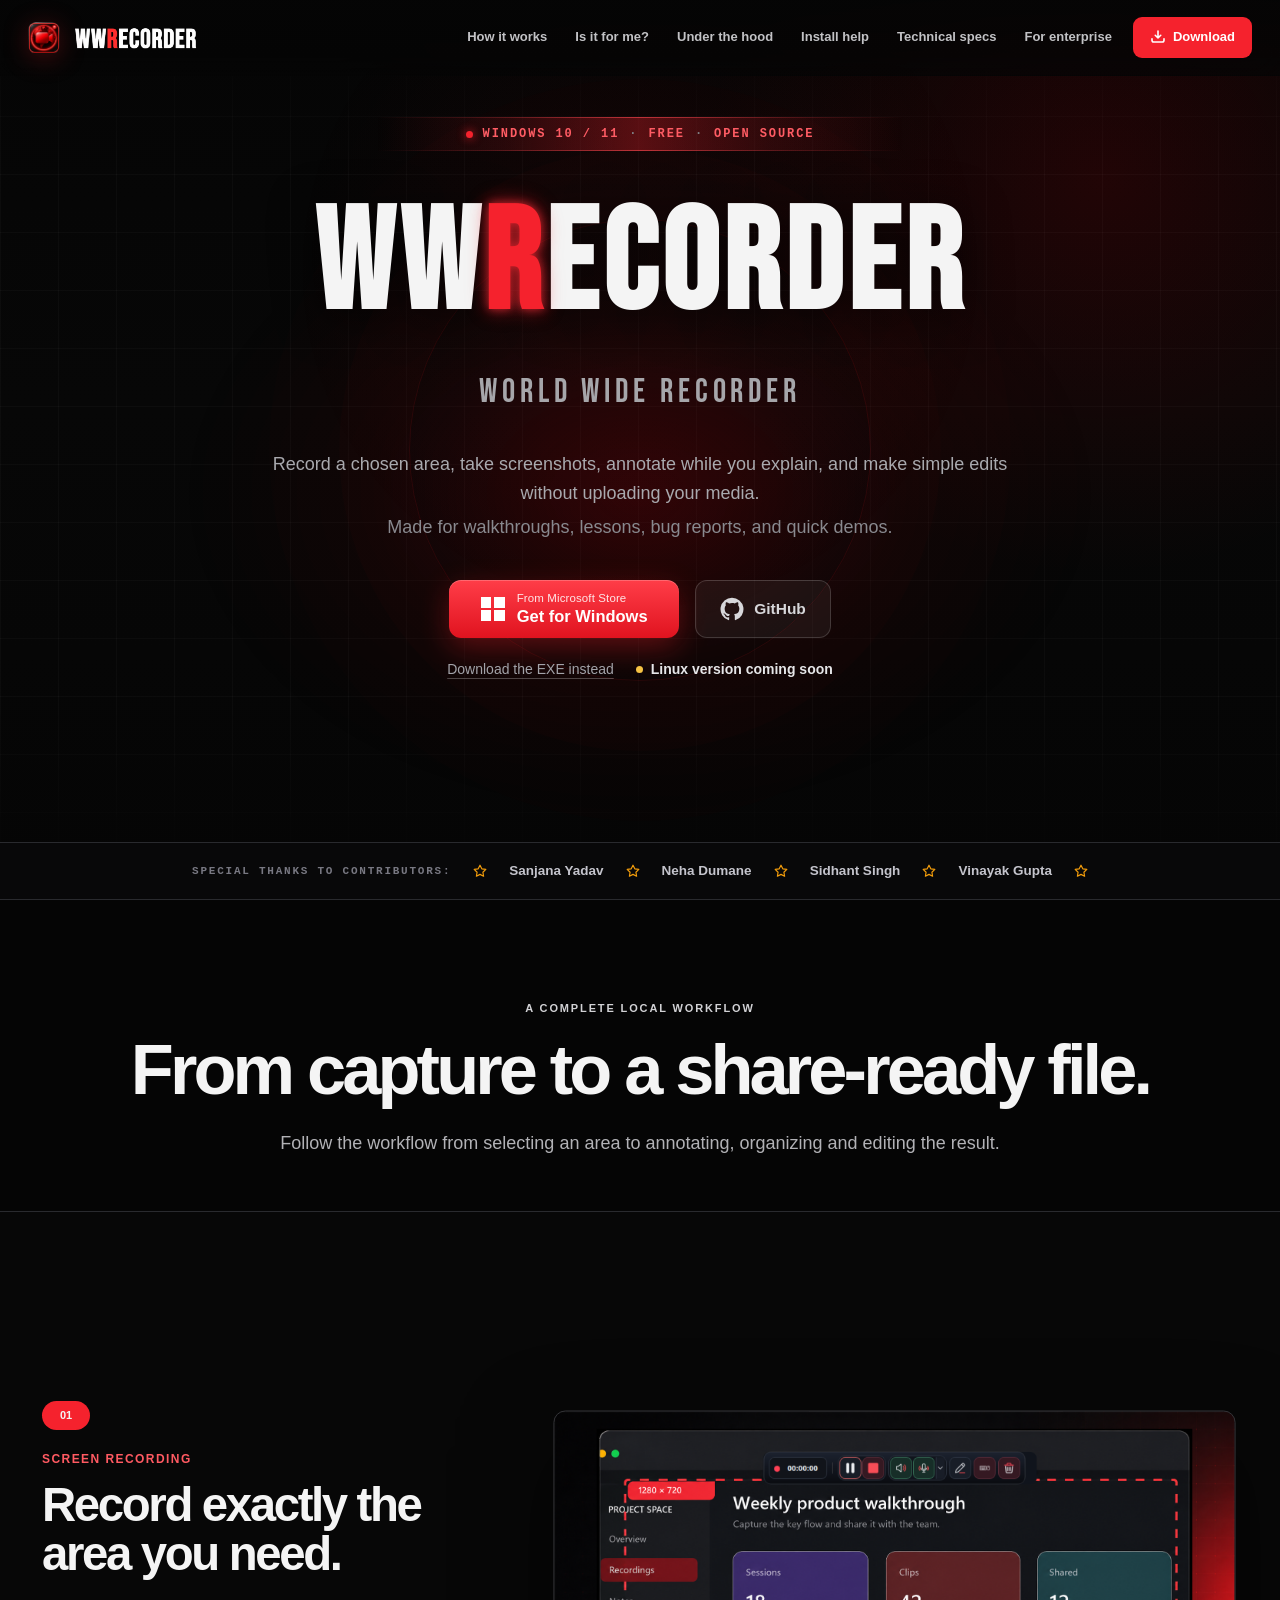
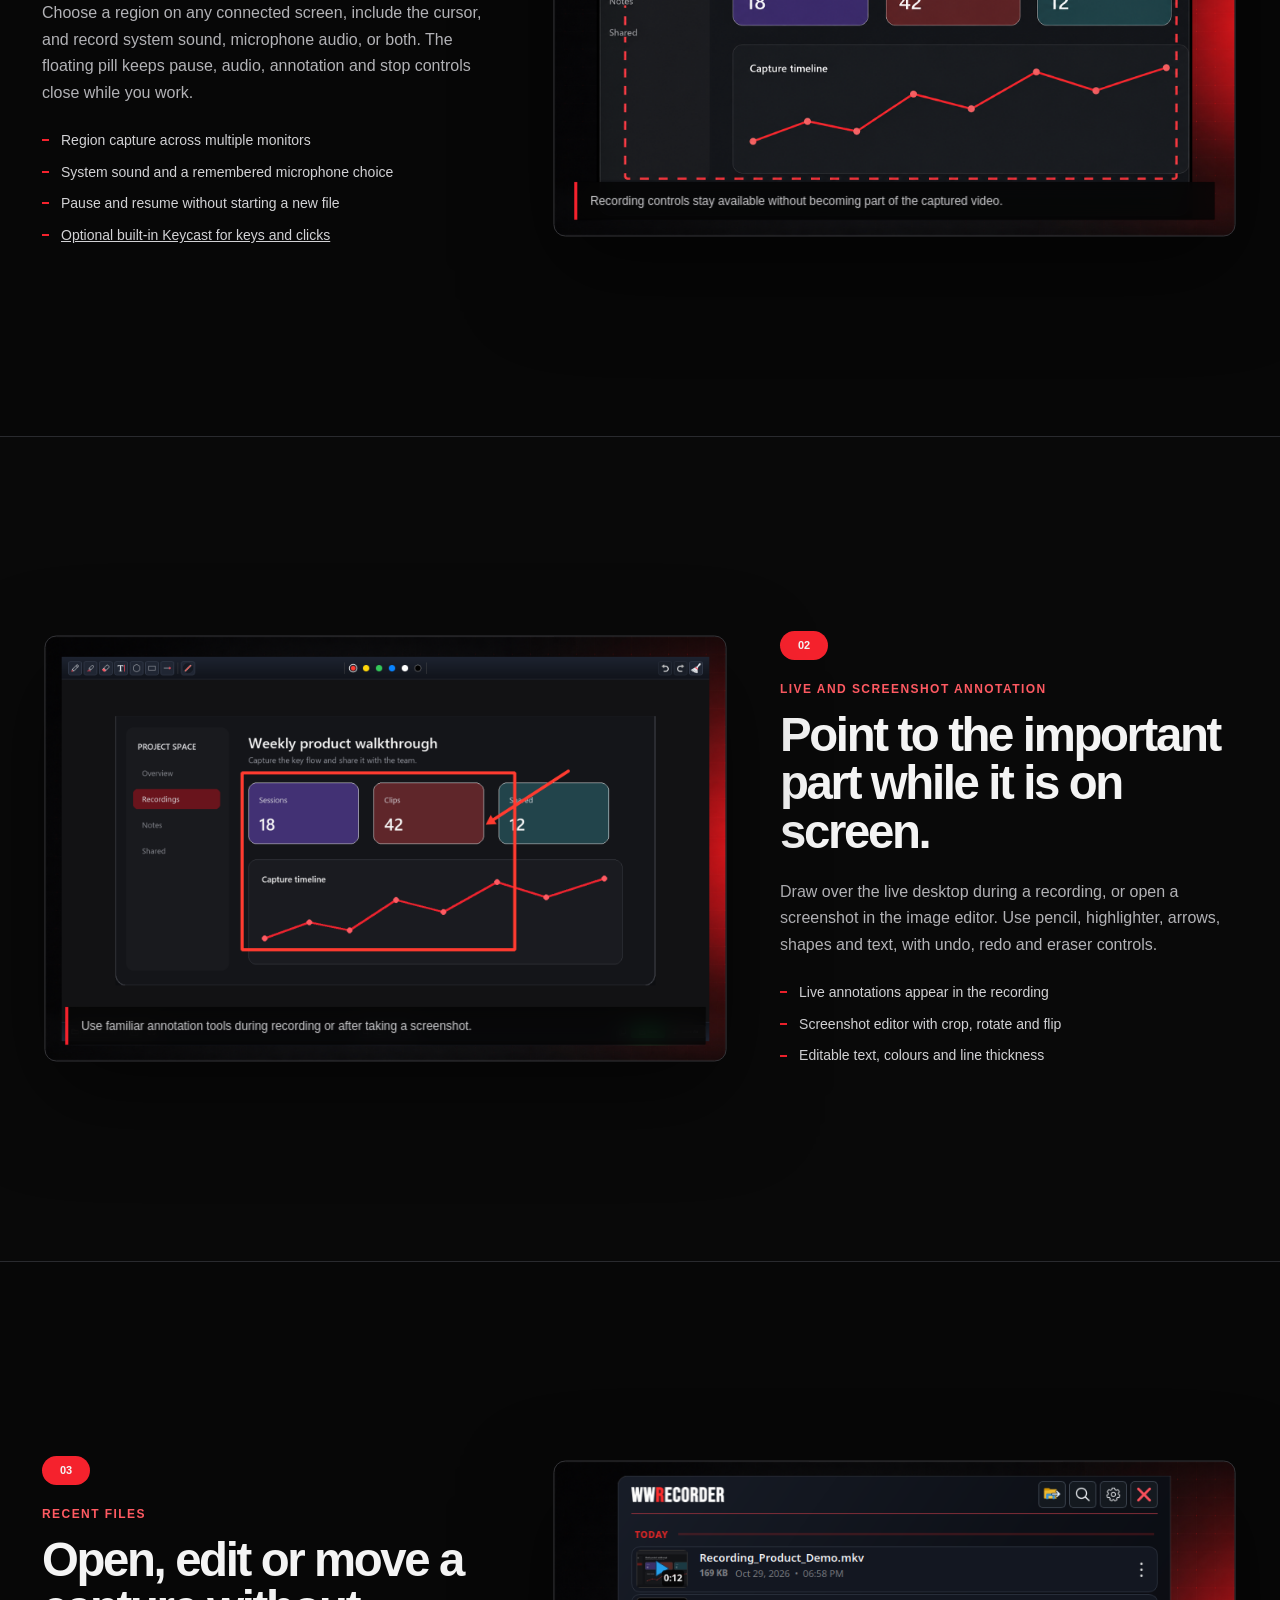
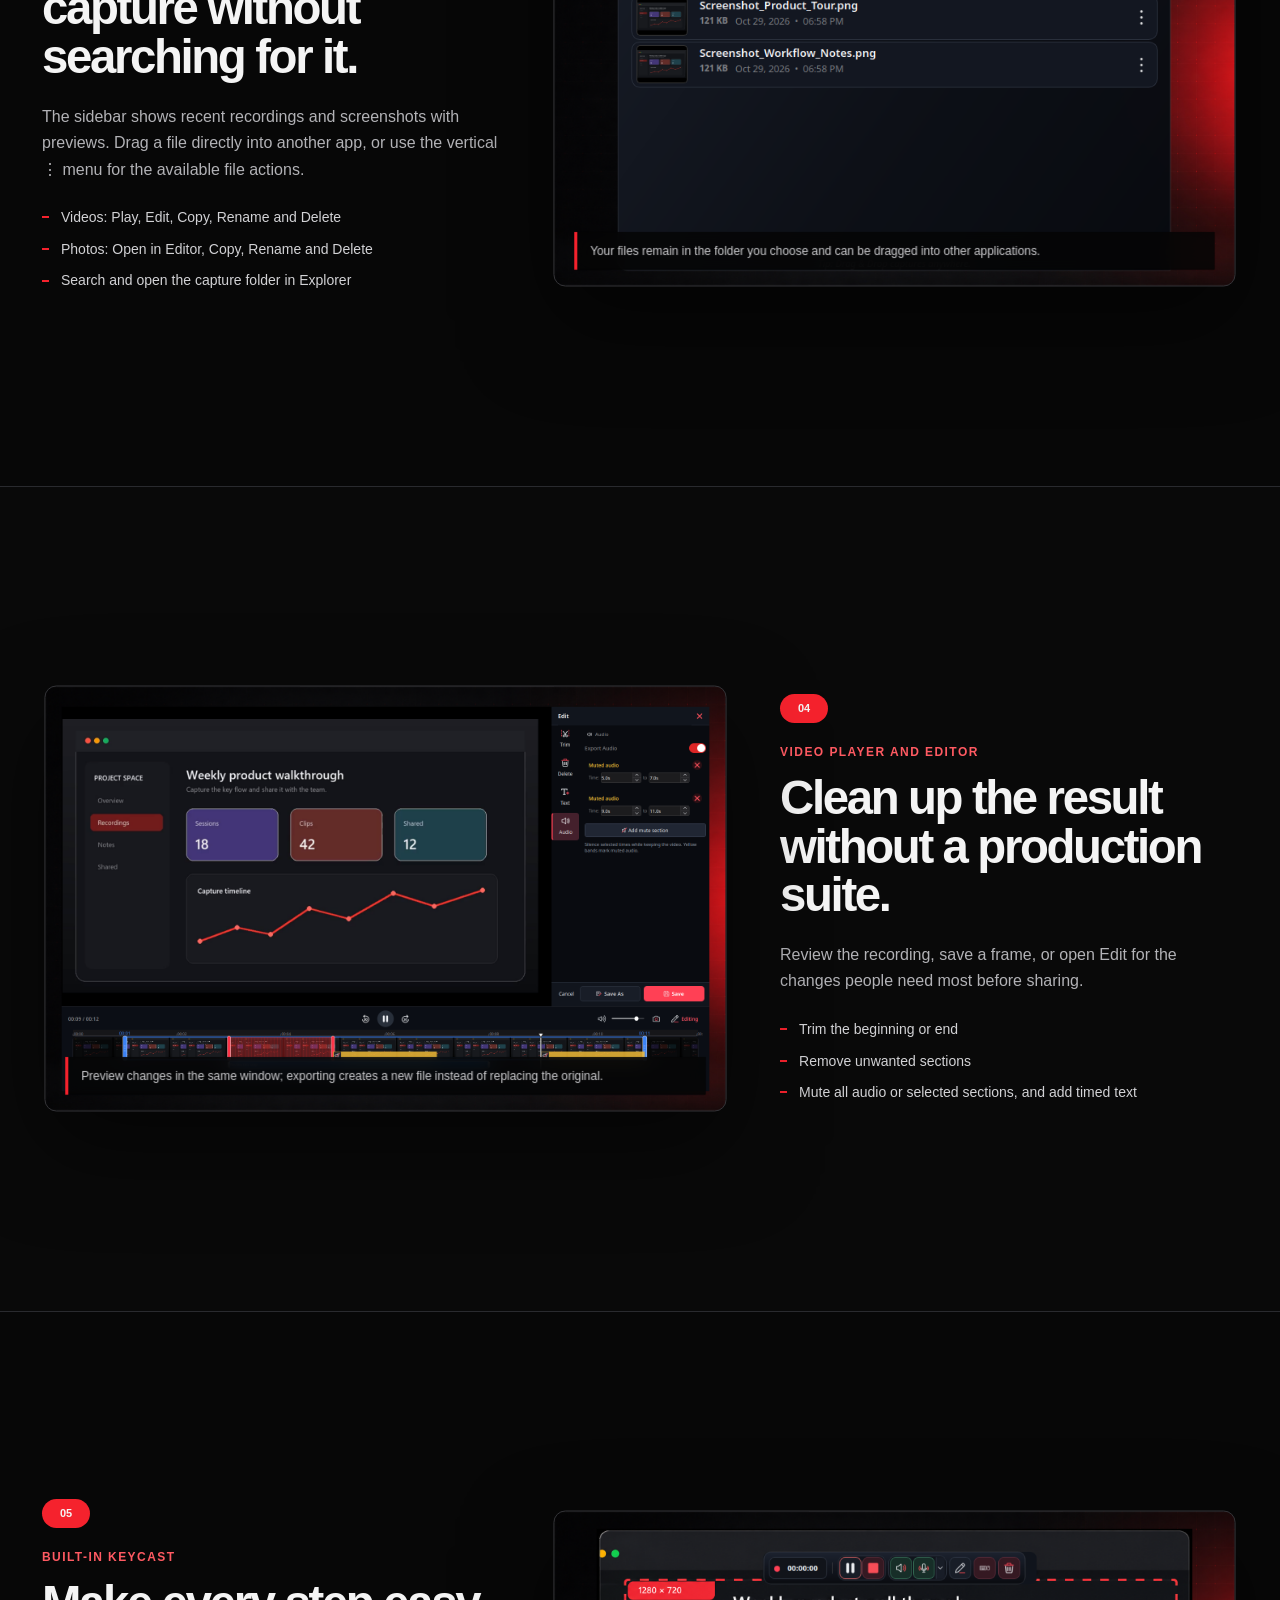
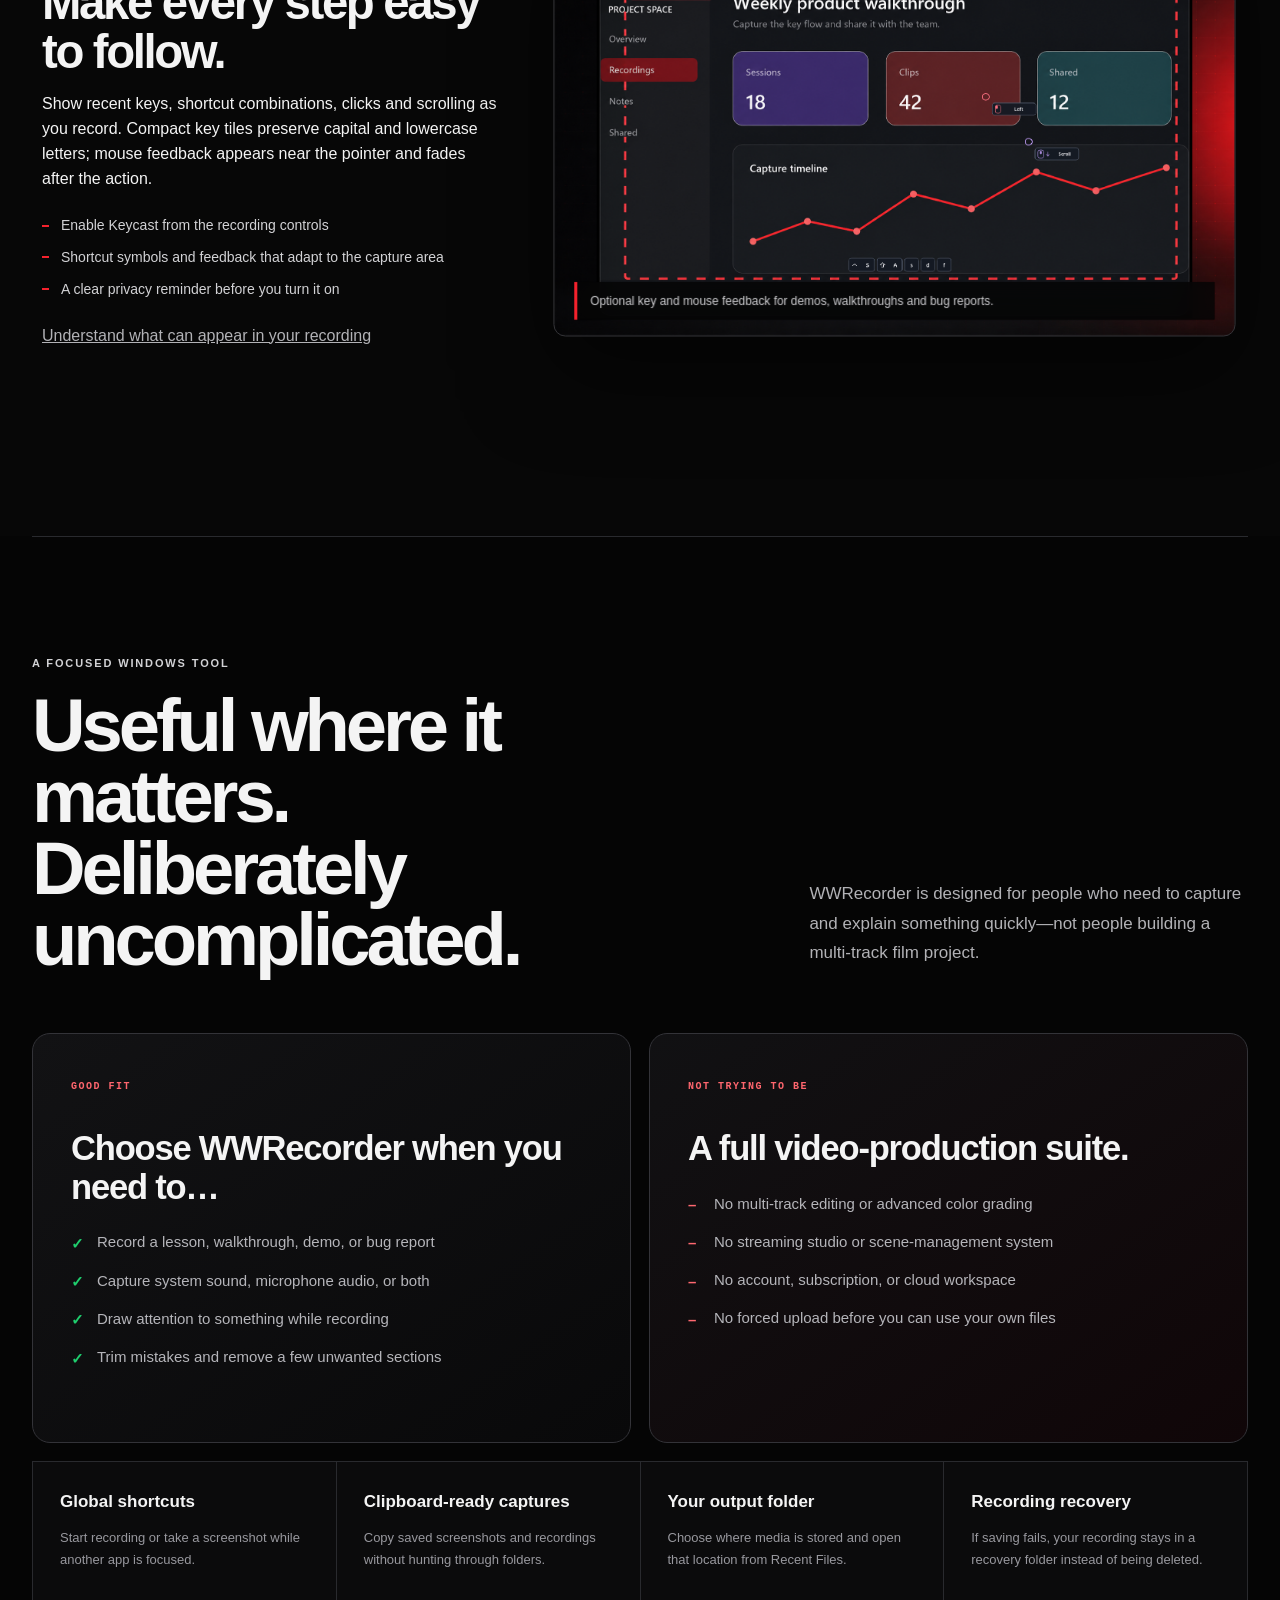
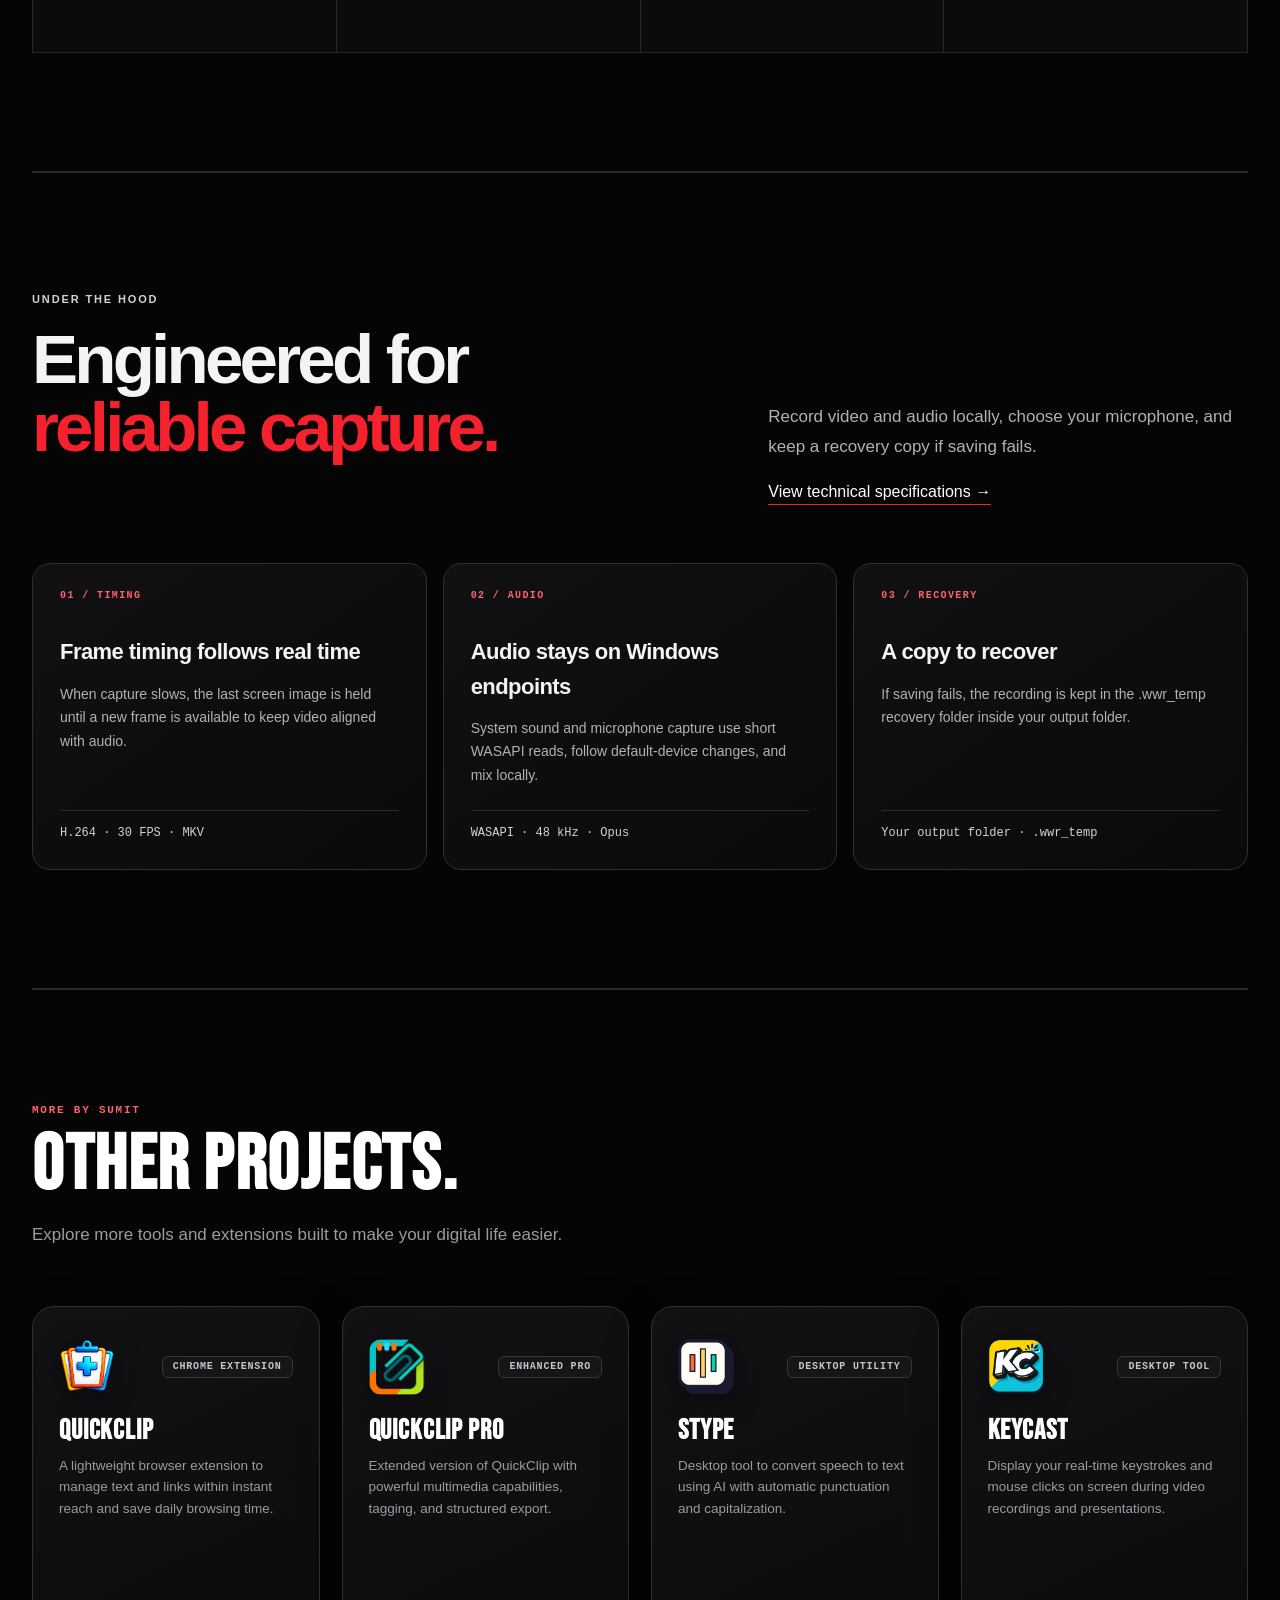
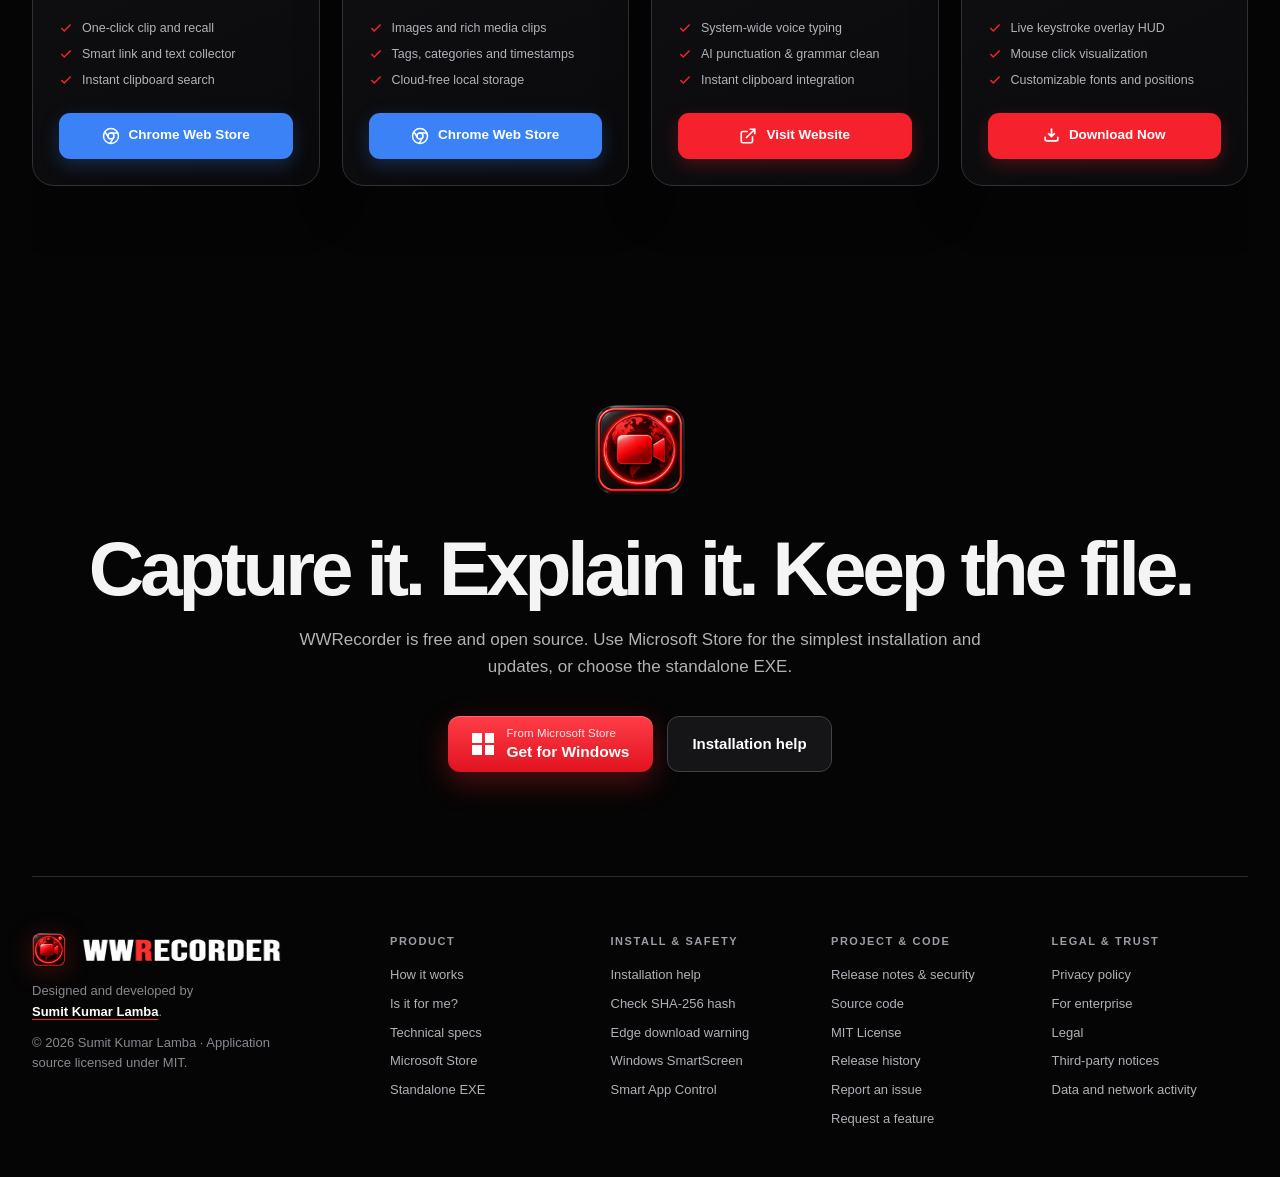
==== commit ea0d3798: "Use a faded hero ribbon and rounded-rectangle buttons Co-Authored-By: Claude Opus 5.5 <noreply@anthr" ====
--- a/index.html
+++ b/index.html
@@ -15,7 +15,7 @@
   <link rel="preconnect" href="https://fonts.googleapis.com">
   <link rel="preconnect" href="https://fonts.gstatic.com" crossorigin>
   <link href="https://fonts.googleapis.com/css2?family=Bebas+Neue&display=swap" rel="stylesheet">
-  <link rel="stylesheet" href="style.css?v=19">
+  <link rel="stylesheet" href="style.css?v=20">
   <title>WWRecorder | Screen recording, screenshots and editing for Windows</title>
 </head>
 <body data-page="home">
--- a/style.css
+++ b/style.css
@@ -584,8 +584,9 @@
 .enterprise-hero h1{font-size:clamp(58px,7.8vw,98px)}.enterprise-hero .hero-actions{justify-content:flex-start}.enterprise-code{white-space:pre-wrap;overflow-wrap:anywhere;padding:16px;background:#08090c;border-radius:7px;line-height:1.6;font-size:13px}.enterprise-table-wrap{overflow-x:auto}.enterprise-table{width:100%;border-collapse:collapse;text-align:left;font-size:14px}.enterprise-table th,.enterprise-table td{padding:14px 12px;border-bottom:1px solid var(--line);vertical-align:top}.enterprise-table th{color:white}.enterprise-table td:first-child{width:35%;overflow-wrap:anywhere}.enterprise-table code{word-break:break-word}.doc-content .content-card p{max-width:78ch}
 @media(max-width:600px){.security-notice{right:16px;top:86px}.enterprise-table th,.enterprise-table td{padding:12px 6px;font-size:13px}}
 
-/* Store-first download actions: rounded buttons, quiet EXE link. */
-.button,.store-button,.github-button,.nav-download,.hero-centered .store-button,.hero-centered .button{border-radius:999px}
+/* Store-first download actions: rounded rectangles, quiet EXE link. */
+.button,.store-button,.github-button,.nav-download,.hero-centered .store-button,.hero-centered .button{border-radius:12px}
+.nav-download{border-radius:9px}
 .nav-download{padding-inline:17px!important}
 .store-button,.hero-centered .store-button{border:0;background:linear-gradient(180deg,#ff3d48,#e0131f);color:#fff;box-shadow:0 10px 30px rgba(245,34,45,.32),inset 0 1px 0 rgba(255,255,255,.22)}
 .store-button:hover,.hero-centered .store-button:hover{background:linear-gradient(180deg,#ff4d57,#ea1824);box-shadow:0 14px 36px rgba(245,34,45,.42),inset 0 1px 0 rgba(255,255,255,.26)}
@@ -600,7 +601,7 @@
 .linux-soon{display:inline-flex;align-items:center;gap:8px;color:#e6e6e8;font-weight:600}
 .linux-soon i{width:7px;height:7px;border-radius:50%;background:var(--yellow)}
 .download-choices{grid-template-columns:1fr;gap:6px}
-.store-choice,.store-choice:hover{border:0;border-radius:20px;background:linear-gradient(180deg,#ff3d48,#e0131f);color:#fff}
+.store-choice,.store-choice:hover{border:0;border-radius:14px;background:linear-gradient(180deg,#ff3d48,#e0131f);color:#fff}
 .store-choice small,.store-choice em{color:rgba(255,255,255,.9)}
 .store-choice strong{color:#fff;font-size:18px}
 .store-choice:focus-visible{outline:2px solid rgba(255,255,255,.6);outline-offset:2px}
@@ -617,3 +618,8 @@
 }
 @media(max-width:360px){.hero-centered .github-button{padding:0 14px}.github-button .github-label{display:none}}
 .help-summary .store-button{border:0;background:linear-gradient(180deg,#ff3d48,#e0131f);box-shadow:none}
+/* Hero ribbon: a flat band whose fill and hairlines fade out toward both ends. */
+.hero-centered .hero-pill,.hero-pill{position:relative;padding-inline:clamp(40px,7vw,120px);border:0;border-radius:0;box-shadow:none;background:linear-gradient(90deg,transparent,rgba(245,34,45,.12) 25%,rgba(245,34,45,.32) 50%,rgba(245,34,45,.12) 75%,transparent)}
+.hero-pill::before,.hero-pill::after{content:"";position:absolute;left:0;right:0;height:1px;background:linear-gradient(90deg,transparent,rgba(255,75,83,.2) 22%,rgba(255,75,83,.6) 50%,rgba(255,75,83,.2) 78%,transparent)}
+.hero-pill::before{top:0}.hero-pill::after{bottom:0}
+@media(max-width:760px){.hero-centered .hero-pill,.hero-pill{padding-inline:24px}}
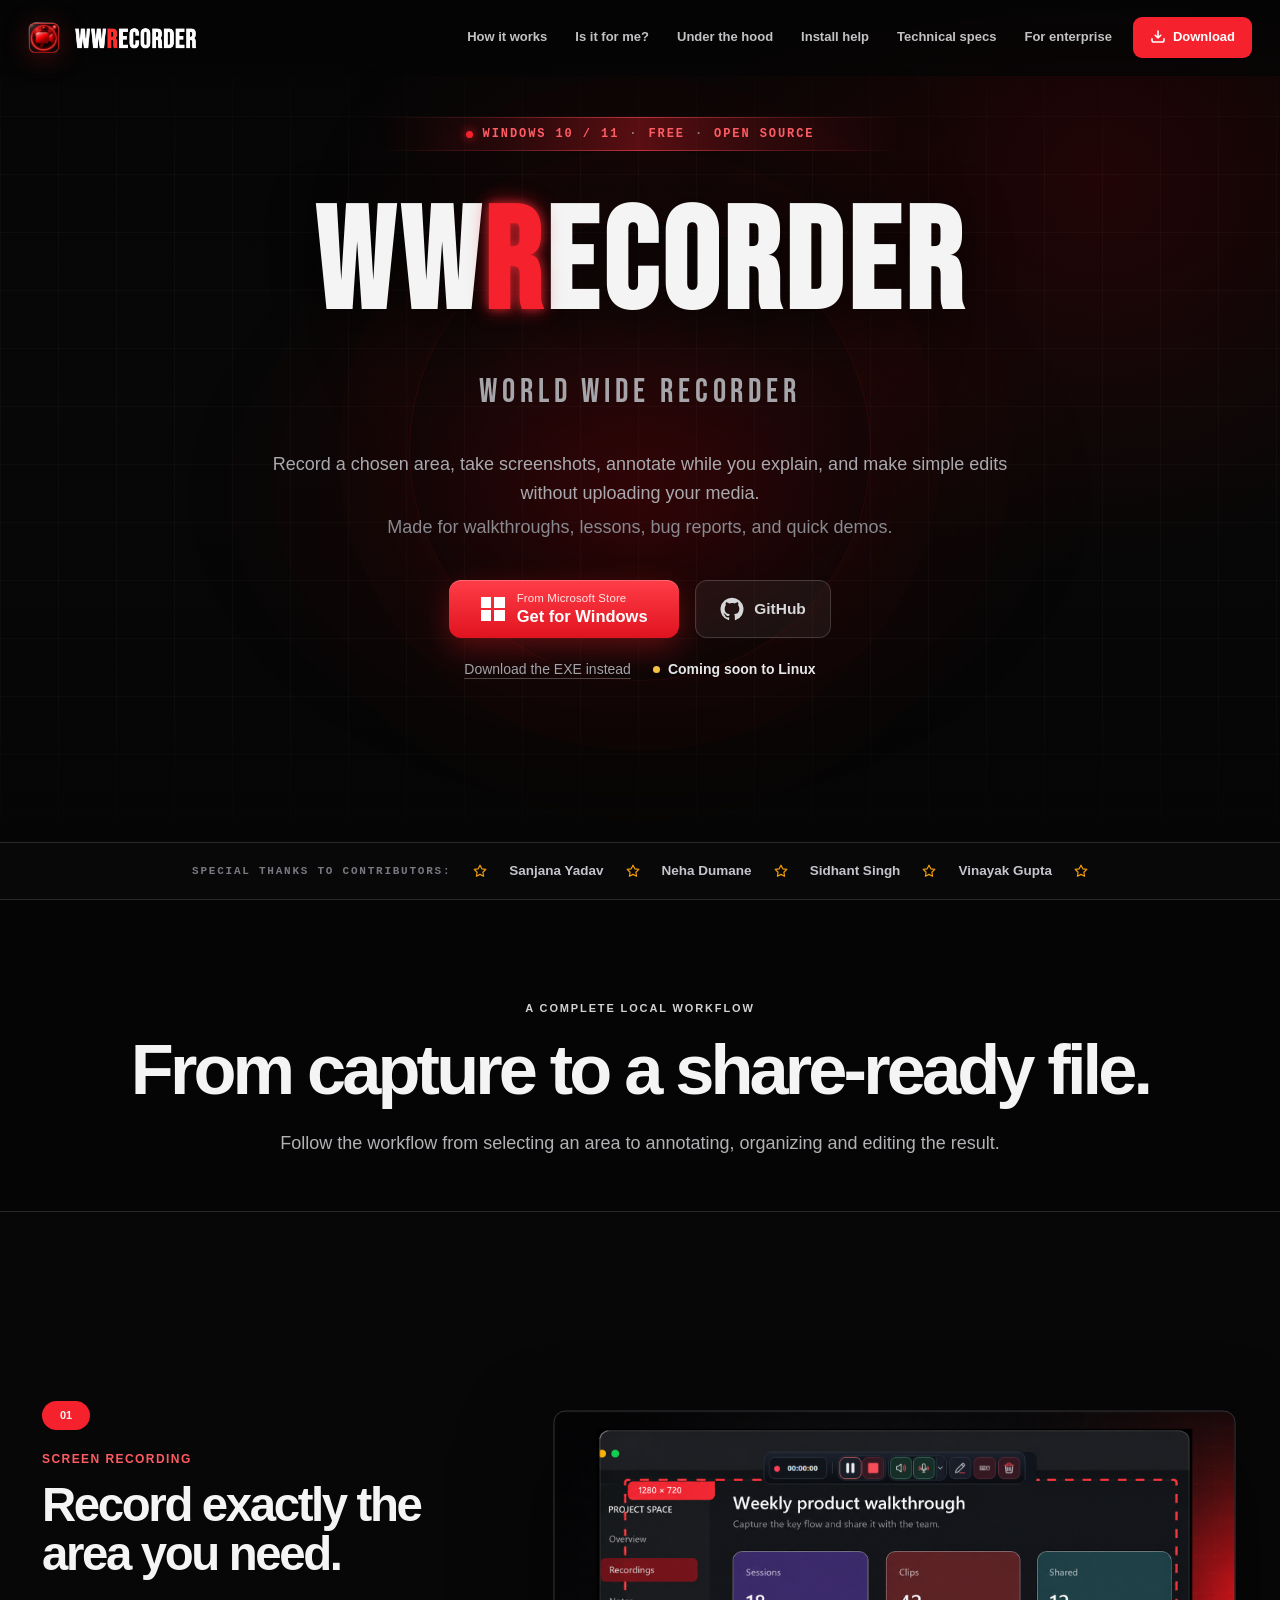
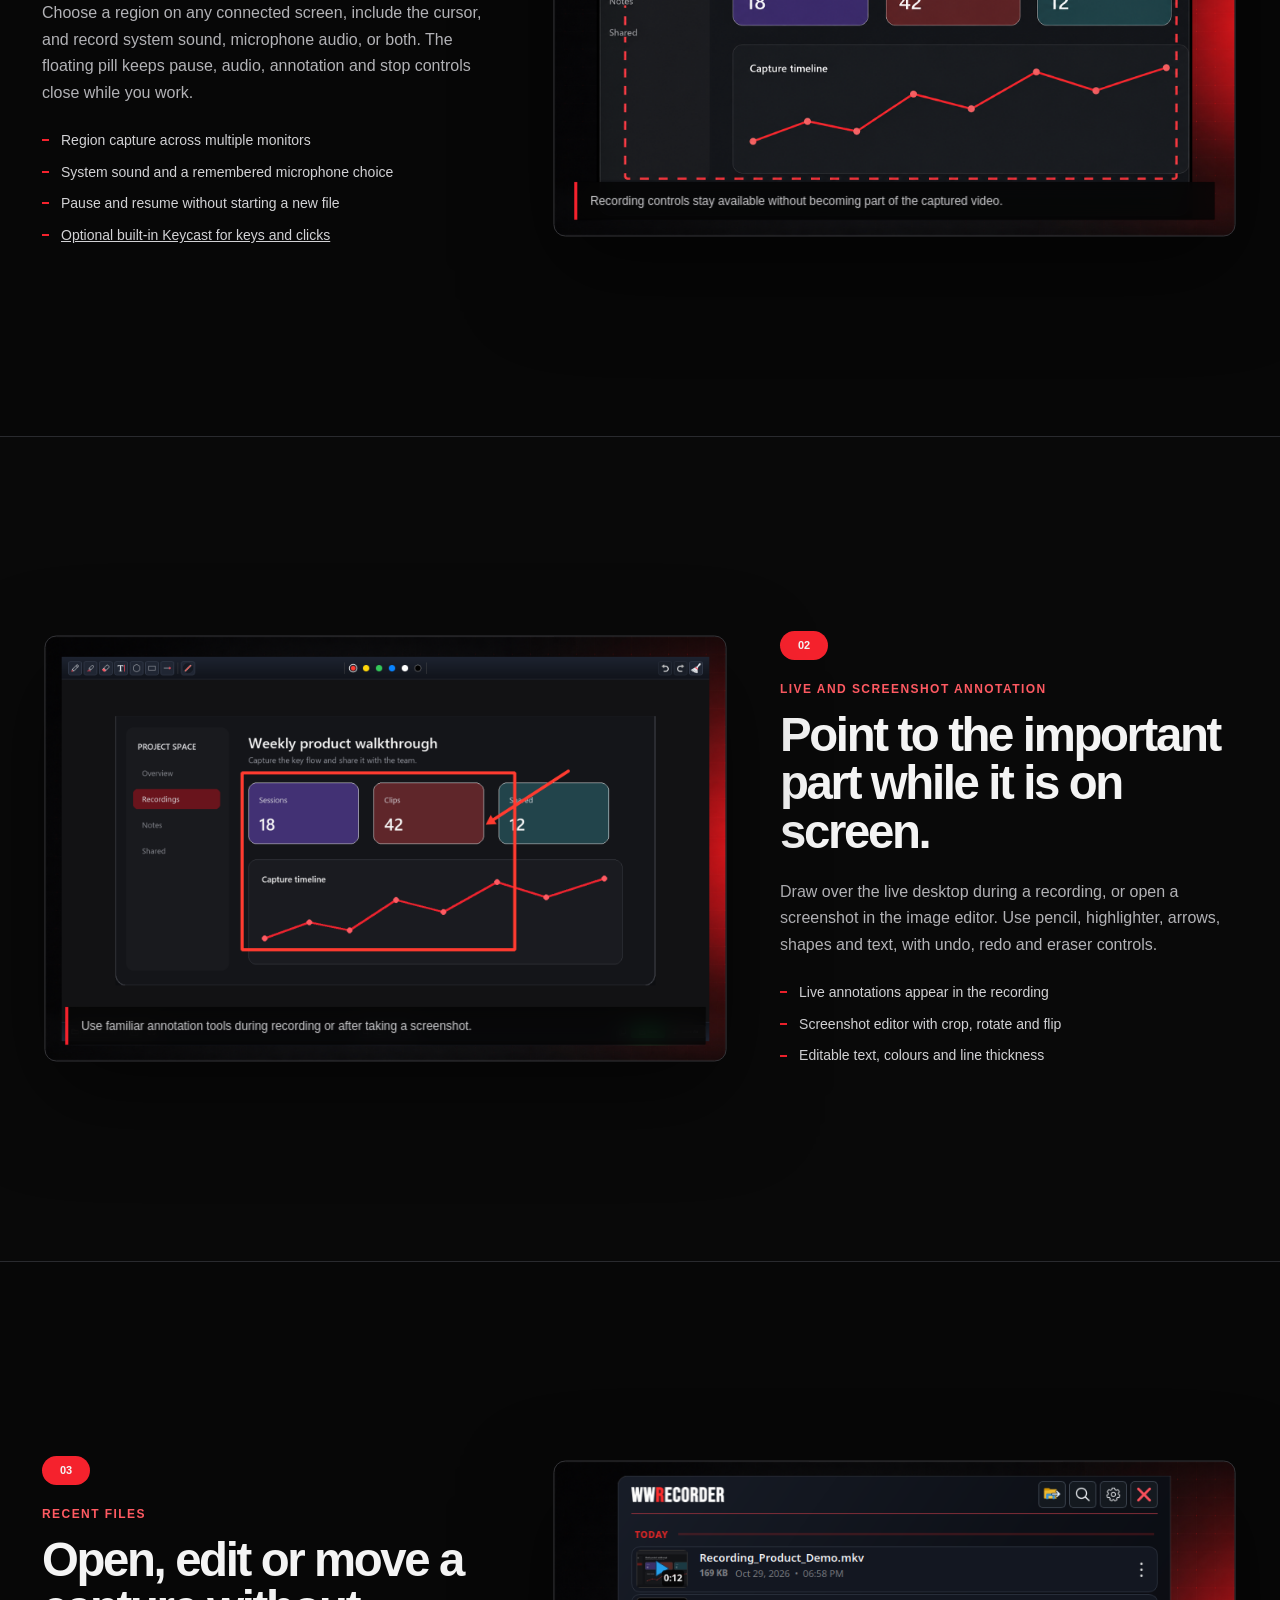
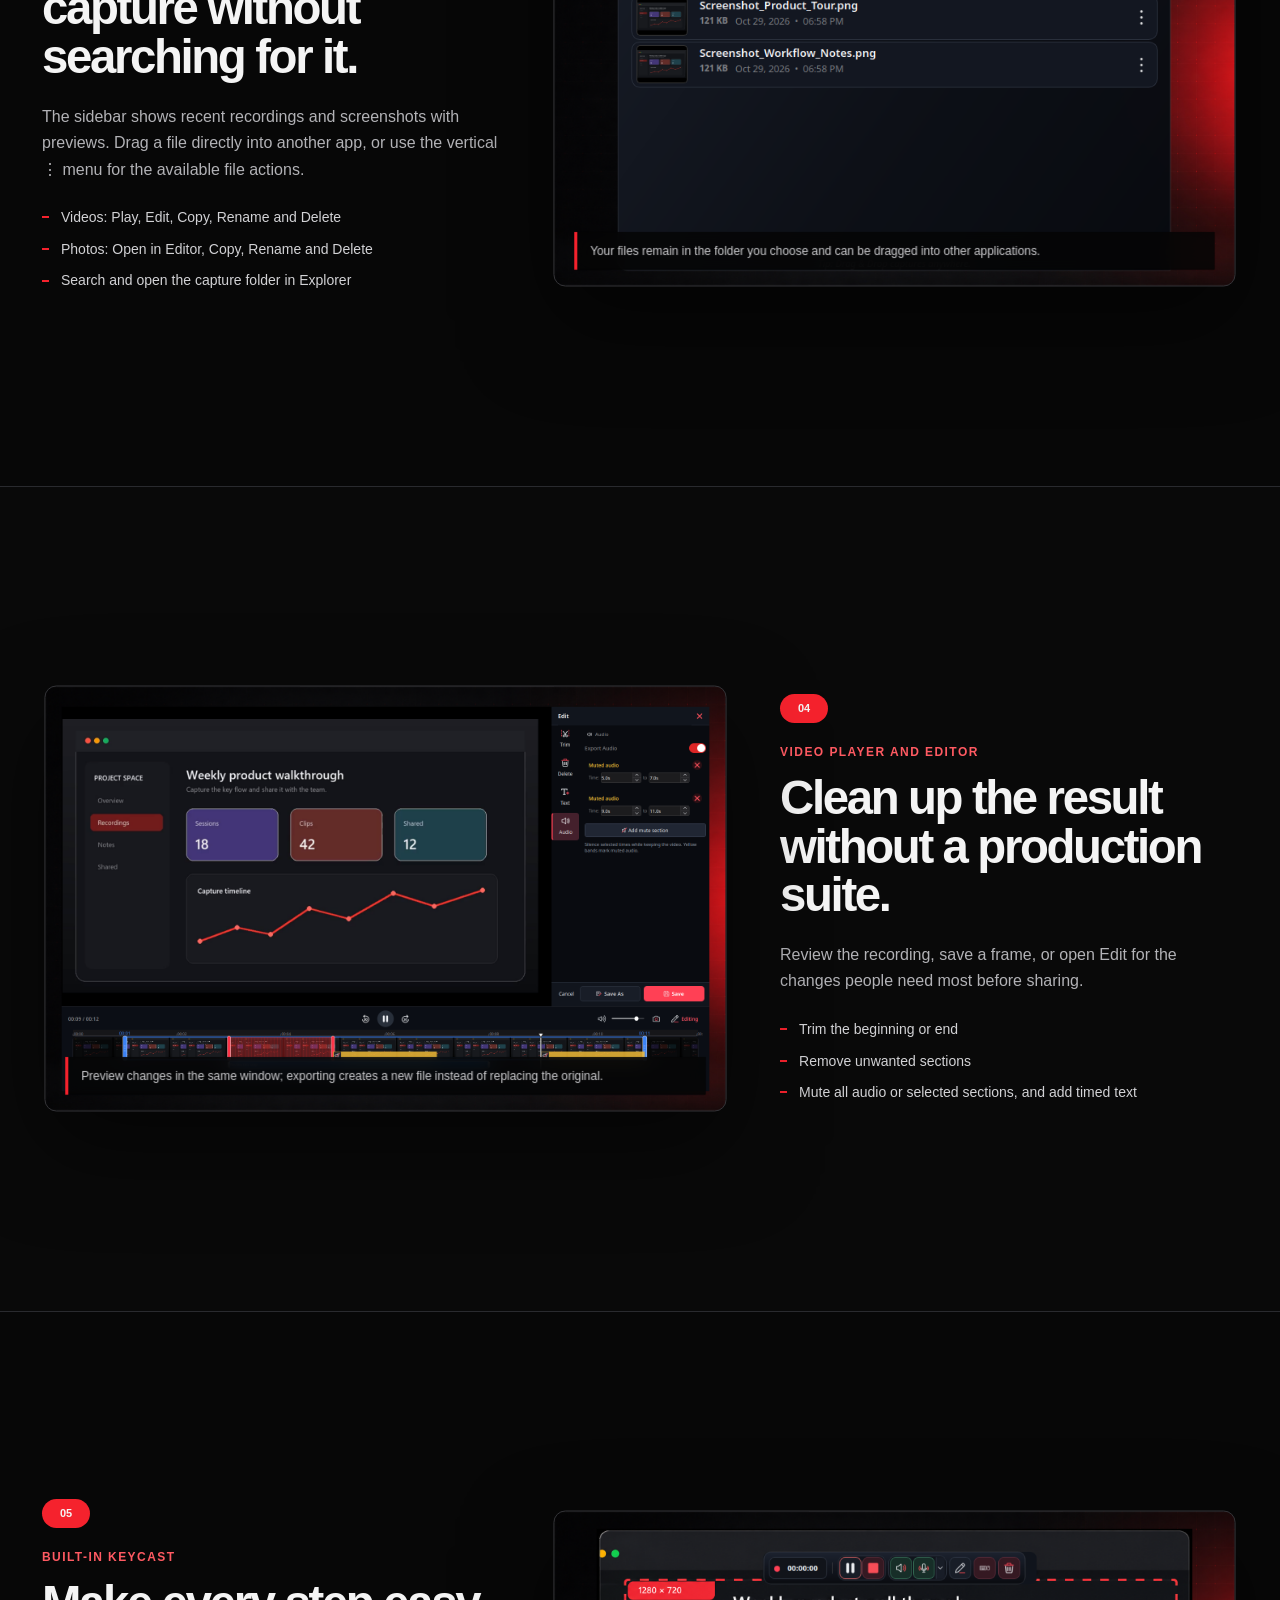
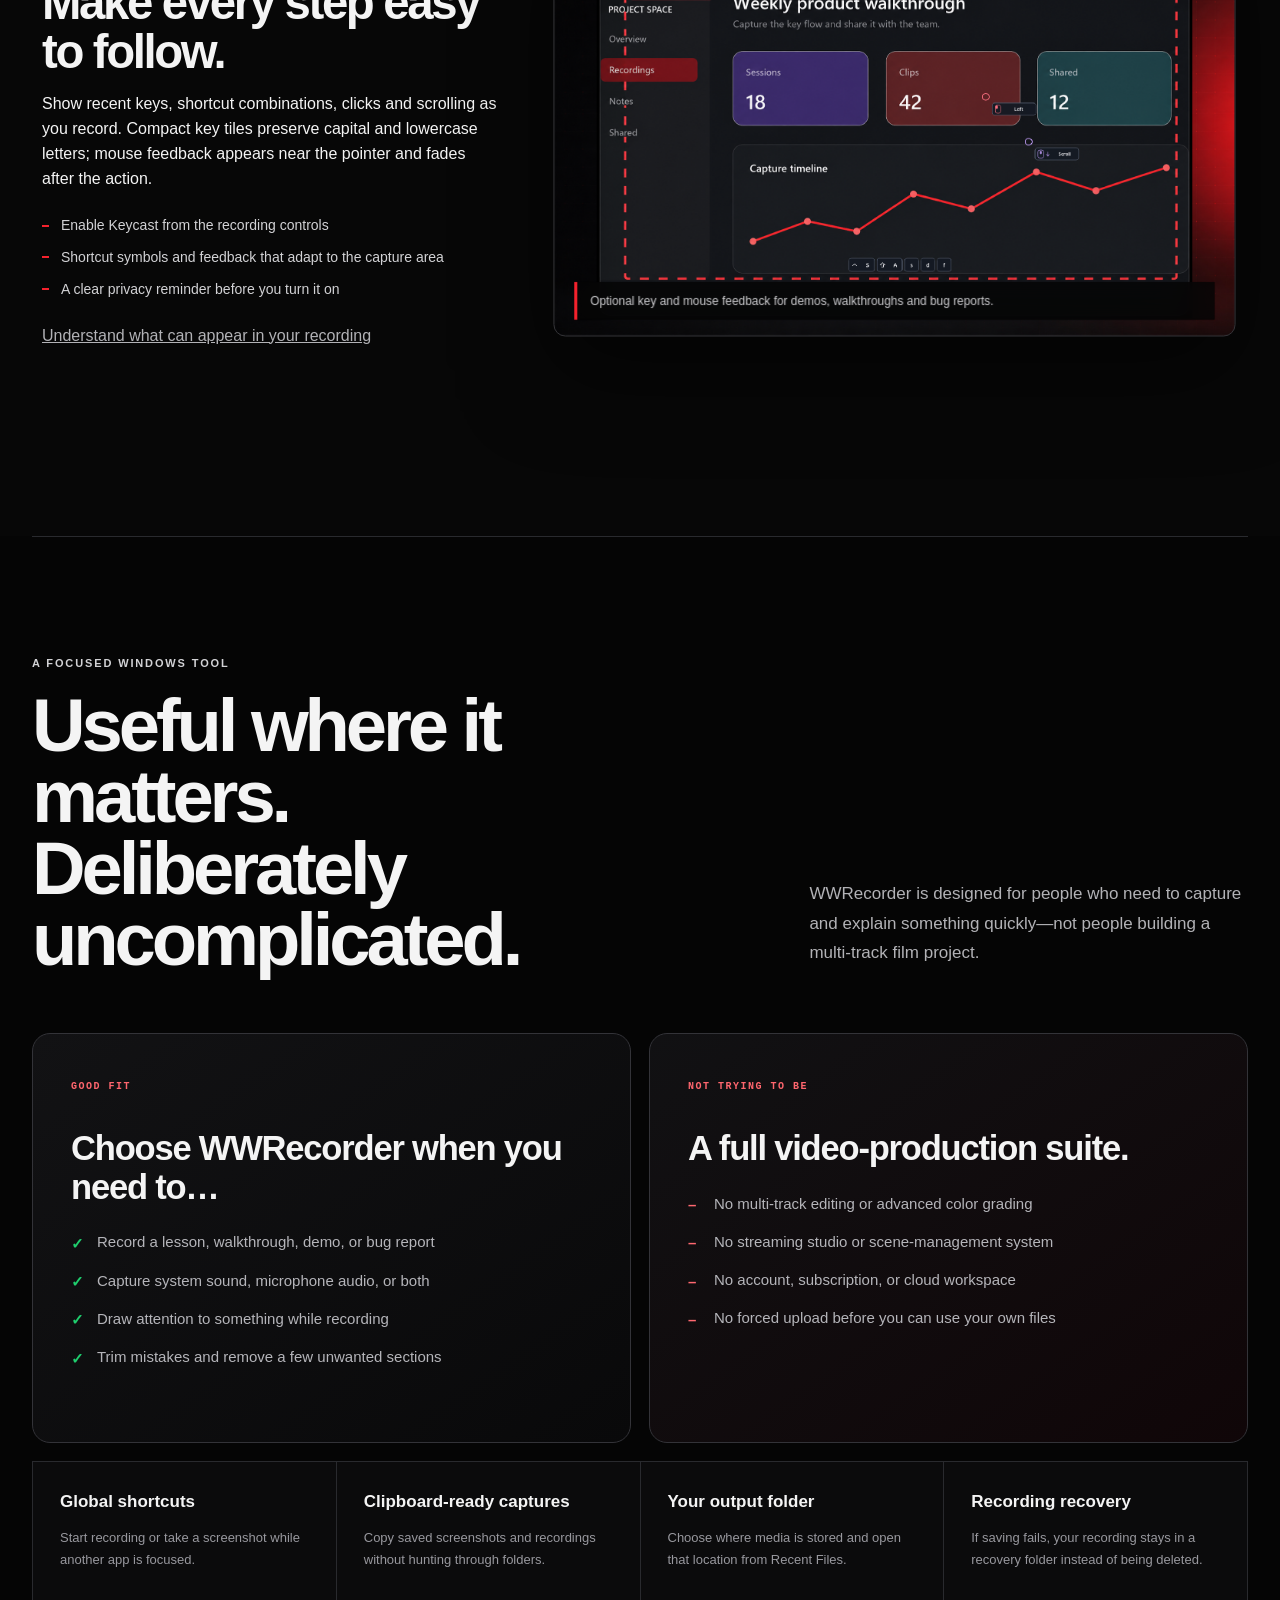
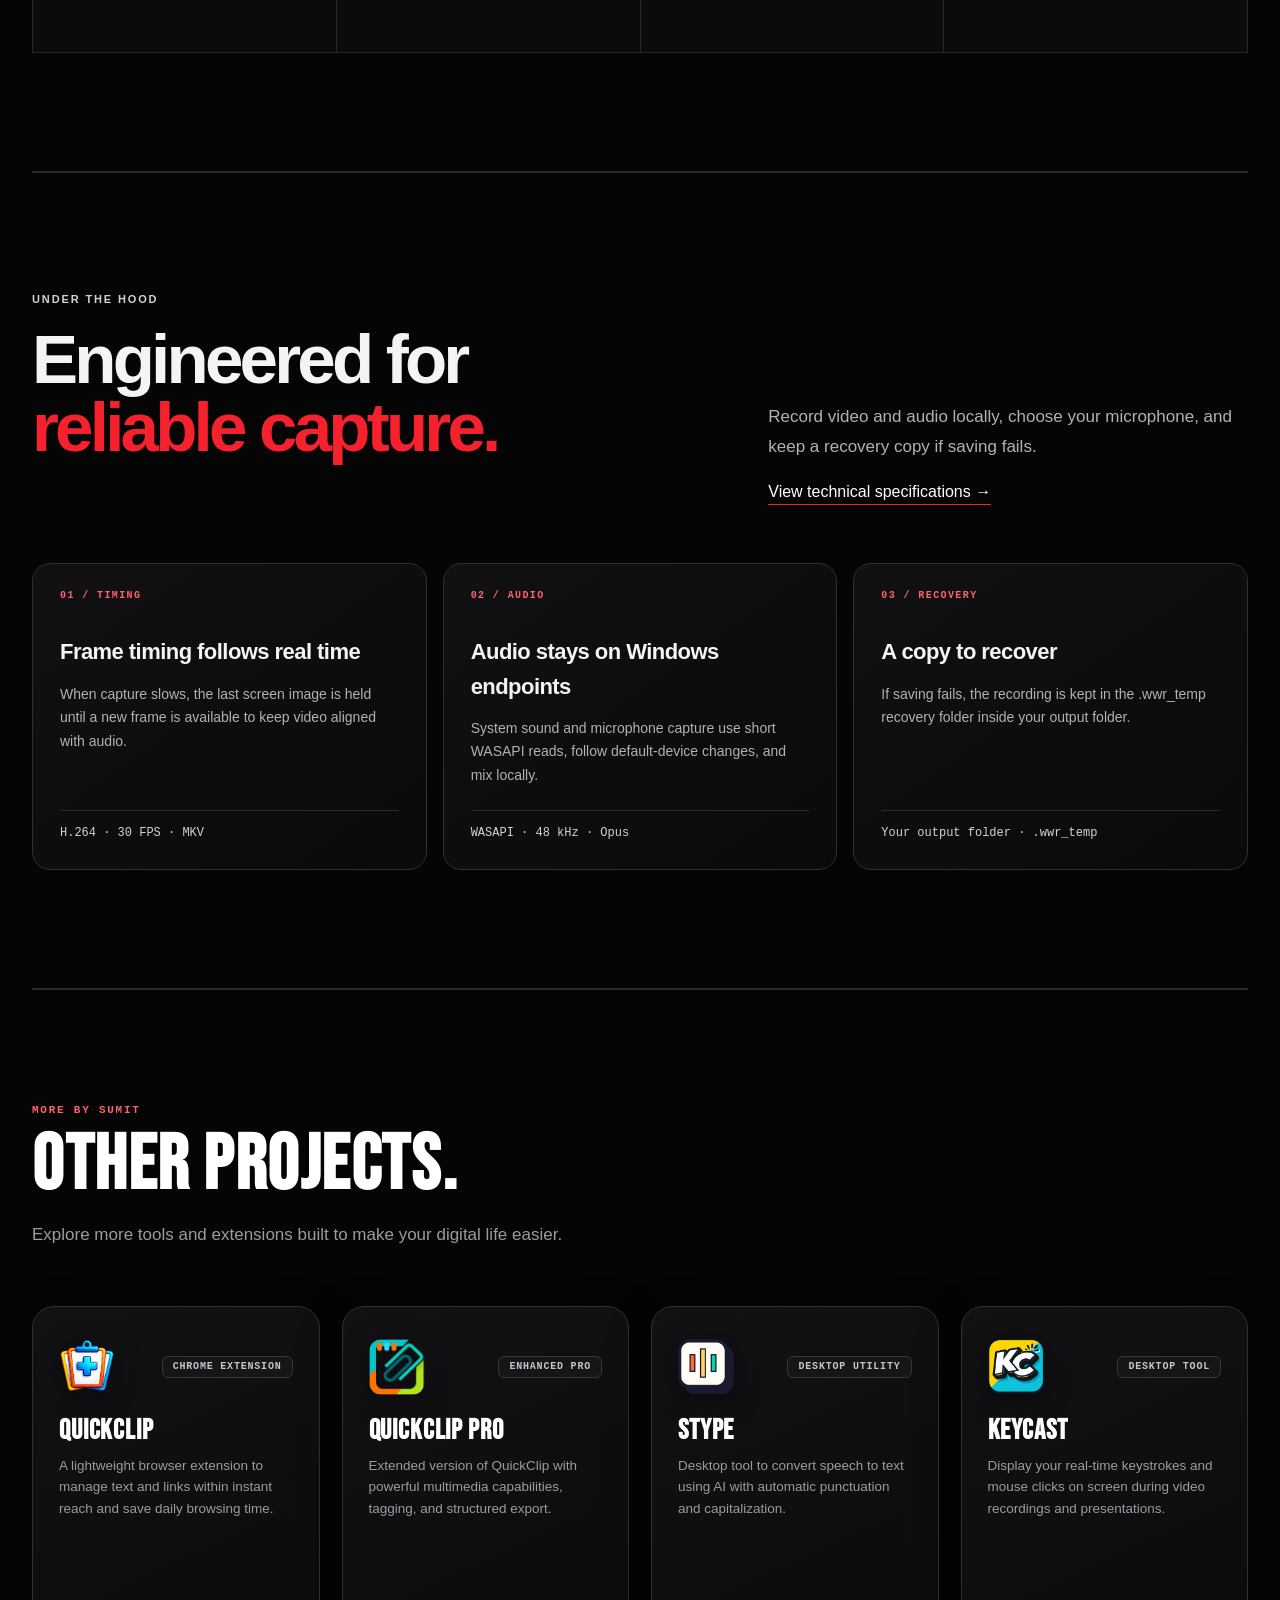
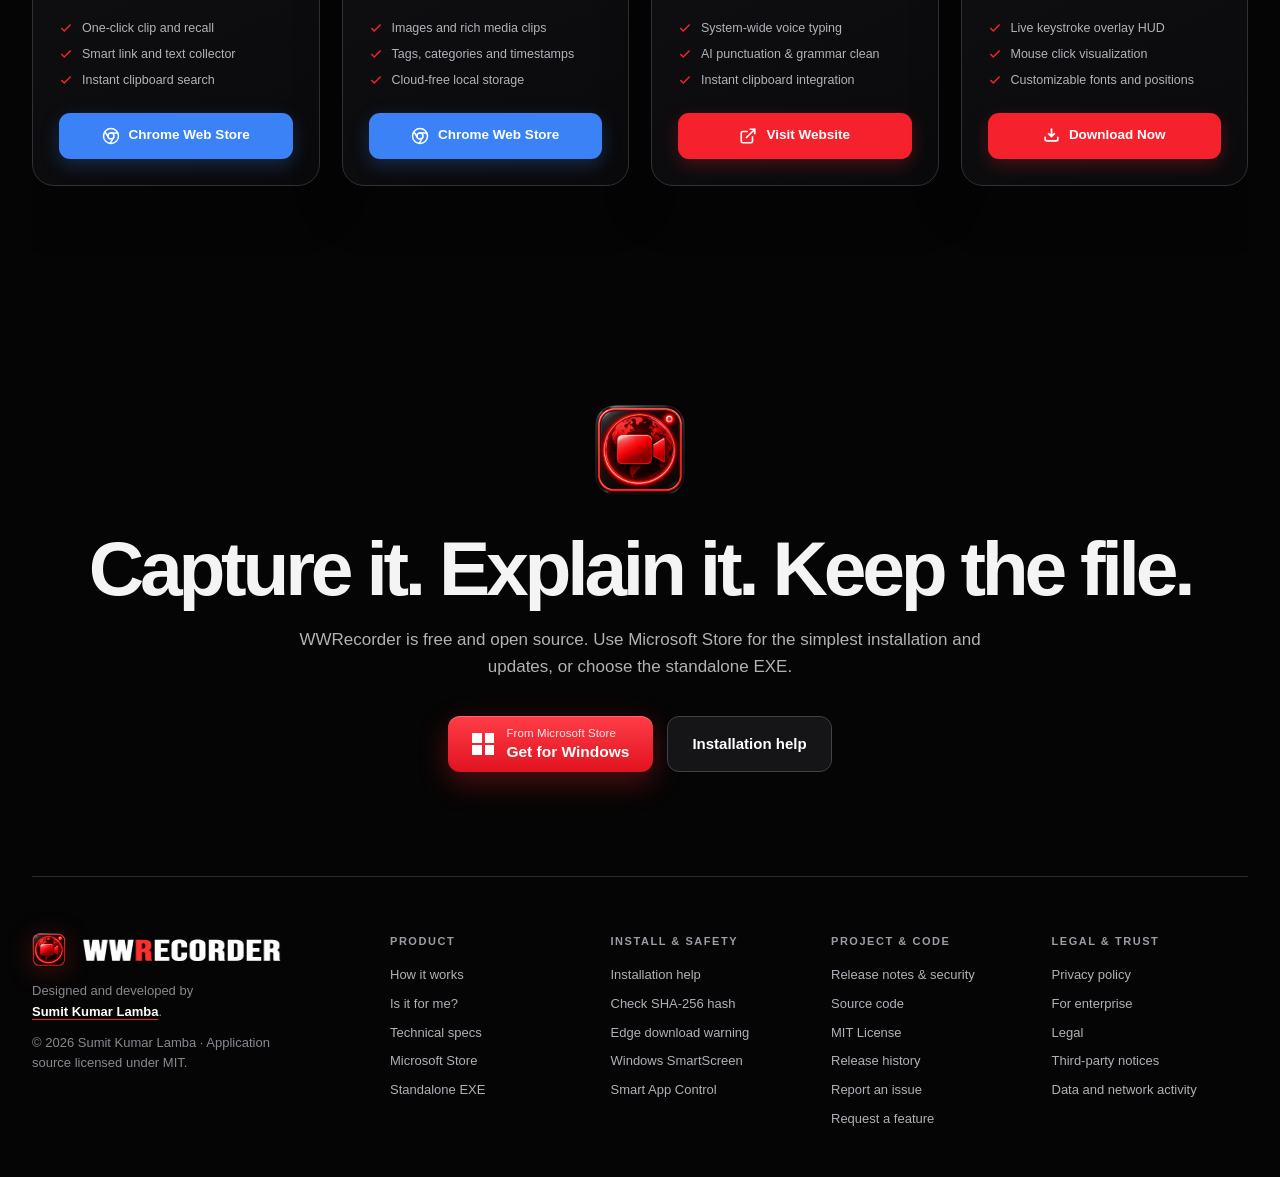
==== commit 34ec8721: "Reword the Linux note Co-Authored-By: Claude Opus 5.5 <noreply@anthropic.com>" ====
--- a/index.html
+++ b/index.html
@@ -49,7 +49,7 @@
             <span class="github-label">GitHub</span>
           </a>
         </div>
-        <p class="hero-alt"><a class="exe-link" href="download.html">Download the EXE instead</a><span class="linux-soon"><i aria-hidden="true"></i>Linux version coming soon</span></p>
+        <p class="hero-alt"><a class="exe-link" href="download.html">Download the EXE instead</a><span class="linux-soon"><i aria-hidden="true"></i>Coming soon to Linux</span></p>
       </div>
       <div class="hero-contributors" aria-label="Special thanks to contributors">
         <span class="contributors-label">SPECIAL THANKS TO CONTRIBUTORS:</span>
